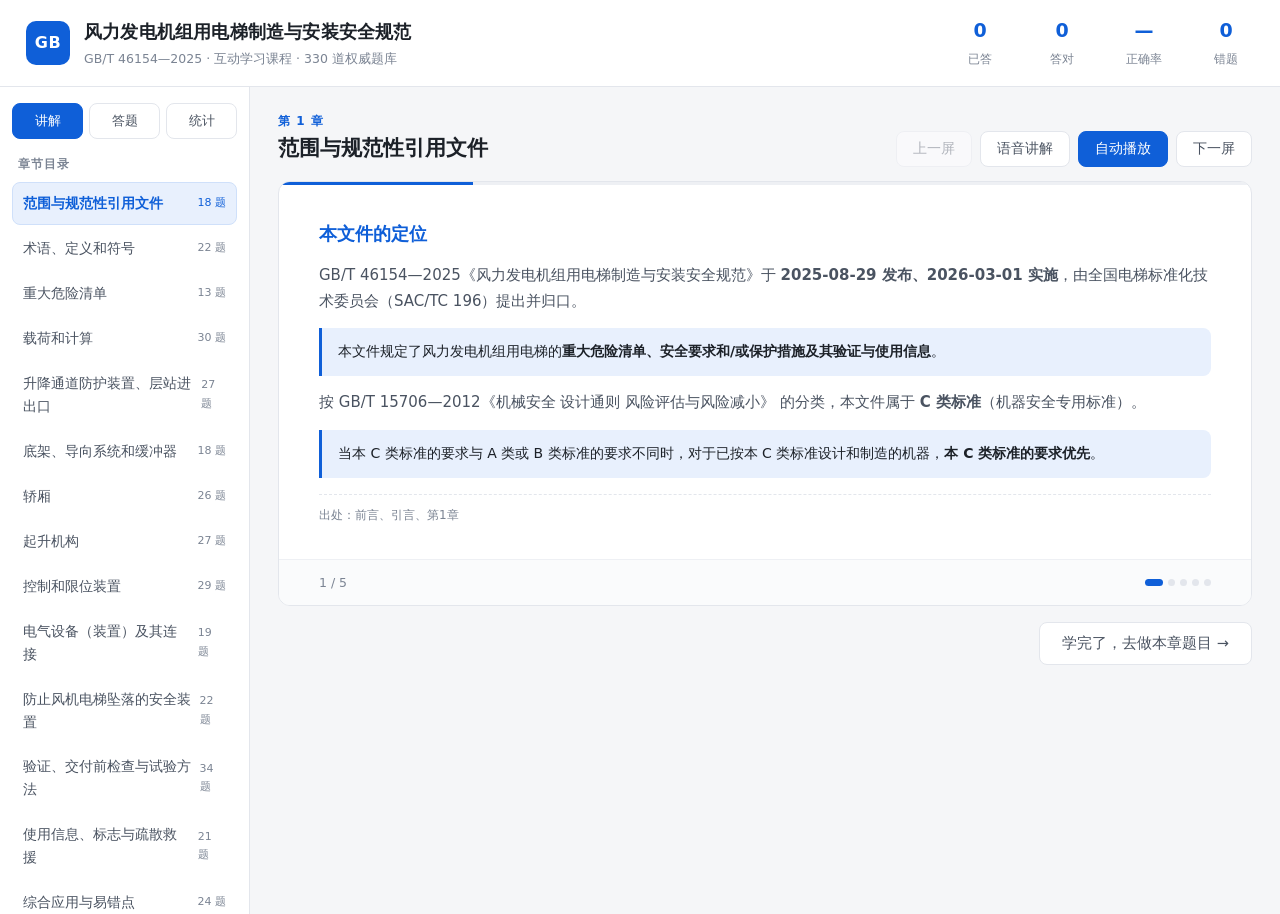
==== GB-T46154-2025课程-单文件版.html @ 7138cd8d "知识库更新：引用规范展开为具体内容，新增完整速查知识库 - 新增两屏'引用规范速查'：30 项规范性引用 + 正文引用规范，每个配具体内容（规定什么）与本文件中的用途 - 解析与讲解中 61 处'干巴" ====
<!DOCTYPE html>
<html lang="zh-CN" data-page-node-id="mQo1R8AySi9ulNGFFgEggQ">
<head data-page-node-id="TAb0LaGGeSWBuW7K2f3jig">
<meta charset="UTF-8" data-page-node-id="KatGmBRJy7zHox4V0ZiAu6">
<meta name="viewport" content="width=device-width, initial-scale=1.0, viewport-fit=cover" data-page-node-id="2ah8SXbojGjMOA6FTHvcJJ">
<meta name="theme-color" content="#1a56db">
<meta name="apple-mobile-web-app-capable" content="yes">
<meta name="mobile-web-app-capable" content="yes">
<meta name="apple-mobile-web-app-status-bar-style" content="default">
<meta name="apple-mobile-web-app-title" content="风机电梯规范">
<meta name="description" content="GB/T 46154—2025 风力发电机组用电梯制造与安装安全规范 · 330 道权威题库互动学习">
<link rel="manifest" href="manifest.json">
<link rel="apple-touch-icon" href="icon-192.png">
<title>GB/T 46154—2025 风力发电机组用电梯制造与安装安全规范 · 互动学习课程</title>
<style>
:root{
  --bg:#f5f6f8;
  --panel:#ffffff;
  --line:#e3e6ec;
  --line-soft:#eef0f4;
  --ink:#1c2128;
  --ink-2:#4a5361;
  --ink-3:#7b8493;
  --accent:#0f5fd8;
  --accent-soft:#e8f0fd;
  --ok:#128a52;
  --ok-soft:#e6f6ee;
  --bad:#d0342c;
  --bad-soft:#fdeceb;
  --warn:#b7791f;
  --warn-soft:#fdf5e6;
  --radius:12px;
}
*{box-sizing:border-box;margin:0;padding:0}
body{
  font-family:"Microsoft YaHei","PingFang SC","Segoe UI",system-ui,sans-serif;
  background:var(--bg);color:var(--ink);line-height:1.7;font-size:15px;
}
button{font-family:inherit;cursor:pointer}
.hidden{display:none !important}

/* ---------- 顶栏 ---------- */
.topbar{
  background:var(--panel);border-bottom:1px solid var(--line);
  padding:14px 26px;display:flex;justify-content:space-between;align-items:center;
  position:sticky;top:0;z-index:20;
}
.brand{display:flex;align-items:center;gap:14px}
.logo{
  width:44px;height:44px;border-radius:10px;background:var(--accent);color:#fff;
  display:flex;align-items:center;justify-content:center;font-weight:700;font-size:16px;letter-spacing:.5px;
}
.brand-text h1{font-size:18px;font-weight:700;letter-spacing:.2px}
.brand-text p{font-size:12.5px;color:var(--ink-3)}
.topstats{display:flex;gap:26px}
.stat{text-align:center;min-width:56px}
.stat-num{display:block;font-size:19px;font-weight:700;color:var(--accent)}
.stat-lbl{font-size:11.5px;color:var(--ink-3)}

/* ---------- 布局 ---------- */
.layout{display:flex;min-height:calc(100vh - 73px)}
.sidebar{
  width:250px;background:var(--panel);border-right:1px solid var(--line);
  padding:16px 12px;position:sticky;top:73px;height:calc(100vh - 73px);overflow-y:auto;flex-shrink:0;
}
.modes{display:flex;gap:6px;margin-bottom:16px}
.mode-btn{
  flex:1;padding:8px 0;border:1px solid var(--line);background:#fff;border-radius:8px;
  font-size:13px;color:var(--ink-2);transition:.15s;
}
.mode-btn:hover{border-color:var(--accent);color:var(--accent)}
.mode-btn.active{background:var(--accent);color:#fff;border-color:var(--accent)}
.chap-title{font-size:11.5px;color:var(--ink-3);letter-spacing:1px;margin:6px 6px 8px;font-weight:600}
.chap-nav{display:flex;flex-direction:column;gap:2px}
.chap-item{
  padding:9px 10px;border-radius:8px;font-size:13.5px;color:var(--ink-2);cursor:pointer;
  display:flex;justify-content:space-between;align-items:center;gap:8px;border:1px solid transparent;
}
.chap-item:hover{background:var(--line-soft)}
.chap-item.active{background:var(--accent-soft);color:var(--accent);border-color:#cfe0fa;font-weight:600}
.chap-item .cnum{font-size:11px;color:var(--ink-3);font-weight:400}
.chap-item.active .cnum{color:var(--accent)}
.side-foot{margin-top:18px;padding-top:14px;border-top:1px solid var(--line-soft)}
.mini-btn{
  width:100%;padding:8px;border:1px solid var(--line);background:#fff;border-radius:8px;
  font-size:12.5px;color:var(--ink-2);
}
.mini-btn:hover{border-color:var(--bad);color:var(--bad)}
.tip{font-size:11px;color:var(--ink-3);margin-top:8px;line-height:1.5}

.content{flex:1;padding:24px 28px 60px;min-width:0}

/* ---------- 讲解播放器 ---------- */
.lec-head{display:flex;justify-content:space-between;align-items:flex-end;margin-bottom:14px;gap:16px;flex-wrap:wrap}
.lec-chap{font-size:12px;color:var(--accent);font-weight:600;letter-spacing:1px}
.lec-head h2{font-size:21px;font-weight:700}
.lec-ctrl{display:flex;gap:8px}
.ctrl-btn{
  padding:8px 16px;border:1px solid var(--line);background:#fff;border-radius:8px;
  font-size:13.5px;color:var(--ink-2);transition:.15s;
}
.ctrl-btn:hover{border-color:var(--accent);color:var(--accent)}
.ctrl-btn.primary{background:var(--accent);color:#fff;border-color:var(--accent)}
.ctrl-btn.primary:hover{background:#0d4fb5;color:#fff}
.ctrl-btn.ghost{background:transparent}
.ctrl-btn.big{padding:11px 22px;font-size:14.5px}
.ctrl-btn:disabled{opacity:.4;cursor:not-allowed}
.player{background:var(--panel);border:1px solid var(--line);border-radius:var(--radius);overflow:hidden}
.progress{height:3px;background:var(--line-soft)}
.progress-bar{height:100%;background:var(--accent);width:0;transition:width .35s ease}
.slide{padding:34px 40px;min-height:330px}
.slide h3{font-size:18px;margin-bottom:14px;color:var(--accent);font-weight:700}
.slide p{font-size:15px;color:var(--ink-2);margin-bottom:12px}
.slide ul,.slide ol{margin:0 0 12px 22px;color:var(--ink-2)}
.slide li{margin-bottom:7px;font-size:14.5px}
.slide .kv{
  background:var(--accent-soft);border-left:3px solid var(--accent);padding:12px 16px;
  border-radius:0 8px 8px 0;margin:14px 0;font-size:14px;color:var(--ink);
}
.slide .nums{display:flex;flex-wrap:wrap;gap:10px;margin:14px 0}
.slide .num{
  background:#fff;border:1px solid var(--line);border-radius:8px;padding:10px 14px;min-width:118px;
}
.slide .num b{display:block;font-size:17px;color:var(--accent)}
.slide .num span{font-size:12px;color:var(--ink-3)}
.slide table{width:100%;border-collapse:collapse;font-size:13.5px;margin:12px 0}
.slide th,.slide td{border:1px solid var(--line);padding:7px 10px;text-align:left}
.slide th{background:var(--line-soft);font-weight:600}
.slide .src{margin-top:16px;font-size:12px;color:var(--ink-3);border-top:1px dashed var(--line);padding-top:10px}

/* 宽表格：横向滚动容器 + 滑动提示 + 右侧渐隐 */
.tbl-wrap{position:relative}
.tbl-tip{
  font-size:11.5px;line-height:1.5;color:var(--warn);background:var(--warn-soft);
  border-radius:6px;padding:5px 10px;margin:6px 0 4px;text-align:center;
}
.tbl-wrap.scrollable::after{
  content:'';position:absolute;top:0;right:0;bottom:0;width:26px;
  background:linear-gradient(to right,rgba(255,255,255,0),rgba(255,255,255,.92));
  pointer-events:none;opacity:0;transition:opacity .2s;
}
.tbl-wrap.scrollable:not(.at-end)::after{opacity:1}
/* 已向左滑动时，左侧显示渐隐，提示还能往回滑 */
.tbl-wrap.scrollable::before{
  content:'';position:absolute;top:0;left:0;bottom:0;width:26px;
  background:linear-gradient(to left,rgba(255,255,255,0),rgba(255,255,255,.92));
  pointer-events:none;opacity:0;transition:opacity .2s;z-index:1;
}
.tbl-wrap.scrollable:not(.at-start)::before{opacity:1}
.slide-nav{
  display:flex;justify-content:space-between;align-items:center;
  padding:12px 40px;border-top:1px solid var(--line-soft);background:#fafbfc;
}
.slide-nav span{font-size:12.5px;color:var(--ink-3)}
.dots{display:flex;gap:5px}
.dot{width:7px;height:7px;border-radius:50%;background:var(--line);cursor:pointer}
.dot.on{background:var(--accent);width:18px;border-radius:4px}
.lec-after{margin-top:16px;text-align:right}

/* ---------- 答题 ---------- */
.quiz-bar{
  display:flex;gap:10px;align-items:center;flex-wrap:wrap;margin-bottom:16px;
  background:var(--panel);border:1px solid var(--line);border-radius:10px;padding:11px 14px;
}
.quiz-bar select{
  padding:7px 10px;border:1px solid var(--line);border-radius:7px;background:#fff;
  font-size:13.5px;color:var(--ink);font-family:inherit;
}
.shuffle{font-size:13px;color:var(--ink-2);display:flex;align-items:center;gap:5px;cursor:pointer}
.quiz-range{margin-left:auto;font-size:12.5px;color:var(--ink-3)}
.qcard{background:var(--panel);border:1px solid var(--line);border-radius:var(--radius);padding:24px 28px}
.qmeta{display:flex;gap:8px;flex-wrap:wrap;margin-bottom:14px}
.tag{
  font-size:11.5px;padding:3px 9px;border-radius:20px;background:var(--line-soft);color:var(--ink-2);
}
.tag.type{background:var(--accent-soft);color:var(--accent)}
.tag.src{background:var(--warn-soft);color:var(--warn)}
.qtext{font-size:17px;font-weight:600;line-height:1.7;margin-bottom:18px}
.options{display:flex;flex-direction:column;gap:9px}
.opt{
  display:flex;gap:12px;align-items:flex-start;padding:13px 16px;border:1px solid var(--line);
  border-radius:10px;background:#fff;cursor:pointer;transition:.15s;font-size:14.5px;color:var(--ink);
}
.opt:hover{border-color:var(--accent);background:#fafcff}
.opt .letter{
  width:24px;height:24px;border-radius:50%;border:1px solid var(--line);flex-shrink:0;
  display:flex;align-items:center;justify-content:center;font-size:12.5px;color:var(--ink-3);margin-top:1px;
}
.opt.sel{border-color:var(--accent);background:var(--accent-soft)}
.opt.sel .letter{background:var(--accent);color:#fff;border-color:var(--accent)}
.opt.right{border-color:var(--ok);background:var(--ok-soft)}
.opt.right .letter{background:var(--ok);color:#fff;border-color:var(--ok)}
.opt.wrong{border-color:var(--bad);background:var(--bad-soft)}
.opt.wrong .letter{background:var(--bad);color:#fff;border-color:var(--bad)}
.opt.locked{cursor:default}
.opt-multi .letter{border-radius:6px}

.feedback{margin-top:18px;border-radius:10px;overflow:hidden;border:1px solid var(--line)}
.fb-head{padding:11px 18px;font-weight:700;font-size:15px}
.fb-head.ok{background:var(--ok-soft);color:var(--ok)}
.fb-head.bad{background:var(--bad-soft);color:var(--bad)}
.fb-body{padding:16px 18px;display:flex;flex-direction:column;gap:14px}
.fb-label{font-size:11.5px;color:var(--ink-3);letter-spacing:1px;margin-bottom:5px;font-weight:600}
.fb-answer{font-size:14.5px;font-weight:600;color:var(--ok)}
.fb-explain{font-size:14.5px;color:var(--ink-2);line-height:1.8}
.fb-source{font-size:13.5px;color:var(--warn);background:var(--warn-soft);padding:9px 12px;border-radius:7px}
.qactions{display:flex;gap:10px;margin-top:20px;justify-content:flex-end}
.jump{margin-top:22px}
.jump-label{font-size:12px;color:var(--ink-3);margin-bottom:9px}
.jump-grid{display:flex;flex-wrap:wrap;gap:6px}
.jump-btn{
  width:38px;height:34px;border:1px solid var(--line);background:#fff;border-radius:7px;
  font-size:12.5px;color:var(--ink-2);
}
.jump-btn:hover{border-color:var(--accent);color:var(--accent)}
.jump-btn.done{background:var(--line-soft)}
.jump-btn.right{background:var(--ok-soft);border-color:#bfe5d2;color:var(--ok)}
.jump-btn.wrong{background:var(--bad-soft);border-color:#f5c6c3;color:var(--bad)}
.jump-btn.cur{border-color:var(--accent);border-width:2px;color:var(--accent);font-weight:700}

/* ---------- 统计 ---------- */
.sec-title{font-size:16px;font-weight:700;margin:8px 0 14px}
.stat-cards{display:flex;gap:12px;flex-wrap:wrap;margin-bottom:26px}
.scard{background:var(--panel);border:1px solid var(--line);border-radius:10px;padding:16px 22px;min-width:130px}
.scard b{display:block;font-size:24px;color:var(--accent)}
.scard span{font-size:12.5px;color:var(--ink-3)}
.chap-stats{display:flex;flex-direction:column;gap:9px;margin-bottom:26px}
.cs-row{display:flex;align-items:center;gap:12px;font-size:13.5px}
.cs-name{width:210px;flex-shrink:0;color:var(--ink-2)}
.cs-bar{flex:1;height:9px;background:var(--line-soft);border-radius:5px;overflow:hidden}
.cs-bar i{display:block;height:100%;background:var(--accent)}
.cs-val{width:80px;text-align:right;color:var(--ink-3);font-size:12.5px}
.wrong-list{display:flex;flex-direction:column;gap:8px}
.wrong-item{
  background:var(--panel);border:1px solid var(--line);border-radius:9px;padding:12px 16px;
  font-size:13.5px;color:var(--ink-2);cursor:pointer;
}
.wrong-item:hover{border-color:var(--accent)}
.wrong-item b{color:var(--ink);font-weight:600}
.empty{color:var(--ink-3);font-size:13.5px;padding:20px 0}

/* ===== 移动端导航 ===== */
.mnav{display:none;position:sticky;top:0;z-index:60;background:var(--panel);
  border-bottom:1px solid var(--line);padding:8px 12px;gap:8px;flex-direction:column}
.mnav-row{display:flex;gap:8px}
.mnav-btn{
  flex:1;min-height:44px;border:1px solid var(--line);background:var(--panel-2,var(--panel));
  color:var(--ink-2);border-radius:9px;font-size:14px;font-weight:600;cursor:pointer;
  -webkit-tap-highlight-color:transparent;
}
.mnav-btn.active{background:var(--accent);border-color:var(--accent);color:#fff}
.mnav-btn.ghost{flex:0 0 auto;padding:0 16px;font-weight:500}
.mnav-sel{flex:1;min-height:44px;border:1px solid var(--line);border-radius:9px;
  background:var(--panel);color:var(--ink);font-size:14px;padding:0 12px;
  appearance:none;-webkit-appearance:none}

/* ===== 弹窗 ===== */
.modal{position:fixed;inset:0;z-index:200;display:flex;align-items:center;justify-content:center;padding:20px}
.modal-mask{position:absolute;inset:0;background:rgba(15,23,42,.45)}
.modal-box{
  position:relative;background:var(--panel);border-radius:14px;width:100%;max-width:460px;
  box-shadow:0 20px 50px rgba(15,23,42,.22);overflow:hidden;
}
.modal-head{display:flex;align-items:center;justify-content:space-between;
  padding:16px 20px;border-bottom:1px solid var(--line)}
.modal-head h3{font-size:16px;color:var(--ink);margin:0}
.modal-x{border:0;background:transparent;font-size:26px;line-height:1;color:var(--ink-3);
  cursor:pointer;padding:0 4px}
.modal-body{padding:18px 20px 22px}
.modal-tip{font-size:13.5px;line-height:1.75;color:var(--ink-2);margin:0 0 16px}
.modal-tip b{color:var(--ink)}
.modal-acts{display:flex;flex-direction:column;gap:10px}
.modal-acts .ctrl-btn{width:100%;min-height:44px}
.modal-status{margin-top:14px;font-size:13.5px;color:var(--ink-2);min-height:20px}
.modal-status.ok{color:#15803d}
.modal-status.err{color:#b91c1c}
.modal-sum{margin-top:8px;font-size:12.5px;color:var(--ink-3);line-height:1.7}

/* ===== 装到桌面提示 ===== */
.install-tip{
  position:fixed;left:12px;right:12px;bottom:12px;z-index:150;
  background:var(--panel);border:1px solid var(--line);border-radius:12px;
  padding:12px 14px;display:flex;align-items:center;gap:12px;
  box-shadow:0 10px 30px rgba(15,23,42,.16);
}
.it-text{flex:1;display:flex;flex-direction:column;gap:2px;min-width:0}
.it-text b{font-size:14px;color:var(--ink)}
.it-text span{font-size:12px;color:var(--ink-3)}
.it-btns{display:flex;gap:8px;flex:0 0 auto}
.it-btn{min-height:38px;padding:0 16px;border-radius:9px;border:1px solid var(--accent);
  background:var(--accent);color:#fff;font-size:13.5px;font-weight:600;cursor:pointer}
.it-btn.ghost{background:transparent;color:var(--ink-3);border-color:var(--line)}

@media(max-width:1000px){
  .sidebar{display:none}
  .content{padding:18px}
  .slide{padding:24px}
  .slide-nav{padding:12px 24px}
  .mnav{display:flex}
  /* 顶栏改非粘性：避免与 mnav 争抢 top:0 造成互相覆盖 */
  .topbar{position:static;padding:12px 14px;flex-wrap:wrap;gap:0}
  .topstats{gap:10px}
  .stat-num{font-size:17px}
}

@media(max-width:640px){
  /* ---- 顶栏重排：品牌独占一行，统计独占一行 ---- */
  .topbar{padding:10px 12px}
  .brand{flex:1 1 100%;gap:10px;min-width:0;align-items:flex-start}
  .brand .logo{width:38px;height:38px;font-size:13px;border-radius:9px;flex-shrink:0}
  .brand-text{min-width:0;flex:1}
  .brand-text h1{
    font-size:13.5px;line-height:1.45;font-weight:700;
    /* 最多两行，超出省略，防止长标题把顶栏撑高 */
    display:-webkit-box;-webkit-line-clamp:2;-webkit-box-orient:vertical;
    overflow:hidden;word-break:break-word;
  }
  .brand-text p{
    font-size:11px;line-height:1.5;margin-top:2px;
    display:-webkit-box;-webkit-line-clamp:1;-webkit-box-orient:vertical;overflow:hidden;
  }
  .topstats{
    flex:1 1 100%;width:100%;gap:0;justify-content:space-around;
    margin-top:9px;padding-top:9px;border-top:1px solid var(--line-soft);
  }
  .stat{min-width:0;flex:1}
  .stat-num{font-size:16px}
  .stat-lbl{font-size:10.5px}

  /* ---- 移动端导航：修复 select 撑宽导致的横向溢出 ---- */
  .mnav{padding:8px 12px}
  .mnav-row{min-width:0}
  .mnav-btn{min-width:0;padding:0 8px;font-size:13.5px;overflow:hidden;text-overflow:ellipsis;white-space:nowrap}
  .mnav-btn.ghost{flex:0 0 auto;padding:0 12px;font-size:13px}
  /* 关键：select 在 flex 中必须 min-width:0 才能收缩，否则被最长 option 撑宽 */
  .mnav-sel{min-width:0;width:100%;font-size:13.5px;padding:0 10px;
    text-overflow:ellipsis;white-space:nowrap;overflow:hidden}

  .content{padding:12px;padding-bottom:96px}  /* 预留底部悬浮提示的空间 */
  .qcard{padding:16px}
  .qtext{font-size:16px;line-height:1.65}
  /* 选项加大触控区，避免误点 */
  .opt{min-height:48px;padding:12px 14px;font-size:15px}
  .slide{padding:16px}
  .slide h3{font-size:16px}
  .slide p,.slide li{font-size:14px}
  .slide .num{min-width:104px;padding:9px 12px}
  /* 宽表格改为可横向滑动查看，避免被 .player 的 overflow:hidden 裁掉 */
  .slide table{display:block;width:100%;overflow-x:auto;-webkit-overflow-scrolling:touch;font-size:12.5px}
  .slide th,.slide td{white-space:nowrap;padding:6px 9px}
  .slide .nums{gap:8px}
  .slide-nav{padding:10px 16px;flex-wrap:wrap;gap:8px}
  .qactions{flex-wrap:wrap;gap:8px}
  .qactions .ctrl-btn{flex:1;min-width:88px;min-height:46px}
  .quiz-bar{flex-wrap:wrap;padding:10px 12px;gap:8px}
  /* 16px 可避免 iOS 聚焦时自动放大页面 */
  .quiz-bar select{flex:1 1 45%;min-height:44px;font-size:16px;min-width:0}
  .shuffle{min-height:42px;display:flex;align-items:center}
  .jump-grid{gap:5px}
  .jump-btn{min-height:36px;font-size:12px;width:auto;min-width:38px;flex:0 0 auto}
  .lec-ctrl{flex-wrap:wrap;gap:6px}
  .lec-ctrl .ctrl-btn{flex:1;min-width:72px;min-height:44px;padding:9px 8px;font-size:13.5px}
  .modal{padding:14px;align-items:flex-start;padding-top:max(14px,6vh)}
  .modal-box{max-width:100%;max-height:86vh;display:flex;flex-direction:column}
  .modal-body{overflow-y:auto}
  .install-tip{flex-wrap:wrap}
  .fb-body{padding:14px}
  .fb-explain,.fb-answer{font-size:14px}
}

/* 安全区适配（iPhone 刘海 / 底部横条） */
@supports(padding-bottom:env(safe-area-inset-bottom)){
  .install-tip{bottom:calc(12px + env(safe-area-inset-bottom))}
  .mnav{padding-top:calc(8px + env(safe-area-inset-top))}
  @media(max-width:640px){
    .content{padding-bottom:calc(96px + env(safe-area-inset-bottom))}
  }
}

</style>
</head>
<body data-page-node-id="bDvq0lUARfJh0JZDNRk1cO">

<header class="topbar" data-page-node-id="ENsotrkGFCC69eRLceDYLo">
  <div class="brand" data-page-node-id="F3RCfbejKLFStZMfDvzIV9">
    <div class="logo" data-page-node-id="Fa6Ur6jxRM1ITuPgTZjjvu">GB</div>
    <div class="brand-text" data-page-node-id="qbOHX3YFs0WF0oyif7Ytv5">
      <h1 data-page-node-id="lHQTfkMbKHDOEEPYbKH5HC">风力发电机组用电梯制造与安装安全规范</h1>
      <p data-page-node-id="QAYQ2LKgcLcDNoEkHhytTW">GB/T 46154—2025 · 互动学习课程 · <span id="totalCount" data-page-node-id="YDGB1LUocgZShixCfhn77v">0</span> 道权威题库</p>
    </div>
  </div>
  <div class="topstats" data-page-node-id="HanIlumFnC3PDmNcccvTwm">
    <div class="stat" data-page-node-id="vlYKHBChnb1N0w8EAv7WrQ"><span class="stat-num" id="sDone" data-page-node-id="okST6Ym4B7ENDdySFHZk0G">0</span><span class="stat-lbl" data-page-node-id="o135BIHWbyCbIjhHr15XWH">已答</span></div>
    <div class="stat" data-page-node-id="ZpSRfxOeqrzZhnJJnXH9rW"><span class="stat-num" id="sRight" data-page-node-id="b23f5TgX7yImwHEo6GCNC2">0</span><span class="stat-lbl" data-page-node-id="UREu22Cq1mQcYHEKtdu7bu">答对</span></div>
    <div class="stat" data-page-node-id="Egxel3fMb6BVSd8cDANgGv"><span class="stat-num" id="sRate" data-page-node-id="GE1GKDdcze1HkF9i5VsreC">—</span><span class="stat-lbl" data-page-node-id="loonbfXeChBpJuQfI5LwWX">正确率</span></div>
    <div class="stat" data-page-node-id="C4SbjACXFmUE1oqKoHxL4K"><span class="stat-num" id="sWrong" data-page-node-id="iIvsfjFWjmRxh4IbpuWFAy">0</span><span class="stat-lbl" data-page-node-id="6GehsE3yKFvt5SqZMk9FBH">错题</span></div>
  </div>
</header>

<!-- 移动端导航（窄屏显示，宽屏隐藏） -->
<div class="mnav" id="mNav">
  <div class="mnav-row">
    <button class="mnav-btn active" data-view="lecture">讲解</button>
    <button class="mnav-btn" data-view="quiz">答题</button>
    <button class="mnav-btn" data-view="stats">统计</button>
  </div>
  <div class="mnav-row">
    <select id="mChapter" class="mnav-sel"></select>
    <button class="mnav-btn ghost" id="mSync">进度同步</button>
  </div>
</div>

<div class="layout" data-page-node-id="Sv2j0swqd5zIzjAduNBVDY">
  <aside class="sidebar" data-page-node-id="uVwNJRDygAOXmF6Xfdtngm">
    <div class="modes" data-page-node-id="w2Y9AiSaQCDQcofcfK2WYH">
      <button class="mode-btn active" data-view="lecture" data-page-node-id="vT5eYsqDYYDouJ5YwDCKdF">讲解</button>
      <button class="mode-btn" data-view="quiz" data-page-node-id="hnIJFOmjjZzQ1Qm4WbHAPd">答题</button>
      <button class="mode-btn" data-view="stats" data-page-node-id="UrGAMDkPQZjWsrbLzvoBL4">统计</button>
    </div>
    <div class="chap-title" data-page-node-id="GrRc2D6kDjhtg6lw3TodhF">章节目录</div>
    <nav id="chapNav" class="chap-nav" data-page-node-id="cpU0LS0S8AxdF51bFvHPR4"></nav>
    <div class="side-foot" data-page-node-id="ei0qGwlNNXCzkBx2gliHzd">
      <button class="mini-btn" id="btnSync2">导出 / 导入进度</button>
      <button class="mini-btn" id="btnReset" data-page-node-id="CZZAXiOBi6pZQSFAmewwzA">清空学习记录</button>
      <div class="tip" data-page-node-id="51Sps3rceQvSy15WLoJRsa">记录保存在本机浏览器。换设备学习请先导出，再到新设备导入。</div>
    </div>
  </aside>

  <main class="content" data-page-node-id="aKIpwlhSejuqzuSuEpGrBW">

    <!-- ============ 讲解视图 ============ -->
    <section id="view-lecture" class="view" data-page-node-id="Mae5m9otMqvOOHkzhDpHe4">
      <div class="lec-head" data-page-node-id="LHE7e2dqEiTTJgpyM7R7zJ">
        <div data-page-node-id="eFRy4YWi2zKUn1whvtzL82">
          <div class="lec-chap" id="lecChap" data-page-node-id="Cq4thN256K4niNoRUhq0yk">第 1 章</div>
          <h2 id="lecTitle" data-page-node-id="tSXZsuTAmvvdth12vtfCpe">章节标题</h2>
        </div>
        <div class="lec-ctrl" data-page-node-id="DpUjemfMNPS14A1Zc9PBfQ">
          <button class="ctrl-btn" id="lecPrev" data-page-node-id="SzHLOckD8C7vkHrSBqelpB">上一屏</button>
          <button class="ctrl-btn" id="lecSpeak" data-page-node-id="h2H5QoPuCCcC7g9TdJGAMk">语音讲解</button>
          <button class="ctrl-btn primary" id="lecPlay" data-page-node-id="ZCjxjSyqyJALun6BObv6eh">自动播放</button>
          <button class="ctrl-btn" id="lecNext" data-page-node-id="ViMT2QNFbIYe3s0f5WvqSX">下一屏</button>
        </div>
      </div>
      <div class="player" data-page-node-id="eAmXgYA673dPtRAU0bv7wT">
        <div class="progress" data-page-node-id="kR1k0UMqQgdIHDClOtSSEA"><div class="progress-bar" id="lecBar" data-page-node-id="6W1Ve0VpgcN0T1JktqBcTT"></div></div>
        <div class="slide" id="lecSlide" data-page-node-id="fMmHFeD3I3qPaxwUEhGHE5"></div>
        <div class="slide-nav" data-page-node-id="KMcGeVo9XudXyhRIEcU5sR">
          <span id="lecIdx" data-page-node-id="2mHRyAT146RHR9eCPovE9x">1 / 1</span>
          <div class="dots" id="lecDots" data-page-node-id="FelqBzy2fEgyCazLosVswq"></div>
        </div>
      </div>
      <div class="lec-after" data-page-node-id="rP0w9ZS23QL5yR378ARx3J">
        <button class="ctrl-btn big" id="lecToQuiz" data-page-node-id="3P2kePxYjNeZz0L6LhX7Cb">学完了，去做本章题目 →</button>
      </div>
    </section>

    <!-- ============ 答题视图 ============ -->
    <section id="view-quiz" class="view hidden" data-page-node-id="YWkDdlfkJzC7oqPUUs4h4L">
      <div class="quiz-bar" data-page-node-id="6GAJ4fJn5tKS7ZOycfuXXD">
        <select id="fChapter" data-page-node-id="JcrFV73GHuuIwAZSPjXGqD"><option value="all" data-page-node-id="ELTL90QmmceUHCQX146rY2">全部章节</option></select>
        <select id="fType" data-page-node-id="Fw1lUMXhvLc4qAACnrS22r">
          <option value="all" data-page-node-id="pHprqyAlfOuCSeCfe8lq5R">全部题型</option>
          <option value="single" data-page-node-id="efp17B4DNOljGWQjsWp20K">单选题</option>
          <option value="multi" data-page-node-id="gtA5ZKbz67X8ddJNDamNZG">多选题</option>
          <option value="judge" data-page-node-id="xKMOsQCX1nUWOz7MTRIoBP">判断题</option>
        </select>
        <select id="fScope" data-page-node-id="BGFaMcwwT85bY6xm2mC3aT">
          <option value="all" data-page-node-id="r1kr6gvfibUooZlHR6ES8z">全部题目</option>
          <option value="undo" data-page-node-id="Cj5XWCji1nzlaEJ5ZF3NXd">未作答</option>
          <option value="wrong" data-page-node-id="BiSWDRisINUEBrQqz2W8g7">我的错题</option>
          <option value="right" data-page-node-id="eCbz4RunCOREA13HlOUvIH">已答对</option>
        </select>
        <label class="shuffle" data-page-node-id="hmJA6uB59RUrqrJMlF9yIn"><input type="checkbox" id="fShuffle" data-page-node-id="5xjSleJqELisnIPP8gFy0x"> 随机打乱</label>
        <span class="quiz-range" id="quizRange" data-page-node-id="PDBH4WGvHPVPGNsIWHaUD6">—</span>
      </div>

      <div class="qcard" data-page-node-id="D6btKsFw3mbjj0mCSR3Nud">
        <div class="qmeta" data-page-node-id="x0KTBa4XRpbYNcAQt9TH5X">
          <span class="tag" id="qChapter" data-page-node-id="obEn0B6kGghfHHZ0Uf6l3F">章节</span>
          <span class="tag type" id="qType" data-page-node-id="NiTaL6Wd9SF1yPSJK53Vth">题型</span>
          <span class="tag idx" id="qIdx" data-page-node-id="y3zvRtbFPkNRTTF26WtWji">1 / 1</span>
          <span class="tag src" id="qSourceTag" data-page-node-id="TLgc6nnEydl7LKcd3LQwkR">出处</span>
        </div>
        <h3 class="qtext" id="qText" data-page-node-id="w8ohyqw0R3y1nsEduNkKc9"></h3>
        <div class="options" id="qOptions" data-page-node-id="cRhA7MExXNrtepoVkJTgI9"></div>

        <div class="feedback hidden" id="qFeedback" data-page-node-id="nWHEf7kv3FDPKHGdE1V67P">
          <div class="fb-head" id="fbHead" data-page-node-id="Hm5x0hUoUDu0EPK9I5DXCP"></div>
          <div class="fb-body" data-page-node-id="YizRIyutvAGmvPpHBTCtlA">
            <div class="fb-block" data-page-node-id="OU1ySLrfInszAWxFsQD5mn">
              <div class="fb-label" data-page-node-id="wYHUBIa0HxLoGoWFN47Aqw">正确答案</div>
              <div class="fb-answer" id="fbAnswer" data-page-node-id="1QrMy0SnJrleqNk7eLBGVA"></div>
            </div>
            <div class="fb-block" data-page-node-id="cdrmSfe3EI8jECPZ8VDE3t">
              <div class="fb-label" data-page-node-id="SvbnVJS66a4EwZuHX0BBcK">为什么</div>
              <div class="fb-explain" id="fbExplain" data-page-node-id="GmVPR49EEXTEHZ4HtNab9p"></div>
            </div>
            <div class="fb-block" data-page-node-id="Cs47vVpkShfTdf4suoZa1V">
              <div class="fb-label" data-page-node-id="uDEdeYYUzSGmToefBR8Ypx">出处</div>
              <div class="fb-source" id="fbSource" data-page-node-id="uYe6JsRgU7FvCX8JljoNIT"></div>
            </div>
          </div>
        </div>

        <div class="qactions" data-page-node-id="NsuUkVtPrMmFwvH3t5DOHo">
          <button class="ctrl-btn" id="qPrev" data-page-node-id="UGqWaEA5WYkUSsBrICGz6W">上一题</button>
          <button class="ctrl-btn ghost" id="qMark" data-page-node-id="AIexMOCOpGh0UPXcVOxdhk">标记错题</button>
          <button class="ctrl-btn primary" id="qNext" data-page-node-id="rqzTzGZZLOBNOo6APK0ZST">下一题 →</button>
        </div>
      </div>

      <div class="jump" data-page-node-id="Di6K1Y4mSwGZ94afKLr4Zm">
        <div class="jump-label" data-page-node-id="5FcrlAXTpIkNZJ9FEN2j2A">快速跳题</div>
        <div class="jump-grid" id="jumpGrid" data-page-node-id="OqZ9eV5bS1XH0CwLQkYVaJ"></div>
      </div>
    </section>

    <!-- ============ 统计视图 ============ -->
    <section id="view-stats" class="view hidden" data-page-node-id="GYa8fN7luwQYHF5KLp4s4r">
      <h2 class="sec-title" data-page-node-id="kWdgmSGsVbArYwYUoKQYSC">学习统计</h2>
      <div class="stat-cards" id="statCards" data-page-node-id="XQUYrsCYJnwyGDPbWpHncK"></div>
      <h2 class="sec-title" data-page-node-id="afpPiP2RDzF0rMIqsDskck">各章掌握情况</h2>
      <div class="chap-stats" id="chapStats" data-page-node-id="CVwwt9AeAEYNsifHH8hbpq"></div>
      <h2 class="sec-title" data-page-node-id="ZonDIJp510YqFQIpKfqoWj">错题清单</h2>
      <div class="wrong-list" id="wrongList" data-page-node-id="krCQD9dm16kF6w1IRvkqdA"></div>
    </section>

  </main>
</div>

<!-- 进度同步弹窗 -->
<div class="modal hidden" id="syncModal">
  <div class="modal-mask" id="syncMask"></div>
  <div class="modal-box">
    <div class="modal-head">
      <h3>学习进度同步</h3>
      <button class="modal-x" id="syncClose">×</button>
    </div>
    <div class="modal-body">
      <p class="modal-tip">
        进度保存在<b>当前设备的浏览器</b>里，不会自动跨设备同步。换电脑或换手机时，
        在旧设备点「导出进度」存下文件，到新设备点「导入进度」选该文件即可无缝继续。
      </p>
      <div class="modal-acts">
        <button class="ctrl-btn primary" id="btnExport">导出进度（下载文件）</button>
        <button class="ctrl-btn" id="btnImport">导入进度（选择文件）</button>
        <input type="file" id="fileInput" accept=".json,application/json" hidden>
      </div>
      <div class="modal-status" id="syncStatus"></div>
      <div class="modal-sum" id="syncSum"></div>
    </div>
  </div>
</div>

<!-- 添加到主屏幕提示 -->
<div class="install-tip hidden" id="installTip">
  <div class="it-text">
    <b>装到手机桌面</b>
    <span id="installGuide">添加后断网也能学</span>
  </div>
  <div class="it-btns">
    <button class="it-btn" id="installDo">添加</button>
    <button class="it-btn ghost" id="installNo">不用</button>
  </div>
</div>

<script>
window.CH01 = {
  id: 1,
  title: '范围与规范性引用文件',
  slides: [
    { h: '本文件的定位', body: '<p>GB/T 46154—2025《风力发电机组用电梯制造与安装安全规范》于 <b>2025-08-29 发布、2026-03-01 实施</b>，由全国电梯标准化技术委员会（SAC/TC 196）提出并归口。</p><div class="kv">本文件规定了风力发电机组用电梯的<b>重大危险清单、安全要求和/或保护措施及其验证与使用信息</b>。</div><p>按 GB/T 15706—2012《机械安全 设计通则 风险评估与风险减小》 的分类，本文件属于 <b>C 类标准</b>（机器安全专用标准）。</p><div class="kv">当本 C 类标准的要求与 A 类或 B 类标准的要求不同时，对于已按本 C 类标准设计和制造的机器，<b>本 C 类标准的要求优先</b>。</div>', src: '前言、引言、第1章' },
    { h: '六条适用特征（必须同时满足）', body: '<p>本文件适用于永久性安装的、动力驱动的风机电梯，其必须同时具备下列特征：</p><div class="nums"><div class="num"><b>≤15°</b><span>与铅垂线倾斜角</span></div><div class="num"><b>≤0.70 m/s</b><span>运行速度</span></div><div class="num"><b>-25~55 ℃</b><span>工作环境温度</span></div><div class="num"><b>有导向</b><span>带导向装置</span></div></div><ul><li>用于运送人员和/或货物；</li><li>由<b>齿轮齿条式起升机构支撑</b>或<b>爬升式起升机构悬挂</b>。</li></ul><p>适用范围还包括：进行风力发电机组内部或外部作业、进入工作区域，<b>以及救援和疏散程序</b>。</p>', src: '第1章 范围' },
    { h: '明确不涉及的十类风险', body: '<p>本文件<b>未涉及</b>由下列情况引起的风险（考试高频）：</p><ul><li>噪声</li><li>用于风力发电机组的安装和拆卸</li><li>雷击（闪电）</li><li>潜在爆炸性环境</li><li>电磁兼容性（发射、抗扰度）</li><li>在轿厢外运送货物</li><li>使用内燃机</li><li>液压和气动起升机构</li><li>用于漂浮式风力发电机组</li><li>地震</li></ul><div class="kv">时间效力：本文件<b>不适用于在本文件发布日期前制造与安装</b>的风力发电机组用电梯。</div>', src: '第1章 范围' },
    { h: '引用规范速查（上）核心 14 项', body: '<p>引用文件通过规范性引用构成本文件必不可少的条款。注日期的仅该版本适用；不注日期的其最新版本适用。<b>下表为速查知识库：每个规范的"具体内容"即其规定什么。</b></p><table><tr><th>规范号</th><th>具体内容（规定什么）</th><th>在本文件中的用途</th></tr><tr><td>GB/T 7588.1—2020</td><td>《电梯制造与安装安全规范 第1部分：乘客电梯和载货电梯》：电梯领域基础安全标准，规定重大危险清单与各项安全要求（层门、轿厢、电气安全装置等）</td><td>引用最频繁：5.2.5.8 避险空间、5.3.9 门锁装置、5.4.9 通风、5.11.2 电气安全装置等</td></tr><tr><td>GB/T 7588.2—2020</td><td>《电梯制造与安装安全规范 第2部分：电梯部件的设计原则、计算和检验》：电梯部件设计计算与验证方法</td><td>5.5.3.4 导轨按 5.10.3 压弯验算</td></tr><tr><td>GB/T 15706—2012</td><td>《机械安全 设计通则 风险评估与风险减小》：A 类基础标准，机械安全设计总原则与风险评估方法</td><td>本文件 C 类定位依据；重大危险基于其附录 B；7.1 使用信息应符合其 6.4.5</td></tr><tr><td>GB/T 5226.1—2019</td><td>《机械电气安全 机械电气设备 第1部分：通用技术条件》：机械电气设备设计、制造、试验与文件的通用要求（5.3 电源切断装置、16.3 端子标记、18.1 电气试验）</td><td>5.9 电气设备总体引用；7.7.1 标记；6.3 h) 电气试验</td></tr><tr><td>GB/T 23821—2022</td><td>《机械安全 防止上下肢触及危险区的安全距离》：规定手臂、腿脚触及危险区的安全距离数值（表1~表4）</td><td>5.3.2.1 安全距离 Sr；门缝表4；5.6.3.2 开孔</td></tr><tr><td>GB/T 12265</td><td>《机械安全 防止人体部位挤压的最小间距》：防止人体各部位被挤压的最小间距</td><td>5.3.2.1 防挤压间距；5.7.3.1 运动部件防护</td></tr><tr><td>GB 30862—2014</td><td>《坠落防护 挂点装置》：挂点装置性能要求与试验判定（5.3/5.4）</td><td>5.6.1.8、5.6.4.2.2 轿厢/轿顶挂点；B.2.20 挂点试验</td></tr><tr><td>GB/T 19155—2017</td><td>《高处作业吊篮》：吊篮的制造与安全要求（8.1.6 制动、8.3.1 原动机、8.3.2/8.3.3 主制动器）</td><td>5.7.4.5 主制动器、5.7.4.6 电动机</td></tr><tr><td>GB/T 18831—2017</td><td>《机械安全 与防护装置相关的联锁装置 设计和选择原则》：联锁装置 1 型/2 型防护锁定装置设计与选择</td><td>5.8.7 联锁装置；5.9.6.4 电气安全装置开关安装</td></tr><tr><td>GB/T 19671</td><td>《机械安全 双手操纵装置 设计和选择原则》：Ⅰ/Ⅱ型双手操纵装置（迫使双手离开危险区）</td><td>5.8.9.3 轿顶控制装置（Ⅱ型）</td></tr><tr><td>GB/T 17888.3—2020</td><td>《机械安全 接近机械的固定设施 第3部分：楼梯、阶梯和护栏》：固定式楼梯、阶梯、护栏的尺寸与要求</td><td>5.3.3.4.5 开放式低高度防护；F.2.2 层门试验（8.1/8.2）</td></tr><tr><td>GB/T 17888.4—2020</td><td>《机械安全 接近机械的固定设施 第4部分：固定式直梯》：固定式直梯（爬梯）的尺寸、强度与安全要求</td><td>5.5.2.4 爬梯导向；5.5.3.6 齿条架兼作爬梯</td></tr><tr><td>GB/T 16754</td><td>《机械安全 急停功能 设计原则》：急停装置的功能与设计要求（0 类停机）</td><td>5.8.6 急停装置</td></tr><tr><td>GB/T 16855.1</td><td>《机械安全 控制系统安全相关部件 第1部分：设计通则》：安全相关控制系统（SRP/CS）设计与性能等级（PL）</td><td>表7 安全功能 PL 等级的背景依据</td></tr></table>', src: '第2章 规范性引用文件' },
    { h: '引用规范速查（下）其余引用', body: '<table><tr><th>规范号</th><th>具体内容（规定什么）</th><th>在本文件中的用途</th></tr><tr><td>GB/T 4208</td><td>《外壳防护等级（IP代码）》：外壳防固体异物与防水的 IP 分级</td><td>5.9.3 防护等级（IP53/IP44）；5.8.7.1.3.5 门锁 IP44</td></tr><tr><td>GB/T 14048.4</td><td>《低压开关设备和控制设备 第4-1部分：接触器和电动机起动器》：接触器使用类别（AC-3/DC-3）</td><td>5.9.5.1 主接触器使用类别</td></tr><tr><td>GB/T 14048.5—2017</td><td>《低压开关设备和控制设备 第5-1部分：控制电路电器和开关元件》：控制电路电器使用类别（AC-15/DC-13）与安全触点（附录K）</td><td>5.9.5.2 继电器；5.9.7.2/.3 安全触点</td></tr><tr><td>GB/T 3480.1/.2/.3/.5</td><td>《直齿轮和斜齿轮承载能力计算》系列：齿轮承载能力计算基本原理、齿面接触强度（点蚀）、轮齿弯曲强度及材料强度质量</td><td>5.7.5.2.1 齿轮弯曲/接触强度计算</td></tr><tr><td>GB/T 10125</td><td>《人造气氛腐蚀试验 盐雾试验》：中性盐雾（NSS）等加速腐蚀试验方法</td><td>E.2.3.2.2 超速安全装置盐雾试验 72 h</td></tr><tr><td>GB/T 41108.3</td><td>《机械安全 联锁装置的安全要求 第3部分：截留钥匙联锁装置及系统》：截留钥匙联锁装置的安全要求</td><td>表8 截留钥匙联锁装置</td></tr><tr><td>GB 6095</td><td>《坠落防护 安全带》：安全带的技术要求</td><td>5.3.3.4.4 翻越时连接安全带；7.2 安全带使用说明</td></tr><tr><td>GB/T 8706</td><td>《钢丝绳 术语、标记和分类》：钢丝绳术语、标记体系</td><td>钢丝绳相关条款的术语背景</td></tr><tr><td>GB/T 8918</td><td>《重要用途钢丝绳》：重要承载用途钢丝绳的技术要求</td><td>5.7.4 钢丝绳选用</td></tr><tr><td>GB/T 20118</td><td>《钢丝绳通用技术条件》：钢丝绳通用技术要求</td><td>钢丝绳选用与验收</td></tr><tr><td>GB/T 5972</td><td>《起重机 钢丝绳 保养、维护、检验和报废》：钢丝绳的保养、检查与报废判据</td><td>7.4 维护信息</td></tr><tr><td>GB/T 5974.1</td><td>《钢丝绳用普通套环》：钢丝绳端部套环的尺寸与技术条件</td><td>绳端固定（套环）</td></tr><tr><td>GB/T 6946</td><td>《钢丝绳铝合金压制接头》：铝合金压制接头技术要求</td><td>绳端固定（压制接头）</td></tr><tr><td>GB/T 30589</td><td>《钢丝绳绳端 套管压制索具》：套管压制索具技术要求</td><td>绳端固定（压制索具）</td></tr><tr><td>GB/T 3811—2008</td><td>《起重机设计规范》：起重机设计（含风载荷计算）</td><td>5.2.1.6 非工作状态风压（表18/19）</td></tr><tr><td>GB/T 13752—2017</td><td>《塔式起重机设计规范》：塔式起重机设计（含风载荷）</td><td>5.2.1.6 非工作状态风压备选（表20/21）</td></tr><tr><td>GB 50176</td><td>《民用建筑热工设计规范》：建筑热工气候区划</td><td>5.2.1.7 寒冷/严寒地区雪压取值</td></tr><tr><td>GB 18306</td><td>《中国地震动参数区划图》：全国地震动峰值加速度等参数</td><td>5.2.1.10 地震载荷计算频谱</td></tr><tr><td>GB/T 7024—2025</td><td>《电梯、自动扶梯和自动人行道术语》：电梯行业术语定义</td><td>3.1.7 层站等术语定义来源</td></tr><tr><td>GB/T 16273.1/.4</td><td>《设备用图形符号》系列：设备图形符号规定</td><td>7.1、7.7.1 标志与符号</td></tr></table>', src: '第2章 规范性引用文件' }
  ],
  questions: [
    { t: 'judge', q: 'GB/T 46154—2025 适用于在本文件发布日期之前制造与安装的风力发电机组用电梯。', a: [1], e: '错误。第1章明确规定：本文件不适用于在本文件发布日期前制造与安装的风力发电机组用电梯。这是标准的时间效力条款，属于典型的判断类考点。', s: '第1章 范围' },
    { t: 'single', q: '按 GB/T 15706—2012 的分类，GB/T 46154—2025 属于哪一类标准？', o: ['A 类标准（基础安全标准）', 'B 类标准（通用安全标准）', 'C 类标准（机器安全专用标准）', 'D 类标准（产品标准）'], a: [2], e: '引言明确：根据 GB/T 15706—2012《机械安全 设计通则 风险评估与风险减小》 的分类，本文件属于 C 类标准。由此引出的关键结论是——当本 C 类标准的要求与 A 类或 B 类标准不同时，对按本文件设计制造的机器，本 C 类标准的要求优先。', s: '引言' },
    { t: 'single', q: '本文件适用的风机电梯，其运行路径与铅垂线的倾斜角应：', o: ['小于或等于 5°', '小于或等于 10°', '小于或等于 15°', '小于或等于 20°'], a: [2], e: '第1章规定，适用的风机电梯沿与铅垂线倾斜角小于或等于 15° 的路径运行。这是界定风机电梯与普通倾斜电梯的关键参数。', s: '第1章 范围' },
    { t: 'single', q: '本文件适用的风机电梯，其运行速度应不大于：', o: ['0.40 m/s', '0.63 m/s', '0.70 m/s', '1.00 m/s'], a: [2], e: '第1章规定运行速度不大于 0.70 m/s。注意区分：0.40 m/s 是轿顶控制模式下的限速和双起升机构的速度限值；0.63 m/s 是无动力下降速度的绝对上限。', s: '第1章 范围' },
    { t: 'single', q: '本文件规定的风机电梯工作环境温度范围是：', o: ['-10 ℃ ~ 40 ℃', '-20 ℃ ~ 50 ℃', '-25 ℃ ~ 55 ℃', '-30 ℃ ~ 60 ℃'], a: [2], e: '第1章明确工作环境温度范围为 -25 ℃ ~ 55 ℃。该参数直接影响材料选择、润滑剂选用与电气元件选型，是风机电梯区别于普通室内电梯的重要环境边界。', s: '第1章 范围' },
    { t: 'multi', q: '下列哪几项是本文件适用的风机电梯应具备的特征？（多选）', o: ['用于运送人员和/或货物', '有导向装置', '由齿轮齿条式起升机构支撑或爬升式起升机构悬挂', '由液压起升机构驱动'], a: [0, 1, 2], e: '第1章列出六项特征：运送人员和/或货物、有导向装置、倾斜角≤15°、由齿轮齿条式支撑或爬升式悬挂、速度≤0.70 m/s、温度 -25~55 ℃。液压起升机构被明确排除在适用范围之外（本文件未涉及液压和气动起升机构）。', s: '第1章 范围' },
    { t: 'multi', q: '本文件未涉及由下列哪些情况引起的风险？（多选）', o: ['噪声', '雷击', '潜在爆炸性环境', '人员坠落'], a: [0, 1, 2], e: '第1章列出未涉及的风险：噪声、风机安装和拆卸、雷击、潜在爆炸性环境、电磁兼容性、轿厢外运送货物、使用内燃机、液压和气动起升机构、漂浮式风力发电机组、地震。人员坠落恰恰是本文件的核心防护对象（挂点装置、防坠落装置、6000 N 坠落载荷等），属于已涉及。', s: '第1章 范围' },
    { t: 'judge', q: '本文件的适用范围包括救援和疏散程序。', a: [0], e: '正确。第1章规定本文件适用于风电机组内部或外部作业及进入工作区域的风机电梯的制造与安装安全准则，包括救援和疏散程序。附录 G 专门给出疏散与救援的资料性指导。', s: '第1章 范围；附录G' },
    { t: 'single', q: '本文件规定的是下列哪些内容？', o: ['仅规定了风机电梯的设计计算方法', '重大危险清单、安全要求和/或保护措施及其验证与使用信息', '仅规定了风机电梯的试验方法', '仅规定了风机电梯的维护要求'], a: [1], e: '第1章首句：本文件规定了风力发电机组用电梯重大危险清单、安全要求和/或保护措施及其验证与使用信息。这四项构成了第4、5、6、7章的主体。', s: '第1章 范围' },
    { t: 'single', q: '本文件由哪个标准化技术委员会提出并归口？', o: ['全国风力机械标准化技术委员会', '全国电梯标准化技术委员会（SAC/TC 196）', '全国机械安全标准化技术委员会', '全国起重机械标准化技术委员会'], a: [1], e: '前言载明：本文件由全国电梯标准化技术委员会（SAC/TC 196）提出并归口。这也解释了为什么本文件大量引用 GB/T 7588 系列电梯标准。', s: '前言' },
    { t: 'single', q: 'GB/T 46154—2025 的发布与实施日期分别是：', o: ['2025-08-29 发布，2026-03-01 实施', '2025-08-29 发布，2025-09-01 实施', '2025-03-01 发布，2026-08-29 实施', '2026-01-01 发布，2026-03-01 实施'], a: [0], e: '封面载明：2025-08-29 发布，2026-03-01 实施。发布与实施之间留有约半年过渡期，供制造单位完成设计转换与文件更新。', s: '封面' },
    { t: 'single', q: '关于规范性引用文件的版本适用，下列说法正确的是：', o: ['注日期的引用文件，其最新版本适用于本文件', '不注日期的引用文件，仅该日期对应的版本适用于本文件', '注日期的引用文件，仅该日期对应的版本适用于本文件', '所有引用文件均强制采用最新版本'], a: [2], e: '第2章：注日期的引用文件，仅该日期对应的版本适用于本文件；不注日期的引用文件，其最新版本（包括所有的修改单）适用于本文件。两者方向相反，是易错点。', s: '第2章 规范性引用文件' },
    { t: 'single', q: '本文件中坠落防护挂点装置应符合下列哪项标准？', o: ['GB/T 19155—2017', 'GB 30862—2014', 'GB/T 17888.3—2020', 'GB/T 41108.3'], a: [1], e: 'GB 30862—2014《坠落防护 挂点装置》为规范性引用文件，第5.6.1.8、5.6.4.2.2 要求轿厢及轿顶工作平台的挂点装置符合该标准，附录 B.2.20 还规定了挂点装置的试验方法。', s: '第2章；5.6.1.8；5.6.4.2.2' },
    { t: 'single', q: '本文件中齿轮的弯曲强度和接触强度计算应依据：', o: ['GB/T 10062 系列', 'GB/T 3480.1、3480.2、3480.3、3480.5', 'GB/T 3811—2008', 'ISO/TS 14521'], a: [1], e: '第5.7.5.2.1 规定齿轮应按 GB/T 3480.1《直齿轮和斜齿轮承载能力计算 第1部分：基本原理、概述及通用影响系数》、GB/T 3480.2《直齿轮和斜齿轮承载能力计算 第2部分：齿面接触强度（点蚀）计算》、GB/T 3480.3《直齿轮和斜齿轮承载能力计算 第3部分：轮齿弯曲强度计算》 和 GB/T 3480.5《直齿轮和斜齿轮承载能力计算 第5部分：材料的强度和质量》 计算弯曲强度和接触强度。GB/T 3811《起重机设计规范》与 ISO/TS 14521 出现在资料性附录 D 的计算方法指南中，属于推荐而非本条直接依据。', s: '第2章；5.7.5.2.1；附录D' },
    { t: 'judge', q: '本文件涉及电磁兼容性（发射、抗扰度）引起的风险。', a: [1], e: '错误。第1章明确将电磁兼容性（发射、抗扰度）列入未涉及的风险清单。但需注意，第5.9.2.4 仍要求控制电路防止电动机作为发电机导致的失控运动，这是功能安全要求，不等同于 EMC 要求。', s: '第1章 范围' },
    { t: 'multi', q: '下列哪些标准在本文件中被用于安全距离或防止挤压的判定？（多选）', o: ['GB/T 23821—2022', 'GB/T 12265', 'GB/T 17888.4—2020', 'GB/T 10125'], a: [0, 1], e: '第5.3.2.1 规定：所有安全距离（Sr）应符合 GB/T 23821—2022《机械安全 防止上下肢触及危险区的安全距离》 的规定；所有防止人体部位挤压的间距应符合 GB/T 12265《机械安全 防止人体部位挤压的最小间距》 的规定。GB/T 17888.4《机械安全 接近机械的固定设施 第4部分：固定式直梯》 用于固定式直梯（爬梯），GB/T 10125《人造气氛腐蚀试验 盐雾试验》 用于盐雾腐蚀试验。', s: '第2章；5.3.2.1' },
    { t: 'single', q: '本文件未涉及的与起升机构有关的类型是：', o: ['齿轮齿条式起升机构', '爬升式起升机构', '液压或气动起升机构', '齿轮齿条式双起升机构'], a: [2], e: '第1章未涉及液压和气动起升机构引起的风险。齿轮齿条式（含双起升机构）与爬升式均在本文件覆盖范围内，并在 5.7.4、5.7.5 分别给出专门要求。', s: '第1章 范围；5.7' },
    { t: 'judge', q: '本文件适用于漂浮式风力发电机组用电梯。', a: [1], e: '错误。第1章明确将用于漂浮式风力发电机组列入未涉及的风险清单。本文件针对的是固定式（陆上及常规海上固定基础）风力发电机组。', s: '第1章 范围' }
  ]
};

</script>
<script>
window.CH02 = {
  id: 2,
  title: '术语、定义和符号',
  slides: [
    { h: '核心术语：设备与部件', body: '<table><tr><th>术语</th><th>定义要点</th></tr><tr><td>风机电梯（3.1.1）</td><td>具有带导向的轿厢，用于风电机组不同层站间运载人员和/或货物的设备。如爬升式、齿轮齿条式</td></tr><tr><td>底架（3.1.2）</td><td>位于齿轮齿条式风机电梯<b>最下方</b>的构架，所有其他部件均安装于其上</td></tr><tr><td>轿厢（3.1.3）</td><td>由<b>地板、轿壁、轿门和轿顶</b>组成，用以运载人员和/或货物</td></tr><tr><td>层站（3.1.7）</td><td>风电机组中用于轿厢装载和卸载的地点</td></tr><tr><td>底坑（3.1.27）</td><td>作为升降通道一部分，周边封闭且<b>仅可由上方进入</b>的凹陷区域</td></tr><tr><td>缓冲器（3.1.25）</td><td>行程端部的弹性停止装置，包括流体、弹簧或类似装置（如橡胶）</td></tr></table>', src: '3.1.1~3.1.28' },
    { h: '核心术语：安全装置（最易混淆）', body: '<div class="kv"><b>超速安全装置（3.1.9）</b>：使<b>超速</b>的轿厢停止运行并保持停止状态的机械装置。<br><b>防坠落装置 / 安全锁（3.1.10）</b>：在<b>工作钢丝绳失效</b>时，使轿厢停止运行并保持停止状态的机械装置。</div><p>记忆要点：超速安全装置针对的是"速度异常"，防坠落装置针对的是"钢丝绳失效"，二者触发条件不同。</p><div class="kv"><b>障碍物检测装置（3.1.16）</b>：可在轿厢运行过程中检测障碍物的检测装置（障碍物如人员或物体）。</div>', src: '3.1.9、3.1.10、3.1.16' },
    { h: '核心术语：钢丝绳与起升机构', body: '<table><tr><th>术语</th><th>定义要点</th></tr><tr><td>工作钢丝绳（3.1.23）</td><td><b>承受悬挂载荷</b>的钢丝绳</td></tr><tr><td>安全钢丝绳（3.1.24）</td><td>正常工作时<b>不承受</b>悬挂载荷，在防坠落装置或超速安全装置<b>动作时</b>承受悬挂载荷</td></tr><tr><td>爬升式起升机构（3.1.21）</td><td>依靠钢丝绳和驱动绳轮之间的<b>摩擦力</b>带动轿厢，钢丝绳<b>尾端无作用力</b></td></tr><tr><td>齿轮齿条式起升机构（3.1.20）</td><td>依靠驱动齿轮在齿条上运行带动轿厢</td></tr><tr><td>钢丝绳导向（3.1.22）</td><td>用<b>张紧的钢丝绳</b>防止轿厢摇摆或旋转</td></tr><tr><td>刚性导向（3.1.13）</td><td>由刚性轨道或型材导向，如齿条架导向、爬梯导向</td></tr></table>', src: '3.1.13~3.1.24' },
    { h: '核心术语：载荷、速度与区域', body: '<div class="nums"><div class="num"><b>Wll</b><span>极限工作载荷</span></div><div class="num"><b>mH</b><span>额定载重量</span></div><div class="num"><b>v</b><span>额定速度</span></div><div class="num"><b>n</b><span>最大可载人数</span></div><div class="num"><b>Zp</b><span>钢丝绳安全系数</span></div><div class="num"><b>Sd</b><span>冲击载荷系数</span></div></div><ul><li><b>极限工作载荷 Wll</b>：设计确定的起升机构、防坠落装置和/或超速安全装置可承受的<b>最大载荷</b>。</li><li><b>额定载重量 mH</b>：风机电梯<b>正常运行时预期运载</b>的载荷。</li><li><b>开锁区域</b>：层门地坎平面上、下延伸的一段区域，轿厢地坎在此区域内时才能打开对应层门。</li><li><b>疏散</b>：无外界帮助下安全撤离；<b>救援</b>：安全撤离被困人员。</li></ul>', src: '3.1.8、3.1.11、3.1.12、3.1.17~3.1.19；表1' }
  ],
  questions: [
    { t: 'single', q: '根据定义，防坠落装置（安全锁）的动作触发条件是：', o: ['轿厢运行速度超过额定速度', '工作钢丝绳失效', '轿厢超载', '层门未关闭'], a: [1], e: '3.1.10 定义：防坠落装置（安全锁）是在工作钢丝绳失效时，使轿厢停止运行并保持停止状态的机械装置。与之对照，超速安全装置（3.1.9）是使超速的轿厢停止的机械装置。', s: '3.1.9、3.1.10' },
    { t: 'single', q: '超速安全装置的定义是：', o: ['在轿厢超载时使其停止的机械装置', '使超速的轿厢停止运行并保持停止状态的机械装置', '在工作钢丝绳失效时使轿厢停止的机械装置', '在层门打开时使轿厢停止的电气装置'], a: [1], e: '3.1.9 明确定义。同时注意 5.10.1.9、5.10.2.9、5.10.3.11 均要求超速安全装置/防坠落装置应为机械作用。', s: '3.1.9' },
    { t: 'single', q: '底架（base frame）的定义是：', o: ['轿厢下方的缓冲装置', '位于齿轮齿条式风机电梯最下方的构架，所有其他部件均安装于该构架上', '升降通道最下部的封闭区域', '爬升式风机电梯的悬挂横梁'], a: [1], e: '3.1.2：底架是位于齿轮齿条式风机电梯最下方的构架，所有其他部件均安装于该构架上。5.4 要求底架应能承受风机电梯和支撑结构作用在其上的所有载荷。', s: '3.1.2；5.4' },
    { t: 'single', q: '安全钢丝绳的定义特征是：', o: ['始终承受悬挂载荷', '正常工作时不承受悬挂载荷，在防坠落装置或超速安全装置动作时承受悬挂载荷', '仅用于导向', '仅用于张紧'], a: [1], e: '3.1.24 定义。工作钢丝绳（3.1.23）才是承受悬挂载荷的钢丝绳。这一区别决定了爬升式风机电梯的坠落试验布置：防坠落装置作用于安全钢丝绳，超速安全装置作用于工作钢丝绳。', s: '3.1.23、3.1.24' },
    { t: 'single', q: '爬升式起升机构（traction hoist drive）的特点是：', o: ['依靠驱动齿轮在齿条上运行', '依靠钢丝绳和驱动绳轮之间的摩擦力带动轿厢，钢丝绳尾端无作用力', '依靠液压缸顶升', '依靠链条传动'], a: [1], e: '3.1.21 定义，并特别注明"钢丝绳尾端无作用力"。这一特点在试验中被严格要求：C.2.1、C.2.2 均要求钢丝绳应从爬升式起升机构中自由伸出，钢丝绳尾端无作用力；5.7.4.7.2 也规定不应利用钢丝绳尾部的张力作为提升力的一部分。', s: '3.1.21；5.7.4.7.2；C.2' },
    { t: 'multi', q: '下列哪些属于"刚性导向"？（多选）', o: ['齿条架导向', '爬梯导向', '钢丝绳导向', '摩擦力导向'], a: [0, 1], e: '3.1.13 刚性导向指由刚性轨道或型材为轿厢提供导向的方式，注：如齿条架导向或爬梯导向。钢丝绳导向（3.1.22）属于柔性导向，通过张紧的钢丝绳防止轿厢摇摆或旋转。', s: '3.1.13、3.1.22' },
    { t: 'single', q: '下列哪一个符号表示"极限工作载荷"？', o: ['mH', 'Wll', 'St', 'Zp'], a: [1], e: '表1：Wll 表示极限工作载荷（单位 kg）；mH 为额定载重量；St 为试验载荷；Zp 为钢丝绳安全系数。5.2.1.3 中额定载重量的计算公式用 mH 表示。', s: '表1 符号' },
    { t: 'single', q: '符号 gn 在本文件中表示：', o: ['钢丝绳公称直径', '标准重力加速度', '风力系数', '载荷谱系数'], a: [1], e: '表1：gn 为标准重力加速度。该符号在缓冲器减速度限值中大量出现（如 5.5.5.2 平均减速度不大于 1.0 gn，2.5 gn 以上减速度时间不大于 0.04 s）。', s: '表1 符号；5.5.5.2' },
    { t: 'single', q: '符号 Zp 表示什么？其限值要求是：', o: ['钢丝绳安全系数，应不小于 10', '载荷谱系数，取 1.0', '疲劳安全系数，取 1.0', '材料安全系数，不小于 2.2'], a: [0], e: '表1 中 Zp 为钢丝绳安全系数；5.2.5.1 规定 Zp = Fmin / S，且工作钢丝绳安全系数 Zp 应不小于 10。注意区分：γf 为持续受力部件材料安全系数，γm 为抗力系数，γp 为疲劳安全系数。', s: '表1；5.2.5.1' },
    { t: 'single', q: '符号 Sd 表示：', o: ['安全距离', '冲击载荷系数', '最大动态拉力', '钢丝绳最大工作静拉力'], a: [1], e: '表1：Sd 为冲击载荷系数；Sr 为安全距离；Tm 为最大动态拉力；S 为钢丝绳最大工作静拉力。5.10.1.8 规定设置在轿厢上的超速安全装置，其冲击载荷系数 Sd 应不大于 3。', s: '表1；5.10.1.8' },
    { t: 'judge', q: '开锁区域是指层门地坎平面上、下延伸的一段区域，当轿厢地坎平面在此区域内时，能够打开对应层站的层门。', a: [0], e: '正确。3.1.8 定义（来源 GB/T 7588.1—2020《电梯制造与安装安全规范 第1部分：乘客电梯和载货电梯》，3.63，有修改）。本文件进一步量化：5.8.7.1.1.1 规定轿厢地板处于该层站 ±150 mm（开锁区域）范围内才能打开该层门。', s: '3.1.8；5.8.7.1.1.1' },
    { t: 'single', q: '"疏散"与"救援"的区别在于：', o: ['疏散需要外界帮助，救援不需要', '疏散是在没有外界帮助的情况下被困人员安全撤离的特定行动', '两者完全等同', '疏散仅指设备疏散，救援仅指人员救援'], a: [1], e: '3.1.11 疏散：在没有外界帮助的情况下，轿厢内被困人员安全撤离的特定行动。3.1.12 救援：安全撤离轿厢内被困人员的特定行动。关键区别是"有无外界帮助"。', s: '3.1.11、3.1.12' },
    { t: 'single', q: '轿厢由下列哪些部分构成？', o: ['地板、轿壁、轿门和轿顶', '地板、轿壁和轿顶', '地板、轿门和轿顶', '轿壁、轿门和轿顶'], a: [0], e: '3.1.3：轿厢由地板、轿壁、轿门和轿顶组成，用以运载人员和/或货物的风机电梯部件（来源 GB/T 7588.1—2020《电梯制造与安装安全规范 第1部分：乘客电梯和载货电梯》，3.6，有修改）。', s: '3.1.3' },
    { t: 'single', q: '底坑（pit）的定义特征是：', o: ['轿厢下方的任意空间', '作为升降通道一部分，周边封闭且仅可由升降通道上方进入的凹陷区域', '底架下方的基坑', '塔架基础内的空腔'], a: [1], e: '3.1.27 定义。5.3.2.3 规定：当设置底坑时，应按 GB/T 7588.1—2020《电梯制造与安装安全规范 第1部分：乘客电梯和载货电梯》 中 5.2.5.8 留出避险空间；当未设置底坑时，应采用机械装置使轿厢下方空间的垂直距离不小于 1800 mm。', s: '3.1.27；5.3.2.3' },
    { t: 'single', q: '联锁装置（interlocking device）的作用是：', o: ['用于防止危险机器功能在特定条件下运行的机械、电气或者其他类型的装置', '仅用于照明控制', '用于测量轿厢速度', '用于限制轿厢载荷'], a: [0], e: '3.1.4 定义（来源 GB/T 15706—2012《机械安全 设计通则 风险评估与风险减小》，3.28.1，有修改），注：特定条件下通常指只要防护装置未关闭。3.1.5 防护锁定装置则是预定用于将防护装置锁定在关闭位置并与控制系统相连的装置。', s: '3.1.4、3.1.5' },
    { t: 'single', q: '操作者（operator）的定义中不包括下列哪项要求？', o: ['经过高空作业培训', '具有合格的知识和实践经验', '接受过专业的指导', '必须具备电梯安装资质'], a: [3], e: '3.1.28：操作者是经过高空作业培训，具有合格的知识和实践经验，接受过专业的指导，有能力安全操作风机电梯的指定人员。标准并未要求其必须具备电梯安装资质。', s: '3.1.28' },
    { t: 'multi', q: '下列哪些符号的单位为 kg？（多选）', o: ['mc 空载轿厢质量', 'mp 操作者的假定质量', 'mR 工作钢丝绳的总质量', 'Fmin 钢丝绳最小破断拉力'], a: [0, 1, 2], e: '表1：mc、mp、mR 单位均为 kg；Fmin 为钢丝绳最小破断拉力，单位为 kN。其余如 me（操作者装备质量）、mm（材料质量）、mpc（供电和控制电缆总质量）、mw（张紧装置总质量）、St（试验载荷）、Wll 单位均为 kg。', s: '表1 符号' },
    { t: 'single', q: '符号 H 在表1中的含义是：', o: ['爬梯宽度', '滑轮、卷筒和驱动绳轮的直径与钢丝绳公称直径之比', '提升高度', '钢丝绳安全系数'], a: [1], e: '表1：H 为滑轮、卷筒和驱动绳轮的直径与钢丝绳公称直径之比（无单位）。5.7.4.2 规定 D ≥ H × d，且动力起升机构的 H 应不小于 20，不承载滑轮或偏转角度小于 5° 时 H 可降至 10。爬梯宽度是 L。', s: '表1；5.7.4.2' },
    { t: 'judge', q: '障碍物检测装置只能检测人员，不能检测物体。', a: [1], e: '错误。3.1.16 定义：障碍物检测装置是可在轿厢运行过程中检测障碍物的检测装置，注：障碍物如人员或物体。5.8.5.2 i) 还规定在检测工作面的任意位置能检测到直径 150 mm 的球体障碍物。', s: '3.1.16；5.8.5.2' },
    { t: 'single', q: '视窗（vision panel）的定义是：', o: ['轿厢内照明装置', '提供轿厢内或轿厢外视线的透明或开孔的板', '轿顶的观察孔', '层门上的观察窗'], a: [1], e: '3.1.26 定义。5.6.5.7 规定：如果轿门未设置开孔，应在轿门上设置视窗、层站指示，或能使风机电梯停在开锁区域内的装置。5.2.1.5.1 b) 对轿门和视窗提出了 300 N / 5 cm² 的静力要求。', s: '3.1.26；5.6.5.7' },
    { t: 'single', q: '钢丝绳导向（rope guiding）是指：', o: ['用钢丝绳悬挂轿厢', '在风机电梯停止时或运行过程中，用张紧的钢丝绳防止轿厢发生摇摆或旋转的导向方式', '用钢丝绳作为防坠落介质', '用钢丝绳限制轿厢速度'], a: [1], e: '3.1.22 定义。5.5.4 详细规定了钢丝绳导向的要求，其中 5.5.4.3 规定导向钢丝绳仅提供导向功能时（不用于在轿厢坠落时制停轿厢），每根钢丝绳的安全系数应不小于 4。', s: '3.1.22；5.5.4.3' },
    { t: 'single', q: '下列哪一项是"层站"的正确定义？', o: ['轿厢停靠的平台', '风力发电机组中用于轿厢装载和卸载的地点', '塔架各层的检修平台', '升降通道的出入口'], a: [1], e: '3.1.7：层站是风力发电机组中用于轿厢装载和卸载的地点（来源 GB/T 7024—2025《电梯、自动扶梯和自动人行道术语》，4.2.4，有修改）。5.3.3.1.1 要求在层站的每个进入地点处设置层门。', s: '3.1.7' }
  ]
};

</script>
<script>
window.CH03 = {
  id: 3,
  title: '重大危险清单',
  slides: [
    { h: '第4章与附录A的关系', body: '<div class="kv">第4章包括了与本文件有关的<b>所有重大危险、危险状态和事件</b>。它们通过<b>风险评价方法</b>识别得出，对于该类机器是重大危险且需要采取措施消除或减小，<b>见附录 A</b>。</div><p>附录 A 为<b>资料性</b>附录，表 A.1 按组别列出重大危险并给出对应的"相关条款"，是设计人员进行风险评价、编写技术符合性文件时的索引表。</p><p>注：所列的危险基于 GB/T 15706—2012《机械安全 设计通则 风险评估与风险减小》 中的附录 B。</p>', src: '第4章；附录A' },
    { h: '机械危险组（第1组，条目最多）', body: '<table><tr><th>编号</th><th>重大危险</th><th>典型相关条款</th></tr><tr><td>1.1</td><td>坠落物、距离地面高、重力</td><td>5.3.1、5.5.3、5.5.5、5.6.1、5.6.2、5.6.4、5.6.5</td></tr><tr><td>1.2</td><td>加速、减速、运动/旋转元件</td><td>5.2、5.3.2.2、5.5.5、5.6、5.6.5、5.7.5.3、5.10.1~5.10.3</td></tr><tr><td>1.3</td><td>部件机械强度不足危险</td><td>5.2、5.3.2.1、5.4、5.5、5.6、5.7.1、5.7.4、5.7.5、5.8.4、5.10</td></tr><tr><td>1.4</td><td><b>挤压危险</b></td><td>5.3.1、5.3.2、5.3.3、5.6.7、5.7.3、5.8.5、5.8.7、5.8.7.4</td></tr><tr><td>1.5</td><td>剪切危险</td><td>5.3.1、5.3.2、5.3.3、5.6.3、5.6.4.2、5.6.5、5.6.7、5.7.3、5.8.5、5.8.7、5.9.8</td></tr><tr><td>1.11</td><td><b>滑倒、绊倒和跌落危险</b></td><td>5.3.1、5.3.2、5.3.3、5.5.3、5.6、5.6.4、5.6.5、5.6.6、5.8.7.1~5.8.7.3、5.9.8</td></tr><tr><td>1.12</td><td>不稳定</td><td>5.5.3、5.5.4</td></tr></table>', src: '附录A 表A.1' },
    { h: '其余危险组别速览', body: '<table><tr><th>组</th><th>重大危险</th><th>相关条款</th></tr><tr><td>2 电气危险</td><td>带电部件、故障条件下带电、静电、电磁、短路、过载</td><td>5.9.1、5.9.2、5.9.3、5.9.4、5.7.1</td></tr><tr><td>3 热危险</td><td>烧伤、烫伤</td><td>5.7.3</td></tr><tr><td>7 材料/物质</td><td>爆炸物</td><td>第1章</td></tr><tr><td>8 人类工效学</td><td>不健康姿势、疏散措施不足、局部照明、控制装置识别、人为错误</td><td>5.6.1、5.6.5、5.8.1、5.8.4、5.8.7、5.9.8</td></tr><tr><td>9 使用环境</td><td>闪电、潮湿、雪水风温度、缺氧、粉尘和烟雾</td><td>第1章、5.2.1.6~5.2.1.8、5.6.1、5.7.3、5.9</td></tr><tr><td>11 动力中断</td><td>控制系统失效、供电失效、非预期启动、失去控制的运动</td><td>5.7.2、5.8.1~5.8.9、5.9.2</td></tr><tr><td>12 维护相关</td><td>维护、接近措施不足、<b>受困在机械内</b></td><td>5.3.1、5.6.1~5.6.7、5.9.2、附录G</td></tr><tr><td>13 工作站设计</td><td>工作区域丧失直接能见度</td><td>5.6.5</td></tr></table>', src: '附录A 表A.1（续）' }
  ],
  questions: [
    { t: 'single', q: '第4章规定的重大危险清单，其详细内容在：', o: ['第5章', '附录 A', '附录 B', '附录 G'], a: [1], e: '第4章明确：本章包括了与本文件有关的所有重大危险、危险状态和事件，它们通过风险评价方法识别得出，对于该类机器是重大危险且需要采取措施消除或减小，见附录 A。', s: '第4章 重大危险清单' },
    { t: 'judge', q: '附录 A《重大危险清单》是规范性附录。', a: [1], e: '错误。附录 A 是资料性附录（标题标注"(资料性)"）。本文件的规范性附录为 B（风机电梯试验）、C（起升机构试验）、E（超速安全装置和防坠落装置试验）、F（层门强度试验）。', s: '附录A 标题' },
    { t: 'single', q: '附录 A 列出的重大危险，其分类基于：', o: ['GB/T 15706—2012 的附录 B', 'GB/T 7588.1—2020', 'GB/T 16855.1', 'GB/T 19155—2017'], a: [0], e: '表 A.1 的注明确：所列的危险基于 GB/T 15706—2012《机械安全 设计通则 风险评估与风险减小》 中的附录 B。这与引言中"本文件属于 C 类标准"的定位一致。', s: '附录A 表A.1 注' },
    { t: 'single', q: '在附录 A 中，"挤压危险"对应的相关条款不包括：', o: ['5.3.2 升降通道防护装置', '5.8.5 障碍物检测装置', '5.8.7.4 轿厢下方间距检测装置', '5.9.8 照明'], a: [3], e: '挤压危险（1.4）的相关条款为 5.3.1、5.3.2、5.3.3、5.6.7、5.7.3、5.8.5、5.8.7、5.8.7.4。5.9.8 照明对应的是"局部照明"（8.4）和"剪切危险"（1.5）。', s: '附录A 表A.1' },
    { t: 'single', q: '"受困在机械内"这一危险在附录 A 中对应的条款和文件是：', o: ['5.6.1、5.6.5、5.6.6、5.7.2、附录 G', '5.2、5.3、5.4', '5.9.1、5.9.2', '仅附录 G'], a: [0], e: '附录 A 第12.3项"受困在机械内"的相关条款为 5.6.1、5.6.5、5.6.6、5.7.2、附录 G。这也解释了为什么标准强制要求无动力下降装置、轿厢疏散装置与挂点装置。', s: '附录A 表A.1（续）' },
    { t: 'multi', q: '下列哪些属于第1组"机械危险"中的重大危险？（多选）', o: ['部件机械强度不足危险', '缠绕危险', '不稳定', '静电现象'], a: [0, 1, 2], e: '第1组机械危险包含 1.1~1.12：坠落物/重力、加速减速、机械强度不足、挤压、剪切、切割或切断、缠绕、吸入或陷入、碰撞、摩擦或磨损、滑倒绊倒跌落、不稳定。静电现象（2.4）属于第2组电气危险。', s: '附录A 表A.1' },
    { t: 'single', q: '"局部照明"不足属于哪一组危险？', o: ['机械危险', '电气危险', '人类工效学危险', '与机器使用环境有关的危险'], a: [2], e: '附录 A 中 8.4"局部照明"属于第8组人类工效学危险，相关条款为 5.9.8（照明）。5.9.8.1 要求在轿厢内控制装置和紧急指示处及出入口处设置照度不低于 50 lx 的电气照明。', s: '附录A 表A.1（续）；5.9.8' },
    { t: 'judge', q: '附录 A 中"缺氧"危险的相关条款为 5.6.1。', a: [0], e: '正确。9.4"缺氧"的相关条款为 5.6.1，5.6.1.7 规定轿厢应通风，如轿壁设置通风孔，通风孔面积应至少为轿厢内地板面积的 4%——这正是针对缺氧危险的防护措施。', s: '附录A 表A.1（续）；5.6.1.7' },
    { t: 'single', q: '"工作区域丧失直接能见度"这一危险对应的条款是：', o: ['5.6.1', '5.6.5 轿门', '5.9.8', '5.8.9'], a: [1], e: '第13组"工作站和/或工作过程设计"中 13.1"工作区域丧失直接能见度"，相关条款为 5.6.5。5.6.5.7 规定如果轿门未设置开孔，应在轿门上设置视窗、层站指示，或能使风机电梯停在开锁区域内的装置。', s: '附录A 表A.1（续）；5.6.5.7' },
    { t: 'single', q: '在附录 A 中，"过载"危险对应的相关条款是：', o: ['5.7.1 起升机构基本要求', '5.8.4 超载检测装置', '5.9.2 电气故障的防护', '5.2.1 设计载荷'], a: [0], e: '第2组电气危险中 2.7"过载"的相关条款为 5.7.1。5.7.1.7 规定起升机构应至少能承载 125% 的极限工作载荷；如能承载 250% 而不堵转，则应设置额外的安全装置（如过流保护、热过载或扭矩限制装置）。', s: '附录A 表A.1；5.7.1.7' },
    { t: 'multi', q: '针对"滑倒、绊倒和跌落危险"，标准在下列哪些条款中规定了措施？（多选）', o: ['5.6.2 轿厢地板（防滑、自排水）', '5.6.4.2 轿顶工作平台护栏', '5.6.1.11 轿厢内扶手', '5.9.5 接触器和接触器式继电器'], a: [0, 1, 2], e: '附录 A 中 1.11"滑倒、绊倒和跌落危险"的相关条款包括 5.3.1、5.3.2、5.3.3、5.5.3、5.6、5.6.4、5.6.5、5.6.6、5.8.7.1、5.8.7.2、5.8.7.3、5.9.8，不含 5.9.5。', s: '附录A 表A.1' },
    { t: 'single', q: '关于重大危险清单的识别方法，下列说法正确的是：', o: ['由制造单位自行列举', '通过风险评价方法识别得出', '直接引用 GB/T 7588.1—2020 的清单', '由检验机构现场确定'], a: [1], e: '第4章：本章包括了与本文件有关的所有重大危险、危险状态和事件。它们通过风险评价方法识别得出，对于该类机器是重大危险且需要采取措施消除或减小。', s: '第4章 重大危险清单' },
    { t: 'judge', q: '附录 A 中"闪电"与"爆炸物"两项危险，其相关条款均标注为"第1章"，即本文件不涉及这两类风险。', a: [0], e: '正确。9.1"闪电"与 7.1"爆炸物"的相关条款均标注为"第1章"，对应第1章列出的未涉及风险：雷击、潜在爆炸性环境。', s: '附录A 表A.1（续）；第1章' }
  ]
};

</script>
<script>
window.CH04 = {
  id: 4,
  title: '载荷和计算',
  slides: [
    { h: '额定载重量的三个计算公式', body: '<div class="kv"><b>单人（式1）</b>：mH = mp + me + mm，且 mH <b>不小于 120 kg</b><br><b>2 人（式2）</b>：mH = 2×mp + 2×me + mm，且 mH <b>不小于 240 kg</b><br><b>3 人及以上（式3）</b>：mH = n×mp + 1.5×me + mm，且 mH <b>不小于 300 kg</b></div><div class="nums"><div class="num"><b>80 kg</b><span>mp 操作者假定质量</span></div><div class="num"><b>40 kg</b><span>me 操作者装备质量</span></div><div class="num"><b>0 或规定值</b><span>mm 材料质量</span></div></div><p>若整个轿厢地板上额定载重量均匀分布，且单位面积载荷小于 4.0 kN/m²，则轿厢地板计算应按单位面积载荷<b>不小于 4.0 kN/m²</b> 进行。</p>', src: '5.2.1.3 额定载重量' },
    { h: '人员施加的载荷（必背数字组）', body: '<table><tr><th>部位</th><th>载荷</th><th>分布面积</th><th>变形限值</th></tr><tr><td>轿壁</td><td>300 N</td><td>100 cm²</td><td>永久≤1 mm</td></tr><tr><td>轿门、视窗及导向</td><td>300 N</td><td>5 cm²</td><td>永久≤1 mm</td></tr><tr><td>轿厢地板</td><td>1500 N</td><td>400 cm²</td><td>永久≤1 mm</td></tr><tr><td>轿顶（可进入）a</td><td>3000 N</td><td>1.0 m²</td><td>永久≤1 mm</td></tr><tr><td>轿顶（可进入）b</td><td>1200 N</td><td>400 cm²</td><td>永久≤1 mm</td></tr><tr><td>全高度层门</td><td>300 N</td><td>5 cm²</td><td>永久≤1，弹性≤15 mm</td></tr><tr><td>低高度层门</td><td>1000 N（顶部）</td><td>—</td><td>永久≤1 mm</td></tr><tr><td>挂点装置（坠落）</td><td><b>6000 N</b></td><td>—</td><td>安全系数按表2</td></tr></table><div class="kv">轿顶面积小于 1.0 m² 时，3000 N 应作用于轿顶<b>全部区域</b>；轿厢地板人均占用面积不小于 0.25 m²。</div>', src: '5.2.1.5 人员施加的载荷' },
    { h: '风载荷与工况风压', body: '<div class="kv">风压公式（式4）：<b>p = 0.625 vs²</b>，p 单位 N/m²，vs 单位 m/s。计算风载荷时<b>应假定轿壁是实板</b>，风力系数 <b>C = 1.2</b>（含形状系数和挡风折减系数）。</div><div class="nums"><div class="num"><b>≥250 N/m²</b><span>工作状态风压</span></div><div class="num"><b>20.0 m/s</b><span>对应风速</span></div><div class="num"><b>取最不利方向</b><span>任意方向水平作用</span></div></div><ul><li>工作状态风压<b>不考虑高度</b>；</li><li>非工作状态风压取决于高于地面的高度和安装地区，宜按 GB/T 3811—2008《起重机设计规范》 表18/19 或 GB/T 13752—2017《塔式起重机设计规范》 表20/21；</li><li>风载荷应视为作用于<b>悬挂点和/或相关的塔架连接部件</b>。</li></ul>', src: '5.2.1.6 风载荷' },
    { h: '载荷组合与安全系数（表2 / 表3 / 表4）', body: '<p><b>载荷组合分类：</b></p><ul><li><b>常规载荷</b>：自重、额定载重量、人员施加载荷、摩擦力（A）</li><li><b>偶然载荷</b>：工作状态风载荷、雪和冰载荷、温度变化（B）</li><li><b>特殊载荷</b>：人员坠落、超速/防坠落触发、非工作状态风载荷、缓冲碰撞、超出额定载重量、地震（C1~C6）</li></ul><div class="nums"><div class="num"><b>1.7</b><span>自重/额定载重量（A、B）</span></div><div class="num"><b>1.35</b><span>人员施加载荷（A、B）</span></div><div class="num"><b>1.5</b><span>人员坠落（C1）</span></div><div class="num"><b>μ1 / 3</b><span>防坠落触发冲击系数</span></div><div class="num"><b>1.1 / 1.27</b><span>γm 钢 / 铝</span></div><div class="num"><b>31500 次</b><span>结构疲劳最小循环数</span></div></div><p>表3：钢的抗力系数 γm = 1.1，铝 γm = 1.27（A/B/C 相同）。表4：碳钢和不锈钢 γf 在载荷组合 A 下为 2.2。</p>', src: '5.2.2；表2、表3、表4' },
    { h: '静强度、疲劳与钢丝绳计算', body: '<div class="kv"><b>极限设计应力</b>：fRdσ = fy / γm，fRdτ 按式(6)；校核条件：σSd ≤ fRdσ 且 τSd ≤ fRdτ。</div><ul><li><b>结构疲劳校核</b>：施加<b>载荷组合 A</b>，循环次数最小 <b>31500 次</b>，载荷谱系数 Kp = 1.0，疲劳安全系数 γp = 1.0。</li><li><b>C2 工况（防坠落触发）</b>：σc &lt; fu（抗拉强度），且计算中<b>不计入</b>自重随运行高度变动的质量 mRe 和 mpce。</li><li><b>齿轮/齿条</b>：齿轮弯曲疲劳安全系数 ≥ 2.0；齿轮接触疲劳安全系数 ≥ 1.4；齿条静强度安全系数 ≥ 2.0。</li><li><b>钢丝绳</b>：S = Wll / (100 × nr)；Zp = Fmin / S 且 <b>Zp ≥ 10</b>；疲劳强度不小于 <b>1000 次运行循环</b>。</li><li><b>缓冲碰撞</b>：按平均减速度 1.0 gn 或实际更低值计算。</li></ul>', src: '5.2.3、5.2.4、5.2.5' }
  ],
  questions: [
    { t: 'single', q: '单人风机电梯的额定载重量 mH 应按下列哪个公式计算，且不小于多少？', o: ['mH = mp + me + mm，不小于 120 kg', 'mH = 2mp + 2me + mm，不小于 240 kg', 'mH = mp + me，不小于 100 kg', 'mH = n × mp + 1.5me + mm，不小于 300 kg'], a: [0], e: '5.2.1.3 a)：单人风机电梯 mH = mp + me + mm，且额定载重量不小于 120 kg。其中 mp（操作者假定质量）= 80 kg，me（操作者装备质量）= 40 kg，mm（材料质量）可以为 0 或规定值。', s: '5.2.1.3 a)' },
    { t: 'single', q: '3 人及以上风机电梯的额定载重量计算公式为：', o: ['mH = n × mp + n × me + mm', 'mH = n × mp + 1.5 × me + mm', 'mH = n × (mp + me) + mm', 'mH = 3 × mp + 3 × me + mm'], a: [1], e: '5.2.1.3 c)：3 人及以上风机电梯 mH = (n × mp) + (1.5 × me) + mm，且不小于 300 kg。注意装备质量按 1.5 倍而非 n 倍计，这是考虑到并非每人携带全套装备的折减。', s: '5.2.1.3 c)' },
    { t: 'single', q: '操作者的假定质量 mp 和操作者的装备质量 me 分别取：', o: ['mp = 70 kg，me = 30 kg', 'mp = 80 kg，me = 40 kg', 'mp = 90 kg，me = 50 kg', 'mp = 100 kg，me = 20 kg'], a: [1], e: '5.2.1.3 公式说明：mp 取 80 kg，me 取 40 kg。由此单人最小额定载重量 80+40 = 120 kg。', s: '5.2.1.3 式中说明' },
    { t: 'single', q: '计算轿厢地板时，若额定载重量均匀分布且单位面积载荷小于 4.0 kN/m²，应按：', o: ['按实际载荷计算', '按单位面积载荷不小于 4.0 kN/m² 计算', '按 2.0 kN/m² 计算', '按 6.0 kN/m² 计算'], a: [1], e: '5.2.1.3 末段：若整个轿厢地板上的额定载重量均匀分布，且单位面积载荷小于 4.0 kN/m²，则对于轿厢地板的计算，应按轿厢地板单位面积的载荷不小于 4.0 kN/m² 进行计算。这是防止局部载荷被低估的兜底条款。', s: '5.2.1.3' },
    { t: 'single', q: '轿壁应能承受垂直作用于其任何位置、均匀分布在 100 cm² 圆形（或正方形）面积上的静力为：', o: ['150 N', '300 N', '1000 N', '1500 N'], a: [1], e: '5.2.1.5.1 a)：轿壁能承受 300 N、分布在 100 cm² 面积上的静力，永久变形不大于 1 mm，弹性变形符合 5.6.3 的要求（不大于 30 mm）。对应试验见 B.3.3。', s: '5.2.1.5.1 a)' },
    { t: 'single', q: '轿厢地板应能承受垂直作用于其任何位置、均匀分布在 400 cm² 面积上的静力及变形限值为：', o: ['300 N，永久变形不大于 1 mm', '1000 N，永久变形不大于 1 mm', '1500 N，永久变形不大于 1 mm', '3000 N，永久变形不大于 5 mm'], a: [2], e: '5.2.1.5.2.1：轿厢地板应能承受 1500 N、分布在 400 cm² 面积上的静力，永久变形不大于 1 mm。对应试验 B.3.4（轿厢空载、最不利位置）。', s: '5.2.1.5.2.1；B.3.4' },
    { t: 'multi', q: '如果人员可进入轿顶，轿顶应满足下列哪些载荷要求且永久变形不大于 1 mm？（多选）', o: ['在最不利位置施加 3000 N，均匀分布在 1.0 m² 正方形面积上', '在最不利位置施加 1200 N，均匀分布在 400 cm² 正方形面积上', '轿顶面积小于 1.0 m² 时，3000 N 应作用于轿顶全部区域', '在最不利位置施加 1500 N，均匀分布在 400 cm² 面积上'], a: [0, 1, 2], e: '5.2.1.5.2.2：a) 轿顶最不利位置施加 3000 N，均匀分布在 1.0 m² 正方形面积上，若轿顶面积小于 1.0 m² 则作用于全部区域；b) 施加 1200 N，均匀分布在 400 cm² 正方形面积上。1500 N / 400 cm² 是轿厢地板的要求。', s: '5.2.1.5.2.2；B.3.5' },
    { t: 'single', q: '全高度层门应能承受 300 N（5 cm² 面积）静力，其弹性变形限值应为：', o: ['不大于 5 mm', '不大于 15 mm', '不大于 30 mm', '不大于 50 mm'], a: [1], e: '5.2.1.5.2.3：全高度层门承受 300 N（5 cm²）静力时，永久变形不大于 1 mm，弹性变形不大于 15 mm。注意与轿壁/轿门的 30 mm 弹性变形限值区分。', s: '5.2.1.5.2.3；F.2.1' },
    { t: 'single', q: '低高度层门应能承受垂直作用于其顶部任意位置的静力为：', o: ['300 N', '600 N', '1000 N', '1500 N'], a: [2], e: '5.2.1.5.2.4：低高度层门应能承受垂直作用于其顶部任意位置的 1000 N 静力，永久变形不大于 1 mm。此外 5.2.1.5.2.6 还要求其能承受不小于 300 N 的水平载荷并符合 GB/T 17888.3—2020《机械安全 接近机械的固定设施 第3部分：楼梯、阶梯和护栏》 中 8.1 和 8.2。试验见 F.2.2。', s: '5.2.1.5.2.4、5.2.1.5.2.6；F.2.2' },
    { t: 'single', q: '计算装有挂点装置的结构时，人员坠落产生的载荷应取：', o: ['3000 N', '4000 N', '6000 N', '8000 N'], a: [2], e: '5.2.1.5.3：在计算装有挂点装置的结构时，应将人员坠落产生的 6000 N 载荷计算在内，安全系数按表 2 取值。且规定：挂点装置多于一个时，假定同一时间载荷不会作用于多个挂点，应按每个挂点单独承载计算。', s: '5.2.1.5.3' },
    { t: 'judge', q: '轿厢安装的挂点装置多于一个时，结构应按所有挂点装置同时承载计算。', a: [1], e: '错误。5.2.1.5.3：轿厢安装的挂点装置多于一个时，假定在同一时间，载荷不会作用于多个挂点装置，因此挂点装置的结构应根据每个挂点装置单独承载计算，而不是根据所有挂点装置同时承载计算。', s: '5.2.1.5.3' },
    { t: 'single', q: '风压计算公式为：', o: ['p = 0.625 vs²', 'p = 0.5 vs²', 'p = 1.2 vs²', 'p = 0.625 vs'], a: [0], e: '5.2.1.6.1 式(4)：p = 0.625 vs²，p 单位 N/m²，vs 单位 m/s。同时规定计算时应假定轿壁是实板，取风力系数 C = 1.2（包括形状系数和挡风折减系数），并计算最不利方向。', s: '5.2.1.6.1 式(4)' },
    { t: 'single', q: '工作状态风压值应不小于：', o: ['150 N/m²', '250 N/m²', '400 N/m²', '500 N/m²'], a: [1], e: '5.2.1.6.2：工作状态风压不考虑高度，风压值应不小于 p = 250 N/m²，对应风速 vs = 20.0 m/s。非工作状态风压则取决于风机电梯高于地面的高度和安装地区。', s: '5.2.1.6.2' },
    { t: 'single', q: '关于雪和冰载荷，下列说法正确的是：', o: ['任何时候都必须考虑', '如无特殊要求通常不考虑；特殊要求时寒冷及严寒地区可取雪压 500~1000 N/m²', '统一取 1000 N/m²', '仅海上机组考虑'], a: [1], e: '5.2.1.7：如果无特殊要求，通常不考虑雪和冰载荷。如果有特殊要求，根据我国地理气候条件，在寒冷地区及严寒地区（见 GB 50176《民用建筑热工设计规范》），可取雪压为 500 N/m² ~ 1000 N/m²；出现冰冻时，冰的重力宜以结冰厚度计算，还宜考虑由于雪和冰积结引起受风面积的增大。', s: '5.2.1.7 雪和冰载荷' },
    { t: 'single', q: '缓冲碰撞载荷应按平均减速度为多少计算？', o: ['0.5 gn', '1.0 gn 或实际更低值', '2.5 gn', '3.0 gn'], a: [1], e: '5.2.1.9：应按照平均减速度为 1.0 gn 或实际更低值计算缓冲器对轿厢、底坑或基础产生的作用力。与 5.5.5.2 的缓冲器性能要求相呼应（平均减速度不大于 1.0 gn，2.5 gn 以上减速度时间不大于 0.04 s）。', s: '5.2.1.9；5.5.5.2' },
    { t: 'single', q: '地震载荷应在什么条件下、采用哪种载荷组合计算？', o: ['工作状态下，载荷组合 A', '非工作状态且轿厢无载荷，载荷组合 C6', '额定载重量下，载荷组合 B', '超载状态下，载荷组合 C5'], a: [1], e: '5.2.1.10：在风机电梯处于非工作状态且轿厢无载荷条件下，应通过选取载荷组合 C6 计算地震载荷，可选用等效静态分析或动态分析，计算中应使用当地地震频谱（见 GB 18306《中国地震动参数区划图》）。', s: '5.2.1.10 地震载荷' },
    { t: 'single', q: '在表2中，人员坠落引起的载荷属于哪种载荷类别，对应哪个载荷组合？', o: ['常规载荷，组合 A', '偶然载荷，组合 B', '特殊载荷，组合 C1', '特殊载荷，组合 C5'], a: [2], e: '5.2.2 及表2注5：C1 为人员坠落引起的载荷，属于特殊载荷（非正常工作或不工作时才发生的载荷），安全系数为 1.5。C5 为超出额定载重量的载荷。', s: '5.2.2；表2 注5' },
    { t: 'single', q: '表2注2规定，冲击载荷系数 μ1 可取下列哪些值之一？', o: ['仅取 1.5', '风机电梯坠落试验中的最大冲击载荷系数 Sd，或最大许用冲击载荷系数 3', '仅取 2.0', '由制造单位任意取值'], a: [1], e: '表2注2：μ1 为超速安全装置触发或防坠落装置触发引起的冲击载荷系数，为下列值之一：风机电梯坠落试验中的最大冲击载荷系数 Sd（见附录 B 的 B.2.11 Sd 试验值）；最大许用冲击载荷系数，取 3。', s: '表2 注2' },
    { t: 'single', q: '按照表3，钢和铝的抗力系数 γm 分别为：', o: ['钢 1.1，铝 1.27', '钢 1.0，铝 1.1', '钢 1.27，铝 1.1', '钢 2.2，铝 2.2'], a: [0], e: '表3 材料抗力系数：钢 γm = 1.1（载荷组合 A、B、C 相同）；铝 γm = 1.27（A、B、C 相同）。极限设计应力按式(5)：fRdσ = fy / γm。', s: '表3 材料抗力系数；5.2.3.1.2' },
    { t: 'single', q: '结构疲劳校核时，载荷循环次数最小应为多少？载荷谱系数 Kp 与疲劳安全系数 γp 取值为：', o: ['1000 次，Kp = 1.0，γp = 1.0', '31500 次，Kp = 1.0，γp = 1.0', '30000 次，Kp = 1.25，γp = 1.5', '250 次，Kp = 1.0，γp = 2.0'], a: [1], e: '5.2.3.1.3：应对受循环载荷作用的结构件施加载荷组合 A 进行疲劳强度校核，载荷循环次数最小为 31500 次，载荷谱系数取 Kp = 1.0，并设置所有部件的疲劳安全系数 γp = 1.0。注意 30000 次是起升机构耐久性试验的循环数，不要混淆。', s: '5.2.3.1.3' },
    { t: 'single', q: '载荷组合 C2 工况下（防坠落装置触发时）进行轿厢结构校核，设计应力应满足：', o: ['σc < fy（屈服强度）', 'σc < fu（抗拉强度）', 'σSd ≤ fRdσ', 'σc ≤ 0.5 fu'], a: [1], e: '5.2.3.1.4：载荷组合 C2 工况下，设计应力按公式(9)校核：σc < fu（抗拉强度），且按 5.2.3.1.2 计算时<b>不计入</b>自重随运行高度变动的质量（mRe 和 mpce）。C2 是极端工况，故以抗拉强度而非屈服强度为限。', s: '5.2.3.1.4 式(9)' },
    { t: 'single', q: '在制造单位使用说明书中规定的最大磨损量情况下，齿轮弯曲疲劳强度安全系数、齿轮接触疲劳强度安全系数、齿条静强度安全系数分别应不小于：', o: ['2.0、1.4、2.0', '1.5、1.5、1.5', '2.2、1.8、2.2', '3.0、2.0、3.0'], a: [0], e: '5.2.3.2.3.2：a) 齿轮弯曲疲劳强度安全系数应不小于 2.0；b) 齿轮接触疲劳强度安全系数应不小于 1.4；c) 齿条静强度安全系数应不小于 2.0。该条是齿轮齿条式起升机构设计的核心判据。', s: '5.2.3.2.3.2' },
    { t: 'single', q: '工作钢丝绳最大工作静拉力 S 的计算公式为：', o: ['S = Wll / (100 × nr)', 'S = Fmin / Zp', 'S = mH × gn', 'S = Wll × nr / 100'], a: [0], e: '5.2.5.1 式(12)：S = Wll / (100 × nr)，S 单位 kN，Wll 为起升机构极限工作载荷（kg），nr 为承受悬挂载荷钢丝绳的数量。', s: '5.2.5.1 式(12)' },
    { t: 'single', q: '工作钢丝绳安全系数 Zp 的计算与其限值分别为：', o: ['Zp = Fmin / S，应不小于 10', 'Zp = S / Fmin，应不小于 5', 'Zp = Fmin / S，应不小于 6', 'Zp = Tm / St，应不大于 3'], a: [0], e: '5.2.5.1 式(13)：Zp = Fmin / S（Fmin 为钢丝绳最小破断拉力），且工作钢丝绳安全系数 Zp 应不小于 10。注意区分：垂直滑动门悬挂钢丝绳和链条的安全系数是不小于 6（5.3.3.2.2）；导向钢丝绳仅提供导向时安全系数不小于 4（5.5.4.3）。', s: '5.2.5.1 式(13)' },
    { t: 'judge', q: '工作钢丝绳的疲劳强度应不小于 1000 次运行循环次数或对应的运行时长，且未达到制造单位设定的报废技术条件。', a: [0], e: '正确。5.2.5.2：制造单位应以运行循环次数或运行时长定义钢丝绳的设计寿命，并通过计算或根据附录 C 中 C.2.6 试验来验证钢丝绳的疲劳强度；疲劳强度应不小于 1000 次运行循环次数或对应的运行时长。', s: '5.2.5.2' },
    { t: 'single', q: '关于安全钢丝绳与工作钢丝绳的类型要求，下列说法正确的是：', o: ['两者类型应一致', '安全钢丝绳可使用任意类型', '工作钢丝绳可与安全钢丝绳不同', '标准未作规定'], a: [0], e: '5.2.5.1：安全钢丝绳和工作钢丝绳的类型应一致。此外 5.7.4.9.3 规定爬升式起升机构和防坠落装置的钢丝绳应各不少于一根，5.7.4.9.5 规定钢丝绳公称直径应不小于 8 mm。', s: '5.2.5.1；5.7.4.9' },
    { t: 'multi', q: '评估风机电梯部件时，应计算的悬挂载荷包括下列哪些？（多选）', o: ['供电电缆', '电缆滑车', '钢丝绳', '张紧装置'], a: [0, 1, 2, 3], e: '5.2.1.1 基本要求：评估风机电梯部件应计算所有悬挂载荷（包括供电电缆、电缆滑车、钢丝绳、张紧装置）。', s: '5.2.1.1 基本要求' },
    { t: 'single', q: '对于类型 1 超载检测装置，在计算载荷组合 A、B、C1、C3、C4、C5 和 C6 时，自重应选取下列哪些质量？', o: ['mc、mpc、mRe 和 mpce', 'mc、mpc 和 mpce', 'mc、mpc、mRe、mpce、mR 和 mw', 'mc 和 mR'], a: [0], e: '5.2.1.2.2 a)1)：对于类型 1 超载检测装置，载荷组合 A、B、C1、C3、C4、C5、C6 选取 mc、mpc、mRe、mpce；对于类型 2 和类型 3 超载检测装置，选取 mc、mpc、mpce（不含 mRe）。载荷组合 C2 则还需加上 mR 和 mw。', s: '5.2.1.2.2' },
    { t: 'judge', q: '载荷组合 C5 表示"超出额定载重量的载荷"。', a: [0], e: '正确。表2注9：C5 为超出额定载重量的载荷。其余：A 常规载荷正常使用；B 偶然载荷（仅外部运行条件下适用）；C1 人员坠落；C2 防坠落装置或超载安全装置触发；C3 非工作状态风载荷；C4 缓冲碰撞载荷；C6 地震载荷（非工作状态）。', s: '表2 注3~注11' },
    { t: 'single', q: '机械部件疲劳强度分析中，关于运行循环的载荷条件是：', o: ['全部循环均在额定载重量下完成', '轿厢载有 50% 额定载重量完成 50% 的运行循环，载有额定载重量完成 50% 的运行循环', '全部循环空载', '载有 125% 额定载重量完成全部循环'], a: [1], e: '5.2.3.2.3.1 c)、d)：在轿厢载有 50% 额定载重量的条件下完成 50% 的运行循环；在轿厢载有额定载重量的条件下完成 50% 的运行循环。此外累计运行时长达到 250 h。', s: '5.2.3.2.3.1' }
  ]
};

</script>
<script>
window.CH05 = {
  id: 5,
  title: '升降通道防护装置、层站进出口',
  slides: [
    { h: '表5：什么时候必须设防护装置', body: '<p>风机电梯安装和使用时应具有<b>专用的升降通道和设有防护的层站</b>。根据额定速度以及障碍物检测装置的使用情况，按表5设置防护装置。</p><table><tr><th>风机电梯类型</th><th>底层端站</th><th>层站（全高度/低高度/开放式低高度）</th></tr><tr><td>速度≤0.40 m/s、无障碍物检测装置</td><td>需设</td><td>不涉及</td></tr><tr><td>速度≤0.40 m/s、有障碍物检测装置</td><td>需设</td><td>需设（开放式低高度不涉及）</td></tr><tr><td>速度≤0.40 m/s、顶部和底部均有障碍物检测装置</td><td>需设</td><td>全部需设</td></tr><tr><td>速度>0.40 m/s</td><td>需设</td><td>不涉及</td></tr><tr><td>速度≤0.40、无检测装置、但层站防护装置内侧与轿厢距离≥0.50 m</td><td>需设</td><td>全部需设</td></tr></table><div class="kv">升降通道防护装置应具有<b>与层门相同的强度</b>（见 5.2.1.5.2）；所有安全距离 Sr 应符合 GB/T 23821—2022《机械安全 防止上下肢触及危险区的安全距离》，所有防止人体部位挤压的间距应符合 GB/T 12265《机械安全 防止人体部位挤压的最小间距》。</div>', src: '5.3.1；表5；5.3.2.1' },
    { h: '轿厢周围的四个安全距离区域', body: '<table><tr><th>与轿厢的距离</th><th>区域</th><th>要求</th></tr><tr><td>Sr ≥ 1400 mm（或符合 GB/T 23821—2022《机械安全 防止上下肢触及危险区的安全距离》 表1）</td><td>区域 0</td><td>安全</td></tr><tr><td>500 mm ≤ Sr &lt; 1400 mm</td><td>区域 1</td><td>需顶部/底部障碍物检测</td></tr><tr><td>50 mm ≤ Sr &lt; 500 mm</td><td>区域 2</td><td>需顶部/底部障碍物检测</td></tr><tr><td>Sr &lt; 50 mm（在升降通道内）</td><td>区域 3</td><td>需检测 + 见表7</td></tr></table><div class="kv">只有在<b>疏散、救援和维护程序</b>中，才能进入表6中的安全距离区域 3。</div><p>评估爬梯的安全距离区域时，应不小于图2安全攀爬区域的要求。</p>', src: '5.3.2.2；表6；图1、图2' },
    { h: '上、下方的避险空间（三条硬指标）', body: '<div class="nums"><div class="num"><b>≥1800 mm</b><span>未设底坑时轿厢下方垂直距离</span></div><div class="num"><b>≥300 mm</b><span>轿顶作工作平台时上方净距离</span></div><div class="num"><b>≥100 mm</b><span>轿顶不作工作平台时上方净距</span></div><div class="num"><b>500×700×1000 mm</b><span>轿顶避险空间长方体</span></div></div><ul><li>设置底坑时，按 GB/T 7588.1—2020《电梯制造与安装安全规范 第1部分：乘客电梯和载货电梯》 中 5.2.5.8 留出避险空间。</li><li>未设底坑时，采用机械装置（移动式支架、超速安全装置手动锁止装置等）保证 1800 mm，该空间应<b>延伸至轿厢下方全部区域</b>，且机械装置的<b>安装和拆卸不应需要任何人在轿厢下方进行</b>。</li><li>应设符合 5.8.7.4 的联锁装置监测该机械装置，确保其处于工作位置时风机电梯不能移动。</li><li>轿顶禁止人员进入时，应在轿顶处设置<b>"禁止进入"标志</b>。</li></ul>', src: '5.3.2.3、5.3.2.4' },
    { h: '层门的十一条基本要求', body: '<div class="nums"><div class="num"><b>≥500 mm</b><span>层门净宽度</span></div><div class="num"><b>≤100 mm</b><span>轿厢地坎与层门地坎距离 C</span></div><div class="num"><b>≤180 mm</b><span>轿厢与层站侧防护距离 A</span></div><div class="num"><b>≤80 mm</b><span>层站边缘与层门距离 B</span></div></div><ul><li>每个进入地点均应设层门；层门<b>不应向升降通道内开启</b>；用于接近爬梯时应能<b>自动关闭</b>。</li><li>层门应具有导向，并设<b>机械止停装置</b>限制行程。</li><li><b>不应使用动力驱动的层门</b>；不应利用轿厢运行所操控的机械性装置开闭层门。</li><li>层门应设符合 5.8.7.1 的<b>联锁装置</b>。</li><li>底层端站：由层门进入防护装置后，应能在<b>不使用钥匙或任何工具</b>的情况下从内侧打开层门。</li><li>全高度层站防护装置高度 D ≥ 2500 mm，层门地坎至门框净高度 ≥ 2000 mm。</li><li>低高度层站防护装置高度 D ≥ 1100 mm。</li></ul>', src: '5.3.3.1；图3、图4、图5、图6' },
    { h: '全高度 vs 低高度层站防护装置', body: '<table><tr><th>项目</th><th>全高度</th><th>低高度</th></tr><tr><td>防护装置高度 D</td><td>≥ 2500 mm</td><td>≥ 1100 mm</td></tr><tr><td>层门地坎至门框净高</td><td>≥ 2000 mm</td><td>—</td></tr><tr><td>遮住开口</td><td>全宽度遮住</td><td>全宽度遮住</td></tr><tr><td>间隙要求</td><td>层门与轿门之间任何间隙不能放下 <b>直径 180 mm 的球</b></td><td>距轿厢≥500 mm 时符合图5/图6</td></tr><tr><td>翻越装置</td><td>—</td><td>应设可翻越装置，并设<b>连接安全带</b>（GB 6095《坠落防护 安全带》）的装置</td></tr><tr><td>其他</td><td>门边缘/门扇间距：下部≤10 mm，其余按 GB/T 23821《机械安全 防止上下肢触及危险区的安全距离》 表4</td><td>应采取措施防止人员站在关闭的层门后面区域；开口处设踢脚板</td></tr></table>', src: '5.3.3.3、5.3.3.4' },
    { h: '垂直滑动门的六条专项要求', body: '<div class="nums"><div class="num"><b>2 个</b><span>独立悬挂部件</span></div><div class="num"><b>≥6</b><span>钢丝绳和链条安全系数</span></div><div class="num"><b>≥15 倍</b><span>滑轮节圆直径 / 绳径</span></div><div class="num"><b>≤50 N</b><span>开关门所需力</span></div></div><ul><li>悬挂用的钢丝绳和链条应加以防护，<b>防止脱出滑轮槽或链轮</b>。</li><li>绳端连接：金属或树脂浇铸接头、带套环的编结接头、带套环的压制接头、楔形接头或同等安全装置；<b>不应使用 U 形螺栓钢丝绳夹</b>等可能损害钢丝绳的连接装置。</li><li>张紧装置应具有导向装置，悬挂机构失效时也不应脱离导向。</li><li>张紧装置重量应<b>不大于门扇重量</b>，开关门所需力<b>不大于 50 N</b>。</li></ul>', src: '5.3.3.2 垂直滑动门' }
  ],
  questions: [
    { t: 'judge', q: '风机电梯安装和使用时，应具有专用的升降通道和设有防护的层站。', a: [0], e: '正确。5.3.1 基本要求：风机电梯安装和使用时，应具有专用的升降通道和设有防护的层站；并根据额定速度以及障碍物检测装置的使用情况设置合适的防护装置，满足表5的规定。', s: '5.3.1 基本要求' },
    { t: 'single', q: '升降通道防护装置应具有与什么相同的强度？', o: ['与轿壁相同', '与层门相同（见 5.2.1.5.2）', '与轿厢地板相同', '与导轨相同'], a: [1], e: '5.3.2.1：升降通道防护装置应具有与层门相同的强度，见 5.2.1.5.2。此外所有安全距离（Sr）应符合 GB/T 23821—2022《机械安全 防止上下肢触及危险区的安全距离》，所有防止人体部位挤压的间距应符合 GB/T 12265《机械安全 防止人体部位挤压的最小间距》。', s: '5.3.2.1' },
    { t: 'single', q: '在表6中，安全距离区域 3 对应的与轿厢距离是：', o: ['Sr ≥ 1400 mm', '500 mm ≤ Sr < 1400 mm', '50 mm ≤ Sr < 500 mm', 'Sr < 50 mm（在升降通道内）'], a: [3], e: '表6：Sr < 50 mm（在升降通道内）为安全距离区域 3。区域 0 为 Sr ≥ 1400 mm；区域 1 为 500~1400 mm；区域 2 为 50~500 mm。', s: '5.3.2.2；表6' },
    { t: 'single', q: '关于安全距离区域 3，下列说法正确的是：', o: ['任何情况下都不得进入', '只有在疏散、救援和维护程序中才能进入', '操作人员可随时进入', '仅限制造单位人员进入'], a: [1], e: '5.3.2.2：只有在疏散、救援和维护程序中，才能进入表6中的安全距离区域 3。这是风险减小措施中的"管理措施"与"程序措施"结合的典型体现。', s: '5.3.2.2' },
    { t: 'single', q: '当未设置底坑时，轿厢下方空间的垂直距离应不小于：', o: ['1000 mm', '1500 mm', '1800 mm', '2000 mm'], a: [2], e: '5.3.2.3：当未设置底坑时，应采用机械装置（如移动式支架、超速安全装置的手动锁止装置或具有同等作用的其他装置），使轿厢下方空间的垂直距离不小于 1800 mm，该空间应延伸至轿厢下方全部区域。', s: '5.3.2.3' },
    { t: 'judge', q: '为保证轿厢下方避险空间而设置的机械装置，其安装和拆卸允许人员在轿厢下方进行，只要采取防护措施即可。', a: [1], e: '错误。5.3.2.3 明确：该机械装置的安装和拆卸，<b>不应需要任何人在轿厢下方进行</b>。这是本质安全设计原则——通过设计消除人员进入危险区的需要，而非依靠防护措施。', s: '5.3.2.3' },
    { t: 'single', q: '监测轿厢下方机械装置是否处于工作位置的联锁装置，应符合哪条要求？', o: ['5.8.7.1 层门联锁', '5.8.7.4 轿厢下方间距检测装置', '5.8.7.3 轿门联锁', '5.8.2 行程限位开关'], a: [1], e: '5.3.2.3：应设置符合 5.8.7.4 规定的联锁装置，用于监测上述机械装置并确保其处于工作位置时风机电梯不能移动。表7中对应"轿厢下方间距监测"，性能等级为 c。', s: '5.3.2.3；5.8.7.4；表7' },
    { t: 'single', q: '当轿顶用作工作平台时，轿厢部件与轿厢上方升降通道结构部件间的净距离应不小于，且应设置的长方体避险空间为：', o: ['100 mm；400 mm × 500 mm × 600 mm', '300 mm；500 mm × 700 mm × 1000 mm', '500 mm；500 mm × 700 mm × 1000 mm', '300 mm；400 mm × 500 mm × 1000 mm'], a: [1], e: '5.3.2.4：如果轿顶用作工作平台，任何轿厢部件与轿厢上方升降通道任何结构部件间的净距离应不小于 300 mm，且轿顶上应设置由机械装置防护的至少为 500 mm × 700 mm × 1000 mm 的长方体避险空间。', s: '5.3.2.4' },
    { t: 'single', q: '如果轿顶不用作工作平台，当轿厢到达准许的最高位置时，轿厢部件与上方结构部件的净距离应不小于：', o: ['50 mm', '100 mm', '300 mm', '500 mm'], a: [1], e: '5.3.2.4：如果轿顶不用作工作平台，则当轿厢到达准许的最高位置时，任何轿厢部件与轿厢上方升降通道的任何结构部件间的净距离应不小于 100 mm。', s: '5.3.2.4' },
    { t: 'judge', q: '如果轿顶禁止人员进入，应在轿顶处设置"禁止进入"的标志。', a: [0], e: '正确。5.3.2.4：如果轿顶禁止人员进入，应在轿顶处设置"禁止进入"的标志。轿厢宜便于检查和维护。标志要求见 7.7。', s: '5.3.2.4；7.7' },
    { t: 'single', q: '层门的净宽度应不小于：', o: ['400 mm', '500 mm', '600 mm', '800 mm'], a: [1], e: '5.3.3.1.4：层门的净宽度应不小于 500 mm。同样，5.6.5.1 规定轿厢入口净宽度不小于 500 mm（净高度不小于 2000 mm）。', s: '5.3.3.1.4；5.6.5.1' },
    { t: 'multi', q: '关于层门，下列哪些说法符合标准要求？（多选）', o: ['层门不应向升降通道内开启', '不应使用动力驱动的层门', '层门应具有导向并设置机械止停装置限制行程', '可利用轿厢运行所操控的机械性装置打开或关闭层门'], a: [0, 1, 2], e: '5.3.3.1.3、5.3.3.1.6、5.3.3.1.7、5.3.3.1.8：层门不应向升降通道内开启；层门应具有导向且设机械止停装置；不应使用动力驱动的层门；<b>不应</b>利用轿厢运行所操控的机械性装置或其他物件打开或关闭层门。', s: '5.3.3.1.3~5.3.3.1.8' },
    { t: 'single', q: '层站防护装置的设置应使轿厢地坎与层门地坎之间的水平距离不大于：', o: ['80 mm', '100 mm', '180 mm', '250 mm'], a: [1], e: '5.3.3.1.9（图3~图5中的 C）：轿厢地坎与层门地坎之间的水平距离不大于 100 mm；轿厢与进入层站侧的防护装置的水平距离（A）不大于 180 mm；层站边缘和层门之间的距离（B）不大于 80 mm。', s: '5.3.3.1.9；图3~图5' },
    { t: 'single', q: '在底层端站由层门进入防护装置后（如维护时），应能：', o: ['必须使用专用钥匙才能从内侧打开层门', '在不使用钥匙或任何工具的情况下从内侧打开层门', '仅能从外侧打开', '必须断电后才能打开'], a: [1], e: '5.3.3.1.11：在底层端站由层门进入防护装置后（如维护时），应能在不使用钥匙或任何工具的情况下从内侧打开层门；如果使用截留钥匙系统，应设置用于翻越层站防护装置的装置。', s: '5.3.3.1.11' },
    { t: 'single', q: '垂直滑动门门扇应固定在几个独立的悬挂部件上？其悬挂钢丝绳和链条的安全系数应不小于：', o: ['1 个；4', '2 个；6', '2 个；4', '3 个；6'], a: [1], e: '5.3.3.2.1、5.3.3.2.2：垂直滑动门的门扇应固定在 2 个独立的悬挂部件上；悬挂用的钢丝绳和链条的安全系数应不小于 6。', s: '5.3.3.2.1、5.3.3.2.2' },
    { t: 'single', q: '垂直滑动门悬挂用钢丝绳滑轮的节圆直径应不小于钢丝绳公称直径的：', o: ['10 倍', '15 倍', '20 倍', '25 倍'], a: [1], e: '5.3.3.2.3：悬挂用的钢丝绳滑轮的节圆直径应不小于钢丝绳公称直径的 15 倍。注意与起升机构区分：5.7.4.2 规定动力起升机构的 D ≥ H × d，H 应不小于 20。', s: '5.3.3.2.3；5.7.4.2' },
    { t: 'single', q: '垂直滑动门钢丝绳绳端连接，下列哪种连接装置被明确禁止使用？', o: ['金属或树脂浇铸的接头', '带套环的编结接头', 'U 形螺栓钢丝绳夹', '楔形接头'], a: [2], e: '5.3.3.2.5：不应使用可能损害钢丝绳的绳端连接装置（如 U 形螺栓钢丝绳夹）。允许的方式包括金属或树脂浇铸的接头、带套环的编结接头、带套环的压制接头、楔形接头或具有同等安全的其他装置。', s: '5.3.3.2.5' },
    { t: 'single', q: '垂直滑动门的张紧装置重量与开关门所需力的要求是：', o: ['张紧装置重量不大于门扇重量，开关门力不大于 50 N', '张紧装置重量不小于门扇重量，开关门力不大于 100 N', '张紧装置重量无要求，开关门力不大于 150 N', '张紧装置重量不大于门扇重量，开关门力不大于 150 N'], a: [0], e: '5.3.3.2.7：张紧装置重量应不大于门扇的重量，且开关门所需力应不大于 50 N。同时 5.3.3.2.6 要求张紧装置应具有导向装置，在悬挂机构失效情况下也不应脱离导向装置。', s: '5.3.3.2.6、5.3.3.2.7' },
    { t: 'single', q: '全高度层站防护装置的高度应不小于，层门地坎至门框的净高度应不小于：', o: ['2000 mm；2500 mm', '2500 mm；2000 mm', '1100 mm；2000 mm', '2500 mm；1100 mm'], a: [1], e: '5.3.3.3.1：全高度层站防护装置的高度应不小于 2500 mm，层门地坎至门框的净高度应不小于 2000 mm。低高度层站防护装置高度则不小于 1100 mm（5.3.3.4.1）。', s: '5.3.3.3.1；5.3.3.4.1' },
    { t: 'single', q: '全高度层门与轿门之间的间隙要求是：', o: ['不能放下直径为 100 mm 的球', '不能放下直径为 180 mm 的球', '不能放下直径为 250 mm 的球', '间隙不大于 35 mm'], a: [1], e: '5.3.3.3.4：在关闭的层门与轿门之间的任何间隙应不能放下直径为 180 mm 的球。此外 5.3.3.3.6 规定门边缘或门扇间的距离，除其下部距离应不大于 10 mm 外，应符合 GB/T 23821—2022《机械安全 防止上下肢触及危险区的安全距离》 中表4的规定。', s: '5.3.3.3.4、5.3.3.3.6' },
    { t: 'single', q: '低高度层站防护装置处，除应设置可翻越装置外，还应设置：', o: ['照明装置', '人员在翻越层站防护装置时用于连接安全带（GB 6095）的装置', '急停装置', '声光报警'], a: [1], e: '5.3.3.4.4：低高度层站防护装置和/或层门处，应设置使人员在疏散或救援时能够翻越层站防护装置的装置；应设置人员在翻越层站防护装置时用于连接安全带（见 GB 6095《坠落防护 安全带》）的装置。', s: '5.3.3.4.4' },
    { t: 'single', q: '低高度层站防护装置的高度应不小于：', o: ['900 mm', '1000 mm', '1100 mm', '1200 mm'], a: [2], e: '5.3.3.4.1：低高度层站防护装置的高度应不小于 1100 mm（图4~图6中的 D）。这一数值与 GB/T 17888.3《机械安全 接近机械的固定设施 第3部分：楼梯、阶梯和护栏》 护栏扶手高度要求（≥1100 mm）一致。', s: '5.3.3.4.1；图4~图6' },
    { t: 'judge', q: '开放式低高度层站防护装置（包括层门）应符合 GB/T 17888.3—2020 中 7.1 的规定，并在层门开口处设置固定在层门或层站上的踢脚板。', a: [0], e: '正确。5.3.3.4.5 明确规定了这一点。此外 5.3.3.4.7 要求应采取措施防止人员站立在关闭的层门后面的区域。', s: '5.3.3.4.5、5.3.3.4.7' },
    { t: 'single', q: '图3（全高度层站防护装置）中，距离 A（关闭的轿门和关闭的层门之间的最小距离）的测量位置和限值是：', o: ['距层站 1100 高度处测量，A ≤ 180 mm', '从层门顶部测量，50 ≤ A ≤ 180 mm', '从层站处测量，A ≤ 80 mm', '从地坎测量，A ≤ 100 mm'], a: [0], e: '图3：A 为关闭的轿门和关闭的层门之间的最小距离（距层站 1100 高度处测量），A ≤ 180；Ha = 1100。而图4（低高度、距轿厢<500 mm）中为从层门顶部测量，50 ≤ A ≤ 180。', s: '图3、图4 标引说明' },
    { t: 'multi', q: '下列哪些情况应设置顶部和底部障碍物检测装置？（多选）', o: ['攀爬区域周围没有足够间距', '底层端站内风机电梯下方没有足够间距', '设置有低高度层站防护装置', '轿厢上方没有足够间距'], a: [0, 1, 2, 3], e: '5.8.5.1 列出五种情形：a) 攀爬区域周围没有足够间距（5.3.2.2）；b) 底层端站内风机电梯下方没有足够间距（5.3.2.3）；c) 设置有低高度层站防护装置（5.3.3.4）；d) 轿厢上方没有足够间距（5.3.2.4）；e) 轿厢通过未设置全高度层站防护装置的层站（5.3.2.2）。', s: '5.8.5.1' },
    { t: 'judge', q: '层门可以设置成动力驱动，以提高自动化水平。', a: [1], e: '错误。5.3.3.1.7 明确规定不应使用动力驱动的层门。同样，5.6.5.3 也规定不应使用动力驱动的轿门。这是为了避免动力门在人员进出时造成挤压风险。', s: '5.3.3.1.7；5.6.5.3' },
    { t: 'single', q: '如果层门用于人员接近爬梯（爬梯导向风机电梯），层门应：', o: ['能自动关闭', '能自动打开', '保持常开', '由轿厢控制开闭'], a: [0], e: '5.3.3.1.3：如果层门用于人员接近爬梯（爬梯导向风机电梯），层门应能自动关闭。这是防止人员误入敞开升降通道的重要措施。', s: '5.3.3.1.3' }
  ]
};

</script>
<script>
window.CH06 = {
  id: 6,
  title: '底架、导向系统和缓冲器',
  slides: [
    { h: '导向系统的四条基本要求', body: '<ul><li><b>5.5.1.1</b>：轿厢在其<b>整个行程中（包括顶部和底部越程）</b>应有导向，使其仅在预定方向运行。</li><li><b>5.5.1.2</b>：轿厢、导轨和/或附件的<b>变形不应导致碰撞</b>（如与层站或周边结构），应始终保持本文件规定的安全距离。</li><li><b>5.5.1.3</b>：导轨和附件应能承受 <b>5.2.2 中规定的所有载荷组合</b>。</li><li><b>5.5.1.4</b>：运行路径上<b>任意 2 个连续导向段之间的倾斜角变化应小于 5°</b>。</li></ul><div class="kv">底架（5.4）：当设置底架时，底架应能承受风机电梯和支撑结构作用在其上的<b>所有载荷</b>，并能将载荷<b>传递到其支承面上</b>。</div>', src: '5.4；5.5.1' },
    { h: '三种导向方式对照', body: '<table><tr><th>方式</th><th>适用</th><th>关键指标</th></tr><tr><td><b>刚性导向</b>（5.5.2）</td><td>爬升式起升机构</td><td>导靴或导向滚轮；导轨对接角度 ≤ 0.7°、间隙 ≤ 4 mm；<b>超速安全装置或防坠落装置不应作用于导轨</b>；爬梯作导轨时弹性变形 ≤ 15 mm</td></tr><tr><td><b>齿条架导向</b>（5.5.3）</td><td>齿轮齿条式起升机构</td><td>各节对齐连接，只能<b>有意手动操作</b>才能松开；按 GB/T 7588.2—2020《电梯制造与安装安全规范 第2部分：电梯部件的设计原则、计算和检验》 中 5.10.3 压弯验算；附着架承受 5.2.2 载荷组合</td></tr><tr><td><b>钢丝绳导向</b>（5.5.4）</td><td>爬升式起升机构</td><td>300 N 水平载荷下与防护装置距离 ≥ 25 mm；仅导向时钢丝绳安全系数 ≥ 4（含 1.1 倍安装误差系数）；张紧装置设目测拉力装置</td></tr></table>', src: '5.5.2、5.5.3、5.5.4' },
    { h: '缓冲器的三条硬要求', body: '<div class="kv">5.5.5.2：应在轿厢的行程<b>下端部极限位置</b>设置缓冲器。当载有额定载重量的轿厢以额定速度或无动力（自由）下降速度撞击缓冲器时：<ul><li>缓冲器作用期间的<b>平均减速度应不大于 1.0 gn</b>；</li><li><b>2.5 gn 以上的减速度时间应不大于 0.04 s</b>。</li></ul></div><ul><li><b>5.5.5.1</b>：应设置防止风机电梯运行至行程端部时<b>脱离其导向</b>的装置，该装置在正常运行、安装、拆除和维护保养期间<b>均有效</b>。</li><li><b>5.5.5.3</b>：液压缓冲器应有<b>检查液位</b>的措施；动作后<b>只有恢复至正常伸长位置</b>后电梯才能正常运行；检查复位所用的电气安全装置应符合 GB/T 7588.1—2020《电梯制造与安装安全规范 第1部分：乘客电梯和载货电梯》 中 5.11.2。</li><li>设计侧：5.2.1.9 按平均减速度 1.0 gn 或实际更低值计算缓冲碰撞载荷。</li></ul>', src: '5.5.5 行程端部限制；5.2.1.9' }
  ],
  questions: [
    { t: 'single', q: '关于底架的要求，下列说法正确的是：', o: ['底架仅用于装饰，不承受载荷', '底架应能承受风机电梯和支撑结构作用在其上的所有载荷，并能将载荷传递到其支承面上', '底架仅适用于爬升式风机电梯', '底架可以不设置，标准无要求'], a: [1], e: '5.4：当设置底架时，底架应能承受风机电梯和支撑结构作用在其上的所有载荷，并能将载荷传递到其支承面上。底架是齿轮齿条式风机电梯的特有部件（3.1.2：位于最下方的构架）。', s: '5.4 底架' },
    { t: 'judge', q: '轿厢只需在正常行程范围内有导向，顶部和底部越程段可不设导向。', a: [1], e: '错误。5.5.1.1：轿厢在其整个行程中（<b>包括顶部和底部越程</b>）应有导向，使其仅在预定方向运行。越程段恰恰是限位、极限开关动作的区间，导向失效风险最高。', s: '5.5.1.1' },
    { t: 'single', q: '运行路径上任意 2 个连续导向段之间的倾斜角变化应：', o: ['小于 3°', '小于 5°', '小于 10°', '小于 15°'], a: [1], e: '5.5.1.4：运行路径上任意 2 个连续导向段之间的倾斜角变化应小于 5°。注意与第1章适用范围的"与铅垂线倾斜角≤15°"区分，后者指整条路径相对铅垂线的倾角。', s: '5.5.1.4' },
    { t: 'single', q: '爬升式起升机构采用刚性导向时，相邻 2 节导轨对接角度和对接间隙应分别不大于：', o: ['0.5°和 2 mm', '0.7°和 4 mm', '1.0°和 5 mm', '1.5°和 10 mm'], a: [1], e: '5.5.2.2：导轨连接处应对齐且平滑过渡，相邻 2 节导轨对接角度不大于 0.7° 且对接间隙不大于 4 mm。', s: '5.5.2.2' },
    { t: 'judge', q: '爬升式起升机构采用刚性导向时，超速安全装置或防坠落装置可以作用于导轨。', a: [1], e: '错误。5.5.2.3 明确规定：<b>超速安全装置或防坠落装置不应作用于导轨</b>。爬升式的超速安全装置作用于工作钢丝绳（5.10.1.7），防坠落装置作用于安全钢丝绳（5.10.2.8）；齿轮齿条式的超速安全装置才作用于导轨或齿条（5.10.3.2）。', s: '5.5.2.3；5.10' },
    { t: 'single', q: '当爬梯竖梁或固定于爬梯的型材用作导轨时，在承受额定载重量且在最不利情况下，其弹性变形应不大于：', o: ['5 mm', '10 mm', '15 mm', '30 mm'], a: [2], e: '5.5.2.5：当爬梯竖梁或固定于爬梯的型材用作导轨时，导轨在承受额定载重量且在最不利的情况下（包括最大倾斜度、对应高度的自重以及轿厢相对于爬梯的位置），其弹性变形应不大于 15 mm。', s: '5.5.2.5' },
    { t: 'single', q: '轿厢承受额定载重量和随行程高度变化的部分质量，且防坠落装置或超速安全装置触发后，导向系统的要求是：', o: ['不得出现任何变形', '准许出现永久变形，但导向系统不应失效', '必须立即更换导轨', '应停止使用'], a: [1], e: '5.5.2.6：轿厢承受额定载重量和随行程高度变化的部分质量，并且防坠落装置或超速安全装置触发后，准许出现永久变形，但导向系统不应失效。如果使用爬梯，爬梯的强度仍应符合 GB/T 17888.4—2020《机械安全 接近机械的固定设施 第4部分：固定式直梯》 的规定。', s: '5.5.2.6' },
    { t: 'single', q: '齿条架各节的连接要求是：', o: ['应能自动松开以便于拆卸', '应对齐连接以有效传递载荷，且只能通过有意的手动操作才能松开连接', '采用焊接永久固定', '采用快速插销连接'], a: [1], e: '5.5.3.2：齿条架各节应对齐连接，使其有效地传递载荷。应<b>只能通过有意的手动操作才能松开连接</b>。这是防止意外松脱造成齿条架失稳的关键要求。', s: '5.5.3.2' },
    { t: 'single', q: '齿条架导向的导轨压弯验算应按：', o: ['GB/T 7588.1—2020 中 5.7.6', 'GB/T 7588.2—2020 中 5.10.3', 'GB/T 3811—2008', 'GB 50017'], a: [1], e: '5.5.3.4：导轨应按照 GB/T 7588.2—2020《电梯制造与安装安全规范 第2部分：电梯部件的设计原则、计算和检验》 中 5.10.3 的规定进行压弯验算。（齿条架导轨的最大计算许用变形则应符合 GB/T 7588.1—2020《电梯制造与安装安全规范 第1部分：乘客电梯和载货电梯》 中 5.7.6 的规定，见 5.5.3.1。）', s: '5.5.3.1、5.5.3.4' },
    { t: 'judge', q: '附着架应能限制齿条架的位移，且能承受 5.2.2 的载荷组合，应特别注意安装和拆卸过程中产生的作用力。', a: [0], e: '正确。5.5.3.5 原文规定。附着架是齿条架与塔筒之间的连接，安装和拆卸工况往往比正常运行工况更危险。', s: '5.5.3.5' },
    { t: 'single', q: '采用钢丝绳导向时，在重心高度向轿厢施加多大的水平载荷进行验证？要求轿厢与层站或防护装置的距离不小于：', o: ['150 N；10 mm', '300 N；25 mm', '500 N；50 mm', '1000 N；100 mm'], a: [1], e: '5.5.4.1：导向钢丝绳的拉力应能限制轿厢的水平位移，在重心高度向轿厢施加 300 N 的水平载荷下，当轿厢通过层站或升降通道防护装置时，轿厢的任何部位与层站或升降通道防护装置的任何部位之间的距离不小于 25 mm。', s: '5.5.4.1' },
    { t: 'single', q: '导向钢丝绳仅提供导向功能时（不用于在轿厢坠落时制停轿厢），每根钢丝绳的安全系数应不小于：', o: ['3', '4', '6', '10'], a: [1], e: '5.5.4.3：导向钢丝绳仅提供导向功能时，每根钢丝绳的安全系数应不小于 4。安全系数为每根钢丝绳的最小破断拉力与该钢丝绳所受的额定安装拉力的比值；由于存在安装误差，安装拉力应采用 1.1 倍的系数。', s: '5.5.4.3' },
    { t: 'single', q: '钢丝绳导向的张紧装置应设置：', o: ['自动控制装置', '能够目测拉力是否保持在规定值内的装置（如拉力刻度盘）', '电气联锁开关', '过载保护装置'], a: [1], e: '5.5.4.5：张紧装置应设置能够目测拉力是否保持在规定值内的装置（如拉力刻度盘）。这使日常检查无需仪器即可判断导向绳张力状态。', s: '5.5.4.5' },
    { t: 'single', q: '缓冲器作用期间的平均减速度及 2.5 gn 以上减速度时间应分别满足：', o: ['不大于 1.0 gn；不大于 0.04 s', '不大于 2.5 gn；不大于 0.10 s', '不大于 0.5 gn；不大于 0.02 s', '不大于 1.0 gn；不大于 0.10 s'], a: [0], e: '5.5.5.2：当载有额定载重量的轿厢以额定速度或无动力（自由）下降速度撞击缓冲器时，缓冲器作用期间的平均减速度应不大于 1.0 gn，且 2.5 gn 以上的减速度时间应不大于 0.04 s。', s: '5.5.5.2' },
    { t: 'judge', q: '防止风机电梯运行至行程端部时脱离导向的装置，只需在正常运行期间有效即可。', a: [1], e: '错误。5.5.5.1：应设置防止风机电梯运行至行程端部时脱离其导向的装置，该装置应在<b>正常运行、安装、拆除和维护保养期间均有效</b>。', s: '5.5.5.1' },
    { t: 'single', q: '关于液压缓冲器，下列说法错误的是：', o: ['应有检查液位的措施', '在缓冲器动作后，只有恢复至其正常伸长位置后电梯才能正常运行', '检查缓冲器正常复位所用的电气安全装置应符合 GB/T 7588.1—2020 中 5.11.2', '缓冲器动作后无需复位即可继续运行'], a: [3], e: '5.5.5.3 规定液压缓冲器应有检查液位的措施；在缓冲器动作后，只有恢复至其正常伸长位置后电梯才能正常运行；检查复位所用的电气安全装置应符合 GB/T 7588.1—2020《电梯制造与安装安全规范 第1部分：乘客电梯和载货电梯》 中 5.11.2。D 项与标准直接冲突。', s: '5.5.5.3' },
    { t: 'single', q: '导轨和附件应能承受：', o: ['仅额定载重量', '5.2.2 中规定的所有载荷组合', '仅自重', '仅风载荷'], a: [1], e: '5.5.1.3：导轨和附件应能承受 5.2.2 中规定的所有载荷组合（常规载荷、偶然载荷、特殊载荷）。', s: '5.5.1.3；5.2.2' },
    { t: 'judge', q: '如果齿条架兼作风力发电机组的爬梯，应符合 GB/T 17888.4—2020 的有关规定。', a: [0], e: '正确。5.5.3.6 规定。GB/T 17888.4—2020《机械安全 接近机械的固定设施 第4部分：固定式直梯》即爬梯标准。同样，5.5.2.4 也要求爬梯应符合该标准。', s: '5.5.3.6；5.5.2.4' }
  ]
};

</script>
<script>
window.CH07 = {
  id: 7,
  title: '轿厢',
  slides: [
    { h: '轿厢本体的关键尺寸', body: '<div class="nums"><div class="num"><b>≥2000 mm</b><span>轿厢内部净高度</span></div><div class="num"><b>≥1800 mm</b><span>轿顶突出物距地板</span></div><div class="num"><b>≤100 mm</b><span>突出物距轿壁</span></div><div class="num"><b>≥4 个</b><span>导向部件数量</span></div><div class="num"><b>≤5°</b><span>地板相对水平面倾角</span></div><div class="num"><b>≥0.25 m²</b><span>人均占用地板面积</span></div><div class="num"><b>≤10 mm</b><span>地板开孔直径</span></div><div class="num"><b>≥4%</b><span>通风孔面积占地板面积</span></div></div><ul><li>轿厢应<b>完全封闭</b>；轿厢地板与轿顶之间应设置<b>全高度轿壁</b>。</li><li>齿轮齿条式应设置有效装置，确保在<b>导靴或导向滚轮失效</b>时使轿厢保持在导向装置上。</li><li>轿壁开孔应不能穿过直径 <b>15 mm</b> 的球体；轿顶开孔应不能垂直通过直径 <b>15 mm</b> 的刚性直棒。</li></ul>', src: '5.6.1、5.6.2、5.6.3' },
    { h: '轿顶：强度与工作平台', body: '<div class="kv"><b>钢球冲击试验</b>：质量为 <b>0.7 kg</b>、直径为 <b>75 mm ± 2 mm</b> 的钢球自 <b>5000 mm</b> 的高处坠落时，<b>不应穿透轿顶</b>。</div><p>轿顶用作工作平台时（5.6.4.2）：</p><ul><li>应设置<b>检测轿顶人员的装置</b>，人员站在轿顶时轿厢<b>不应正常运行</b>；应有进出工作平台的装置（如活板门）。</li><li>站立表面平整防滑；站立面积不小于 <b>0.25 m²</b>，且<b>仅准许容纳一人</b>。</li><li>护栏：高于轿顶至少 <b>1100 mm</b> 的扶手 + 护栏高度<b>一半处</b>的横杆 + 高于轿顶至少 <b>100 mm</b> 的踢脚板。</li><li>设坠落防护挂点装置（GB 30862—2014《坠落防护 挂点装置》）。</li><li>护栏距轿顶边缘<b>不大于 150 mm</b>（水平），或有防止人员站在护栏外侧的措施。</li></ul>', src: '5.6.4' },
    { h: '轿门：开闭与联锁', body: '<div class="nums"><div class="num"><b>≥2000 mm</b><span>入口净高度</span></div><div class="num"><b>≥500 mm</b><span>入口净宽度</span></div><div class="num"><b>±150 mm</b><span>可开门的轿厢-层站距离</span></div><div class="num"><b>≤300 mm</b><span>地板与底层端站垂直高度</span></div><div class="num"><b>150 N</b><span>安全带防关门施力</span></div><div class="num"><b>≥8 mm</b><span>安全带（安全绳）直径</span></div></div><ul><li>轿门应<b>完全覆盖入口</b>；<b>不应使用动力驱动的轿门</b>；应设置防止坠物的装置（如踢脚板）。</li><li><b>5.6.5.6</b>：直径不小于 8 mm 的安全带一端挂轿厢内挂点、另一端挂轿外操作者，向关门方向施加 150 N 力时，轿门应<b>不能关闭和锁定</b>。</li><li><b>5.6.5.8</b>：正常运行期间应不能打开轿门，除非轿厢地板在距层站 ±150 mm 范围内。</li><li><b>5.6.5.9</b>：除非所有轿门均关闭，否则不能启动和保持运行。</li><li>轿门开孔应不能穿过直径 <b>15 mm</b> 的球；未设开孔时应设视窗、层站指示或能停在开锁区域的装置。</li><li>轿厢水平方向疏散门尺寸不小于 <b>500 mm × 1500 mm</b>。</li></ul>', src: '5.6.5 轿门' },
    { h: '活板门、爬梯疏散门与检修口', body: '<table><tr><th>项目</th><th>要求</th></tr><tr><td>活板门尺寸</td><td>≥ <b>400 mm × 500 mm</b></td></tr><tr><td>轿顶活板门开启方向</td><td><b>不应</b>向轿厢内开启</td></tr><tr><td>轿厢地板活板门开启方向</td><td><b>应</b>向轿厢内开启</td></tr><tr><td>爬梯疏散门开启方向</td><td><b>不应</b>向轿厢外开启</td></tr><tr><td>爬梯疏散门打开时</td><td>爬梯到轿厢地坎水平距离 ≤ <b>180 mm</b></td></tr><tr><td>检修口底边距地板</td><td>≥ <b>1100 mm</b></td></tr><tr><td>检修口盖板</td><td>用不可脱落螺钉固定时仅能用工具打开；无需工具可打开时<b>应设联锁</b>使盖板打开时停止运行</td></tr></table><div class="kv">载有最大可载人数时，应能打开活板门和/或爬梯疏散门。视窗可用作检修口的盖板。</div>', src: '5.6.6、5.6.7' },
    { h: '疏散相关距离（必背）', body: '<div class="nums"><div class="num"><b>≤1100 mm</b><span>轿厢与疏散装置跨步距离</span></div><div class="num"><b>1600~1900 mm</b><span>轿厢内扶手安装高度</span></div><div class="num"><b>≤1500 mm</b><span>轿厢内和爬梯均可接近的挂点距爬梯</span></div><div class="num"><b>≥最大可载人数</b><span>挂点装置数量</span></div></div><ul><li>轿厢应能从轿厢疏散：应能<b>手动开启</b>轿门、爬梯疏散门或活板门，以接近疏散装置（如爬梯）。</li><li>挂点装置应符合 <b>GB 30862—2014</b>，数量和位置符合疏散与救援程序，且<b>数量不少于轿厢最大可载人数</b>。</li><li>轿门、爬梯疏散门或活板门应设<b>可从轿厢外开启</b>的装置，以便在人员无法自行疏散时被救出。</li></ul>', src: '5.6.1.8~5.6.1.13' }
  ],
  questions: [
    { t: 'single', q: '轿厢内部净高度应不小于；从轿顶伸入轿厢内的突出物距离轿厢地板应不小于，且突出物距离轿壁应不大于：', o: ['1800 mm；1600 mm；150 mm', '2000 mm；1800 mm；100 mm', '2000 mm；1600 mm；100 mm', '2100 mm；1800 mm；50 mm'], a: [1], e: '5.6.1.2：除从轿顶伸入轿厢内的突出物外，轿厢内部净高度应不小于 2000 mm。任何从轿顶伸入轿厢内的突出物距离轿厢地板应不小于 1800 mm，且突出物距离轿壁应不大于 100 mm。', s: '5.6.1.2' },
    { t: 'single', q: '轿厢应具有导向装置，防止轿厢脱出或卡滞，导向部件应不少于：', o: ['2 个', '3 个', '4 个', '6 个'], a: [2], e: '5.6.1.4：轿厢应具有导向装置，防止轿厢脱出或卡滞，导向部件应不少于 4 个（见 5.5）。', s: '5.6.1.4' },
    { t: 'single', q: '轿厢地板相对水平面的最大倾斜角度应不大于：', o: ['3°', '5°', '8°', '10°'], a: [1], e: '5.6.1.5：轿厢地板相对水平面的最大倾斜角度应不大于 5°。此外 5.10.3.12 规定超速安全装置触发时，轿厢地板与其正常位置的倾斜度应不大于 5% 并能恢复。', s: '5.6.1.5；5.10.3.12' },
    { t: 'single', q: '关于轿厢通风，下列说法正确的是：', o: ['轿厢必须设置机械通风', '如轿壁设置通风孔，通风孔面积应至少为轿厢内地板面积的 4%，宜在轿壁上部和下部平均分布', '通风孔面积应至少为地板面积的 10%', '标准未规定通风要求'], a: [1], e: '5.6.1.7：轿厢应通风。如果轿壁未设置通风孔，通风应符合 GB/T 7588.1—2020《电梯制造与安装安全规范 第1部分：乘客电梯和载货电梯》 中 5.4.9 的规定；如果轿壁设置通风孔，通风孔面积应至少为轿厢内地板面积的 4%，宜在轿壁上部和下部平均分布。', s: '5.6.1.7' },
    { t: 'single', q: '轿厢内挂点装置的数量要求是：', o: ['不少于 1 个', '不少于 2 个', '不少于轿厢最大可载人数', '由制造单位任意确定'], a: [2], e: '5.6.1.8：挂点装置的数量和位置应符合疏散与救援程序中的要求，且数量不少于轿厢最大可载人数；挂点装置应符合 GB 30862—2014《坠落防护 挂点装置》 的规定。', s: '5.6.1.8' },
    { t: 'single', q: '轿厢与疏散装置之间用于疏散的跨步距离应不大于：', o: ['500 mm', '800 mm', '1100 mm', '1500 mm'], a: [2], e: '5.6.1.10：轿厢与疏散装置之间用于疏散的跨步距离应不大于 1100 mm。该距离为从轿门站立位置中心至疏散装置站立位置中心的最小无障碍直线距离。', s: '5.6.1.10' },
    { t: 'single', q: '轿厢内靠近轿门站立位置处应设置扶手，其安装高度应为：', o: ['900 mm ~ 1100 mm', '1100 mm ~ 1300 mm', '1600 mm ~ 1900 mm', '1900 mm ~ 2100 mm'], a: [2], e: '5.6.1.11：轿厢内靠近轿门站立位置处应设置扶手，扶手的安装高度应在 1600 mm ~ 1900 mm。这一高度区间适应穿戴安全带作业人员的使用需求。', s: '5.6.1.11' },
    { t: 'single', q: '应设置在轿厢内和爬梯上都可接近的挂点装置，其与爬梯的距离应不大于：', o: ['500 mm', '1100 mm', '1500 mm', '1800 mm'], a: [2], e: '5.6.1.12：应设置在轿厢内和爬梯上都可接近的挂点装置，其与爬梯的距离应不大于 1500 mm。', s: '5.6.1.12' },
    { t: 'multi', q: '关于轿厢地板，下列哪些要求是正确的？（多选）', o: ['应能承受 5.2.1.5.2 中规定的载荷', '应能防滑（如采用花纹钢板）和自排水', '开孔的直径应不大于 10 mm', '人均占用轿厢地板面积应不小于 0.25 m²'], a: [0, 1, 2, 3], e: '5.6.2.1：轿厢地板应能承受 5.2.1.5.2 中规定的载荷，并应能防滑（如采用花纹钢板）和自排水，开孔的直径应不大于 10 mm。5.6.2.2：人均占用轿厢地板面积应不小于 0.25 m²。', s: '5.6.2 轿厢地板' },
    { t: 'single', q: '轿壁的弹性变形限值要求是：', o: ['不大于 15 mm', '不大于 30 mm 且不应导致与升降通道内其他部件碰撞', '不大于 50 mm', '无限制'], a: [1], e: '5.6.3.1：轿厢地板与轿顶之间应设置全高度轿壁；轿壁应能承受 5.2.1.5.1 中规定的载荷，其弹性变形应不大于 30 mm 且不应导致轿壁与升降通道内其他部件发生碰撞。', s: '5.6.3.1' },
    { t: 'single', q: '轿壁和轿门上的开孔，应不能穿过直径多大的球体？', o: ['10 mm', '15 mm', '25 mm', '180 mm'], a: [1], e: '5.6.3.2：轿壁上的开孔应符合 GB/T 23821—2022《机械安全 防止上下肢触及危险区的安全距离》 中 4.2.4.1 的规定，且应不能穿过直径为 15 mm 的球体。5.6.5.5 对轿门开孔有相同要求。轿顶开孔（5.6.4.1.2）则要求不能垂直通过直径为 15 mm 的刚性直棒。', s: '5.6.3.2；5.6.5.5；5.6.4.1.2' },
    { t: 'single', q: '轿顶强度试验（钢球冲击）的参数是：', o: ['质量 0.5 kg、直径 50 mm 的钢球自 3000 mm 高处坠落', '质量 0.7 kg、直径 75 mm ± 2 mm 的钢球自 5000 mm 高处坠落', '质量 1.0 kg、直径 100 mm 的钢球自 5000 mm 高处坠落', '质量 2.0 kg、直径 75 mm 的钢球自 2000 mm 高处坠落'], a: [1], e: '5.6.4.1.3：质量为 0.7 kg、直径为 75 mm ± 2 mm 的钢球自 5000 mm 的高处坠落时，不应穿透轿顶。对应试验见 B.3.5。', s: '5.6.4.1.3；B.3.5' },
    { t: 'single', q: '当轿顶用作工作平台时，下列哪项要求是错误的？', o: ['应设置检测轿顶人员的装置，人员站在轿顶时轿厢不应正常运行', '轿顶站立面积不小于 0.25 m² 且仅准许容纳一人', '护栏由高于轿顶至少 1100 mm 的扶手、位于护栏高度一半处的横杆及高于轿顶至少 100 mm 的踢脚板组成', '轿顶工作平台可同时容纳 2 人作业'], a: [3], e: '5.6.4.2.2 b)：轿顶站立面积不小于 0.25 m²，且<b>仅准许容纳一人</b>。D 项与标准冲突。其余 A、B、C 分别对应 5.6.4.2.1、5.6.4.2.2 b)、5.6.4.2.2 c)。', s: '5.6.4.2.1、5.6.4.2.2' },
    { t: 'single', q: '轿顶护栏的位置应确保其距离轿顶边缘（水平方向）：', o: ['不大于 100 mm', '不大于 150 mm，或者有用于防止人员站在护栏外侧的措施', '不小于 150 mm', '不大于 300 mm'], a: [1], e: '5.6.4.2.2 e)：护栏的位置，确保其距离轿顶边缘不大于 150 mm（水平方向），或者有用于防止人员站在护栏外侧的措施。', s: '5.6.4.2.2 e)' },
    { t: 'single', q: '轿厢入口的净高度和净宽度应分别不小于：', o: ['2000 mm；500 mm', '1800 mm；500 mm', '2000 mm；600 mm', '1800 mm；400 mm'], a: [0], e: '5.6.5.1：轿厢入口净高度应不小于 2000 mm（从轿厢地板测量），净宽度应不小于 500 mm。与层门净宽度要求（5.3.3.1.4，不小于 500 mm）一致。', s: '5.6.5.1；5.3.3.1.4' },
    { t: 'single', q: '为防止人员被关在轿厢外，标准规定当直径不小于多少的安全带挂在挂点装置上并向关门方向施加 150 N 力时，轿门应不能关闭和锁定？', o: ['5 mm', '8 mm', '10 mm', '15 mm'], a: [1], e: '5.6.5.6：当直径不小于 8 mm 的安全带（如安全绳或具有缓冲器的安全绳）一端挂在轿厢内的挂点装置上，另一端挂在站立在轿厢外任意位置的操作者身上，且向轿门的关闭方向施加 150 N 的力时，轿门应不能关闭和锁定。', s: '5.6.5.6' },
    { t: 'single', q: '风机电梯正常运行期间，轿门可以被打开的条件是：', o: ['任何位置都可以打开', '轿厢地板在距离层站 ±150 mm 范围内', '轿厢地板在距离层站 ±300 mm 范围内', '仅在底层端站'], a: [1], e: '5.6.5.8：风机电梯正常运行期间，应不能打开轿门，除非轿厢地板在距离层站 ±150 mm 范围内。仅当轿厢地板处于距离层站 ±150 mm 范围内时，轿门才能打开。轿厢地板与底层端站之间的垂直高度应不大于 300 mm。', s: '5.6.5.8' },
    { t: 'judge', q: '除非所有的轿门均处于关闭位置，风机电梯应不能启动和保持轿厢运行。', a: [0], e: '正确。5.6.5.9：除非所有的轿门均处于关闭位置，风机电梯应不能启动和保持轿厢运行。另外，风机电梯正常运行时，如果轿门未锁定，风机电梯应不能启动和保持轿厢运行，除非轿厢处于开锁区域。', s: '5.6.5.9' },
    { t: 'single', q: '轿厢水平方向的疏散门尺寸应不小于：', o: ['400 mm × 500 mm', '500 mm × 1500 mm', '500 mm × 700 mm', '600 mm × 1800 mm'], a: [1], e: '5.6.5.12：轿厢水平方向的疏散门尺寸应不小于 500 mm × 1500 mm。注意与活板门尺寸（5.6.6.3，不小于 400 mm × 500 mm）区分。', s: '5.6.5.12；5.6.6.3' },
    { t: 'multi', q: '关于活板门和爬梯疏散门，下列哪些说法正确？（多选）', o: ['轿顶或轿厢地板上的活板门尺寸应不小于 400 mm × 500 mm', '轿顶活板门不应向轿厢内开启', '轿厢地板活板门应向轿厢内开启', '爬梯疏散门不应向轿厢外开启'], a: [0, 1, 2, 3], e: '5.6.6.3、5.6.6.4 规定：活板门尺寸不小于 400 mm × 500 mm；轿顶活板门不应向轿厢内开启；轿厢地板活板门应向轿厢内开启；爬梯疏散门不应向轿厢外开启。此外轿厢内应具有永久可用的可进出活板门的装置。', s: '5.6.6.3、5.6.6.4' },
    { t: 'single', q: '当爬梯疏散门打开时，从爬梯到轿厢地坎的水平距离应不大于：', o: ['100 mm', '180 mm', '300 mm', '500 mm'], a: [1], e: '5.6.6.5：当爬梯疏散门打开时，从爬梯到轿厢地坎的水平距离应不大于 180 mm。这与层站处 A 值（轿厢与层站侧防护装置水平距离 ≤180 mm）一致。', s: '5.6.6.5' },
    { t: 'single', q: '轿厢检修口的底边距轿厢地板距离应不小于：', o: ['500 mm', '800 mm', '1100 mm', '1500 mm'], a: [2], e: '5.6.7.1：轿厢的检修口底边距轿厢地板距离应不小于 1100 mm。此外 5.6.7.2 要求检修口应设置盖板，若使用不可脱落螺钉固定则应仅能使用工具打开。', s: '5.6.7.1、5.6.7.2' },
    { t: 'single', q: '如果检修口的盖板设计为无需工具就能打开，则：', o: ['无需额外措施', '应设置联锁装置，确保当盖板打开时停止风机电梯运行', '应加锁', '应设置在轿顶'], a: [1], e: '5.6.7.3：如果检修口的盖板设计为无需工具就能打开，则应设置联锁装置，确保当盖板打开时停止风机电梯运行。5.6.7.5 规定视窗可用作检修口的盖板。', s: '5.6.7.3、5.6.7.5' },
    { t: 'judge', q: '轿门、爬梯疏散门或活板门应设置可从轿厢外开启的装置。', a: [0], e: '正确。5.6.1.13：轿门、爬梯疏散门或活板门，应设置可从轿厢外开启的装置，为使人员在无法自行从风机电梯内疏散的情况下能被从轿厢中救出。', s: '5.6.1.13' },
    { t: 'single', q: '轿壁应能承受 5.2.1.5.1 中规定的载荷，其弹性变形应不大于：', o: ['15 mm', '30 mm', '50 mm', '1 mm'], a: [1], e: '5.6.3.1：轿壁弹性变形应不大于 30 mm 且不应导致轿壁与升降通道内其他部件发生碰撞（永久变形则按 5.2.1.5.1 要求不大于 1 mm）。轿门同样为弹性变形不大于 30 mm（5.6.5.10）。', s: '5.6.3.1；5.6.5.10' },
    { t: 'single', q: '如果轿门未设置开孔，应：', o: ['在轿门上设置视窗、层站指示，或能使风机电梯停在开锁区域内的装置', '必须开设通风孔', '必须设置动力开门装置', '无其他要求'], a: [0], e: '5.6.5.7：如果轿门未设置开孔，应在轿门上设置视窗、层站指示，或能使风机电梯停在开锁区域内的装置。这对应附录 A 中"工作区域丧失直接能见度"危险的防护。', s: '5.6.5.7；附录A 13.1' }
  ]
};

</script>
<script>
window.CH08 = {
  id: 8,
  title: '起升机构',
  slides: [
    { h: '起升机构的八条基本要求', body: '<div class="nums"><div class="num"><b>≥1 个</b><span>安装在轿厢上的起升机构</span></div><div class="num"><b>115%</b><span>正常运行速度上限（相对额定速度）</span></div><div class="num"><b>125%</b><span>至少承载的极限工作载荷</span></div><div class="num"><b>250%</b><span>需增设额外安全装置的堵转载荷</span></div><div class="num"><b>≤400 N</b><span>无动力下降维持释放力</span></div><div class="num"><b>≤1.0 gn</b><span>齿轮齿条式平均减速度</span></div></div><ul><li>驱动电动机应通过<b>不能脱开的强制式起升机构</b>与驱动齿轮或驱动绳轮连接。</li><li>正常运行和维护过程中，轿厢应能<b>始终在动力作用下</b>随时上升或下降。</li><li>空载轿厢上升或载有额定载重量的轿厢下降的速度<b>不大于额定速度的 115%</b>。</li><li>制动系统在主电源或控制电路电源<b>失电时能自动动作</b>，使载有 125% 极限工作载荷且以额定速度运行的轿厢停止。</li></ul>', src: '5.7.1 基本要求' },
    { h: '无动力下降（失电自救）', body: '<div class="kv"><b>5.7.2.1</b>：应设置手动操作装置，在失电时可控下降。该装置应<b>易于接近</b>，且能从轿厢内以<b>不大于 400 N</b> 的持续作用力来维持释放状态。</div><div class="kv"><b>5.7.2.2</b>：在额定载重量下，通过持续操作运行控制的无动力下降速度应：<ul><li><b>不小于</b>额定速度的 <b>20%</b>；</li><li><b>不大于</b>额定速度的 <b>166%</b>；</li><li><b>且不大于 0.63 m/s</b>；</li><li>无动力下降的速度应<b>低于超速安全装置的触发速度</b>。</li></ul></div><p><b>5.7.2.3</b>：无动力下降装置的设计应能防止机身任何部分制约其装置的操作（如实心手轮、电子联锁，使用动力中断的专用曲柄）。</p>', src: '5.7.2 无动力下降' },
    { h: '爬升式起升机构要点', body: '<table><tr><th>项目</th><th>要求</th></tr><tr><td>驱动方式</td><td>应是<b>动力操作</b>（5.7.4.1.1）</td></tr><tr><td>运行时长</td><td>应设置用于<b>测量或记录起升机构运行时长</b>的装置（5.7.4.1.2）</td></tr><tr><td>滑轮/卷筒/驱动绳轮</td><td><b>D ≥ H × d</b>，动力起升机构 <b>H ≥ 20</b>；不承载滑轮或偏转角 &lt; 5° 时 H 可降至 <b>10</b></td></tr><tr><td>机械传动</td><td>采用齿轮、齿条、螺杆、链条等型式，<b>不应采用摩擦传动</b></td></tr><tr><td>主制动器</td><td>GB/T 19155—2017《高处作业吊篮》 中 8.1.6、8.3.2 和/或 8.3.3</td></tr><tr><td>爬升力</td><td>起升和下降 <b>≥150% 极限工作载荷</b>时钢丝绳不能蠕动和打滑；<b>不应利用钢丝绳尾部张力</b>作为提升力的一部分</td></tr><tr><td>绳槽</td><td>表面粗糙度 <b>Ra ≤ 6.3 μm</b></td></tr><tr><td>钢丝绳</td><td>公称直径 <b>≥ 8 mm</b>；使用期间应耐腐蚀；起升机构与防坠落装置各不少于一根</td></tr></table>', src: '5.7.4 爬升式起升机构' },
    { h: '齿轮齿条式起升机构要点', body: '<ul><li><b>5.7.5.1.1</b>：驱动齿轮和超速安全装置齿轮应<b>直接固定在各自的轴上</b>，不应使用摩擦和夹紧的方式连接。</li><li><b>5.7.5.1.2</b>：超速安全装置齿轮的位置应<b>低于驱动齿轮</b>，并作用在轿厢框架上。</li><li><b>5.7.5.1.5</b>：任何情况下轿厢的<b>平均减速度应不大于 1.0 gn</b>。</li><li><b>5.7.5.2.4 模数</b>：背轮等直接作用到齿条上时<b>不小于 4</b>；通过其他导轨架组成件作用时<b>不小于 6</b>。</li><li><b>5.7.5.2.5 啮合</b>：齿条节线与齿轮节圆切线重合或距离<b>不大于模数的 1/3</b>；该措施失效时<b>不大于模数的 2/3</b>；保持啮合计算宽度，失效时至少 <b>90%</b> 的齿条计算宽度参与啮合。</li><li>措施<b>不应仅依靠导向滚轮或导靴</b>。</li></ul>', src: '5.7.5 齿轮齿条式起升机构' },
    { h: '齿轮齿条式双起升机构（特殊条款）', body: '<div class="nums"><div class="num"><b>≤0.40 m/s</b><span>双起升机构速度上限</span></div><div class="num"><b>2 个</b><span>相同起升机构</span></div><div class="num"><b>125% 额定载重量</b><span>单个机构防下行能力</span></div><div class="num"><b>110% 额定速度</b><span>单个机构安全下降速度</span></div><div class="num"><b>25% / 2 s</b><span>电流消耗差阈值/检测时间</span></div></div><ul><li>a) 具有 2 个相同的起升机构，每个均有<b>完全独立的制动器</b>，且每个制动器分别与起升机构可靠连接；</li><li>b) 具有符合 5.8.8 的故障检测装置，故障时发出<b>持续的听觉或视觉报警信号</b>且使风机电梯控制失效；</li><li>c) 能够<b>独立测试每个制动器</b>；d) 易于检查、维护和功能测试。</li><li>5.7.5.3.2/3.3/3.4：每个机构应能单独防止 125% 额定载重量轿厢下行；应能由无动力下降装置使轿厢运行至底层端站；应具有使 125% 额定载重量轿厢以不大于 110% 额定速度安全下降的机械装置。</li></ul>', src: '5.7.5.3；5.8.8' }
  ],
  questions: [
    { t: 'single', q: '风机电梯应至少具有几个起升机构，安装在何处？', o: ['1 个，安装在轿厢上', '1 个，安装在塔架顶部', '2 个，安装在轿厢上', '2 个，安装在底坑'], a: [0], e: '5.7.1.1：风机电梯应至少具有一个安装在轿厢上的起升机构。双起升机构（5.7.5.3）是齿轮齿条式的可选强化配置，并非最低要求。', s: '5.7.1.1' },
    { t: 'judge', q: '驱动电动机可以通过摩擦离合器与驱动齿轮或驱动绳轮连接。', a: [1], e: '错误。5.7.1.3：驱动电动机应通过<b>不能脱开的强制式起升机构</b>与驱动齿轮或驱动绳轮连接。这是防止动力中断后轿厢失控的关键结构要求。', s: '5.7.1.3' },
    { t: 'single', q: '在正常运行条件下，空载轿厢上升或载有额定载重量的轿厢下降的运行速度应不大于额定速度的：', o: ['105%', '115%', '125%', '166%'], a: [1], e: '5.7.1.5：在正常运行条件下，空载轿厢上升或载有额定载重量的轿厢下降的运行速度应不大于其额定速度的 115%。注意 166% 是无动力下降速度的上限（相对额定速度）。', s: '5.7.1.5；5.7.2.2' },
    { t: 'single', q: '起升机构应至少能承载多少极限工作载荷？如能承载多少而不发生堵转，则应设置额外的安全装置？', o: ['125%；250%', '150%；300%', '125%；200%', '150%；250%'], a: [0], e: '5.7.1.7：起升机构应至少能承载 125% 的极限工作载荷。如果起升机构能承载 250% 的极限工作载荷而不发生堵转，则应设置额外的安全装置（除超载检测装置之外的安全装置），如过流保护装置、热过载装置或扭矩限制装置。', s: '5.7.1.7' },
    { t: 'single', q: '起升机构的制动系统在主电源或控制电路电源失电时应：', o: ['保持原状态', '能自动动作，使载有 125% 极限工作载荷且以额定速度运行的轿厢停止', '仅发出报警', '由操作者手动制动'], a: [1], e: '5.7.1.8：风机电梯的起升机构应设置制动系统，该系统在主电源或控制电路电源失电时能自动动作，使载有 125% 的极限工作载荷且以额定速度运行的轿厢停止。这是"失效-安全"原则的体现。', s: '5.7.1.8' },
    { t: 'single', q: '无动力下降的手动操作装置，应能从轿厢内以多大的持续作用力来维持释放状态？', o: ['不大于 150 N', '不大于 300 N', '不大于 400 N', '不大于 500 N'], a: [2], e: '5.7.2.1：风机电梯应设置手动操作装置，在失电时可控下降。该装置应易于接近，且能从轿厢内以不大于 400 N 的持续作用力来维持释放状态。', s: '5.7.2.1' },
    { t: 'multi', q: '关于无动力下降速度，下列哪些说法正确？（多选）', o: ['应不小于额定速度的 20%', '应不大于额定速度的 166%', '应不大于 0.63 m/s', '应低于超速安全装置的触发速度'], a: [0, 1, 2, 3], e: '5.7.2.2：在额定载重量下，通过持续操作运行控制的无动力下降速度应不小于额定速度的 20%，不大于额定速度的 166% 且不大于 0.63 m/s。无动力下降的速度应低于超速安全装置的触发速度。', s: '5.7.2.2' },
    { t: 'single', q: '爬升式起升机构滑轮、卷筒和驱动绳轮的节圆直径 D 与钢丝绳公称直径 d 的关系为 D ≥ H × d，其中动力起升机构的 H 应不小于：', o: ['10', '15', '20', '25'], a: [2], e: '5.7.4.2：动力起升机构的 H 应不小于 20。不承载滑轮或偏转角度小于 5° 时，H 可降至 10。', s: '5.7.4.2 式(14)' },
    { t: 'judge', q: '爬升式起升机构的机械传动可以采用摩擦传动型式。', a: [1], e: '错误。5.7.4.3：爬升式起升机构的电动机、减速箱、制动器和卷筒之间的机械传动应采用<b>齿轮、齿条、螺杆、链条</b>等型式，<b>不应采用摩擦传动型式</b>。', s: '5.7.4.3' },
    { t: 'single', q: '爬升式起升机构在起升和下降不小于多少极限工作载荷时，钢丝绳在起升机构中应不能蠕动和打滑？', o: ['125%', '150%', '200%', '250%'], a: [1], e: '5.7.4.7.1：起升机构在起升和下降不小于 150% 的极限工作载荷时，钢丝绳在起升机构中应不能蠕动和打滑。此外 5.7.4.7.2 规定不应利用钢丝绳尾部的张力作为提升力的一部分来起升和下降载荷。', s: '5.7.4.7' },
    { t: 'single', q: '驱动绳轮绳槽的表面粗糙度 Ra 应：', o: ['不大于 1.6 μm', '不大于 3.2 μm', '不大于 6.3 μm', '不大于 12.5 μm'], a: [2], e: '5.7.4.8：绳槽的设计应适合于选用的钢丝绳类型与直径，绳槽表面粗糙度 Ra ≤ 6.3 μm。', s: '5.7.4.8' },
    { t: 'single', q: '钢丝绳的公称直径应不小于：', o: ['5 mm', '6 mm', '8 mm', '10 mm'], a: [2], e: '5.7.4.9.5：钢丝绳的公称直径应不小于 8 mm。此外 5.6.5.6 中提到用于防止轿门关闭的安全带（安全绳）直径不小于 8 mm，两者数值相同但对象不同，注意区分。', s: '5.7.4.9.5' },
    { t: 'single', q: '工作钢丝绳和安全钢丝绳使用的张紧装置，如果人员可进入其下方，应设置：', o: ['护栏', '至少 2 个独立的固定装置予以固定', '警示标志', '照明'], a: [1], e: '5.7.4.9.6：工作钢丝绳和安全钢丝绳使用的张紧装置，如果人员可进入其下方，应设置至少 2 个独立的固定装置予以固定。相同要求也见于 5.10.1.12 和 5.10.2.12。', s: '5.7.4.9.6；5.10.1.12；5.10.2.12' },
    { t: 'single', q: '齿轮齿条式起升机构的驱动齿轮和超速安全装置齿轮的固定方式是：', o: ['可使用摩擦和夹紧方式连接', '应直接固定在各自的轴上，不应使用摩擦和夹紧的方式连接', '可通过键连接', '可浮动安装'], a: [1], e: '5.7.5.1.1：驱动齿轮和超速安全装置齿轮应直接固定在各自的轴上，不应使用摩擦和夹紧的方式连接。这是保证超速安全装置可靠触发的结构基础。', s: '5.7.5.1.1' },
    { t: 'single', q: '超速安全装置齿轮的位置应：', o: ['高于驱动齿轮', '低于驱动齿轮，并作用在轿厢框架上', '与驱动齿轮同轴', '安装在齿条架上'], a: [1], e: '5.7.5.1.2：超速安全装置齿轮的位置应低于驱动齿轮，并作用在轿厢框架上。', s: '5.7.5.1.2' },
    { t: 'single', q: '齿轮和齿条的模数要求：当背轮或其他啮合控制功能直接作用到齿条上而没有任何其他的导轨架组成件干预时，模数应不小于；当通过与齿条直接接触的其他导轨架组成件作用时，模数应不小于：', o: ['4；6', '6；4', '4；4', '6；6'], a: [0], e: '5.7.5.2.4：a) 直接作用到齿条上而无任何其他导轨架组成件干预时，模数不小于 4；b) 通过与齿条直接接触的其他导轨架组成件作用时，模数不小于 6（因存在中间环节，需更大模数保证强度）。', s: '5.7.5.2.4' },
    { t: 'single', q: '齿轮齿条的正确啮合要求：齿条节线和与其平行的齿轮节圆切线重合或距离不大于模数的多少？当该措施失效时，距离不大于模数的多少？', o: ['1/3；2/3', '1/2；1', '1/4；1/2', '2/3；1'], a: [0], e: '5.7.5.2.5.1、5.7.5.2.5.2：正确啮合时距离不大于模数的 1/3；当 5.7.5.2.5.1 的方法失效时，距离不大于模数的 2/3。且 5.7.5.2.5.1 明确该措施不应仅依靠导向滚轮或导靴。', s: '5.7.5.2.5.1、5.7.5.2.5.2' },
    { t: 'single', q: '当保持齿轮与齿条啮合计算宽度的措施失效时，至少应有多少比例的齿条计算宽度参与啮合？', o: ['70%', '80%', '90%', '100%'], a: [2], e: '5.7.5.2.5.4：应采取进一步措施，保证当 5.7.5.2.5.3 的方法失效时，至少有 90% 的齿条计算宽度参与啮合。', s: '5.7.5.2.5.4' },
    { t: 'single', q: '齿轮齿条式双起升机构的速度应不大于：', o: ['0.40 m/s', '0.63 m/s', '0.70 m/s', '1.00 m/s'], a: [0], e: '5.7.5.3.1：齿轮齿条式双起升机构速度应不大于 0.40 m/s。这一速度也是轿顶控制模式下的限速（5.8.9.3.2）以及表5中防护装置配置的分界速度。', s: '5.7.5.3.1' },
    { t: 'single', q: '齿轮齿条式双起升机构的每个起升机构应能单独防止载有多少额定载重量的轿厢向下运行？', o: ['100%', '110%', '125%', '150%'], a: [2], e: '5.7.5.3.2：每个起升机构应能单独防止载有 125% 的额定载重量的轿厢向下运行。5.7.5.3.4 还要求每个起升机构应具有使载有 125% 额定载重量的轿厢以不大于 110% 的额定速度安全下降的机械装置。', s: '5.7.5.3.2、5.7.5.3.4' },
    { t: 'judge', q: '起升机构应能利用钢丝绳尾部的张力作为提升力的一部分来起升和下降载荷。', a: [1], e: '错误。5.7.4.7.2：<b>起升机构不应利用钢丝绳尾部的张力作为提升力的一部分</b>来起升和下降载荷。这与 3.1.21"爬升式起升机构钢丝绳尾端无作用力"的定义一致，也是 C.2 试验中要求钢丝绳自由伸出的原因。', s: '5.7.4.7.2；3.1.21' },
    { t: 'multi', q: '关于起升机构的防护，下列哪些说法正确？（多选）', o: ['正常运行期间，运动部件的安全距离应符合 GB/T 23821—2022 和 GB/T 12265', '应设置固定式防护装置，防止进入砂砾、雨、雪、冰、泥土或粉尘等异物', '齿轮、皮带、链条、旋转轴、飞轮、滚轮、联轴器及类似旋转件应设置有效的防护装置', '所有旋转件无论位置如何都必须完全封闭'], a: [0, 1, 2], e: '5.7.3.1、5.7.3.2、5.7.3.3 分别对应 A、B、C 项。D 项错误：5.7.3.3 规定通过设计或布置已使其安全，且被设计成在日常检查和维护时易接近的零部件<b>除外</b>。', s: '5.7.3 保护和可接近性' },
    { t: 'single', q: '爬升式起升机构应设置的测量装置是：', o: ['测量轿厢载荷的装置', '用于测量或记录起升机构运行时长的装置', '测量风速的装置', '测量导轨变形的装置'], a: [1], e: '5.7.4.1.2：应设置用于测量或记录起升机构运行时长的装置。该数据用于判断钢丝绳、齿轮等易损件是否达到设计寿命（见 5.2.5.2、C.2.4 耐久性试验）。', s: '5.7.4.1.2' },
    { t: 'single', q: '齿轮齿条式起升机构中，任何情况下轿厢的平均减速度应不大于：', o: ['0.5 gn', '1.0 gn', '2.5 gn', '3.0 gn'], a: [1], e: '5.7.5.1.5：在任何情况下，轿厢的平均减速度应不大于 1.0 gn。这与缓冲器（5.5.5.2）和齿轮齿条式超速安全装置（5.10.3.3，0.05 gn ~ 1.0 gn）的减速度限值保持一致的人体耐受基准。', s: '5.7.5.1.5；5.10.3.3' },
    { t: 'multi', q: '齿轮齿条式双起升机构应满足下列哪些要求？（多选）', o: ['具有 2 个相同的起升机构，每个起升机构均有完全独立的制动器', '起升机构具有符合 5.8.8 要求的故障检测装置', '能够独立测试每个制动器', '易于对起升机构进行检查、维护和功能测试'], a: [0, 1, 2, 3], e: '5.7.5.3.1 a)~d) 四项要求全部正确。故障时该检测装置应发出持续的听觉或视觉报警信号，且使风机电梯控制失效。', s: '5.7.5.3.1' },
    { t: 'single', q: '主制动器（爬升式起升机构）应符合下列哪项标准的规定？', o: ['GB/T 7588.1—2020', 'GB/T 19155—2017 中 8.1.6、8.3.2 和/或 8.3.3', 'GB/T 16855.1', 'GB/T 5226.1—2019'], a: [1], e: '5.7.4.5：主制动器应符合 GB/T 19155—2017《高处作业吊篮》（高处作业吊篮）中 8.1.6、8.3.2 和/或 8.3.3 的规定。电动机则应符合 GB/T 19155—2017《高处作业吊篮》 中 8.3.1 原动机的规定。', s: '5.7.4.5、5.7.4.6' },
    { t: 'judge', q: '5.2.1 和 5.8.4 中规定的载荷总和不应超过起升机构的极限工作载荷。', a: [0], e: '正确。5.7.1.6 规定。5.2.1 为设计载荷，5.8.4 为超载检测装置相关载荷，二者之和构成起升机构的实际承载，必须控制在极限工作载荷 Wll 以内。', s: '5.7.1.6' }
  ]
};

</script>
<script>
window.CH09 = {
  id: 9,
  title: '控制和限位装置',
  slides: [
    { h: '表7：安全功能与性能等级（PL）', body: '<p>所有控制装置应符合 GB/T 5226.1—2019《机械电气安全 机械电气设备 第1部分：通用技术条件》 第10章；控制功能应符合第9章，并应具有 <b>0 类停止装置</b>。</p><table><tr><th>安全相关功能</th><th>条款</th><th>PL</th><th>功能</th></tr><tr><td>急停</td><td>5.8.6</td><td>c</td><td>断开主接触器</td></tr><tr><td>超载检测</td><td>5.8.4</td><td>b</td><td>防止上升、防止下降、报警</td></tr><tr><td>上/下限位</td><td>5.8.2.1 / 5.8.2.3</td><td>a</td><td>防上升/防下降（单向可动）</td></tr><tr><td>上/下极限</td><td>5.8.2.2 / 5.8.2.4</td><td>c</td><td>断开主接触器</td></tr><tr><td>底部障碍物检测（人员可进入）</td><td>5.8.5</td><td><b>d</b></td><td>准许上升、防止下降</td></tr><tr><td>轿门/层门联锁</td><td>5.8.7.3 / 5.8.7.1</td><td><b>d</b></td><td>开锁区域外防上升、防下降</td></tr><tr><td>缓冲器液位监测</td><td>5.5.5</td><td><b>d</b></td><td>防止上升、防止下降</td></tr><tr><td>轿顶控制（检修/双手）</td><td>5.8.9.3</td><td><b>d</b></td><td>准许升降 + 速度限制</td></tr><tr><td>安装期间齿条架监测</td><td>5.8.2.5</td><td><b>d</b></td><td>防止上升、准许下降</td></tr></table>', src: '5.8.1；表7' },
    { h: '限位与极限：一字之差，后果不同', body: '<table><tr><th>开关</th><th>动作位置</th><th>触发后状态</th></tr><tr><td><b>上限位</b>（5.8.2.1）</td><td>到达顶部<b>限位</b>位置时停止</td><td>电力驱动<b>只能下降、不能上升</b></td></tr><tr><td><b>上极限</b>（5.8.2.2）</td><td>到达顶部<b>极限</b>位置<b>前</b>停止</td><td><b>不能上升或下降</b>，直到采取纠正措施</td></tr><tr><td><b>下限位</b>（5.8.2.3）</td><td>到达底部<b>限位</b>位置时停止</td><td>电力驱动<b>只能上升、不能下降</b></td></tr><tr><td><b>下极限</b>（5.8.2.4，齿轮齿条式）</td><td>到达底部<b>极限</b>位置<b>前</b>停止</td><td><b>不能上升或下降</b>，直到采取纠正措施</td></tr></table><div class="kv">障碍物检测装置<b>可作</b>为上/下极限开关，但应具有与极限开关<b>同等性能等级和功能</b>。<br><b>齿条架检测开关</b>（5.8.2.5）：安装模式下未检测到导轨架时停止，触发后<b>不能上升</b>（可下降）。</div>', src: '5.8.2 行程限位开关' },
    { h: '超载检测与障碍物检测', body: '<div class="kv"><b>5.8.4 超载检测装置</b>：用于当轿厢超载时<b>防止轿厢离开层站</b>。<ul><li>类型1：在<b>轿厢处</b>监测工作钢丝绳的张紧状态</li><li>类型2：在<b>悬挂装置固定处</b>监测工作钢丝绳的张紧状态</li><li>类型3：监测<b>起升机构与轿厢间</b>的载荷</li></ul></div><ul><li>应<b>仅在轿厢处于层站时</b>起作用；应能检测到<b>轿厢内和轿厢上</b>（如轿顶上）的载荷。</li><li>超载时轿厢内应有<b>视觉信号或不小于 35 dB(A)</b> 的听觉信号。</li></ul><div class="kv"><b>5.8.5 障碍物检测装置</b>：顶部/底部任意位置作用<b>不大于 150 N</b> 的力即能使风机电梯停止；检测工作面任意位置能检测到<b>直径 150 mm 的球体</b>障碍物。</div>', src: '5.8.4、5.8.5' },
    { h: '联锁与门锁（表8 + 关键数字）', body: '<div class="nums"><div class="num"><b>±150 mm</b><span>可开层门的开锁区域</span></div><div class="num"><b>≤400 mm</b><span>层门被打开致停时轿厢与层站净距</span></div><div class="num"><b>1000 N</b><span>门锁锁紧位置承受的开门方向力</span></div><div class="num"><b>IP44</b><span>不耐灰尘水的机械零部件</span></div><div class="num"><b>150 N</b><span>钥匙链条使轿门无法关闭的力</span></div><div class="num"><b>1000 N</b><span>链条组件承受拉力</span></div></div><ul><li><b>表8</b>：人员不可进入升降通道 + 低高度层站 → 截留钥匙联锁装置 或 带锁紧功能的电气联锁装置；全高度层站 → 带锁紧功能的电气联锁装置。</li><li>联锁装置应符合 GB/T 18831—2017《机械安全 与防护装置相关的联锁装置 设计和选择原则》 中 <b>1 型或 2 型防护锁定装置</b>，或 GB/T 7588.1—2020《电梯制造与安装安全规范 第1部分：乘客电梯和载货电梯》 中 5.3.9 的门锁装置。</li><li>锁紧动作应由<b>重力、永久磁铁或弹簧</b>产生和保持；弹簧应为带导向的压缩弹簧且开锁时不会被压并圈。</li></ul>', src: '5.8.7 联锁装置；表8' },
    { h: '控制模式：优先权与限速', body: '<ul><li><b>5.8.9.1.1</b>：轿厢内的控制装置应具有<b>比除急停装置外的其他控制装置更高的优先权</b>。</li><li><b>5.8.9.1.2</b>：轿厢内所有控制装置应为<b>持续操作运行控制或自动控制</b>；自动控制时应设置使风机电梯在开锁区域自动停止的装置。</li><li><b>5.8.9.1.3</b>：除急停装置外的所有控制装置应<b>只能通过手动操作使其触发</b>。</li><li><b>5.8.9.2.3</b>：从轿厢外操作运行时，轿厢应在运行前发出<b>至少 3 s 且不小于 85 dB(A)</b> 的听觉信号（距轿厢 1000 mm 处测量）。</li><li><b>5.8.9.3</b>：轿顶控制需在轿厢内设<b>可上锁的模式选择器</b>；控制装置为符合 GB/T 19671《机械安全 双手操纵装置 设计和选择原则》 的 <b>Ⅱ型双手操纵装置</b>；轿顶控制模式下运行速度<b>不大于 0.40 m/s</b>。</li><li><b>5.8.9.2.4</b>：轿厢外控制装置用于救援时，<b>不应</b>使风机电梯的任何控制装置和限位装置无效。</li></ul>', src: '5.8.9 控制模式' }
  ],
  questions: [
    { t: 'single', q: '上限位开关触发后，风机电梯以电力驱动应：', o: ['只能上升、不能下降', '只能下降、不能上升', '既不能上升也不能下降', '可以继续正常运行'], a: [1], e: '5.8.2.1：应设置能使风机电梯到达行程顶部限位位置时停止的上限位开关。该开关触发后，风机电梯以电力驱动应只能下降、不能上升。', s: '5.8.2.1' },
    { t: 'single', q: '上极限开关与上限位开关的关键区别是：', o: ['上极限开关在到达极限位置前停止，触发后不能以电力驱动上升或下降，直到采取纠正措施', '两者功能完全相同', '上极限开关只报警不停机', '上极限开关允许继续下降'], a: [0], e: '5.8.2.2：应设置能使风机电梯到达行程顶部极限位置前停止的上极限开关。该开关触发后，风机电梯应不能以电力驱动上升或下降，直到采取纠正措施。而限位开关触发后仍允许反向（下降）运行。', s: '5.8.2.2；5.8.2.1' },
    { t: 'single', q: '下列哪一种风机电梯必须设置下极限开关？', o: ['爬升式风机电梯', '齿轮齿条式风机电梯', '所有类型均必须', '所有类型均不需要'], a: [1], e: '5.8.2.4：齿轮齿条式风机电梯应设置能使风机电梯到达行程底部极限位置前停止的下极限开关。条文明确限定为齿轮齿条式，这是齿条架结构在底部越程风险较大的缘故。', s: '5.8.2.4' },
    { t: 'single', q: '齿条架检测开关的作用是：', o: ['检测轿厢速度', '使以安装模式运行的风机电梯在未检测到导轨架时停止，触发后不能上升', '检测层门状态', '检测超载'], a: [1], e: '5.8.2.5：齿轮齿条式风机电梯应设置能使以安装模式运行的风机电梯在未检测到导轨架时停止的齿条架检测开关。该开关触发后，风机电梯应不能上升。表7中其性能等级为 d。', s: '5.8.2.5；表7' },
    { t: 'single', q: '关于钢丝绳松绳保护装置，下列说法正确的是：', o: ['所有风机电梯都必须设置', '如果风机电梯未设置底部障碍物检测装置，则应设置钢丝绳松绳保护装置', '仅在爬升式设置', '仅在齿轮齿条式设置'], a: [1], e: '5.8.3：如果风机电梯未设置底部障碍物检测装置，则应设置钢丝绳松绳保护装置。该装置应设置钢丝绳松绳检测开关，该开关触发后，风机电梯应不能以电力驱动下降，直到采取纠正措施。', s: '5.8.3 松绳保护装置' },
    { t: 'multi', q: '超载检测装置的三种类型是：（多选）', o: ['类型1：在轿厢处监测工作钢丝绳的张紧状态', '类型2：在悬挂装置固定处监测工作钢丝绳的张紧状态', '类型3：监测起升机构与轿厢间的载荷', '类型4：监测电动机电流'], a: [0, 1, 2], e: '5.8.4.1 a)、b)、c) 给出三种类型，没有类型4。三种类型的区别直接影响 5.2.1.2.2 中自重质量组合的选取（类型1需计入 mRe，类型2和3不计）。', s: '5.8.4.1' },
    { t: 'judge', q: '超载检测装置在轿厢运行过程中也应持续起作用。', a: [1], e: '错误。5.8.4.3：超载检测装置应<b>仅在轿厢处于层站时</b>起作用。其功能是防止超载的轿厢<b>离开层站</b>，而非在运行中制动。', s: '5.8.4.3' },
    { t: 'single', q: '超载情况下，轿厢内应有什么信号通知操作者？', o: ['仅视觉信号', '仅听觉信号', '视觉信号或不小于 35 dB(A) 的听觉信号', '不小于 85 dB(A) 的听觉信号'], a: [2], e: '5.8.4.6：在超载情况下，轿厢内应有视觉信号或不小于 35 dB(A 频率计权声级) 的听觉信号通知操作者。注意 85 dB(A) 是轿厢外操作时的运行前警示信号（5.8.9.2.3）。', s: '5.8.4.6；5.8.9.2.3' },
    { t: 'single', q: '顶部和底部障碍物检测装置，在其检测工作面任意位置上作用多大的力即使风机电梯停止？', o: ['不大于 50 N', '不大于 150 N', '不大于 300 N', '不大于 400 N'], a: [1], e: '5.8.5.2 e)、f)：对于顶部障碍物检测装置，在其四周任意位置上作用不大于 150 N 的力能使风机电梯停止；对于底部障碍物检测装置，在检测工作面的任意位置上作用不大于 150 N 的力能使风机电梯停止。', s: '5.8.5.2 e)、f)' },
    { t: 'single', q: '障碍物检测装置在检测工作面的任意位置应能检测到多大直径的球体障碍物？', o: ['100 mm', '150 mm', '180 mm', '250 mm'], a: [1], e: '5.8.5.2 i)：在检测工作面的任意位置能检测到直径 150 mm 的球体障碍物。试验时也使用直径为 150 mm 的圆柱形障碍物试样（B.2.14、B.2.15）。', s: '5.8.5.2 i)；B.2.14' },
    { t: 'multi', q: '急停装置应设置在下列哪些位置？（多选）', o: ['底层端站防护装置内（当未设置底部障碍物检测装置时）', '底坑内（如果有）', '轿顶上（如果轿顶可进入）', '所有可以启动轿厢运行的控制装置处'], a: [0, 1, 2, 3], e: '5.8.6 a)~d) 四项全部正确。急停装置应符合 GB/T 16754《机械安全 急停功能 设计原则》 规定，并实现 0 类停机。表7中急停的性能等级为 c，功能为断开主接触器。', s: '5.8.6 急停装置' },
    { t: 'single', q: '关于层门联锁的基本要求，下列说法正确的是：', o: ['轿厢地板处于该层站 ±150 mm 范围内才能打开该层门', '轿厢地板处于该层站 ±300 mm 范围内才能打开该层门', '任何位置都能打开层门', '只要有钥匙就能打开层门'], a: [0], e: '5.8.7.1.1.1 a)：轿厢地板处于该层站 ±150 mm（开锁区域）范围内才能打开该层门，否则无法打开任何层门；b) 只有所有层门均处于锁紧状态时才能启动或保持轿厢的运行。', s: '5.8.7.1.1.1' },
    { t: 'single', q: '当轿厢离开开锁区域时，由于层门被打开而导致轿厢停止运行，轿厢与层站之间的净距离应不大于：', o: ['180 mm', '300 mm', '400 mm', '500 mm'], a: [2], e: '5.8.7.1.1.3：当轿厢离开开锁区域时，由于层门被打开而导致轿厢停止运行，轿厢与层站之间的净距离应不大于 400 mm。该限值保证被困人员能够安全跨出。', s: '5.8.7.1.1.3' },
    { t: 'single', q: '门锁装置和紧固件在锁紧位置应能承受沿开门方向多大的力？', o: ['300 N', '500 N', '1000 N', '1500 N'], a: [2], e: '5.8.7.1.3.4（层门）与 5.8.7.3.8（轿门）均规定：门锁装置和紧固件在锁紧位置应能承受沿开门方向 1000 N 的力。对应试验见 B.3.7。', s: '5.8.7.1.3.4；5.8.7.3.8；B.3.7' },
    { t: 'single', q: '不耐灰尘和水的机械零部件，其防护等级应至少为：', o: ['IP23', 'IP44', 'IP53', 'IP65'], a: [1], e: '5.8.7.1.3.5：门锁装置应易于维护。不耐灰尘和水的机械零部件防护等级应至少为 GB/T 4208《外壳防护等级（IP代码）》 规定的 IP44。注意区分：控制柜、开关和制动器电气元件为 IP53，电动机为 IP44（5.9.3）。', s: '5.8.7.1.3.5；5.9.3' },
    { t: 'single', q: '截留钥匙联锁装置的钥匙，下列说法正确的是：', o: ['任何状态下都能拔出', '只有在层门关闭并锁紧的情况下才能拔出钥匙', '钥匙可现场复制', '钥匙无需与轿厢连接'], a: [1], e: '5.8.7.1.5.2：只有在层门关闭并锁紧的情况下，才能拔出钥匙。钥匙应为编码操动件，且不易在现场复制。钥匙应通过牢固和永久的方式连接到轿厢上，且只能从轿厢内或层站接近。', s: '5.8.7.1.5.2' },
    { t: 'single', q: '截留钥匙联锁装置中，将钥匙连接至轿厢内的链条或连接件，其要求为：', o: ['当在关门方向施加 150 N 的力时应使轿门无法关闭和锁紧，链条组件应至少能承受 1000 N 的拉力', '仅起连接作用，无强度要求', '应能承受 150 N 拉力', '应能承受 300 N 拉力'], a: [0], e: '5.8.7.1.5.4：如果使用机械方式，则应用链条或其他连接件将钥匙连接至轿厢内。当在关门方向上施加 150 N 的力时，该链条或连接件应使轿门无法关闭和锁紧。链条组件应至少能承受 1000 N 的拉力。', s: '5.8.7.1.5.4' },
    { t: 'judge', q: '活板门和爬梯疏散门打开时，安全触点应断开使风机电梯停止，只有在关闭后才能恢复运行。', a: [0], e: '正确。5.8.7.2.1、5.8.7.2.2：应通过符合 5.9.7 规定的安全触点证实活板门和爬梯疏散门的关闭位置；如果活板门或爬梯疏散门打开，该安全触点应断开使风机电梯停止。只有在关闭后才能恢复运行。', s: '5.8.7.2' },
    { t: 'single', q: '轿门的锁紧动作应由什么来产生和保持？', o: ['电动机', '重力、永久磁铁或弹簧', '液压装置', '电磁线圈通电'], a: [1], e: '5.8.7.3.7：应由重力、永久磁铁或弹簧来产生和保持锁紧动作。如果采用弹簧，应为带导向的压缩弹簧，并且其结构应满足在开锁时不会被压并圈。', s: '5.8.7.3.7' },
    { t: 'single', q: '齿轮齿条式双起升机构故障检测装置，应在两起升机构之间的电流消耗差达到或超过多少时停止轿厢运行？检测时间要求是：', o: ['10%；1 s 内', '25%；2 s 内', '50%；2 s 内', '25%；5 s 内'], a: [1], e: '5.8.8.1：齿轮齿条式双起升机构应设置起升机构故障检测装置，在 2 个起升机构之间的电流消耗差达到或超过 25% 时停止轿厢运行并防止轿厢移动。电流消耗差应在 2 s 内被检测到并切断起升机构的供电。为避免信号错误，风机电梯启动 1 s 内可不进行电流消耗差检测。', s: '5.8.8.1' },
    { t: 'single', q: '轿厢内的控制装置相对其他控制装置的优先权是：', o: ['最低', '与层站控制装置相同', '比除急停装置外的其他控制装置更高', '由制造单位指定'], a: [2], e: '5.8.9.1.1：风机电梯应能从轿厢内进行控制。轿厢内的控制装置应具有比除急停装置外的其他控制装置更高的优先权。', s: '5.8.9.1.1' },
    { t: 'single', q: '当从轿厢外操作轿厢运行时，轿厢应在运行前发出听觉信号的要求是：', o: ['至少 1 s 且不小于 65 dB(A)', '至少 3 s 且不小于 85 dB(A)', '至少 5 s 且不小于 100 dB(A)', '无要求'], a: [1], e: '5.8.9.2.3：当从轿厢外操作轿厢运行时，轿厢应在运行前发出至少 3 s 且不小于 85 dB(A 频率计权声级) 的听觉信号，此听觉信号在距轿厢 1000 mm 处测量。', s: '5.8.9.2.3' },
    { t: 'single', q: '轿顶控制装置应符合下列哪项标准的规定？', o: ['GB/T 16754 急停功能', 'GB/T 19671 规定的Ⅱ型双手操纵装置', 'GB/T 18831 联锁装置', 'GB/T 5226.1 第10章'], a: [1], e: '5.8.9.3.1 c)：轿顶控制装置为符合 GB/T 19671《机械安全 双手操纵装置 设计和选择原则》 规定的Ⅱ型双手操纵装置。同时 a) 要求轿厢内设置可上锁的模式选择器，b) 有人员站在轿顶时除非切换到轿顶控制模式否则风机电梯不能运行。', s: '5.8.9.3.1' },
    { t: 'single', q: '当风机电梯处于轿顶控制模式时，轿厢运行速度应不大于：', o: ['0.40 m/s', '0.63 m/s', '0.70 m/s', '额定速度'], a: [0], e: '5.8.9.3.2 b)：当风机电梯处于轿顶控制模式时，轿厢运行速度不大于 0.40 m/s。此外 a) 规定当有人员站在轿顶时，轿顶控制装置能使移动风机电梯的其他控制装置无效。', s: '5.8.9.3.2' },
    { t: 'single', q: '在表7中，层门联锁（关闭）和层门联锁（锁紧）要求达到的性能等级是：', o: ['a', 'b', 'c', 'd'], a: [3], e: '表7：层门联锁（关闭）与层门联锁（锁紧）的性能等级均为 d，这是本表中最高的性能等级，与轿门联锁、缓冲器液位监测、轿顶控制、安装期间齿条架监测同级。', s: '表7 风机电梯安全要求' },
    { t: 'judge', q: '如果设置障碍物检测装置，该装置可作为上极限开关，且应具有与上极限开关同等性能等级和功能。', a: [0], e: '正确。5.8.2.2 与 5.8.2.4 均有此规定（上极限与齿轮齿条式下极限）。这体现了功能复用时必须保持安全完整性等级不降低的原则。', s: '5.8.2.2；5.8.2.4' },
    { t: 'single', q: '关于轿厢外控制装置用于救援，下列说法正确的是：', o: ['可以使限位装置无效以便于救援', '不应使风机电梯的任何控制装置和限位装置无效', '可以提高运行速度', '可以短接联锁装置'], a: [1], e: '5.8.9.2.4：轿厢外控制装置用于救援时，不应使风机电梯的任何控制装置和限位装置无效（见 5.8）。救援操作不能以牺牲安全功能为代价。', s: '5.8.9.2.4' },
    { t: 'single', q: '除急停装置外的所有控制装置应满足下列哪项要求？', o: ['可自动复位并自动启动', '应只能通过手动操作使其触发', '可远程触发', '可由程序自动触发'], a: [1], e: '5.8.9.1.3：除急停装置外的所有控制装置应只能通过手动操作使其触发。这防止了自动信号误触发导致的意外启动。', s: '5.8.9.1.3' },
    { t: 'single', q: '使用自动控制装置时，应额外设置：', o: ['限速器', '使风机电梯在开锁区域自动停止的装置', '第二制动器', '备用电源'], a: [1], e: '5.8.9.1.2：轿厢内的所有控制装置应为持续操作运行控制或自动控制。当使用自动控制装置时，应设置使风机电梯在开锁区域自动停止的装置。', s: '5.8.9.1.2' }
  ]
};

</script>
<script>
window.CH10 = {
  id: 10,
  title: '电气设备（装置）及其连接',
  slides: [
    { h: '电气故障的九种情形', body: '<p><b>5.9.2.1</b>：下列任何单一电气设备的故障，其本身不应成为导致风机电梯危险故障的原因：</p><ul><li>a) 无电压；b) 电压降低；c) 对地或对金属构件的绝缘损坏；</li><li>d) 电气元件（电阻器、电容器、晶体管、灯等）的短路或断路以及参数或功能的改变；</li><li>e) 接触器或继电器的可动衔铁<b>不吸合或不完全吸合</b>；f) 可动衔铁<b>不释放</b>；</li><li>g) 触点<b>不断开</b>；h) 触点<b>不闭合</b>；i) <b>错相、缺相</b>。</li></ul><div class="kv"><b>5.9.2.2</b>：对于符合 5.9.7.2 要求的安全触点，<b>无需考虑其触点不断开</b>的情况（因为安全触点采用肯定断开结构）。</div><p><b>5.9.2.3</b>：电源错相或缺相时，风机电梯应不能启动；如正在运行，制动器应能使风机电梯停止。<br><b>5.9.2.4</b>：控制电路应能防止电动机作为发电机导致的失控运动。<br><b>5.9.2.5</b>：含电气安全装置的电路发生接地故障时，应立即停止运行，且<b>只能通过手动复位</b>恢复。</p>', src: '5.9.2 电气故障的防护' },
    { h: '防护等级与接触器使用类别', body: '<div class="nums"><div class="num"><b>IP53</b><span>控制柜、开关、制动器电气元件</span></div><div class="num"><b>IP44</b><span>电动机（不低于）</span></div><div class="num"><b>AC-3 / DC-3</b><span>主接触器使用类别</span></div><div class="num"><b>AC-15 / DC-13</b><span>继电器、接触器式继电器、安全触点</span></div></div><ul><li><b>5.9.3</b>：任何电气设备均应有保护以不受外部作用和落物（雨、雪、砂浆、灰尘）的有害或危险影响。</li><li><b>5.9.5.1</b>：控制交流电动机的主接触器使用类别不低于 GB/T 14048.4《低压开关设备和控制设备 第4-1部分：接触器和电动机起动器》 规定的 <b>AC-3</b>；直流电动机不低于 <b>DC-3</b>。</li><li><b>5.9.5.2</b>：用于控制交流主接触器的继电器/接触器式继电器不低于 <b>AC-15</b>；直流不低于 <b>DC-13</b>（GB/T 14048.5—2017《低压开关设备和控制设备 第5-1部分：控制电路电器和开关元件》）。</li><li><b>5.9.5.3</b>：只要有一个动断触点（常闭）闭合，则所有动合触点（常开）断开；反之亦然——即<b>机械联动的镜面触点</b>。</li></ul>', src: '5.9.3、5.9.5' },
    { h: '安全触点：肯定断开', body: '<div class="kv"><b>5.9.7.1</b>：安全触点的动作应依靠断路装置的<b>肯定断开</b>，甚至<b>两触点熔接在一起也应断开</b>。安全触点应设计成尽可能减小其组成元件失效而引起短路的风险。</div><p>注：肯定断开是指在有效行程内动触点与操动力所施加的操动器部件之间<b>无弹性件（如弹簧）</b>，使所有触点分断元件处于断开位置。</p><ul><li><b>5.9.7.2</b>：安全触点应符合 GB/T 14048.5—2017《低压开关设备和控制设备 第5-1部分：控制电路电器和开关元件》 中附录 K 的规定。</li><li><b>5.9.7.3</b>：交流电路中的安全触点应符合 <b>AC-15</b>，直流电路中的安全触点应符合 <b>DC-13</b>。</li><li><b>5.9.6.2</b>：正常操作时，任何电气设备<b>不应与电气安全装置并联</b>。</li><li><b>5.9.6.3</b>：采用简单方法不能使电气安全装置失效（用桥接件不认为是简单方法）。</li><li><b>5.9.6.4</b>：电气安全装置开关的安装应符合 GB/T 18831—2017《机械安全 与防护装置相关的联锁装置 设计和选择原则》 的规定。</li></ul>', src: '5.9.6、5.9.7' },
    { h: '照明：正常与应急', body: '<div class="nums"><div class="num"><b>≥50 lx</b><span>正常照明照度</span></div><div class="num"><b>≥10 lx</b><span>应急照明照度</span></div><div class="num"><b>30 min</b><span>应急照明持续时间</span></div></div><ul><li><b>5.9.8.1</b>：在风机电梯工作状态下，在<b>轿厢内的控制装置和紧急指示处</b>以及<b>通往轿厢的出入口处</b>应设置照度不低于 <b>50 lx</b> 的电气照明装置。</li><li><b>5.9.8.2</b>：在<b>救援和疏散装置的标志处</b>，应设置自动充电的应急电源，容量能确保提供不小于 <b>10 lx</b> 的照度且持续 <b>30 min</b> 的应急照明。正常照明电源故障时应<b>自动接通</b>。应急照明电源<b>可不位于轿厢内</b>。</li><li>对应试验 B.2.8（轿厢照明）。</li></ul>', src: '5.9.8 照明；B.2.8' }
  ],
  questions: [
    { t: 'single', q: '风机电梯的电气设备应符合下列哪项标准？', o: ['GB/T 7588.1—2020', 'GB/T 5226.1—2019', 'GB/T 16855.1', 'GB/T 19155—2017'], a: [1], e: '5.9.1.1：风机电梯的电气设备应符合 GB/T 5226.1—2019《机械电气安全 机械电气设备 第1部分：通用技术条件》的规定。', s: '5.9.1.1' },
    { t: 'multi', q: '下列哪些属于 5.9.2.1 列举的单一电气设备故障情形？（多选）', o: ['无电压、电压降低', '对地或对金属构件的绝缘损坏', '接触器或继电器的可动衔铁不吸合或不完全吸合、不释放', '错相、缺相'], a: [0, 1, 2, 3], e: '5.9.2.1 a)~i) 列出九种故障情形，上述四项均包含在内。任一单一故障其本身不应成为导致风机电梯危险故障的原因。', s: '5.9.2.1' },
    { t: 'judge', q: '对于符合 5.9.7.2 要求的安全触点，无需考虑其触点不断开的情况。', a: [0], e: '正确。5.9.2.2 明确此规定。原因是安全触点采用"肯定断开"结构（动触点与操动器之间无弹性件），即使触点熔接也能强制分断，因此可豁免该故障假设。', s: '5.9.2.2；5.9.7.1' },
    { t: 'single', q: '电源错相或缺相时，风机电梯应：', o: ['可以继续运行', '不能启动；如正在运行，制动器应能使风机电梯停止', '仅发出报警', '自动切换至备用电源'], a: [1], e: '5.9.2.3：电源错相或缺相时，风机电梯应不能启动。如果风机电梯正在运行，制动器应能使风机电梯停止。', s: '5.9.2.3' },
    { t: 'single', q: '含有电气安全装置的电路发生对地或对金属部件的接地故障时，风机电梯应：', o: ['继续运行并报警', '立即停止运行，且只能通过手动复位恢复运行', '自动复位继续运行', '降速运行'], a: [1], e: '5.9.2.5：含有电气安全装置的电路，发生电路对地或对金属部件的接地故障时，风机电梯应立即停止运行，且只能通过手动复位恢复风机电梯运行。', s: '5.9.2.5' },
    { t: 'single', q: '控制柜、开关和制动器电气元件的防护等级应不低于：', o: ['IP44', 'IP53', 'IP54', 'IP65'], a: [1], e: '5.9.3 a)：控制柜、开关和制动器电气元件应不低于 GB/T 4208《外壳防护等级（IP代码）》 中规定的 IP53；b) 电动机应不低于 IP44。', s: '5.9.3' },
    { t: 'single', q: '电动机的防护等级应不低于：', o: ['IP23', 'IP44', 'IP53', 'IP54'], a: [1], e: '5.9.3 b)：电动机应不低于 GB/T 4208《外壳防护等级（IP代码）》 中规定的 IP44。注意控制柜/开关/制动器电气元件为 IP53，两者不同，是易错点。', s: '5.9.3 b)' },
    { t: 'single', q: '控制交流电动机的主接触器的使用类别应不低于：', o: ['AC-1', 'AC-3', 'AC-15', 'DC-13'], a: [1], e: '5.9.5.1：控制交流电动机的主接触器的使用类别应不低于 GB/T 14048.4《低压开关设备和控制设备 第4-1部分：接触器和电动机起动器》 规定的 AC-3，控制直流电动机的主接触器的使用类别应不低于 GB/T 14048.4《低压开关设备和控制设备 第4-1部分：接触器和电动机起动器》 规定的 DC-3。', s: '5.9.5.1' },
    { t: 'single', q: '用于控制交流主接触器的继电器或接触器式继电器，其使用类别应不低于：', o: ['AC-3', 'AC-15', 'DC-3', 'DC-13'], a: [1], e: '5.9.5.2：用于控制交流主接触器的继电器或接触器式继电器的选取使用类别应不低于 GB/T 14048.5—2017《低压开关设备和控制设备 第5-1部分：控制电路电器和开关元件》 规定的 AC-15，用于控制直流主接触器的不低于 DC-13。', s: '5.9.5.2' },
    { t: 'single', q: '关于主接触器、继电器和接触器式继电器的触点联动要求，下列说法正确的是：', o: ['只要有一个动断触点闭合，则所有动合触点断开', '各触点相互独立，无联动要求', '所有触点应同时闭合', '仅主触点有要求'], a: [0], e: '5.9.5.3：在采取措施以符合 5.9.2.1 的规定的过程中，主接触器、继电器和接触器式继电器均应：a) 只要有一个动断触点（常闭触点）闭合，则所有动合触点（常开触点）断开；b) 只要有一个动合触点（常开触点）闭合，则所有动断触点（常闭触点）断开。这是强制导向（镜面）触点结构。', s: '5.9.5.3' },
    { t: 'judge', q: '正常操作时，任何电气设备不应与电气安全装置并联。', a: [0], e: '正确。5.9.6.2 明确规定。并联会使安全装置被旁路而失去保护功能。', s: '5.9.6.2' },
    { t: 'single', q: '关于电气安全装置的失效，下列说法正确的是：', o: ['允许用简单方法使其失效', '采用简单方法不能使电气安全装置失效，用桥接件不认为是简单方法', '维修时可随意短接', '无具体要求'], a: [1], e: '5.9.6.3：操作电气安全装置的部件，应能在连续正常操作、维护和维修所产生的机械应力下正确地起作用。采用简单方法不能使电气安全装置失效（用桥接件不认为是简单方法）。', s: '5.9.6.3' },
    { t: 'single', q: '安全触点的动作应依靠：', o: ['弹簧复位', '断路装置的肯定断开，甚至两触点熔接在一起也应断开', '电子开关', '软件逻辑'], a: [1], e: '5.9.7.1：安全触点的动作应依靠断路装置的肯定断开，甚至两触点熔接在一起也应断开。注：肯定断开是指动触点与操动器部件之间无弹性件（如弹簧）。', s: '5.9.7.1' },
    { t: 'multi', q: '关于安全触点的使用类别，下列说法正确的是：（多选）', o: ['交流电路中的安全触点应符合 AC-15', '直流电路中的安全触点应符合 DC-13', '安全触点应符合 GB/T 14048.5—2017 中附录 K 的规定', '交流电路中的安全触点应符合 AC-3'], a: [0, 1, 2], e: '5.9.7.2、5.9.7.3：安全触点应符合 GB/T 14048.5—2017《低压开关设备和控制设备 第5-1部分：控制电路电器和开关元件》 中附录 K 的规定；交流电路中的安全触点应符合 AC-15，直流电路中的安全触点应符合 DC-13。AC-3 是主接触器的类别。', s: '5.9.7.2、5.9.7.3' },
    { t: 'single', q: '轿厢内的控制装置和紧急指示处以及通往轿厢的出入口处，其电气照明照度应不低于：', o: ['10 lx', '30 lx', '50 lx', '100 lx'], a: [2], e: '5.9.8.1：在风机电梯工作状态下，在轿厢内的控制装置和紧急指示处以及通往轿厢的出入口处应设置照度不低于 50 lx 的电气照明装置。', s: '5.9.8.1' },
    { t: 'single', q: '救援和疏散装置的标志处，应急照明的照度和持续时间是：', o: ['不小于 5 lx，持续 15 min', '不小于 10 lx，持续 30 min', '不小于 50 lx，持续 30 min', '不小于 10 lx，持续 60 min'], a: [1], e: '5.9.8.2：在救援和疏散装置的标志处，应设置自动充电的应急电源，其容量能确保提供不小于 10 lx 的照度且持续 30 min 的应急照明。正常照明电源故障时应自动接通；应急照明电源可不位于轿厢内。', s: '5.9.8.2' },
    { t: 'single', q: '风机电梯应设置符合下列哪项标准条款规定的电源切断装置？', o: ['GB/T 5226.1—2019 中 5.3', 'GB/T 7588.1—2020 中 5.3.9', 'GB/T 16754', 'GB/T 18831—2017'], a: [0], e: '5.9.4.5：应设置符合 GB/T 5226.1—2019《机械电气安全 机械电气设备 第1部分：通用技术条件》 中 5.3 规定的电源切断装置。此外 5.9.4.4 要求导线和端子应根据 GB/T 5226.1—2019《机械电气安全 机械电气设备 第1部分：通用技术条件》 中 16.3 的要求进行标记。', s: '5.9.4.4、5.9.4.5' },
    { t: 'single', q: '电气安全装置开关的安装应符合下列哪项标准的规定？', o: ['GB/T 5226.1—2019', 'GB/T 18831—2017', 'GB/T 14048.5—2017', 'GB/T 19671'], a: [1], e: '5.9.6.4：电气安全装置开关的安装应符合 GB/T 18831—2017《机械安全 与防护装置相关的联锁装置 设计和选择原则》的规定。', s: '5.9.6.4' },
    { t: 'judge', q: '控制电路应能防止电动机作为发电机导致的失控运动。', a: [0], e: '正确。5.9.2.4 原文规定。典型场景是载有额定载重量的轿厢下降时电动机处于发电状态，若控制不当会导致超速。这也是超速安全装置必须存在的电气侧原因。', s: '5.9.2.4' }
  ]
};

</script>
<script>
window.CH11 = {
  id: 11,
  title: '防止风机电梯坠落的安全装置',
  slides: [
    { h: '三大装置：谁管什么', body: '<table><tr><th>装置</th><th>适用机型</th><th>触发条件</th><th>作用对象</th></tr><tr><td><b>超速安全装置</b><br>5.10.1</td><td>爬升式</td><td>下降<b>超速</b></td><td>工作钢丝绳<b>或</b>安全钢丝绳</td></tr><tr><td><b>防坠落装置</b><br>5.10.2</td><td>爬升式</td><td><b>工作钢丝绳失效</b></td><td><b>安全钢丝绳</b></td></tr><tr><td><b>超速安全装置</b><br>5.10.3</td><td>齿轮齿条式<br>（双起升机构除外）</td><td>轿厢超速</td><td><b>导轨或齿条</b></td></tr></table><div class="kv">共同点：三者均为<b>机械作用</b>，均应在<b>任何时候都起作用（包括安装和拆除时）</b>，均应能<b>测试和复位</b>且复位后无需重新调整或更换零件，<b>承载时均不能手动释放</b>，触发后起升机构均应能起升轿厢。</div>', src: '5.10.1、5.10.2、5.10.3' },
    { h: '爬升式：超速安全装置与防坠落装置', body: '<div class="nums"><div class="num"><b>+ 0.40 m/s</b><span>触发速度 ≤ 额定速度 +</span></div><div class="num"><b>125%</b><span>载荷之和 ≤ 极限工作载荷的</span></div><div class="num"><b>Sd ≤ 3</b><span>设置在轿厢上的冲击载荷系数</span></div><div class="num"><b>2 套</b><span>张紧装置下方独立固定装置</span></div></div><ul><li><b>5.10.1.6</b>：超速安全装置应以<b>机械方式检测</b>工作钢丝绳或安全钢丝绳上的超速情况。</li><li><b>5.10.1.4 / 5.10.2.4</b>：通过正常控制方式操控时，符合 5.9.6 的电气安全装置<b>最迟应在达到触发速度时起作用</b>，自动阻止轿厢向下运行。</li><li><b>5.10.2.2</b>：防坠落装置应为独立装置，或者应为符合 5.10.1 规定的超速安全装置的<b>一部分</b>。</li><li><b>5.10.2.7</b>：防坠落装置应采取机械方式检测工作钢丝绳的失效。</li><li><b>5.10.1.11 / 5.10.2.11</b>：承载时应不能手动释放；触发后起升机构应能起升轿厢。</li></ul>', src: '5.10.1、5.10.2' },
    { h: '齿轮齿条式超速安全装置的十六条', body: '<div class="nums"><div class="num"><b>130%</b><span>应能制停的额定载重量比例</span></div><div class="num"><b>0.05~1.0 gn</b><span>制动平均减速度</span></div><div class="num"><b>≤0.04 s</b><span>&gt;2.5 gn 峰值减速度时间</span></div><div class="num"><b>≤5%</b><span>触发时轿厢地板倾斜度</span></div><div class="num"><b>≤1 mm</b><span>轿厢地板永久变形</span></div><div class="num"><b>+ 0.40 m/s</b><span>触发速度上限</span></div></div><ul><li><b>5.10.3.7</b>：除齿条外，其他传动部件<b>不应</b>用于超速安全装置的触发和制动。</li><li><b>5.10.3.9</b>：应设置在<b>轿厢框架</b>上，并由轿厢超速<b>直接触发</b>。</li><li><b>5.10.3.10</b>：可调节的最终调整后应<b>加封记</b>。</li><li><b>5.10.3.14</b>：应有措施防止因<b>外部物质积聚或气候条件</b>影响而失效。</li><li><b>5.10.3.15</b>：夹紧一个以上导向装置时，应<b>同时</b>在所有导向装置上动作。</li><li><b>5.10.3.16</b>：采用弹簧制动时，<b>弹簧故障不应妨碍</b>其功能。</li><li><b>5.10.3.1</b>：除 5.7.5.3 的齿轮齿条式<b>双起升机构</b>外均应设置。</li></ul>', src: '5.10.3' }
  ],
  questions: [
    { t: 'single', q: '爬升式风机电梯的超速安全装置，其触发速度应不大于：', o: ['额定速度 + 0.20 m/s', '额定速度 + 0.40 m/s', '额定速度的 115%', '额定速度的 125%'], a: [1], e: '5.10.1.2：超速安全装置的触发速度应不大于风机电梯额定速度加上 0.40 m/s。齿轮齿条式超速安全装置（5.10.3.13）有相同规定。', s: '5.10.1.2；5.10.3.13' },
    { t: 'single', q: '爬升式风机电梯的防坠落装置应作用于：', o: ['工作钢丝绳', '安全钢丝绳', '导轨', '齿条'], a: [1], e: '5.10.2.8：防坠落装置应作用于安全钢丝绳。而爬升式超速安全装置（5.10.1.7）作用于工作钢丝绳或安全钢丝绳，齿轮齿条式超速安全装置（5.10.3.2）作用于导轨或齿条。', s: '5.10.2.8；5.10.1.7；5.10.3.2' },
    { t: 'single', q: '设置在轿厢上的爬升式超速安全装置，其冲击载荷系数 Sd 应：', o: ['不大于 2', '不大于 3', '不大于 5', '不小于 3'], a: [1], e: '5.10.1.8：设置在轿厢上的超速安全装置，其冲击载荷系数 Sd 应不大于 3。5.10.2.6 对防坠落装置有相同规定。注意：在附录 E 的独立装置试验中，判定标准为 Sd 小于 5（E.2.1.4 b），二者适用场景不同。', s: '5.10.1.8；5.10.2.6；E.2.1.4' },
    { t: 'judge', q: '超速安全装置和防坠落装置只需要在风机电梯正常运行期间起作用，安装和拆除时可不起作用。', a: [1], e: '错误。5.10.1.5、5.10.2.5：超速安全装置/防坠落装置应在<b>任何时候都起作用，包括风机电梯在安装和拆除时</b>。齿轮齿条式（5.10.3.5）还包括"触发后的复位过程"。', s: '5.10.1.5；5.10.2.5；5.10.3.5' },
    { t: 'single', q: '关于爬升式超速安全装置的检测方式，标准要求：', o: ['可采用电子测速方式', '应以机械方式检测工作钢丝绳或安全钢丝绳上的超速情况', '由控制软件判断', '由操作者判断'], a: [1], e: '5.10.1.6：超速安全装置应以机械方式检测工作钢丝绳或安全钢丝绳上的超速情况。5.10.2.7 则要求防坠落装置应采取机械方式检测工作钢丝绳的失效。', s: '5.10.1.6；5.10.2.7' },
    { t: 'single', q: '5.10.1.3 规定，5.2.1 和 5.8.4 中定义的载荷之和应不超过超速安全装置极限工作载荷的：', o: ['100%', '110%', '125%', '150%'], a: [2], e: '5.10.1.3：5.2.1 和 5.8.4 中定义的载荷之和应不超过超速安全装置 125% 的极限工作载荷。5.10.2.3 对防坠落装置有相同规定。', s: '5.10.1.3；5.10.2.3' },
    { t: 'single', q: '防坠落装置的构成形式是：', o: ['必须是完全独立的装置', '应为独立的装置，或者应为符合 5.10.1 规定的超速安全装置的一部分', '必须与超速安全装置集成', '由制造单位任意选择'], a: [1], e: '5.10.2.2：防坠落装置应为独立的装置，或者应为符合 5.10.1 规定的超速安全装置的一部分。两种方式均可，但都必须满足 5.10.2 的全部性能要求。', s: '5.10.2.2' },
    { t: 'judge', q: '超速安全装置或防坠落装置触发后，承载时可以手动释放该装置。', a: [1], e: '错误。5.10.1.11、5.10.2.11：承载时应<b>不能</b>手动释放超速安全装置/防坠落装置。但装置触发后，起升机构应能够起升轿厢（即通过向上运行来解除锁定，而不是在承载状态下手动释放）。', s: '5.10.1.11；5.10.2.11' },
    { t: 'single', q: '如果人员可进入张紧装置下方，应使用：', o: ['安全网', '至少 2 套独立的固定装置予以固定', '护栏', '警示标志'], a: [1], e: '5.10.1.12、5.10.2.12：如果人员可进入张紧装置下方，应使用至少 2 套独立的固定装置予以固定。相同要求也见于 5.7.4.9.6。', s: '5.10.1.12；5.10.2.12；5.7.4.9.6' },
    { t: 'single', q: '齿轮齿条式风机电梯的超速安全装置，除哪种情况外均应设置？', o: ['爬升式起升机构', '齿轮齿条式单起升机构', '5.7.5.3 规定的齿轮齿条式双起升机构', '所有情况均需设置'], a: [2], e: '5.10.3.1：除 5.7.5.3 规定的齿轮齿条式双起升机构外，应设置超速安全装置防止风机电梯坠落。原因是双起升机构的两个独立制动器已提供冗余保护。', s: '5.10.3.1；5.7.5.3' },
    { t: 'single', q: '齿轮齿条式超速安全装置应能使载有多少额定载重量载荷的轿厢停止并保持停止状态？', o: ['110%', '125%', '130%', '150%'], a: [2], e: '5.10.3.2：超速安全装置应作用于导轨或齿条上，应能使载有 130% 的额定载重量载荷的轿厢停止并保持停止状态。注意与"125% 极限工作载荷"（起升机构承载、安全装置载荷校验）区分。', s: '5.10.3.2' },
    { t: 'multi', q: '齿轮齿条式超速安全装置制动时的减速度要求包括：（多选）', o: ['平均减速度应为 0.05 gn ~ 1.0 gn', '减速度峰值大于 2.5 gn 的时间应不大于 0.04 s', '平均减速度应不大于 2.5 gn', '无减速度要求'], a: [0, 1], e: '5.10.3.3：轿厢载有不超过额定载重量载荷时，超速安全装置制动时的平均减速度应为 0.05 gn ~ 1.0 gn，且减速度峰值大于 2.5 gn 的时间应不大于 0.04 s。0.05 gn 下限保证能够有效制停，1.0 gn 上限保护人员。', s: '5.10.3.3' },
    { t: 'single', q: '齿轮齿条式超速安全装置的触发和制动，除哪个部件外，其他传动部件不应使用？', o: ['导向滚轮', '齿条', '驱动齿轮', '背轮'], a: [1], e: '5.10.3.7：除齿条外，其他传动部件不应用于超速安全装置的触发和制动。这与 5.5.2.3"超速安全装置或防坠落装置不应作用于导轨"（爬升式）形成对照。', s: '5.10.3.7' },
    { t: 'single', q: '齿轮齿条式超速安全装置应设置在何处，由什么直接触发？', o: ['齿条架上，由限速器触发', '轿厢框架上，由轿厢超速直接触发', '塔筒上，由控制系统触发', '底架上，由载荷触发'], a: [1], e: '5.10.3.9：超速安全装置应设置在轿厢框架上，并由轿厢超速直接触发。', s: '5.10.3.9' },
    { t: 'single', q: '如果齿轮齿条式超速安全装置是可调节的，最终调整后应：', o: ['加封记', '重新计算', '更换零件', '降低额定速度'], a: [0], e: '5.10.3.10：如果超速安全装置是可调节的，最终调整后应加封记。封记用于防止未经授权的调整改变触发速度。', s: '5.10.3.10' },
    { t: 'single', q: '除超载情况外，在所有载荷条件下，当齿轮齿条式超速安全装置触发时，轿厢地板与其正常位置的倾斜度应不大于并能恢复，且轿厢地板永久变形应不大于：', o: ['3%；0.5 mm', '5%；1 mm', '5%；2 mm', '10%；1 mm'], a: [1], e: '5.10.3.12：除超载情况外，在所有载荷条件下，当超速安全装置触发时，轿厢地板与其正常位置的倾斜度应不大于 5% 并能恢复，且轿厢地板永久变形应不大于 1 mm。', s: '5.10.3.12' },
    { t: 'judge', q: '如果齿轮齿条式超速安全装置触发时夹紧一个以上导向装置，则触发时可以先后在各个导向装置上依次动作。', a: [1], e: '错误。5.10.3.15：如果超速安全装置触发时夹紧一个以上导向装置，则触发时应<b>同时在</b>所有导向装置上动作。依次动作会造成轿厢偏斜和附加冲击。', s: '5.10.3.15' },
    { t: 'single', q: '如果齿轮齿条式超速安全装置采用弹簧实现制动，弹簧故障时：', o: ['安全装置失效属可接受风险', '弹簧故障不应妨碍超速安全装置的功能', '应立即停止使用风机电梯', '应切换为手动制动'], a: [1], e: '5.10.3.16：如果采用弹簧实现超速安全装置的制动，弹簧故障不应妨碍超速安全装置的功能。', s: '5.10.3.16' },
    { t: 'single', q: '应有措施防止齿轮齿条式超速安全装置因什么而失效？', o: ['电压波动', '外部物质的积聚或气候条件的影响', '通信中断', '软件故障'], a: [1], e: '5.10.3.14：应有措施防止超速安全装置因外部物质的积聚或气候条件的影响而失效。这与 5.7.5.1.4"应有措施防止异物进入驱动齿轮或超速安全装置齿轮与齿条的啮合区间"相呼应。', s: '5.10.3.14；5.7.5.1.4' },
    { t: 'judge', q: '通过正常控制方式操控风机电梯时，符合 5.9.6 规定的电气安全装置最迟应在超速安全装置达到其触发速度时起作用，自动阻止轿厢向下运行。', a: [0], e: '正确。5.10.1.4、5.10.2.4、5.10.3.6 均有此规定。其作用是让电气保护先于机械制动动作，减少机械装置的触发次数与冲击。', s: '5.10.1.4；5.10.2.4；5.10.3.6' },
    { t: 'multi', q: '下列哪些是超速安全装置和防坠落装置的共同要求？（多选）', o: ['应为机械作用', '应能测试和复位，复位后无需重新调整或更换零件', '承载时应不能手动释放', '可以电子方式实现制动'], a: [0, 1, 2], e: '5.10.1.9、5.10.2.9、5.10.3.11 均要求"应为机械作用"；5.10.1.10、5.10.2.10 要求能测试和复位且复位后能立即使用、无需重新调整或更换零件；5.10.1.11、5.10.2.11 要求承载时不能手动释放。D 项与"机械作用"矛盾。', s: '5.10.1.9~5.10.1.11；5.10.2.9~5.10.2.11；5.10.3.11' },
    { t: 'single', q: '应能在什么条件下对齿轮齿条式超速安全装置进行测试？', o: ['必须在地面试验台', '应能在与轿厢适当的安全距离内进行测试', '必须拆卸后测试', '必须在超载条件下测试'], a: [1], e: '5.10.3.8：应能在与轿厢适当的安全距离内对超速安全装置进行测试。这保证了日常功能测试的可行性与安全性。', s: '5.10.3.8' }
  ]
};

</script>
<script>
window.CH12 = {
  id: 12,
  title: '验证、交付前检查与试验方法',
  slides: [
    { h: '第6章：验证的三件事', body: '<ul><li><b>6.1 技术符合性文件</b>：应提供技术符合性文件以按 6.2 进行验证，该文件应包含必要的信息，以确认相关部件设计正确以及风机电梯符合本文件的规定。</li><li><b>6.2 设计验证</b>：表9 指出了第5章规定的安全要求和/或保护措施的验证方法，应依据相应条款对<b>每个新设计或有重大变化的设计变更</b>进行验证。如按表9有要求，应按附录 B、C、E、F 进行性能试验。</li></ul><div class="kv"><b>表9 符号</b>："M"表示验证；"O"表示至少用所指明的一种方法进行验证；"NA"表示不适用；"—"表示不涉及。<br>a 目测；b 检查/试验/测量；c 图样或计算书。</div>', src: '6.1、6.2；表9' },
    { h: '6.3 交付使用前的检查（八项）', body: '<p>为确保风机电梯的制造与安装符合要求，应进行<b>静态试验和动态试验</b>，核验所提供的全部装置齐备并正确工作：</p><ul><li>a) 在整个运行路径验证<b>所有限位开关和控制功能</b>；</li><li>b) 验证<b>超速安全装置</b>的功能；</li><li>c) 验证<b>超载检测装置</b>的功能；</li><li>d) 验证<b>制动系统</b>的功能；</li><li>e) 验证<b>层门联锁装置</b>的功能；</li><li>f) <b>110% 额定载重量</b>条件下的动态试验（按 B.2.5）；</li><li>g) <b>125% 额定载重量</b>条件下的静态试验（按 B.2.4）；</li><li>h) 电气试验（按 GB/T 5226.1—2019《机械电气安全 机械电气设备 第1部分：通用技术条件》 中 18.1 a)~f)）。</li></ul><div class="kv">所有试验应有记录。</div>', src: '6.3 交付使用前的检查' },
    { h: '附录B：通用试验条件', body: '<div class="kv"><b>B.1.1</b>：对风机电梯的每种设计应按本附录进行试验（见 6.2）。<b>所有试验应在最不利的情况下进行</b>。</div><ul><li><b>B.1.2 试验样品</b>：机械性能、外形尺寸和形状、材料、与性能相关的表面处理与最终产品一致；如有偏差应在试验记录中说明并阐明原因；<b>完整的实际尺寸的轿厢</b>。</li><li><b>B.1.3 试验环境</b>：不应存在振动、噪声、光污染、温度、湿度、风速、电压等影响试验结果的因素。</li><li><b>B.1.4 仪器准确度</b>：质量/力/距离/时间/速度 <b>±1%</b>；加速度、减速度 <b>±2%</b>；电压、电流 <b>±5%</b>；温度 <b>±5 ℃</b>；记录设备能检测到 <b>0.01 s</b> 变化的信号。</li><li><b>B.1.5 试验记录</b>：8 项内容，<b>应作为永久记录存档</b>。</li></ul>', src: 'B.1 试验条件和文件' },
    { h: '整机试验：静态 / 动态 / 极限载荷', body: '<table><tr><th>试验</th><th>载荷</th><th>时间/次数</th><th>合格判据</th></tr><tr><td><b>静态</b> B.2.4</td><td><b>150%</b> 额定载重量（均匀分布）</td><td>持续 <b>15 min</b></td><td>滑移 ≤ 5 mm；无失效、永久变形 ≤ 1 mm</td></tr><tr><td><b>动态</b> B.2.5</td><td><b>125%</b> 额定载重量</td><td><b>30 次循环</b>（上下各 ≥3000 mm）</td><td>滑移 ≤ 5 mm；无失效、永久变形 ≤ 1 mm</td></tr><tr><td><b>极限载荷</b> B.2.6</td><td><b>300%</b> 额定载重量</td><td>持续 <b>30 min</b></td><td><b>准许永久变形</b>，但不应失效（施加载荷前制动器机械锁定）</td></tr><tr><td>额定速度 B.2.2</td><td>额定载重量</td><td>每方向 ≥ 3 次</td><td>平均值偏差 ≤ 10%</td></tr><tr><td>电流 B.2.9</td><td>额定载重量 + 随行质量</td><td>≥ 3 次</td><td>与额定电流偏差 ≤ <b>5%</b></td></tr></table>', src: 'B.2.2~B.2.10' },
    { h: '坠落试验：整机 vs 独立装置', body: '<table><tr><th>项目</th><th>附录B（整机已安装）</th><th>附录E（独立装置）</th></tr><tr><td>悬挂点变形要求</td><td>300% 极限工作载荷 → ≤ 1 mm</td><td><b>500%</b> 极限工作载荷 → ≤ 1 mm</td></tr><tr><td>自然振动频率</td><td colspan="2">≥ 100 Hz</td></tr><tr><td>冲击载荷系数</td><td><b>Sd ≤ 3</b>（3 次均满足）</td><td><b>Sd &lt; 5</b>（125% 载荷试验除外）</td></tr><tr><td>坠落距离</td><td colspan="2">3 次均 <b>&lt; 500 mm</b></td></tr><tr><td>次数</td><td>连续 3 次（不更换/复位阻尼部件）</td><td>连续 3 次 + <b>1 次 125% 极限工作载荷</b></td></tr><tr><td>测力装置</td><td>±2%，带宽 1000 Hz，范围 100%~300%</td><td>±2%，带宽 1000 Hz，范围 <b>100%~500%</b></td></tr></table><div class="kv">公式：B 中 <b>Sd = 100 Tm / St</b>；E 中 <b>Tm = Sd × Wll / 100</b>。装置上部钢丝绳长度均 ≤ 300 mm，底端均加 <b>10 kg</b> 重块。</div>', src: 'B.2.11；E.2' },
    { h: '起升机构试验（附录C）要点', body: '<table><tr><th>试验</th><th>爬升式 C.2</th><th>齿轮齿条式单/双 C.3 / C.4</th></tr><tr><td>静态</td><td><b>150% Wll</b>，15 min，滑移 ≤ 5 mm</td><td><b>150% Wll</b>，15 min（双：每个分别）</td></tr><tr><td>动态</td><td><b>125% Wll</b>，30 循环；制动距离 <b>≤100 mm</b></td><td><b>125% Wll</b> 额定速度下停止</td></tr><tr><td>极限载荷</td><td><b>400% Wll</b>，15 min；绳轮每转 90° 重复至 360°</td><td><b>300% Wll</b>，15 min（双：30 min）</td></tr><tr><td>耐久性</td><td>≥ <b>30000 次</b>循环；每 1000 次可换钢丝绳</td><td>≥ <b>30000 次</b>循环；每 6000 次可换齿条；不换齿轮/制动器/超速安全装置</td></tr><tr><td>钢丝绳/端部</td><td>耐久性后承受 <b>600% Wll</b> 不断裂；30 倍直径内断丝 ≤ 10 处</td><td>—</td></tr></table><div class="kv">C.1：如本附录中的某项试验能被附录 B 完全覆盖，则<b>不必进行</b>该试验。</div>', src: '附录C 起升机构试验' },
    { h: '限速/障碍/联锁/层门试验', body: '<div class="nums"><div class="num"><b>8 次</b><span>顶部障碍物试验（方形）</span></div><div class="num"><b>9 次</b><span>底部障碍物试验</span></div><div class="num"><b>≥20 次</b><span>齿轮齿条式超速安全装置</span></div><div class="num"><b>150 mm</b><span>障碍物试样直径</span></div><div class="num"><b>≤150 N</b><span>施加于障碍物的力</span></div><div class="num"><b>72 h</b><span>极端运行试验盐雾时间</span></div><div class="num"><b>90 次</b><span>极端运行试验循环数</span></div><div class="num"><b>±5%</b><span>触发速度平均值偏差</span></div></div><ul><li>B.2.19 急停：每个急停按钮分别试验一次；释放后风机电梯<b>应不能启动</b>。</li><li>B.3.2 轿厢自重：与制造单位声明质量偏差不超过 <b>5%</b>。</li><li>F.2.1 全高度层门：300 N/5 cm²（永久 ≤1 mm、弹性 ≤15 mm）；600 N/50 cm²（准许变形，安全功能不受影响）。</li><li>F.2.2 低高度层门：顶部竖直 <b>1000 N</b>；扶手/横杆/踢脚板水平载荷；永久变形 ≤ 1 mm。</li></ul>', src: 'B.2.14~B.2.20；B.3；附录F' }
  ],
  questions: [
    { t: 'single', q: '表9中符号"O"表示：', o: ['必须验证（强制性）', '至少用所指明的一种方法进行验证', '不适用', '不涉及'], a: [1], e: '表9注："M"表示验证，"O"表示至少用所指明的一种方法进行验证，"NA"表示不适用，"—"表示不涉及。', s: '表9 注' },
    { t: 'single', q: '设计验证的触发条件是：', o: ['每台产品出厂前', '对每个新设计或有重大变化的设计变更进行验证', '每年一次', '仅型式检验时'], a: [1], e: '6.2：表9指出了第5章规定的安全要求和/或保护措施的验证方法，应依据本文件中的相应条款对每个新设计或有重大变化的设计变更进行验证。', s: '6.2 设计验证' },
    { t: 'multi', q: '交付使用前的检查应包括下列哪些试验？（多选）', o: ['110% 额定载重量条件下的动态试验', '125% 额定载重量条件下的静态试验', '验证超速安全装置的功能', '电气试验（按 GB/T 5226.1—2019 中 18.1 a)~f)）'], a: [0, 1, 2, 3], e: '6.3 a)~h) 共八项，上述四项分别为 f)、g)、b)、h)。此外还包括：在整个运行路径验证所有限位开关和控制功能、验证超载检测装置功能、验证制动系统功能、验证层门联锁装置功能。', s: '6.3 交付使用前的检查' },
    { t: 'judge', q: '交付使用前的所有试验可以不做记录，只要结果合格即可。', a: [1], e: '错误。6.3 明确规定：<b>所有试验应有记录</b>。此外 B.1.5 还要求试验记录应作为永久记录存档。', s: '6.3；B.1.5' },
    { t: 'single', q: '附录B中，静态试验的载荷与时间及合格判据是：', o: ['125% 额定载重量，30 min，滑移 ≤ 10 mm', '150% 额定载重量，15 min，滑移 ≤ 5 mm 且无失效、永久变形 ≤ 1 mm', '150% 额定载重量，30 min，滑移 ≤ 5 mm', '200% 额定载重量，15 min，无变形'], a: [1], e: 'B.2.4：风机电梯在悬挂状态下，轿厢地板载有均匀分布的 150% 额定载重量，持续 15 min。风机电梯的滑移应不大于 5 mm，且轿厢和轿厢外的任何部件均不应失效或出现大于 1 mm 的永久变形。', s: 'B.2.4 静态试验' },
    { t: 'single', q: '动态试验的载荷、循环次数与行程要求是：', o: ['110% 额定载重量，20 次循环，上下各 2000 mm', '125% 额定载重量，30 次循环，每次上下各至少 3000 mm', '150% 额定载重量，30 次循环，上下各 3000 mm', '125% 额定载重量，10 次循环，上下各 5000 mm'], a: [1], e: 'B.2.5：风机电梯在悬挂状态下，轿厢地板载有均匀分布的 125% 额定载重量。风机电梯运行 30 次循环，每次循环包括向上运行至少 3000 mm 和向下运行至少 3000 mm。', s: 'B.2.5 动态试验' },
    { t: 'single', q: '极限载荷试验的载荷、时间和判据是：', o: ['300% 额定载重量，30 min，准许永久变形但不应失效', '300% 额定载重量，15 min，不得有任何变形', '400% 额定载重量，15 min，不应失效', '250% 额定载重量，30 min，滑移 ≤ 5 mm'], a: [0], e: 'B.2.6：风机电梯在悬挂状态下，轿厢地板载有 300% 额定载重量，持续 30 min。施加载荷前制动器应机械锁定。风机电梯轿厢和轿厢外的任何承载部件准许出现永久变形，但不应失效。', s: 'B.2.6 极限载荷试验' },
    { t: 'single', q: '试验仪器准确度要求中，加速度、减速度的准确度应为：', o: ['±1%', '±2%', '±5%', '±10%'], a: [1], e: 'B.1.4 b)：对于加速度、减速度，为 ±2%。其余：质量、力、距离、时间、速度为 ±1%；电压、电流为 ±5%；温度为 ±5 ℃。', s: 'B.1.4 试验仪器' },
    { t: 'single', q: '记录设备应能检测到多长时间变化的信号？', o: ['0.001 s', '0.01 s', '0.1 s', '1 s'], a: [1], e: 'B.1.4 e)：记录设备能检测到 0.01 s 变化的信号。这一要求保证了减速度时间（如 0.04 s）等短时参数的可测量性。', s: 'B.1.4 e)' },
    { t: 'single', q: '额定速度试验中，测量速度的平均值与制造单位规定的额定速度的偏差应不大于：', o: ['5%', '10%', '15%', '20%'], a: [1], e: 'B.2.2：测量速度的平均值与制造单位规定的额定速度的偏差应不大于 10%，并且应不大于第1章规定的速度（0.70 m/s）。每个方向上至少记录 3 次测量结果。', s: 'B.2.2 额定速度' },
    { t: 'single', q: '电流测量试验中，上升方向测量电流的平均值与制造单位规定的额定电流偏差应不大于：', o: ['1%', '2%', '5%', '10%'], a: [2], e: 'B.2.9：上升方向测量电流的平均值与制造单位规定的额定电流偏差应不大于 5%。', s: 'B.2.9 电流测量' },
    { t: 'single', q: '附录B中风机电梯坠落试验（防坠落装置作用于安全钢丝绳），冲击载荷系数 Sd 的合格判据是：', o: ['3 次试验中均不大于 2', '3 次试验中均不大于 3', '3 次试验中均小于 5', '平均值不大于 3'], a: [1], e: 'B.2.11.1.4 b)：冲击载荷系数 Sd 在 3 次试验中均不大于 3。同时 c) 要求 3 次试验中的坠落距离均小于 500 mm。注意附录 E 独立装置试验的判据是 Sd 小于 5。', s: 'B.2.11.1.4；E.2.1.4' },
    { t: 'single', q: '坠落试验中，防坠落装置上部的钢丝绳长度应不大于，底端应加多重的重块？', o: ['200 mm；5 kg', '300 mm；10 kg', '500 mm；10 kg', '300 mm；20 kg'], a: [1], e: 'B.2.11.1.1：防坠落装置上部的钢丝绳长度应不大于 300 mm；B.2.11.1.3 b)：在安全钢丝绳底端加 10 kg 的重块以确保钢丝绳不松弛。附录 E 中同样要求。', s: 'B.2.11.1.1、B.2.11.1.3；E.2.1.1、E.2.1.3' },
    { t: 'single', q: '附录B坠落试验对试验装置悬挂点的要求是：', o: ['自然振动频率不小于 50 Hz，300% 极限工作载荷变形不大于 5 mm', '自然振动频率不小于 100 Hz，300% 极限工作载荷变形不大于 1 mm', '自然振动频率不小于 100 Hz，500% 极限工作载荷变形不大于 1 mm', '无具体要求'], a: [1], e: 'B.2.11.1.1：试验装置的构成应使在悬挂点沿垂直轴的自然振动频率不小于 100 Hz，且 300% 防坠落装置的极限工作载荷对悬挂点产生的变形应不大于 1 mm。附录 E 独立装置试验为 500%。', s: 'B.2.11.1.1；E.2.1.1' },
    { t: 'single', q: '齿轮齿条式风机电梯超速安全装置试验，试验次数应不少于多少次，如何分配？', o: ['10 次，全部额定载重量', '20 次：额定载重量 10 次 + 空载 10 次', '30 次：均分三种载荷', '15 次，全部空载'], a: [1], e: 'B.2.12.2.1：试验次数应不少于 20 次，并至少进行下列试验：a) 轿厢载有额定载重量、传动部件正常连接，试验 10 次；b) 轿厢空载、传动部件正常连接，试验 10 次。每组 10 次结束后应检查并恢复到正常工作状态，下一次试验前应让摩擦部件恢复到正常温度。', s: 'B.2.12.2.1；E.3.2.1' },
    { t: 'multi', q: '齿轮齿条式超速安全装置试验中，直接或间接测量应包括：（多选）', o: ['坠落总高度', '制动距离', '触发速度', '以时间为函数的减速度'], a: [0, 1, 2, 3], e: 'B.2.12.2.2：直接或间接测量应包括：a) 坠落总高度；b) 制动距离；c) 触发速度；d) 以时间为函数的减速度。', s: 'B.2.12.2.2；E.3.2.2' },
    { t: 'single', q: '双起升机构齿轮齿条式风机电梯超速安全装置试验的模拟方式是：', o: ['切断总电源', '在风机电梯以额定速度下降过程中，模拟一个起升机构突然失效（如制动器释放且电动机断电），另一个起升机构应使轿厢停止', '移除齿条', '超载运行'], a: [1], e: 'B.2.13.2：在风机电梯以额定速度下降过程中，模拟一个起升机构突然失效（如制动器释放且电动机断电），另一个起升机构应使轿厢停止。对每个起升机构试验次数应不少于 20 次（空载 10 次 + 额定载重量 10 次）。', s: 'B.2.13.2' },
    { t: 'single', q: '顶部障碍物检测装置试验使用什么规格的障碍物试样？在方形顶部检测装置上共进行几次试验？', o: ['直径 100 mm 球体；4 次', '直径 150 mm 圆柱体；8 次', '直径 150 mm 球体；9 次', '直径 180 mm 球体；4 次'], a: [1], e: 'B.2.14：使用直径为 150 mm 的圆柱形障碍物试样；应置于顶部每个侧面的中间位置以及顶部的每个角落处，即在方形顶部障碍物检测装置上进行 8 次试验。底部（B.2.15）则为 9 次（每侧中间 + 每个角落 + 中心）。', s: 'B.2.14；B.2.15' },
    { t: 'single', q: '障碍物检测试验中，障碍物检测装置施加于障碍物试样的力应：', o: ['不超过 50 N', '不超过 150 N', '不超过 300 N', '不小于 150 N'], a: [1], e: 'B.2.14、B.2.15：风机电梯完全停止后，应能够用手移除障碍物试样，且障碍物检测装置施加于障碍物试样的力不超过 150 N。', s: 'B.2.14；B.2.15' },
    { t: 'judge', q: '急停装置试验中，释放急停装置按钮后，风机电梯应能立即恢复运行。', a: [1], e: '错误。B.2.19：按下急停装置按钮，风机电梯应停止运行；当按钮保持在触发状态时，风机电梯应不能向上或向下运行；<b>释放急停装置按钮后，风机电梯应不能启动</b>（需另行复位操作）。对每个急停装置按钮分别试验一次。', s: 'B.2.19 急停装置' },
    { t: 'single', q: '爬升式起升机构静态试验的载荷及滑移要求是：', o: ['125% 极限工作载荷，15 min，滑移 ≤ 10 mm', '150% 极限工作载荷，15 min，滑移或蠕动 ≤ 5 mm', '150% 极限工作载荷，30 min，滑移 ≤ 5 mm', '200% 极限工作载荷，15 min，无滑移'], a: [1], e: 'C.2.1：爬升式起升机构应静态承载 150% 极限工作载荷达 15 min；钢丝绳在驱动绳轮上应不产生大于 5 mm 的滑移或蠕动的迹象；主制动器承受试验载荷不应产生滑移或蠕动迹象。', s: 'C.2.1 静态试验' },
    { t: 'single', q: '爬升式起升机构动态试验中，主制动器制动后应能使额定速度下降的起升机构在多长距离内停止并保持？', o: ['50 mm', '100 mm', '200 mm', '300 mm'], a: [1], e: 'C.2.2：主制动器制动后，应能使额定速度下降的爬升式起升机构在 100 mm 距离内停止并保持，且不出现滑移。载荷为 125% 极限工作载荷，上升和下降 30 次循环。', s: 'C.2.2 动态试验' },
    { t: 'single', q: '爬升式起升机构极限载荷试验的载荷是：', o: ['300% 极限工作载荷，15 min', '400% 极限工作载荷，15 min', '400% 极限工作载荷，30 min', '500% 极限工作载荷，15 min'], a: [1], e: 'C.2.3：爬升式起升机构应静态承载 400% 极限工作载荷达 15 min。试验时电动机在机械锁定状态，钢丝绳滑移不大于 5 mm，制动器应释放；上述试验后应将驱动绳轮旋转 90° 并重复，直至驱动绳轮旋转 360°。', s: 'C.2.3 极限载荷试验' },
    { t: 'single', q: '起升机构耐久性试验应至少完成多少次运行循环？齿轮齿条式齿条更换周期是：', o: ['10000 次；每 3000 次', '30000 次；每 6000 次', '30000 次；每 1000 次', '31500 次；每 6000 次'], a: [1], e: 'C.2.4 / C.3.4.1：耐久性试验应至少完成 30000 次运行循环。齿轮齿条式（C.3.4.4）准许每运行 6000 次循环更换齿条；爬升式（C.2.4）准许每运行 1000 次运行循环更换钢丝绳。', s: 'C.2.4；C.3.4.1、C.3.4.4' },
    { t: 'single', q: '爬升式起升机构耐久性试验后，钢丝绳与其端部应能承受多少极限工作载荷而不断裂？', o: ['300%', '400%', '500%', '600%'], a: [3], e: 'C.2.6.2：在经过 C.2.4 的耐久性试验后，钢丝绳与其端部应能承受 600% 极限工作载荷且不断裂。此外 C.2.6.1 要求在 30 倍直径长度内可见断丝不超过 10 处，未出现笼状畸变或断股。', s: 'C.2.6 钢丝绳试验' },
    { t: 'single', q: '附录E中，超速安全装置独立装置试验后进行极端运行试验，盐雾试验的时间和循环次数是：', o: ['24 h；30 次', '48 h；60 次', '72 h；90 次', '96 h；100 次'], a: [2], e: 'E.2.3.2.2：对试验样品按照 GB/T 10125《人造气氛腐蚀试验 盐雾试验》 进行 72 h 盐雾试验进行加速腐蚀试验；将超速安全装置安装在试验装置上，运行 90 次循环；每 30 个循环检查一次。极端运行试验完成后，应按照 E.2.1 或 E.2.2 进行坠落试验。', s: 'E.2.3.2.2' },
    { t: 'single', q: '附录E耐久性试验中，3 次连续试验测得的触发速度平均值与制造单位规定的触发速度的偏差应：', o: ['不大于 2%', '不大于 5%，且低于 5.10.1.2 中要求的最大触发速度', '不大于 10%', '不大于 15%'], a: [1], e: 'E.2.3.1：3 次连续试验测得的触发速度平均值，与制造单位规定的触发速度的偏差应不大于 5%，且低于 5.10.1.2 中要求的最大触发速度（额定速度 + 0.40 m/s）。', s: 'E.2.3.1' },
    { t: 'single', q: '附录F 全高度层门强度试验中，600 N 静力的分布面积和判据是：', o: ['5 cm²；永久变形 ≤ 1 mm', '50 cm²；准许出现变形，但安全功能不应受影响', '100 cm²；弹性变形 ≤ 15 mm', '400 cm²；永久变形 ≤ 1 mm'], a: [1], e: 'F.2.1：将 600 N 的静力垂直作用于门扇上任一面的最不利位置处，此力应均匀分布在 50 cm² 的圆形（或正方形）面积上。试验后，层门准许出现变形，但层门的安全功能不应受影响。（300 N / 5 cm² 时要求永久变形 ≤ 1 mm、弹性变形 ≤ 15 mm。）', s: 'F.2.1 全高度层门' },
    { t: 'single', q: '附录F 低高度层门强度试验中，对门扇顶部施加的竖直静力是：', o: ['300 N', '600 N', '1000 N', '1500 N'], a: [2], e: 'F.2.2 a)：在门扇顶部最不利位置处竖直施加 1000 N 的静力；b) 在扶手、中间横杆和踢脚板的最不利位置处水平施加载荷。低高度层门应能承受施加的力，且永久变形不大于 1 mm。', s: 'F.2.2 低高度层门' },
    { t: 'single', q: '轿厢自重试验中，称重所得质量与制造单位声明质量的偏差应不超过：', o: ['1%', '5%', '10%', '15%'], a: [1], e: 'B.3.2：对空载轿厢称重，空载轿厢质量不包括钢丝绳、供电电缆、控制电缆的质量。称重所得质量与制造单位声明质量的偏差应不超过 5%。', s: 'B.3.2 轿厢自重' },
    { t: 'single', q: '坠落防护挂点装置试验应按下列哪项标准的规定进行？', o: ['GB/T 19155—2017', 'GB 30862—2014 中 5.3.3 和 5.3.4', 'GB/T 17888.3—2020', 'GB 6095'], a: [1], e: 'B.2.20：应对所有设置在轿厢上的坠落防护挂点装置按照 GB 30862—2014《坠落防护 挂点装置》 中 5.3.3 和 5.3.4 的规定进行试验。试验结果的判定标准应符合 GB 30862—2014《坠落防护 挂点装置》 中 5.3 和 5.4 的规定，轿厢的承载部件不应失效。', s: 'B.2.20 坠落防护挂点装置试验' },
    { t: 'judge', q: '附录B中，试验可以在任意条件下进行，不必考虑最不利情况。', a: [1], e: '错误。B.1.1：所有试验应在<b>最不利的情况</b>下进行。如果安装条件有限制（如导向系统最大距离、最大重量等），则试验应在这些限制条件下进行。', s: 'B.1.1 基本要求' },
    { t: 'single', q: '关于试验样品，下列哪项要求是正确的？', o: ['可以使用缩比模型', '应为完整的实际尺寸的轿厢，且机械性能、外形尺寸和形状、材料、与性能相关的表面处理与最终产品一致', '只需与最终产品功能相同即可', '可使用替代材料'], a: [1], e: 'B.1.2：试验样品应 a) 在机械性能、外形尺寸和形状、材料、与性能相关的表面处理方面与最终产品一致；b) 如存在偏差在试验记录中说明并阐明原因；c) 为完整的实际尺寸的轿厢。', s: 'B.1.2 试验样品' },
    { t: 'single', q: '超载检测装置试验中，风机电梯置于开锁区域、载有 125% 额定载重量时，要求：', o: ['能正常上下运行', '不能离开开锁区域并能发出警报', '能上行但不能下行', '无任何响应'], a: [1], e: 'B.2.7 b)：风机电梯置于开锁区域，轿厢地板载有均匀分布的 125% 额定载重量。在触发上升或下降控制装置时，风机电梯不能离开开锁区域并能发出警报。（c) 项则为开锁区域以外 125% 时能运行，但停靠在开锁区域或顶层端站后不能运行并报警。）', s: 'B.2.7 超载检测装置试验' }
  ]
};

</script>
<script>
window.CH13 = {
  id: 13,
  title: '使用信息、标志与疏散救援',
  slides: [
    { h: '7.1 通则：标志的四项通用要求', body: '<div class="kv">所有标志、标记、警示和操作说明应<b>永久固定、不易擦除、清晰和易于理解</b>（如必要可用标志或符号辅助）。应使用<b>耐用材料</b>，设置在<b>醒目位置</b>，如果包含文字，应采用<b>中文书写</b>（必要时可同时使用几种文字）。</div><p>使用信息应符合 <b>GB/T 15706—2012《机械安全 设计通则 风险评估与风险减小》 中 6.4.5</b> 的规定，以及满足 7.2~7.9 的要求。</p><p>图形、符号和颜色的特定要求见 GB/T 16273.1《设备用图形符号 第1部分：通用符号》 和 GB/T 16273.4《设备用图形符号 第4部分：带有箭头的符号》；电气设备的标记应符合 GB/T 5226.1—2019《机械电气安全 机械电气设备 第1部分：通用技术条件》。</p>', src: '7.1 通则；7.7.1' },
    { h: '使用说明书：必须包含的 20 项', body: '<p><b>a) 与风机电梯使用有关的信息</b>（15 项，择要）：</p><ul><li>基本说明、预期使用目的、<b>预期使用寿命</b>、使用范围；</li><li>阅读和理解使用说明书的必要性；<b>可预见的误用和禁用情况</b>；</li><li>有关<b>高空作业</b>的危险和遵循说明的重要信息；用户定期检查和维护；</li><li>环境条件：最大风速、雷电、温度、湿度、振动、电磁辐射等；</li><li>使用前需<b>目测检查升降通道是否有障碍物</b>；</li><li>当轿厢与塔架或层站之间距离较小时，有关<b>被困或挤压</b>危险的建议；</li><li>有关<b>剩余风险</b>的信息；个体防护装备的使用和必要培训（含防止轿门关闭的<b>直径不小于 8 mm 安全带</b>的使用说明）；</li><li>紧急情况（事故或故障）遵循的操作方法（见附录 G）；所用消防设备类型的信息。</li></ul><p><b>b) 与风机电梯相关的信息</b>（5 项）：技术说明（最大运行高度、参数和制造日期）；停止风机电梯的控制方式和方法（尤其是急停）；使用说明（含设计变更信息）；图示（尤其是安全功能的图示）；电气设备的技术文件（GB/T 5226.1—2019《机械电气安全 机械电气设备 第1部分：通用技术条件》）。</p>', src: '7.2 使用说明书' },
    { h: '轿厢标牌与字符高度', body: '<div class="kv"><b>7.7.2.1</b> 应在风机电梯轿厢标记清晰、易读且持久耐用的信息：a) 制造单位和授权代理商全称和地址；b) 设备名称；c) 系列或类型名称；d) 制造年份；e) 产品编号；f) <b>额定载重量（kg）以及最大可载人数</b>；g) 承载特定载荷时对载荷位置和集中堆放的限制；h) 空载轿厢质量（kg）；i) 额定速度（m/s）；j) <b>安全带的使用</b>。</div><div class="nums"><div class="num"><b>≥25 mm</b><span>文字字符高度</span></div><div class="num"><b>≥10 mm</b><span>大写字母和数字</span></div><div class="num"><b>≥7 mm</b><span>小写字母</span></div></div><p><b>7.7.3 层站处标牌</b>：底层端站应标明禁止使用风机电梯的环境（如最大风速、温度）和轿厢下方挤压危险的警示标志。如果为低高度层门，则<b>所有层站</b>处均应设置运动部件的警示标志。</p>', src: '7.7.2、7.7.3' },
    { h: '安装、维护与各类专用标牌', body: '<ul><li><b>7.3.1</b> 安装、调试和拆卸信息：安装拆卸条件和要求；固定或锚固要求；<b>作用于塔架的最大悬挂载荷</b>；环境条件；与电源连接的说明（尤其是过载保护）；废弃物清理或处置建议；使用前必要的试验和检查说明；静态试验和动态试验信息。</li><li><b>7.3.2</b> 运输、装卸和贮存：贮存条件；尺寸、重量、重心位置；装卸指示（如吊装点位置图示）。</li><li><b>7.4</b> 维护信息 11 项：维护的范围和频次；设置和调整；需技术知识或特殊技能的操作说明；无需特殊技能的操作说明；特殊工具使用说明；供维修人员的相关图样和图表；故障识别和定位信息；备件规格型号；检查风机电梯是否正确悬挂的方法；安全装置及功能的说明；检查安全装置功能是否正常的说明。</li><li><b>7.7.4</b> 每个单独的齿条架或导向节上均应有可识别其<b>制造日期</b>的标志或产品编号；齿条未永久焊接时应单独标明。</li><li><b>7.7.6</b> 超速安全装置和防坠落装置相互独立时均应标明：制造单位名称和地址、类型、<b>触发速度（m/s）</b>、<b>极限工作载荷（kg）</b>、钢丝绳类型、制造年份和产品编号、校验日期。</li><li><b>7.7.8</b> 爬升式起升机构钢丝绳应具有包括产品编号和/或产品批次号信息的<b>永久标志</b>。</li></ul>', src: '7.3、7.4、7.7.4~7.7.9' },
    { h: '附录G：疏散与救援', body: '<div class="kv"><b>第一优先方式</b>：如果风机电梯无法运行（如电源故障、控制故障），<b>宜通过无动力下降装置使轿厢下降到就近层站</b>。为此风机电梯宜设置 5.7.2 规定的手动操作装置。</div><p>如果不能通过无动力下降装置下降（如起升机构失效、超速安全装置或防坠落装置触发），人员应能从可能停在<b>运行路径上任何位置</b>的轿厢撤离。</p><p>疏散程序所采用的装置可包括一种或多种组合：</p><ul><li>a) 固定的垂直爬梯以及沿整个升降通道的<b>坠落防护系统</b>；</li><li>b) 永久安装或存储在风电机组中的应急设备（如<b>缓降装置</b>）；</li><li>c) 轿厢内有效的<b>坠落防护挂点装置</b>；</li><li>d) 垂直爬梯上有效的坠落防护挂点装置或设计用作挂点装置的垂直爬梯。</li></ul><div class="kv">本附录不考虑飓风、海啸、地震、火灾等特殊情况。风机电梯的疏散/救援程序宜纳入风电机组制造单位制定的相应程序。</div>', src: '附录G 疏散与救援' }
  ],
  questions: [
    { t: 'single', q: '使用信息应符合下列哪项标准的规定？', o: ['GB/T 15706—2012 中 6.4.5', 'GB/T 5226.1—2019 中 第10章', 'GB/T 7588.1—2020', 'GB/T 16855.1'], a: [0], e: '7.1：使用信息应符合 GB/T 15706—2012《机械安全 设计通则 风险评估与风险减小》 中 6.4.5 的规定，以及满足本文件 7.2~7.9 的要求。', s: '7.1 通则' },
    { t: 'multi', q: '所有标志、标记、警示和操作说明应满足下列哪些要求？（多选）', o: ['永久固定、不易擦除', '清晰和易于理解', '使用耐用材料并设置在醒目位置', '包含文字时应采用中文书写'], a: [0, 1, 2, 3], e: '7.1 通则：所有标志、标记、警示和操作说明应永久固定、不易擦除、清晰和易于理解（如必要可用标志或符号辅助）。应使用耐用材料，设置在醒目位置，如果包含文字，应采用中文书写（必要时可同时使用几种文字）。', s: '7.1 通则' },
    { t: 'judge', q: '使用说明书中不必说明可预见的误用和禁用情况。', a: [1], e: '错误。7.2 a)6) 明确要求使用说明书应包含<b>可预见的误用和禁用情况</b>。此外还包括预期使用寿命、剩余风险、高空作业危险等重要信息。', s: '7.2 a)' },
    { t: 'single', q: '使用说明书中关于用于防止轿门关闭的安全带，其直径应不小于：', o: ['5 mm', '8 mm', '10 mm', '15 mm'], a: [1], e: '7.2 a)13)：个体防护装备的使用和必要的培训，以及关于用于防止轿门关闭（见 5.6.5）的直径不小于 8 mm 的安全带（如安全绳或具有缓冲器的安全绳）的使用说明。', s: '7.2 a)13)；5.6.5.6' },
    { t: 'single', q: '如果升降通道与爬梯进入通道共用，即风机电梯可能阻碍进入爬梯的通道，使用说明书中应包含：', o: ['爬梯的维护周期', '人员在无法自行从风机电梯内疏散的情况下的救援程序', '爬梯的材质说明', '塔架的结构图纸'], a: [1], e: '7.2 末段：如果升降通道与爬梯进入通道共用，即风机电梯可能阻碍进入爬梯的通道，应有人员在无法自行从风机电梯内疏散的情况下的救援程序，该救援程序应作为使用说明书的一部分。', s: '7.2 使用说明书' },
    { t: 'single', q: '7.3.1 要求提供的安装信息中，应包括：', o: ['作用于塔架的最大悬挂载荷', '塔架的造价', '风场的年发电量', '施工人员名单'], a: [0], e: '7.3.1 c)：应提供与风机电梯安装、调试和拆卸的相关信息，其中包括<b>作用于塔架的最大悬挂载荷</b>。其余还包括固定或锚固要求、环境条件、电源连接说明（尤其是过载保护）、废弃物处置建议、使用前必要的试验和检查说明、静态和动态试验信息。', s: '7.3.1' },
    { t: 'multi', q: '维护信息应包括下列哪些内容？（多选）', o: ['维护的范围和频次', '检查风机电梯是否正确悬挂的方法', '故障识别和定位信息，用于维修和干预后重启', '安全装置及功能的说明'], a: [0, 1, 2, 3], e: '7.4 a)~k) 共 11 项，上述四项分别为 a)、i)、g)、j)。此外还包括设置和调整、需特殊技能的维护说明、无需特殊技能的维护说明、特殊工具使用说明、供维修人员的图样和图表、备件规格和型号、检查安全装置功能是否正常的说明。', s: '7.4 维护信息' },
    { t: 'multi', q: '轿厢内应具有下列哪些信息？（多选）', o: ['使用前清单（如日常检查）', '使用风机电梯的特殊要求（如载荷的分布和特性要求）', '疏散程序（见附录 G）', '制造单位财务信息'], a: [0, 1, 2], e: '7.5：轿厢内应具有下列信息：a) 使用前清单（如日常检查）；b) 使用风机电梯的特殊要求（如载荷的分布和特性要求）；c) 疏散程序（见附录 G）。', s: '7.5 轿厢内信息' },
    { t: 'single', q: '底层端站处应具有的信息是：', o: ['仅使用说明书', '使用风机电梯的特殊要求，以及疏散与救援程序（见附录 G）', '仅额定载重量', '制造日期'], a: [1], e: '7.6：底层端站处应具有下列信息：a) 使用风机电梯的特殊要求（如载荷的分布和特性要求）；b) 疏散与救援程序（见附录 G）。', s: '7.6 底层端站信息' },
    { t: 'single', q: '轿厢标牌上额定载重量和最大可载人数的字符高度要求是：', o: ['文字不小于 10 mm，大写字母和数字不小于 5 mm', '文字不小于 25 mm，大写字母和数字不小于 10 mm，小写字母不小于 7 mm', '文字不小于 15 mm，数字不小于 10 mm', '统一不小于 5 mm'], a: [1], e: '7.7.2.2：a) 文字，不小于 25 mm；b) 大写字母和数字，不小于 10 mm；c) 小写字母，不小于 7 mm。', s: '7.7.2.2' },
    { t: 'judge', q: '轿厢标牌应标记空载轿厢质量和额定速度。', a: [0], e: '正确。7.7.2.1 h)、i)：轿厢标牌应标记空载轿厢质量（kg）和额定速度（m/s）。此外还包括制造单位名称地址、设备名称、系列或类型名称、制造年份、产品编号、额定载重量及最大可载人数、载荷位置限制、安全带的使用。', s: '7.7.2.1' },
    { t: 'single', q: '如果风机电梯采用低高度层门，则运动部件的警示标志应设置在：', o: ['仅底层端站', '所有层站处', '仅顶层端站', '轿厢内'], a: [1], e: '7.7.3：底层端站应标明禁止使用风机电梯的环境（如最大风速、温度）和轿厢下方挤压危险的警示标志。如果为低高度层门，则<b>所有层站</b>处均应设置运动部件的警示标志。', s: '7.7.3 层站处标牌' },
    { t: 'single', q: '关于齿条架或导向节的识别标志，下列说法正确的是：', o: ['仅需在第一节标注', '每个单独的齿条架或导向节上均应有可识别其制造日期的标志或产品编号', '无需标志', '仅需在底架标注'], a: [1], e: '7.7.4：每个单独的齿条架或导向节上均应有可识别其制造日期的标志或产品编号。如果齿条未永久焊接在齿条架或导向节上，则齿条上应标明单独的标志或产品编号。', s: '7.7.4' },
    { t: 'single', q: '如果超速安全装置和防坠落装置是相互独立的，其标牌均应标明：', o: ['触发速度（m/s）和极限工作载荷（kg）', '仅制造单位名称', '仅产品编号', '电机功率'], a: [0], e: '7.7.6：如果超速安全装置和防坠落装置是相互独立的，均应标明 a) 制造单位名称和地址；b) 类型；c) 触发速度（m/s）；d) 极限工作载荷（kg）；e) 钢丝绳类型；f) 制造年份和产品编号；g) 校验日期（如果有）。', s: '7.7.6' },
    { t: 'single', q: '爬升式起升机构钢丝绳应具有：', o: ['包括产品编号和/或产品批次号信息的永久标志', '颜色标记即可', '无需标志', '年度检验标签'], a: [0], e: '7.7.8：爬升式起升机构钢丝绳应具有包括产品编号和/或产品批次号信息的永久标志（如在压制接头上标记或用标签）。', s: '7.7.8' },
    { t: 'judge', q: '控制元件宜使用图形符号，且在所有控制按钮上或旁边应清晰标明运行方向或层站号。', a: [0], e: '正确。7.7.9：所有的控制元件都应清楚地标志。宜使用图形符号。在所有控制按钮上或旁边，应使用图形或其他易于识别的符号清晰标明运行方向或层站号。', s: '7.7.9 控制元件标志' },
    { t: 'single', q: '附录G中，当风机电梯无法运行时，第一优先的疏散方式是：', o: ['从轿顶爬出', '通过无动力下降装置使轿厢下降到就近层站', '等待外部吊车救援', '破门而出'], a: [1], e: '附录 G.2：如果风机电梯无法运行（如电源故障、控制故障），则第一优先方式宜是通过无动力下降装置使轿厢下降到就近层站。为实现无动力下降，风机电梯宜设置 5.7.2 规定的手动操作装置。', s: '附录G.2 疏散场景' },
    { t: 'multi', q: '为确保安全疏散，轿厢疏散程序中所采用的装置可以包括：（多选）', o: ['固定的垂直爬梯以及沿整个升降通道的坠落防护系统', '永久安装或存储在风电机组中的应急设备（如缓降装置）', '轿厢内有效的坠落防护挂点装置', '垂直爬梯上有效的坠落防护挂点装置'], a: [0, 1, 2, 3], e: '附录 G.2 列出四种组合方式。此外本附录明确不考虑飓风、海啸、地震、火灾等特殊情况。', s: '附录G.2' },
    { t: 'judge', q: '附录G考虑飓风、海啸、地震、火灾等特殊情况的疏散。', a: [1], e: '错误。附录 G.2 末句明确：本附录<b>不考虑</b>飓风、海啸、地震、火灾等特殊情况。这些极端场景需由风电机组整体的应急预案覆盖。', s: '附录G.2' },
    { t: 'single', q: '风机电梯的疏散程序与救援程序，宜：', o: ['独立于风电机组程序制定', '纳入风力发电机组制造单位制定的疏散/救援程序中', '由使用单位自行决定', '无需书面程序'], a: [1], e: 'G.1.1.1、G.1.2：风机电梯的疏散程序宜纳入风力发电机组制造单位制定的疏散程序中；救援程序宜纳入风力发电机组制造单位制定的救援程序中。', s: 'G.1.1、G.1.2' },
    { t: 'single', q: '电气设备（装置）的标记应符合下列哪项标准的规定？', o: ['GB/T 16273.1', 'GB/T 5226.1—2019', 'GB/T 15706—2012', 'GB/T 19155—2017'], a: [1], e: '7.7.1：标志应符合相关标准的要求，GB/T 16273.1《设备用图形符号 第1部分：通用符号》 和 GB/T 16273.4《设备用图形符号 第4部分：带有箭头的符号》 中给出了关于图形、符号和颜色的特定要求。电气设备的标记应符合 GB/T 5226.1—2019《机械电气安全 机械电气设备 第1部分：通用技术条件》 的规定。', s: '7.7.1 基本要求' }
  ]
};

</script>
<script>
window.CH14 = {
  id: 14,
  title: '综合应用与易错点',
  slides: [
    { h: '速度类数字速查（最容易混）', body: '<table><tr><th>数值</th><th>含义</th><th>出处</th></tr><tr><td><b>0.70 m/s</b></td><td>适用的风机电梯运行速度上限</td><td>第1章</td></tr><tr><td><b>0.63 m/s</b></td><td>无动力下降速度的绝对上限</td><td>5.7.2.2</td></tr><tr><td><b>0.40 m/s</b></td><td>防护装置配置分界速度；轿顶控制限速；齿轮齿条式双起升机构限速；超速安全装置触发速度 = 额定速度 + 0.40</td><td>表5；5.8.9.3.2；5.7.5.3.1；5.10.1.2</td></tr><tr><td><b>115%</b></td><td>正常运行速度上限（相对额定速度）</td><td>5.7.1.5</td></tr><tr><td><b>166%</b></td><td>无动力下降速度上限（相对额定速度）</td><td>5.7.2.2</td></tr><tr><td><b>20%</b></td><td>无动力下降速度下限（相对额定速度）</td><td>5.7.2.2</td></tr><tr><td><b>110%</b></td><td>双起升机构单个机构安全下降速度上限；交付前动态试验载荷</td><td>5.7.5.3.4；6.3 f)</td></tr></table>', src: '第1章；5.7；5.8.9.3.2；5.10' },
    { h: '载荷百分比速查', body: '<table><tr><th>百分比</th><th>对象</th><th>出处</th></tr><tr><td>110%</td><td>交付前动态试验（额定载重量）</td><td>6.3 f)</td></tr><tr><td><b>125%</b></td><td>交付前静态试验；起升机构至少承载（Wll）；安全装置载荷校验；超载检测装置试验；动态试验（B.2.5 / C.2.2）</td><td>6.3 g)；5.7.1.7；5.10.1.3；B.2.7；B.2.5</td></tr><tr><td><b>130%</b></td><td>齿轮齿条式超速安全装置应能制停的额定载重量</td><td>5.10.3.2</td></tr><tr><td><b>150%</b></td><td>整机静态试验（B.2.4）；爬升式静态/齿轮齿条静态（C.2.1 / C.3.1）；爬升力不打滑</td><td>B.2.4；C.2.1；5.7.4.7.1</td></tr><tr><td><b>250%</b></td><td>起升机构可不堵转的上限，超过需增设过流/热过载/扭矩限制</td><td>5.7.1.7</td></tr><tr><td><b>300%</b></td><td>整机极限载荷试验（B.2.6）；齿轮齿条式极限载荷（C.3.3 / C.4.4）</td><td>B.2.6；C.3.3</td></tr><tr><td><b>400%</b></td><td>爬升式起升机构极限载荷试验（C.2.3）</td><td>C.2.3</td></tr><tr><td><b>600%</b></td><td>耐久性试验后钢丝绳与端部不断裂的载荷</td><td>C.2.6.2</td></tr></table>', src: '6.3；5.7；5.10；附录B、C' },
    { h: '距离类数字速查', body: '<table><tr><th>数值</th><th>含义</th></tr><tr><td>±150 mm</td><td>开锁区域（可开层门/轿门）</td></tr><tr><td>≤180 mm</td><td>轿厢与层站侧防护装置水平距离；爬梯疏散门打开时爬梯到轿厢地坎距离；层门与轿门间隙不能放下 180 mm 球</td></tr><tr><td>≤300 mm</td><td>轿厢地板与底层端站垂直高度；层门被打开致停时轿厢与层站净距为 ≤400 mm（注意区分）</td></tr><tr><td>≤400 mm</td><td>层门被打开导致轿厢停止时，轿厢与层站之间的净距离</td></tr><tr><td>≤500 mm</td><td>坠落试验的坠落距离；低高度层站防护装置距轿厢分界</td></tr><tr><td>≥1100 mm</td><td>低高度层站防护装置高度；护栏扶手高度；检修口底边距地板</td></tr><tr><td>≥1800 mm</td><td>未设底坑时轿厢下方垂直距离；轿顶突出物距地板</td></tr><tr><td>≥2000 mm</td><td>轿厢内部净高度；轿厢入口净高度；全高度层门地坎至门框净高</td></tr><tr><td>≥2500 mm</td><td>全高度层站防护装置高度</td></tr></table>', src: '5.3；5.6；附录B' },
    { h: '附录性质与文件结构', body: '<table><tr><th>附录</th><th>性质</th><th>内容</th></tr><tr><td>附录 A</td><td><b>资料性</b></td><td>重大危险清单</td></tr><tr><td>附录 B</td><td><b>规范性</b></td><td>风机电梯试验</td></tr><tr><td>附录 C</td><td><b>规范性</b></td><td>起升机构试验</td></tr><tr><td>附录 D</td><td><b>资料性</b></td><td>计算方法指南</td></tr><tr><td>附录 E</td><td><b>规范性</b></td><td>超速安全装置和防坠落装置试验</td></tr><tr><td>附录 F</td><td><b>规范性</b></td><td>层门强度试验</td></tr><tr><td>附录 G</td><td><b>资料性</b></td><td>疏散与救援</td></tr></table><div class="kv">记忆法：<b>B、C、E、F 是规范性</b>（都是"试验"）；<b>A、D、G 是资料性</b>（清单、指南、救援）。6.2 规定：如果表9有要求，应按照附录 B、附录 C、附录 E 和附录 F 进行性能试验。</div>', src: '附录A~G；6.2' }
  ],
  questions: [
    { t: 'single', q: '某齿轮齿条式风机电梯额定速度为 0.50 m/s，其超速安全装置的触发速度应不大于：', o: ['0.63 m/s', '0.70 m/s', '0.90 m/s', '1.00 m/s'], a: [2], e: '5.10.1.2 / 5.10.3.13：超速安全装置的触发速度应不大于风机电梯<b>额定速度加上 0.40 m/s</b>，即 0.50 + 0.40 = 0.90 m/s。注意：第1章的 0.70 m/s 是"本文件适用的风机电梯速度上限"（范围条款），与触发速度无关；0.63 m/s 是无动力下降速度的绝对上限，也不要混淆。', s: '5.10.1.2；5.10.3.13；第1章；5.7.2.2' },
    { t: 'single', q: '一台额定速度 0.40 m/s 的风机电梯，其无动力下降速度的允许范围是：', o: ['0.08 m/s ~ 0.63 m/s，且低于超速安全装置触发速度', '0.08 m/s ~ 0.66 m/s', '0.10 m/s ~ 0.70 m/s', '任意速度'], a: [0], e: '5.7.2.2：无动力下降速度应不小于额定速度的 20%（0.40 × 20% = 0.08 m/s），不大于额定速度的 166%（0.40 × 166% = 0.664 m/s）且不大于 0.63 m/s（取两者较小值 0.63 m/s），且应低于超速安全装置的触发速度。', s: '5.7.2.2' },
    { t: 'single', q: '下列哪一项是"规范性"附录？', o: ['附录A 重大危险清单', '附录D 计算方法指南', '附录E 超速安全装置和防坠落装置试验', '附录G 疏散与救援'], a: [2], e: '规范性附录为 B（风机电梯试验）、C（起升机构试验）、E（超速安全装置和防坠落装置试验）、F（层门强度试验）；资料性附录为 A、D、G。6.2 明确要求按 B、C、E、F 进行性能试验。', s: '附录A~G；6.2' },
    { t: 'single', q: '轿顶控制模式下，轿厢运行速度应不大于 0.40 m/s，此时轿顶控制装置应为：', o: ['单按钮持续操作装置', '符合 GB/T 19671 规定的Ⅱ型双手操纵装置', '脚踏开关', '遥控器'], a: [1], e: '5.8.9.3.1 c) 与 5.8.9.3.2 b)：轿顶控制装置为符合 GB/T 19671《机械安全 双手操纵装置 设计和选择原则》 规定的Ⅱ型双手操纵装置；轿顶控制模式下轿厢运行速度不大于 0.40 m/s。双手操纵确保操作者双手都在安全位置。', s: '5.8.9.3.1、5.8.9.3.2' },
    { t: 'single', q: '某台风机电梯在坠落试验中 3 次测得的冲击载荷系数分别为 2.6、3.1、2.8，坠落距离分别为 420 mm、480 mm、460 mm。该试验结果：', o: ['合格，因平均值小于 3', '不合格，因第 2 次 Sd = 3.1 > 3', '合格，因坠落距离均小于 500 mm', '需重新试验 3 次后取平均'], a: [1], e: 'B.2.11.1.4 b)：冲击载荷系数 Sd 在 <b>3 次试验中均应不大于 3</b>（注意是"均"，不是平均值）。第 2 次 Sd = 3.1 > 3，故不合格。坠落距离虽均 < 500 mm，但两项判据必须同时满足。', s: 'B.2.11.1.4' },
    { t: 'single', q: '安装完成后的风机电梯进行交付使用前检查，静态试验和动态试验的载荷分别是：', o: ['静态 110%，动态 125%', '静态 125%，动态 110%', '静态 150%，动态 125%', '静态 125%，动态 150%'], a: [1], e: '6.3 f)、g)：f) 110% 额定载重量条件下的动态试验（试验方法按 B.2.5）；g) 125% 额定载重量条件下的静态试验（试验方法按 B.2.4）。注意这与附录 B 中的 B.2.4 静态试验（150% 额定载重量）和 B.2.5 动态试验（125% 额定载重量）载荷不同，6.3 是现场交付检查，载荷取较低值。', s: '6.3 f)、g)；B.2.4；B.2.5' },
    { t: 'single', q: '一台齿轮齿条式风机电梯采用双起升机构，关于超速安全装置的要求是：', o: ['必须设置超速安全装置', '除 5.7.5.3 规定的双起升机构外应设置，故双起升机构可不设', '必须设置两套超速安全装置', '由制造单位决定'], a: [1], e: '5.10.3.1：除 5.7.5.3 规定的齿轮齿条式双起升机构外，应设置超速安全装置防止风机电梯坠落。双起升机构依靠两个完全独立的制动器提供冗余（5.7.5.3.2 每个机构能单独防止 125% 额定载重量轿厢下行），故豁免超速安全装置。', s: '5.10.3.1；5.7.5.3' },
    { t: 'single', q: '风机电梯运行中突然失电，操作者应优先采用的方式是：', o: ['等待外部救援', '使用无动力下降装置使轿厢下降到就近层站', '从轿顶爬出', '强行打开层门'], a: [1], e: '附录 G.2：如果风机电梯无法运行（如电源故障、控制故障），则第一优先方式宜是通过无动力下降装置使轿厢下降到就近层站。5.7.2.1 要求该装置应易于接近且能从轿厢内以不大于 400 N 的持续作用力维持释放。', s: '附录G.2；5.7.2' },
    { t: 'multi', q: '下列哪些情况会导致风机电梯停止运行？（多选）', o: ['上极限开关触发', '急停装置被按下', '活板门被打开', '轿门未关闭'], a: [0, 1, 2, 3], e: '5.8.2.2（上极限触发后不能上升或下降）；5.8.6（急停实现 0 类停机）；5.8.7.2.2（活板门或爬梯疏散门打开时安全触点断开使风机电梯停止）；5.6.5.9（除非所有轿门均关闭否则不能启动和保持运行）。', s: '5.8.2.2；5.8.6；5.8.7.2.2；5.6.5.9' },
    { t: 'single', q: '关于轿厢地板与底层端站之间的垂直高度，以及层门被打开导致轿厢停止时轿厢与层站之间的净距离，正确的一组是：', o: ['≤300 mm；≤400 mm', '≤400 mm；≤300 mm', '均 ≤300 mm', '均 ≤400 mm'], a: [0], e: '5.6.5.8：轿厢地板与底层端站之间的垂直高度应不大于 300 mm；5.8.7.1.1.3：当轿厢离开开锁区域时，由于层门被打开而导致轿厢停止运行，轿厢与层站之间的净距离应不大于 400 mm。', s: '5.6.5.8；5.8.7.1.1.3' },
    { t: 'single', q: '在表7中，急停装置要求达到的性能等级（PL）是：', o: ['a', 'b', 'c', 'd'], a: [2], e: '表7：急停（5.8.6）的性能等级为 c，功能为断开主接触器。而层门/轿门联锁、缓冲器液位监测、轿顶控制、安装期间齿条架监测为 d；上/下限位为 a。', s: '表7 风机电梯安全要求' },
    { t: 'judge', q: '风机电梯的护栏扶手高度、低高度层站防护装置高度、以及轿厢检修口底边距轿厢地板的距离，三者数值均为 1100 mm 量级。', a: [0], e: '正确。5.6.4.2.2 c) 护栏扶手高于轿顶至少 1100 mm；5.3.3.4.1 低高度层站防护装置高度不小于 1100 mm；5.6.7.1 检修口底边距轿厢地板不小于 1100 mm。三者均为 1100 mm，便于记忆。', s: '5.6.4.2.2；5.3.3.4.1；5.6.7.1' },
    { t: 'single', q: '一台爬升式风机电梯的工作钢丝绳安全系数实测为 9.5，垂直滑动门悬挂钢丝绳安全系数为 6.5，导向钢丝绳安全系数为 4.2。下列判断正确的是：', o: ['三者均合格', '工作钢丝绳不合格（应不小于 10），其余合格', '导向钢丝绳不合格', '垂直滑动门悬挂钢丝绳不合格'], a: [1], e: '5.2.5.1：工作钢丝绳安全系数 Zp 应不小于 10（实测 9.5 不合格）；5.3.3.2.2：垂直滑动门悬挂钢丝绳和链条安全系数不小于 6（6.5 合格）；5.5.4.3：导向钢丝绳仅提供导向时安全系数不小于 4（4.2 合格）。', s: '5.2.5.1；5.3.3.2.2；5.5.4.3' },
    { t: 'single', q: '某齿轮齿条式风机电梯齿条架兼作爬梯使用，除满足 5.5.3 外还应符合：', o: ['GB/T 17888.3—2020', 'GB/T 17888.4—2020（固定式直梯）', 'GB 30862—2014', 'GB/T 19155—2017'], a: [1], e: '5.5.3.6：如果齿条架兼作风力发电机组的爬梯，应符合 GB/T 17888.4—2020《机械安全 接近机械的固定设施 第4部分：固定式直梯》 的有关规定。GB/T 17888.3《机械安全 接近机械的固定设施 第3部分：楼梯、阶梯和护栏》 是楼梯、阶梯和护栏，用于低高度层站防护装置和轿顶护栏。', s: '5.5.3.6；5.3.3.4.5；5.6.4.2.2' },
    { t: 'single', q: '关于超载，下列哪一组的数值全部正确？', o: ['超载检测 PL=b；超载听觉信号 ≥35 dB(A)；超载试验载荷 125% 额定载重量；起升机构至少承载 125% 极限工作载荷', '超载检测 PL=c；超载听觉信号 ≥85 dB(A)；超载试验载荷 150%；起升机构至少承载 150% 极限工作载荷', '超载检测 PL=d；超载听觉信号 ≥35 dB(A)；超载试验载荷 125%；起升机构至少承载 150%', '超载检测 PL=b；超载听觉信号 ≥50 dB(A)；超载试验载荷 110%；起升机构至少承载 125%'], a: [0], e: '表7（超载检测 PL = b，功能为防止上升、防止下降、报警）；5.8.4.6（视觉信号或不小于 35 dB(A) 听觉信号）；B.2.7（125% 额定载重量）；5.7.1.7（起升机构至少能承载 125% 的极限工作载荷）。85 dB(A) 是轿厢外操作运行前的警示信号。', s: '表7；5.8.4.6；B.2.7；5.7.1.7' },
    { t: 'multi', q: '下列哪些属于本文件要求"应能测试和复位"或"应能定期检查"的安全功能？（多选）', o: ['超速安全装置', '防坠落装置', '每个制动器（齿轮齿条式双起升机构）', '缓冲器'], a: [0, 1, 2], e: '5.10.1.10、5.10.2.10：超速安全装置/防坠落装置应能测试和复位，测试并复位后应能立即使用且无需重新调整或更换零件；5.7.5.3.1 c)：双起升机构应能够独立测试每个制动器。缓冲器（5.5.5.3）要求检查液位，但不属于"测试和复位"类。', s: '5.10.1.10；5.10.2.10；5.7.5.3.1' },
    { t: 'single', q: '一台爬升式风机电梯因超速导致超速安全装置触发制停后，正确的处置是：', o: ['手动释放超速安全装置后继续运行', '通过起升机构起升轿厢，使超速安全装置复位', '切断电源后继续运行', '更换超速安全装置'], a: [1], e: '5.10.1.11：承载时应不能手动释放超速安全装置；当超速安全装置触发后<b>起升机构应能起升轿厢</b>。即通过向上运行解除锁定，而非在承载状态下手动释放。', s: '5.10.1.11；5.10.2.11' },
    { t: 'single', q: '关于本文件的责任边界，下列说法正确的是：', o: ['本文件规定了风机电梯的维护保养周期', '本文件规定了重大危险清单、安全要求和/或保护措施及其验证与使用信息', '本文件规定了风机电梯的报废年限', '本文件规定了风电机组的整机设计要求'], a: [1], e: '第1章：本文件规定了风力发电机组用电梯重大危险清单、安全要求和/或保护措施及其验证与使用信息。维护保养周期（7.4 a) 只要求提供"维护的范围和频次"信息，不规定具体周期）、报废年限、风电机组整机设计均不在本文件规定范围内。', s: '第1章 范围；7.4' },
    { t: 'single', q: '综合判断：某风机电梯轿厢内设置 2 个挂点装置，最大可载人数为 3 人。该设计：', o: ['合格，2 个足够', '不合格，挂点装置数量应不少于最大可载人数（3 个）', '合格，但需增加扶手', '标准未规定数量'], a: [1], e: '5.6.1.8：挂点装置的数量和位置应符合疏散与救援程序中的要求，且数量<b>不少于轿厢最大可载人数</b>。最大可载人数 3 人则至少应设 3 个挂点装置。', s: '5.6.1.8' },
    { t: 'single', q: '综合判断：一台风机电梯的层门采用动力驱动，并设置了电气联锁。该设计：', o: ['合格', '不合格，不应使用动力驱动的层门', '合格，但需加装缓冲器', '合格，只要联锁可靠'], a: [1], e: '5.3.3.1.7：不应使用动力驱动的层门。同理 5.6.5.3 规定不应使用动力驱动的轿门。即使设置可靠的电气联锁，动力驱动层门本身仍被禁止。', s: '5.3.3.1.7；5.6.5.3' },
    { t: 'single', q: '综合应用：进行轿厢地板强度试验时，正确的载荷与条件是：', o: ['轿厢载有额定载重量，在地板最不利位置施加 1500 N，分布在 400 cm² 上', '轿厢空载，在地板最不利位置施加 1500 N 静力，分布在 400 cm² 圆形（或正方形）面积上', '轿厢载有 125% 额定载重量，施加 3000 N', '轿厢空载，施加 300 N，分布在 100 cm² 上'], a: [1], e: 'B.3.4：风机电梯在悬挂状态下，<b>轿厢空载</b>，在轿厢地板最不利位置处施加 1500 N 的静力，此力应均匀分布在 400 cm² 的圆形（或正方形）面积上。轿厢地板的永久变形应不大于 1 mm，且不应失效。', s: 'B.3.4；5.2.1.5.2.1' },
    { t: 'single', q: '综合应用：一台风机电梯未设置底坑，维护人员需要在轿厢下方作业。正确的做法是：', o: ['直接进入轿厢下方作业', '采用机械装置（如移动式支架、超速安全装置的手动锁止装置）使轿厢下方垂直距离不小于 1800 mm，且该机械装置的安装和拆卸不应需要任何人在轿厢下方进行', '仅需按下急停即可', '仅需切断主电源'], a: [1], e: '5.3.2.3：当未设置底坑时，应采用机械装置使轿厢下方空间的垂直距离不小于 1800 mm，该空间应延伸至轿厢下方全部区域，且机械装置的安装和拆卸不应需要任何人在轿厢下方进行；并应设置符合 5.8.7.4 的联锁装置。', s: '5.3.2.3；5.8.7.4' },
    { t: 'judge', q: '综合判断：风机电梯轿厢内可以不设扶手，只要设置了挂点装置即可。', a: [1], e: '错误。5.6.1.11 明确规定：轿厢内靠近轿门站立位置处应设置扶手，扶手的安装高度应在 1600 mm ~ 1900 mm。扶手与挂点装置是两项独立要求，不能互相替代。', s: '5.6.1.11' },
    { t: 'single', q: '综合应用：一台爬升式风机电梯需更换工作钢丝绳，依据本文件，新钢丝绳应满足（除型号一致外）：', o: ['公称直径不小于 8 mm，安全系数 Zp 不小于 10，疲劳强度不小于 1000 次运行循环，使用期间应耐腐蚀', '公称直径不小于 6 mm 即可', '仅需直径相同即可', '仅需破断拉力相同即可'], a: [0], e: '综合 5.7.4.9.5（公称直径 ≥8 mm）、5.2.5.1（Zp ≥ 10）、5.2.5.2（疲劳强度 ≥ 1000 次运行循环）、5.7.4.9.4（使用期间应耐腐蚀）、5.2.5.1（安全钢丝绳与工作钢丝绳类型应一致）。', s: '5.2.5；5.7.4.9' }
  ]
};

</script>
<script>
/* GB/T 46154—2025 互动学习课程 · 逻辑层 */
(function () {
  'use strict';

  var CHAPTERS = [];
  for (var i = 1; i <= 14; i++) {
    var k = 'CH' + (i < 10 ? '0' + i : i);
    if (window[k]) CHAPTERS.push(window[k]);
  }

  var ALL = [];
  CHAPTERS.forEach(function (c) {
    c.questions.forEach(function (q) {
      ALL.push({ ch: c, q: q });
    });
  });
  ALL.forEach(function (it, i) { it.gid = i; it.q._gid = i; });

  /* ---------- 存储 ---------- */
  var KEY = 'gbt46154_v1';
  var ST = { ans: {}, mark: {} };
  try {
    var raw = localStorage.getItem(KEY);
    if (raw) ST = JSON.parse(raw);
  } catch (e) {}
  if (!ST.ans) ST.ans = {};
  if (!ST.mark) ST.mark = {};
  function save() {
    try { localStorage.setItem(KEY, JSON.stringify(ST)); } catch (e) {}
  }

  /* ---------- 元素 ---------- */
  function $(id) { return document.getElementById(id); }
  var LETTERS = ['A', 'B', 'C', 'D', 'E', 'F'];

  var view = 'lecture';
  var curChap = 0;
  var slideIdx = 0;
  var playTimer = null;
  var playing = false;
  var speakOn = false;

  // 答题状态
  var pool = [];
  var qi = 0;
  var answered = false;      // 当前题是否已提交
  var chosen = [];

  /* ============ 章节导航 ============ */
  function buildNav() {
    var nav = $('chapNav');
    nav.innerHTML = '';
    // 移动端下拉框与当前章节保持同步
    if (typeof mSel !== 'undefined' && mSel) mSel.value = String(CHAPTERS[curChap].id);
    CHAPTERS.forEach(function (c, i) {
      var d = document.createElement('div');
      d.className = 'chap-item' + (i === curChap ? ' active' : '');
      d.innerHTML = '<span>' + c.title + '</span><span class="cnum">' + c.questions.length + ' 题</span>';
      d.onclick = function () {
        curChap = i; slideIdx = 0;
        stopPlay();
        buildNav();
        if (view === 'lecture') renderSlide();
        else { $('fChapter').value = String(c.id); applyFilter(false); }
      };
      nav.appendChild(d);
    });
  }

  /* ============ 讲解 ============ */
  function renderSlide() {
    var c = CHAPTERS[curChap];
    var sl = c.slides[slideIdx];
    $('lecChap').textContent = '第 ' + c.id + ' 章';
    $('lecTitle').textContent = c.title;
    var html = '<h3>' + sl.h + '</h3>' + sl.body;
    if (sl.src) html += '<div class="src">出处：' + sl.src + '</div>';
    $('lecSlide').innerHTML = html;
    $('lecIdx').textContent = (slideIdx + 1) + ' / ' + c.slides.length;
    $('lecBar').style.width = ((slideIdx + 1) / c.slides.length * 100) + '%';
    var dots = $('lecDots'); dots.innerHTML = '';
    c.slides.forEach(function (_, i) {
      var dd = document.createElement('div');
      dd.className = 'dot' + (i === slideIdx ? ' on' : '');
      dd.onclick = function () { slideIdx = i; renderSlide(); };
      dots.appendChild(dd);
    });
    $('lecPrev').disabled = slideIdx === 0;
    $('lecNext').disabled = slideIdx === c.slides.length - 1;
    // 窄屏下宽表格会被容器裁切，加提示告知可横向滑动
    enhanceTables();
  }

  /* 给超出可视宽度的表格加「可滑动」提示与两侧渐隐 */
  function enhanceTables() {
    var slide = $('lecSlide');
    var tables = slide.querySelectorAll('table');
    Array.prototype.forEach.call(tables, function (t) {
      var wrap = t.parentNode;
      if (wrap && wrap.classList && wrap.classList.contains('tbl-wrap')) return;
      var box = document.createElement('div');
      box.className = 'tbl-wrap';
      t.parentNode.insertBefore(box, t);
      box.appendChild(t);
      var tip = document.createElement('div');
      tip.className = 'tbl-tip hidden';
      tip.textContent = '← 左右滑动查看完整表格 →';
      box.parentNode.insertBefore(tip, box);
      var check = function () {
        var w = box.querySelector('table');
        if (!w) return;
        var over = w.scrollWidth - w.clientWidth > 2;
        tip.classList.toggle('hidden', !over || w.scrollLeft > 4);
        box.classList.toggle('scrollable', over);
        // 滑到最右端时去掉右侧渐隐
        box.classList.toggle('at-end', w.scrollLeft + w.clientWidth >= w.scrollWidth - 4);
        box.classList.toggle('at-start', w.scrollLeft <= 4);
      };
      t.addEventListener('scroll', check, { passive: true });
      check();
    });
  }

  /* 语音讲解（浏览器 TTS，需用户点击启用） */
  function slideText() {
    return ($('lecSlide').textContent || '').replace(/\s+/g, ' ').trim();
  }
  function speakCurrent(onEnd) {
    if (!window.speechSynthesis) { if (onEnd) onEnd(); return; }
    try { window.speechSynthesis.cancel(); } catch (e) {}
    var u = new window.SpeechSynthesisUtterance(slideText());
    u.lang = 'zh-CN';
    u.rate = 1.05;
    if (onEnd) u.onend = onEnd;
    try { window.speechSynthesis.speak(u); } catch (e) { if (onEnd) onEnd(); }
  }
  function cancelSpeak() {
    if (window.speechSynthesis) { try { window.speechSynthesis.cancel(); } catch (e) {} }
  }

  function stopPlay() {
    playing = false;
    if (playTimer) { clearTimeout(playTimer); playTimer = null; }
    cancelSpeak();
    $('lecPlay').textContent = '自动播放';
    $('lecPlay').classList.remove('primary');
  }
  function advance() {
    var c = CHAPTERS[curChap];
    if (slideIdx >= c.slides.length - 1) { stopPlay(); return; }
    slideIdx++;
    renderSlide();
    runStep();
  }
  function runStep() {
    var c = CHAPTERS[curChap];
    if (speakOn) {
      speakCurrent(function () {
        if (!playing) return;
        playTimer = setTimeout(function () {
          playTimer = null;
          if (!playing) return;
          if (slideIdx >= c.slides.length - 1) { stopPlay(); return; }
          advance();
        }, 900);
      });
    } else {
      playTimer = setTimeout(function () { playTimer = null; advance(); }, 9000);
    }
  }
  function startPlay() {
    playing = true;
    $('lecPlay').textContent = '暂停';
    $('lecPlay').classList.add('primary');
    runStep();
  }

  $('lecPrev').onclick = function () {
    if (slideIdx > 0) {
      stopPlay(); slideIdx--; renderSlide();
      if (speakOn) speakCurrent(null);
    }
  };
  $('lecNext').onclick = function () {
    var c = CHAPTERS[curChap];
    if (slideIdx < c.slides.length - 1) {
      stopPlay(); slideIdx++; renderSlide();
      if (speakOn) speakCurrent(null);
    }
  };
  $('lecPlay').onclick = function () { playing ? stopPlay() : startPlay(); };
  $('lecSpeak').onclick = function () {
    speakOn = !speakOn;
    $('lecSpeak').textContent = speakOn ? '语音讲解 ✓' : '语音讲解';
    $('lecSpeak').classList.toggle('primary', speakOn);
    if (speakOn) speakCurrent(null); else cancelSpeak();
  };
  $('lecToQuiz').onclick = function () {
    switchView('quiz');
    $('fChapter').value = String(CHAPTERS[curChap].id);
    $('fScope').value = 'all';
    applyFilter(false);
  };

  /* ============ 筛选 ============ */
  function matchScope(it) {
    var s = $('fScope').value;
    var rec = ST.ans[it.gid];
    if (s === 'undo') return !rec;
    if (s === 'wrong') return rec && !rec.ok;
    if (s === 'right') return rec && rec.ok;
    return true;
  }
  function applyFilter(keepChapter) {
    var ch = $('fChapter').value;
    var ty = $('fType').value;
    pool = ALL.filter(function (it) {
      if (ch !== 'all' && it.ch.id !== parseInt(ch, 10)) return false;
      if (keepChapter && it.ch.id !== CHAPTERS[curChap].id) return false;
      if (ty !== 'all' && it.q.t !== ty) return false;
      if (!matchScope(it)) return false;
      return true;
    });
    if ($('fShuffle').checked) pool.sort(function () { return Math.random() - 0.5; });
    qi = 0;
    if (!pool.length) { renderEmpty(); return; }
    renderQ();
  }
  function renderEmpty() {
    $('qChapter').textContent = '无匹配题目';
    $('qType').textContent = '—';
    $('qIdx').textContent = '0 / 0';
    $('qSourceTag').textContent = '—';
    $('qText').textContent = '当前筛选条件下没有题目，请调整章节、题型或范围。';
    $('qOptions').innerHTML = '';
    $('qFeedback').classList.add('hidden');
    $('quizRange').textContent = '0 题';
    $('jumpGrid').innerHTML = '';
    $('qNext').textContent = '下一题 →';
  }

  /* ============ 渲染题目 ============ */
  function optsOf(q) {
    if (q.t === 'judge') return ['正确', '错误'];
    return q.o;
  }
  function renderQ() {
    var it = pool[qi];
    var q = it.q;
    answered = false; chosen = [];
    var rec = ST.ans[it.gid];

    $('qChapter').textContent = '第' + it.ch.id + '章 ' + it.ch.title;
    $('qType').textContent = q.t === 'single' ? '单选题' : q.t === 'multi' ? '多选题' : '判断题';
    $('qIdx').textContent = (qi + 1) + ' / ' + pool.length;
    $('qSourceTag').textContent = '出处见解析';
    $('qText').textContent = q.q;
    $('quizRange').textContent = '共 ' + pool.length + ' 题';

    var wrap = $('qOptions');
    wrap.innerHTML = '';
    wrap.className = 'options' + (q.t === 'multi' ? ' opt-multi' : '');
    optsOf(q).forEach(function (txt, i) {
      var d = document.createElement('div');
      d.className = 'opt';
      d.innerHTML = '<div class="letter">' + LETTERS[i] + '</div><div>' + txt + '</div>';
      d.onclick = function () { pick(i, d); };
      wrap.appendChild(d);
    });

    $('qFeedback').classList.add('hidden');
    $('qMark').style.display = 'none';

    if (rec) {
      // 已答过：直接展示历史结果
      answered = true;
      chosen = rec.pick.slice();
      lockAndShow(rec.ok);
    } else {
      $('qNext').textContent = (q.t === 'multi') ? '提交答案' : '下一题 →';
    }
    renderJump();
    updateTopStats();
  }

  function pick(i, el) {
    if (answered) return;
    var it = pool[qi], q = it.q;
    var nodes = $('qOptions').children;
    if (q.t === 'multi') {
      var k = chosen.indexOf(i);
      if (k >= 0) { chosen.splice(k, 1); el.classList.remove('sel'); }
      else { chosen.push(i); el.classList.add('sel'); }
      $('qNext').textContent = chosen.length ? '提交答案（已选 ' + chosen.length + ' 项）' : '提交答案';
      return;
    }
    chosen = [i];
    for (var n = 0; n < nodes.length; n++) nodes[n].classList.remove('sel');
    el.classList.add('sel');
    submit();
  }

  function submit() {
    var it = pool[qi], q = it.q;
    if (!chosen.length) return;
    var ok = chosen.length === q.a.length && q.a.every(function (x) { return chosen.indexOf(x) >= 0; });
    ST.ans[it.gid] = { ok: ok, pick: chosen.slice() };
    save();
    answered = true;
    lockAndShow(ok);
    renderJump();
    updateTopStats();
  }

  function lockAndShow(ok) {
    var it = pool[qi], q = it.q;
    var nodes = $('qOptions').children;
    for (var n = 0; n < nodes.length; n++) {
      nodes[n].classList.add('locked');
      nodes[n].classList.remove('sel');
      if (q.a.indexOf(n) >= 0) nodes[n].classList.add('right');
      else if (chosen.indexOf(n) >= 0) nodes[n].classList.add('wrong');
    }
    var fb = $('qFeedback');
    fb.classList.remove('hidden');
    var head = $('fbHead');
    head.className = 'fb-head ' + (ok ? 'ok' : 'bad');
    head.textContent = ok ? '✓ 回答正确' : '✗ 回答错误';
    $('fbAnswer').textContent = q.a.map(function (x) { return LETTERS[x] + '. ' + optsOf(q)[x]; }).join('　|　');
    $('fbExplain').textContent = q.e;
    $('fbSource').textContent = q.s;
    $('qMark').style.display = 'inline-block';
    $('qMark').textContent = ST.mark[it.gid] ? '已标记 ★' : '标记错题';
    $('qNext').textContent = '下一题 →';
  }

  function renderJump() {
    var g = $('jumpGrid'); g.innerHTML = '';
    pool.forEach(function (it, i) {
      var rec = ST.ans[it.gid];
      var b = document.createElement('button');
      b.className = 'jump-btn' + (i === qi ? ' cur' : '') + (rec ? (rec.ok ? ' right' : ' wrong') : '');
      b.textContent = i + 1;
      b.onclick = function () { qi = i; renderQ(); window.scrollTo(0, 0); };
      g.appendChild(b);
    });
  }

  /* ============ 顶栏统计 ============ */
  function updateTopStats() {
    var done = 0, right = 0;
    for (var k in ST.ans) { if (ST.ans.hasOwnProperty(k)) { done++; if (ST.ans[k].ok) right++; } }
    $('sDone').textContent = done;
    $('sRight').textContent = right;
    $('sWrong').textContent = done - right;
    $('sRate').textContent = done ? Math.round(right / done * 100) + '%' : '—';
    $('totalCount').textContent = ALL.length;
  }

  /* ============ 按钮 ============ */
  $('qPrev').onclick = function () { if (qi > 0) { qi--; renderQ(); window.scrollTo(0, 0); } };
  $('qNext').onclick = function () {
    var it = pool[qi];
    if (it && !answered && it.q.t === 'multi') { submit(); return; }
    if (qi < pool.length - 1) { qi++; renderQ(); window.scrollTo(0, 0); }
  };
  $('qMark').onclick = function () {
    var it = pool[qi];
    if (ST.mark[it.gid]) delete ST.mark[it.gid]; else ST.mark[it.gid] = 1;
    save();
    $('qMark').textContent = ST.mark[it.gid] ? '已标记 ★' : '标记错题';
  };
  $('fChapter').onchange = function () { applyFilter(false); };
  $('fType').onchange = function () { applyFilter(false); };
  $('fScope').onchange = function () { applyFilter(false); };
  $('fShuffle').onchange = function () { applyFilter(false); };
  $('btnReset').onclick = function () {
    if (confirm('确定清空全部答题记录与标记吗？此操作不可撤销。')) {
      ST = { ans: {}, mark: {} }; save();
      applyFilter(false); updateTopStats(); renderStats();
    }
  };

  /* ============ 统计视图 ============ */
  function renderStats() {
    var done = 0, right = 0;
    for (var k in ST.ans) { if (ST.ans.hasOwnProperty(k)) { done++; if (ST.ans[k].ok) right++; } }
    var marks = Object.keys(ST.mark).length;
    $('statCards').innerHTML =
      '<div class="scard"><b>' + ALL.length + '</b><span>题库总题量</span></div>' +
      '<div class="scard"><b>' + done + '</b><span>已作答题数</span></div>' +
      '<div class="scard"><b>' + right + '</b><span>答对题数</span></div>' +
      '<div class="scard"><b>' + (done ? Math.round(right / done * 100) + '%' : '—') + '</b><span>总正确率</span></div>' +
      '<div class="scard"><b>' + marks + '</b><span>手动标记</span></div>' +
      '<div class="scard"><b>' + Math.round(done / ALL.length * 100) + '%</b><span>完成进度</span></div>';

    var cs = $('chapStats'); cs.innerHTML = '';
    CHAPTERS.forEach(function (c) {
      var tot = c.questions.length, d = 0, r = 0;
      c.questions.forEach(function (q) {
        var rec = ST.ans[q._gid];
        if (rec) { d++; if (rec.ok) r++; }
      });
      var pct = d ? Math.round(r / d * 100) : 0;
      var row = document.createElement('div');
      row.className = 'cs-row';
      row.innerHTML = '<div class="cs-name">第' + c.id + '章 ' + c.title + '</div>' +
        '<div class="cs-bar"><i style="width:' + pct + '%"></i></div>' +
        '<div class="cs-val">' + (d ? r + '/' + d + ' · ' + pct + '%' : '未开始') + '</div>';
      cs.appendChild(row);
    });

    var wl = $('wrongList'); wl.innerHTML = '';
    var bad = ALL.filter(function (it) { var r = ST.ans[it.gid]; return r && !r.ok; });
    if (!bad.length) {
      wl.innerHTML = '<div class="empty">还没有错题。做错的题目会自动出现在这里。</div>';
      return;
    }
    bad.forEach(function (it) {
      var d = document.createElement('div');
      d.className = 'wrong-item';
      d.innerHTML = '<b>第' + it.ch.id + '章 · ' + it.q.q.slice(0, 60) + (it.q.q.length > 60 ? '…' : '') + '</b>' +
        '<div style="margin-top:4px;color:#7b8493">正确：' + it.q.a.map(function (x) { return LETTERS[x]; }).join('') + '　出处：' + it.q.s + '</div>';
      d.onclick = function () {
        switchView('quiz');
        $('fChapter').value = 'all'; $('fType').value = 'all'; $('fScope').value = 'all';
        applyFilter(false);
        var pos = pool.indexOf(it);
        if (pos >= 0) { qi = pos; renderQ(); }
      };
      wl.appendChild(d);
    });
  }

  /* ============ 视图切换 ============ */
  function switchView(v) {
    view = v;
    ['lecture', 'quiz', 'stats'].forEach(function (n) {
      $('view-' + n).classList.toggle('hidden', n !== v);
    });
    document.querySelectorAll('.mode-btn, .mnav-btn[data-view]').forEach(function (b) {
      b.classList.toggle('active', b.dataset.view === v);
    });
    if (v !== 'lecture') stopPlay();
    if (v === 'lecture') renderSlide();
    if (v === 'stats') renderStats();
    if (v === 'quiz' && !pool.length) {
      $('fChapter').value = String(CHAPTERS[curChap].id);
      applyFilter(false);
    } else if (v === 'quiz' && $('fChapter').value !== 'all'
               && $('fChapter').value !== String(CHAPTERS[curChap].id)) {
      // 当前浏览的章节与筛选章节不一致时，跟随当前章节
      $('fChapter').value = String(CHAPTERS[curChap].id);
      applyFilter(false);
    }
  }
  document.querySelectorAll('.mode-btn, .mnav-btn[data-view]').forEach(function (b) {
    if (b.dataset.view) b.onclick = function () { switchView(b.dataset.view); };
  });

  /* ============ 移动端章节选择 ============ */
  var mSel = $('mChapter');
  CHAPTERS.forEach(function (c) {
    var o = document.createElement('option');
    o.value = c.id; o.textContent = '第' + c.id + '章 ' + c.title;
    mSel.appendChild(o);
  });
  mSel.onchange = function () {
    var id = parseInt(mSel.value, 10);
    CHAPTERS.forEach(function (c, i) { if (c.id === id) curChap = i; });
    slideIdx = 0;
    buildNav();
    if (view === 'lecture') renderSlide();
    else switchView('lecture');
  };
  function syncMobileChapter() {
    if (mSel.value !== String(CHAPTERS[curChap].id)) {
      mSel.value = String(CHAPTERS[curChap].id);
    }
  }

  /* ============ 进度导入 / 导出（跨设备） ============ */
  var BACKUP_KEY = 'gbt46154_v1';
  function countProgress() {
    var done = 0, right = 0;
    for (var k in ST.ans) {
      if (ST.ans.hasOwnProperty(k)) { done++; if (ST.ans[k].ok) right++; }
    }
    return { done: done, right: right };
  }
  function openSync() {
    $('syncModal').classList.remove('hidden');
    $('syncStatus').textContent = '';
    $('syncStatus').className = 'modal-status';
    var p = countProgress();
    $('syncSum').textContent = '当前设备进度：已答 ' + p.done + ' 题，答对 ' + p.right + ' 题。';
  }
  function closeSync() { $('syncModal').classList.add('hidden'); }

  $('btnSync2').onclick = openSync;
  $('mSync').onclick = openSync;
  $('syncClose').onclick = closeSync;
  $('syncMask').onclick = closeSync;

  $('btnExport').onclick = function () {
    try {
      var data = { app: 'GB/T 46154—2025 学习课程', ver: 1, at: Date.now(), progress: ST };
      var blob = new Blob([JSON.stringify(data, null, 2)], { type: 'application/json' });
      var url = URL.createObjectURL(blob);
      var a = document.createElement('a');
      var d = new Date();
      var stamp = d.getFullYear() + ('0' + (d.getMonth() + 1)).slice(-2) + ('0' + d.getDate()).slice(-2);
      a.href = url;
      a.download = '风机电梯规范-学习进度-' + stamp + '.json';
      document.body.appendChild(a); a.click(); document.body.removeChild(a);
      setTimeout(function () { URL.revokeObjectURL(url); }, 2000);
      var p = countProgress();
      $('syncStatus').className = 'modal-status ok';
      $('syncStatus').textContent = '已导出 ' + p.done + ' 条答题记录，文件已下载。把它发到新设备即可导入。';
    } catch (err) {
      $('syncStatus').className = 'modal-status err';
      $('syncStatus').textContent = '导出失败：' + err.message;
    }
  };

  $('btnImport').onclick = function () { $('fileInput').click(); };
  $('fileInput').onchange = function (e) {
    var f = e.target.files && e.target.files[0];
    if (!f) return;
    var rd = new FileReader();
    rd.onload = function () {
      try {
        var obj = JSON.parse(rd.result);
        var p = obj && obj.progress ? obj.progress : obj;
        if (!p || typeof p !== 'object' || !p.ans) throw new Error('文件格式不正确');
        var merge = Object.keys(ST.ans).length > 0 &&
                    !confirm('本机已有答题记录。\n\n点「确定」= 合并两边的进度（推荐）\n点「取消」= 用导入的记录覆盖本机');
        if (merge) {
          for (var k in p.ans) { if (p.ans.hasOwnProperty(k)) ST.ans[k] = p.ans[k]; }
          if (p.mark) { for (var m in p.mark) { if (p.mark.hasOwnProperty(m)) ST.mark[m] = p.mark[m]; } }
        } else {
          ST.ans = p.ans || {};
          ST.mark = p.mark || {};
        }
        save();
        updateTopStats();
        if (view === 'stats') renderStats();
        if (view === 'quiz') renderQuestion();
        var c = countProgress();
        $('syncStatus').className = 'modal-status ok';
        $('syncStatus').textContent = '导入成功！当前已答 ' + c.done + ' 题，答对 ' + c.right + ' 题。';
        $('syncSum').textContent = '进度已写入本机浏览器，可继续学习。';
      } catch (err2) {
        $('syncStatus').className = 'modal-status err';
        $('syncStatus').textContent = '导入失败：' + err2.message;
      }
      e.target.value = '';
    };
    rd.readAsText(f);
  };

  /* ============ PWA：离线可用 + 添加到桌面 ============ */
  var deferredPrompt = null;
  window.addEventListener('beforeinstallprompt', function (ev) {
    ev.preventDefault();
    deferredPrompt = ev;
    var ua = navigator.userAgent;
    var isIOS = /iPad|iPhone|iPod/.test(ua);
    if (isIOS && !/Safari/.test(ua)) return;
    $('installGuide').textContent = isIOS
      ? 'Safari 底部「分享」→「添加到主屏幕」'
      : '添加后断网也能继续学习';
    $('installDo').textContent = isIOS ? '知道了' : '添加';
    if (sessionStorage.getItem('gbt46154_install_no') !== '1') {
      $('installTip').classList.remove('hidden');
    }
  });
  $('installNo').onclick = function () {
    $('installTip').classList.add('hidden');
    try { sessionStorage.setItem('gbt46154_install_no', '1'); } catch (e) {}
  };
  $('installDo').onclick = function () {
    $('installTip').classList.add('hidden');
    try { sessionStorage.setItem('gbt46154_install_no', '1'); } catch (e) {}
    if (deferredPrompt) {
      deferredPrompt.prompt();
      deferredPrompt.userChoice.then(function () { deferredPrompt = null; });
    }
  };
  if ('serviceWorker' in navigator) {
    window.addEventListener('load', function () {
      navigator.serviceWorker.register('sw.js').catch(function () {});
    });
  }

  /* ============ 初始化 ============ */
  var sel = $('fChapter');
  CHAPTERS.forEach(function (c) {
    var o = document.createElement('option');
    o.value = c.id; o.textContent = '第' + c.id + '章 ' + c.title;
    sel.appendChild(o);
  });
  buildNav();
  renderSlide();
  applyFilter(true);
  updateTopStats();
  $('totalCount').textContent = ALL.length;

  document.addEventListener('keydown', function (e) {
    if (view !== 'quiz') return;
    if (e.key >= '1' && e.key <= '6') {
      var i = parseInt(e.key, 10) - 1;
      var nodes = $('qOptions').children;
      if (nodes[i] && !answered) nodes[i].click();
    }
    if (e.key === 'Enter') $('qNext').click();
  });
})();

</script>
</body>
</html>
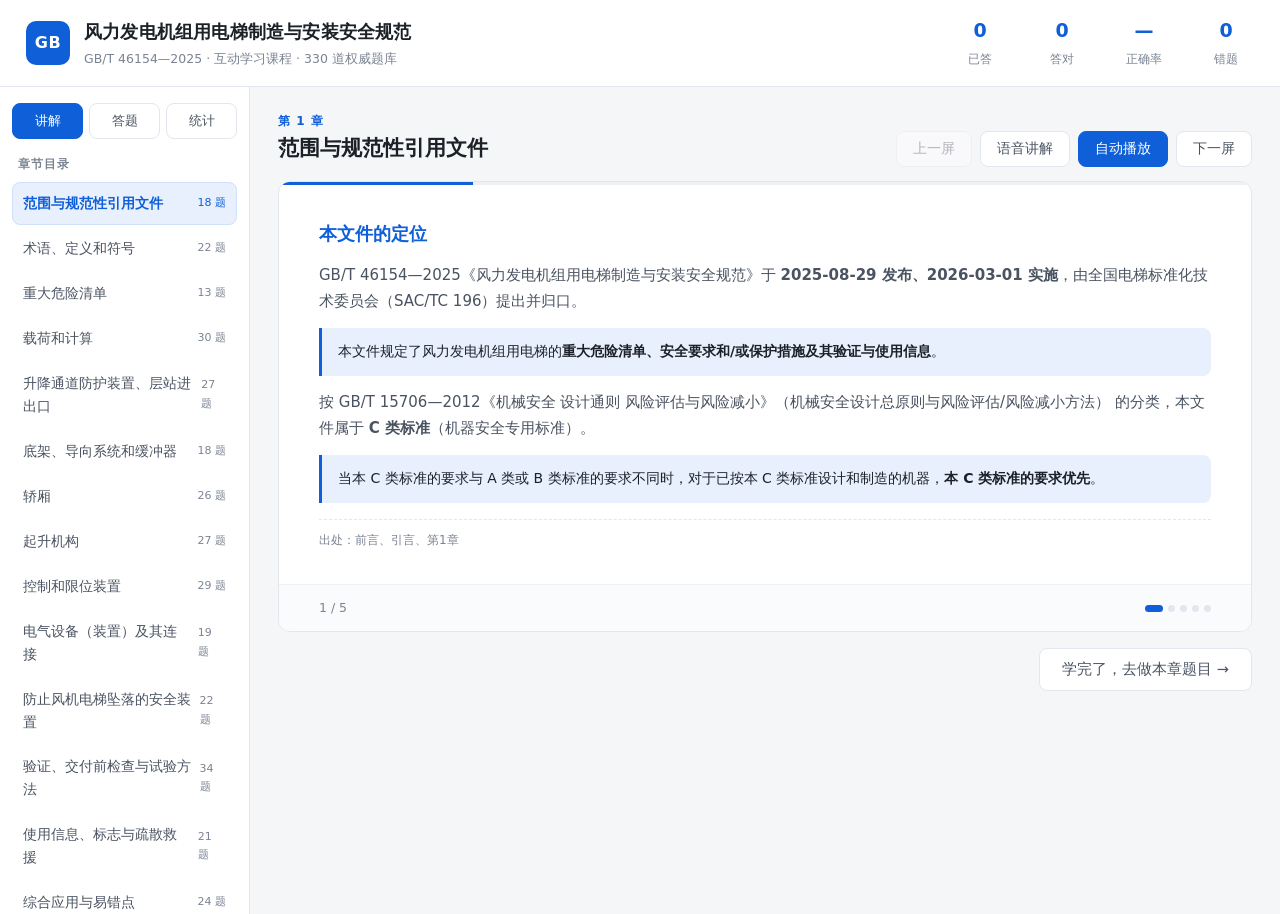
==== commit 433414b9: "引用规范补全具体内容：解析/讲解 85 处引用追加实质内容括注，速查表深化关键数值 - 解析中每个引用规范后附内容括注：如 GB/T 23821—2022（按开口尺寸分档：指尖≤4mm 时安全距离≥2" ====
--- a/GB-T46154-2025课程-单文件版.html
+++ b/GB-T46154-2025课程-单文件版.html
@@ -570,15 +570,15 @@
   id: 1,
   title: '范围与规范性引用文件',
   slides: [
-    { h: '本文件的定位', body: '<p>GB/T 46154—2025《风力发电机组用电梯制造与安装安全规范》于 <b>2025-08-29 发布、2026-03-01 实施</b>，由全国电梯标准化技术委员会（SAC/TC 196）提出并归口。</p><div class="kv">本文件规定了风力发电机组用电梯的<b>重大危险清单、安全要求和/或保护措施及其验证与使用信息</b>。</div><p>按 GB/T 15706—2012《机械安全 设计通则 风险评估与风险减小》 的分类，本文件属于 <b>C 类标准</b>（机器安全专用标准）。</p><div class="kv">当本 C 类标准的要求与 A 类或 B 类标准的要求不同时，对于已按本 C 类标准设计和制造的机器，<b>本 C 类标准的要求优先</b>。</div>', src: '前言、引言、第1章' },
+    { h: '本文件的定位', body: '<p>GB/T 46154—2025《风力发电机组用电梯制造与安装安全规范》于 <b>2025-08-29 发布、2026-03-01 实施</b>，由全国电梯标准化技术委员会（SAC/TC 196）提出并归口。</p><div class="kv">本文件规定了风力发电机组用电梯的<b>重大危险清单、安全要求和/或保护措施及其验证与使用信息</b>。</div><p>按 GB/T 15706—2012《机械安全 设计通则 风险评估与风险减小》（机械安全设计总原则与风险评估/风险减小方法） 的分类，本文件属于 <b>C 类标准</b>（机器安全专用标准）。</p><div class="kv">当本 C 类标准的要求与 A 类或 B 类标准的要求不同时，对于已按本 C 类标准设计和制造的机器，<b>本 C 类标准的要求优先</b>。</div>', src: '前言、引言、第1章' },
     { h: '六条适用特征（必须同时满足）', body: '<p>本文件适用于永久性安装的、动力驱动的风机电梯，其必须同时具备下列特征：</p><div class="nums"><div class="num"><b>≤15°</b><span>与铅垂线倾斜角</span></div><div class="num"><b>≤0.70 m/s</b><span>运行速度</span></div><div class="num"><b>-25~55 ℃</b><span>工作环境温度</span></div><div class="num"><b>有导向</b><span>带导向装置</span></div></div><ul><li>用于运送人员和/或货物；</li><li>由<b>齿轮齿条式起升机构支撑</b>或<b>爬升式起升机构悬挂</b>。</li></ul><p>适用范围还包括：进行风力发电机组内部或外部作业、进入工作区域，<b>以及救援和疏散程序</b>。</p>', src: '第1章 范围' },
     { h: '明确不涉及的十类风险', body: '<p>本文件<b>未涉及</b>由下列情况引起的风险（考试高频）：</p><ul><li>噪声</li><li>用于风力发电机组的安装和拆卸</li><li>雷击（闪电）</li><li>潜在爆炸性环境</li><li>电磁兼容性（发射、抗扰度）</li><li>在轿厢外运送货物</li><li>使用内燃机</li><li>液压和气动起升机构</li><li>用于漂浮式风力发电机组</li><li>地震</li></ul><div class="kv">时间效力：本文件<b>不适用于在本文件发布日期前制造与安装</b>的风力发电机组用电梯。</div>', src: '第1章 范围' },
-    { h: '引用规范速查（上）核心 14 项', body: '<p>引用文件通过规范性引用构成本文件必不可少的条款。注日期的仅该版本适用；不注日期的其最新版本适用。<b>下表为速查知识库：每个规范的"具体内容"即其规定什么。</b></p><table><tr><th>规范号</th><th>具体内容（规定什么）</th><th>在本文件中的用途</th></tr><tr><td>GB/T 7588.1—2020</td><td>《电梯制造与安装安全规范 第1部分：乘客电梯和载货电梯》：电梯领域基础安全标准，规定重大危险清单与各项安全要求（层门、轿厢、电气安全装置等）</td><td>引用最频繁：5.2.5.8 避险空间、5.3.9 门锁装置、5.4.9 通风、5.11.2 电气安全装置等</td></tr><tr><td>GB/T 7588.2—2020</td><td>《电梯制造与安装安全规范 第2部分：电梯部件的设计原则、计算和检验》：电梯部件设计计算与验证方法</td><td>5.5.3.4 导轨按 5.10.3 压弯验算</td></tr><tr><td>GB/T 15706—2012</td><td>《机械安全 设计通则 风险评估与风险减小》：A 类基础标准，机械安全设计总原则与风险评估方法</td><td>本文件 C 类定位依据；重大危险基于其附录 B；7.1 使用信息应符合其 6.4.5</td></tr><tr><td>GB/T 5226.1—2019</td><td>《机械电气安全 机械电气设备 第1部分：通用技术条件》：机械电气设备设计、制造、试验与文件的通用要求（5.3 电源切断装置、16.3 端子标记、18.1 电气试验）</td><td>5.9 电气设备总体引用；7.7.1 标记；6.3 h) 电气试验</td></tr><tr><td>GB/T 23821—2022</td><td>《机械安全 防止上下肢触及危险区的安全距离》：规定手臂、腿脚触及危险区的安全距离数值（表1~表4）</td><td>5.3.2.1 安全距离 Sr；门缝表4；5.6.3.2 开孔</td></tr><tr><td>GB/T 12265</td><td>《机械安全 防止人体部位挤压的最小间距》：防止人体各部位被挤压的最小间距</td><td>5.3.2.1 防挤压间距；5.7.3.1 运动部件防护</td></tr><tr><td>GB 30862—2014</td><td>《坠落防护 挂点装置》：挂点装置性能要求与试验判定（5.3/5.4）</td><td>5.6.1.8、5.6.4.2.2 轿厢/轿顶挂点；B.2.20 挂点试验</td></tr><tr><td>GB/T 19155—2017</td><td>《高处作业吊篮》：吊篮的制造与安全要求（8.1.6 制动、8.3.1 原动机、8.3.2/8.3.3 主制动器）</td><td>5.7.4.5 主制动器、5.7.4.6 电动机</td></tr><tr><td>GB/T 18831—2017</td><td>《机械安全 与防护装置相关的联锁装置 设计和选择原则》：联锁装置 1 型/2 型防护锁定装置设计与选择</td><td>5.8.7 联锁装置；5.9.6.4 电气安全装置开关安装</td></tr><tr><td>GB/T 19671</td><td>《机械安全 双手操纵装置 设计和选择原则》：Ⅰ/Ⅱ型双手操纵装置（迫使双手离开危险区）</td><td>5.8.9.3 轿顶控制装置（Ⅱ型）</td></tr><tr><td>GB/T 17888.3—2020</td><td>《机械安全 接近机械的固定设施 第3部分：楼梯、阶梯和护栏》：固定式楼梯、阶梯、护栏的尺寸与要求</td><td>5.3.3.4.5 开放式低高度防护；F.2.2 层门试验（8.1/8.2）</td></tr><tr><td>GB/T 17888.4—2020</td><td>《机械安全 接近机械的固定设施 第4部分：固定式直梯》：固定式直梯（爬梯）的尺寸、强度与安全要求</td><td>5.5.2.4 爬梯导向；5.5.3.6 齿条架兼作爬梯</td></tr><tr><td>GB/T 16754</td><td>《机械安全 急停功能 设计原则》：急停装置的功能与设计要求（0 类停机）</td><td>5.8.6 急停装置</td></tr><tr><td>GB/T 16855.1</td><td>《机械安全 控制系统安全相关部件 第1部分：设计通则》：安全相关控制系统（SRP/CS）设计与性能等级（PL）</td><td>表7 安全功能 PL 等级的背景依据</td></tr></table>', src: '第2章 规范性引用文件' },
-    { h: '引用规范速查（下）其余引用', body: '<table><tr><th>规范号</th><th>具体内容（规定什么）</th><th>在本文件中的用途</th></tr><tr><td>GB/T 4208</td><td>《外壳防护等级（IP代码）》：外壳防固体异物与防水的 IP 分级</td><td>5.9.3 防护等级（IP53/IP44）；5.8.7.1.3.5 门锁 IP44</td></tr><tr><td>GB/T 14048.4</td><td>《低压开关设备和控制设备 第4-1部分：接触器和电动机起动器》：接触器使用类别（AC-3/DC-3）</td><td>5.9.5.1 主接触器使用类别</td></tr><tr><td>GB/T 14048.5—2017</td><td>《低压开关设备和控制设备 第5-1部分：控制电路电器和开关元件》：控制电路电器使用类别（AC-15/DC-13）与安全触点（附录K）</td><td>5.9.5.2 继电器；5.9.7.2/.3 安全触点</td></tr><tr><td>GB/T 3480.1/.2/.3/.5</td><td>《直齿轮和斜齿轮承载能力计算》系列：齿轮承载能力计算基本原理、齿面接触强度（点蚀）、轮齿弯曲强度及材料强度质量</td><td>5.7.5.2.1 齿轮弯曲/接触强度计算</td></tr><tr><td>GB/T 10125</td><td>《人造气氛腐蚀试验 盐雾试验》：中性盐雾（NSS）等加速腐蚀试验方法</td><td>E.2.3.2.2 超速安全装置盐雾试验 72 h</td></tr><tr><td>GB/T 41108.3</td><td>《机械安全 联锁装置的安全要求 第3部分：截留钥匙联锁装置及系统》：截留钥匙联锁装置的安全要求</td><td>表8 截留钥匙联锁装置</td></tr><tr><td>GB 6095</td><td>《坠落防护 安全带》：安全带的技术要求</td><td>5.3.3.4.4 翻越时连接安全带；7.2 安全带使用说明</td></tr><tr><td>GB/T 8706</td><td>《钢丝绳 术语、标记和分类》：钢丝绳术语、标记体系</td><td>钢丝绳相关条款的术语背景</td></tr><tr><td>GB/T 8918</td><td>《重要用途钢丝绳》：重要承载用途钢丝绳的技术要求</td><td>5.7.4 钢丝绳选用</td></tr><tr><td>GB/T 20118</td><td>《钢丝绳通用技术条件》：钢丝绳通用技术要求</td><td>钢丝绳选用与验收</td></tr><tr><td>GB/T 5972</td><td>《起重机 钢丝绳 保养、维护、检验和报废》：钢丝绳的保养、检查与报废判据</td><td>7.4 维护信息</td></tr><tr><td>GB/T 5974.1</td><td>《钢丝绳用普通套环》：钢丝绳端部套环的尺寸与技术条件</td><td>绳端固定（套环）</td></tr><tr><td>GB/T 6946</td><td>《钢丝绳铝合金压制接头》：铝合金压制接头技术要求</td><td>绳端固定（压制接头）</td></tr><tr><td>GB/T 30589</td><td>《钢丝绳绳端 套管压制索具》：套管压制索具技术要求</td><td>绳端固定（压制索具）</td></tr><tr><td>GB/T 3811—2008</td><td>《起重机设计规范》：起重机设计（含风载荷计算）</td><td>5.2.1.6 非工作状态风压（表18/19）</td></tr><tr><td>GB/T 13752—2017</td><td>《塔式起重机设计规范》：塔式起重机设计（含风载荷）</td><td>5.2.1.6 非工作状态风压备选（表20/21）</td></tr><tr><td>GB 50176</td><td>《民用建筑热工设计规范》：建筑热工气候区划</td><td>5.2.1.7 寒冷/严寒地区雪压取值</td></tr><tr><td>GB 18306</td><td>《中国地震动参数区划图》：全国地震动峰值加速度等参数</td><td>5.2.1.10 地震载荷计算频谱</td></tr><tr><td>GB/T 7024—2025</td><td>《电梯、自动扶梯和自动人行道术语》：电梯行业术语定义</td><td>3.1.7 层站等术语定义来源</td></tr><tr><td>GB/T 16273.1/.4</td><td>《设备用图形符号》系列：设备图形符号规定</td><td>7.1、7.7.1 标志与符号</td></tr></table>', src: '第2章 规范性引用文件' }
+    { h: '引用规范速查（上）核心 14 项', body: '<p>引用文件通过规范性引用构成本文件必不可少的条款。注日期的仅该版本适用；不注日期的其最新版本适用。<b>下表为速查知识库：每个规范的"具体内容"即其规定什么。</b></p><table><tr><th>规范号</th><th>具体内容（规定什么）</th><th>在本文件中的用途</th></tr><tr><td>GB/T 7588.1—2020</td><td>《电梯制造与安装安全规范 第1部分：乘客电梯和载货电梯》：《电梯制造与安装安全规范 第1部分：乘客电梯和载货电梯》：电梯领域基础安全标准，规定重大危险清单与各项安全要求（层门门锁、轿厢、电气安全装置、避险空间等）</td><td>引用最频繁：5.2.5.8 避险空间、5.3.9 门锁装置、5.4.9 通风、5.11.2 电气安全装置等</td></tr><tr><td>GB/T 7588.2—2020</td><td>《电梯制造与安装安全规范 第2部分：电梯部件的设计原则、计算和检验》：电梯部件设计计算与验证方法</td><td>5.5.3.4 导轨按 5.10.3 压弯验算</td></tr><tr><td>GB/T 15706—2012</td><td>《机械安全 设计通则 风险评估与风险减小》：A 类基础标准，机械安全设计总原则与风险评估方法</td><td>本文件 C 类定位依据；重大危险基于其附录 B；7.1 使用信息应符合其 6.4.5</td></tr><tr><td>GB/T 5226.1—2019</td><td>《机械电气安全 机械电气设备 第1部分：通用技术条件》：《机械电气安全 机械电气设备 第1部分：通用技术条件》：机械电气设备设计、制造、试验与文件的通用要求（电源切断装置、电气防护、端子标记、电气试验等）</td><td>5.9 电气设备总体引用；7.7.1 标记；6.3 h) 电气试验</td></tr><tr><td>GB/T 23821—2022</td><td>《机械安全 防止上下肢触及危险区的安全距离》：《机械安全 防止上下肢触及危险区的安全距离》：按开口尺寸分档规定安全距离——指尖伸入开口≤4mm 时安全距离≥2mm，手 10<e≤12mm 时≥80mm，臂至肩关节 30<e≤40mm 时≥850mm；开口大于120mm 时改用表1/表2 的安全距离</td><td>5.3.2.1 安全距离 Sr；门缝表4；5.6.3.2 开孔</td></tr><tr><td>GB/T 12265</td><td>《机械安全 防止人体部位挤压的最小间距》：《机械安全 防止人体部位挤压的最小间距》：规定各部位避免挤压的最小间距——手指25、手/手腕/拳100、臂120、脚120、脚趾50、腿180、头部300、全身500 mm</td><td>5.3.2.1 防挤压间距；5.7.3.1 运动部件防护</td></tr><tr><td>GB 30862—2014</td><td>《坠落防护 挂点装置》：挂点装置性能要求与试验判定（5.3/5.4）</td><td>5.6.1.8、5.6.4.2.2 轿厢/轿顶挂点；B.2.20 挂点试验</td></tr><tr><td>GB/T 19155—2017</td><td>《高处作业吊篮》：吊篮的制造与安全要求（8.1.6 制动、8.3.1 原动机、8.3.2/8.3.3 主制动器）</td><td>5.7.4.5 主制动器、5.7.4.6 电动机</td></tr><tr><td>GB/T 18831—2017</td><td>《机械安全 与防护装置相关的联锁装置 设计和选择原则》：联锁装置 1 型/2 型防护锁定装置设计与选择</td><td>5.8.7 联锁装置；5.9.6.4 电气安全装置开关安装</td></tr><tr><td>GB/T 19671</td><td>《机械安全 双手操纵装置 设计和选择原则》：Ⅰ/Ⅱ型双手操纵装置（迫使双手离开危险区）</td><td>5.8.9.3 轿顶控制装置（Ⅱ型）</td></tr><tr><td>GB/T 17888.3—2020</td><td>《机械安全 接近机械的固定设施 第3部分：楼梯、阶梯和护栏》：固定式楼梯、阶梯、护栏的尺寸与要求</td><td>5.3.3.4.5 开放式低高度防护；F.2.2 层门试验（8.1/8.2）</td></tr><tr><td>GB/T 17888.4—2020</td><td>《机械安全 接近机械的固定设施 第4部分：固定式直梯》：固定式直梯（爬梯）的尺寸、强度与安全要求</td><td>5.5.2.4 爬梯导向；5.5.3.6 齿条架兼作爬梯</td></tr><tr><td>GB/T 16754</td><td>《机械安全 急停功能 设计原则》：急停装置的功能与设计要求（0 类停机）</td><td>5.8.6 急停装置</td></tr><tr><td>GB/T 16855.1</td><td>《机械安全 控制系统安全相关部件 第1部分：设计通则》：安全相关控制系统（SRP/CS）设计与性能等级（PL）</td><td>表7 安全功能 PL 等级的背景依据</td></tr></table>', src: '第2章 规范性引用文件' },
+    { h: '引用规范速查（下）其余引用', body: '<table><tr><th>规范号</th><th>具体内容（规定什么）</th><th>在本文件中的用途</th></tr><tr><td>GB/T 4208</td><td>《外壳防护等级（IP代码）》：《外壳防护等级（IP代码）》：IP 代码分级——第一位数字 0~6 防固体异物（4=防≥1mm 固体、5=防尘、6=尘密），第二位数字 0~8 防水（4=防溅水、5=防喷水）</td><td>5.9.3 防护等级（IP53/IP44）；5.8.7.1.3.5 门锁 IP44</td></tr><tr><td>GB/T 14048.4</td><td>《低压开关设备和控制设备 第4-1部分：接触器和电动机起动器》：《低压开关设备和控制设备 第4-1部分：接触器和电动机起动器》：接触器使用类别——AC-3（笼型电动机起动/运行中断开）、DC-3（并励电动机起动、反接制动等）</td><td>5.9.5.1 主接触器使用类别</td></tr><tr><td>GB/T 14048.5—2017</td><td>《低压开关设备和控制设备 第5-1部分：控制电路电器和开关元件》：《低压开关设备和控制设备 第5-1部分：控制电路电器和开关元件》：控制电路电器使用类别——AC-15（电磁负载通断）、DC-13（电磁铁通断），安全触点要求见附录K</td><td>5.9.5.2 继电器；5.9.7.2/.3 安全触点</td></tr><tr><td>GB/T 3480.1/.2/.3/.5</td><td>《直齿轮和斜齿轮承载能力计算》系列：齿轮承载能力计算基本原理、齿面接触强度（点蚀）、轮齿弯曲强度及材料强度质量</td><td>5.7.5.2.1 齿轮弯曲/接触强度计算</td></tr><tr><td>GB/T 10125</td><td>《人造气氛腐蚀试验 盐雾试验》：《人造气氛腐蚀试验 盐雾试验》：中性盐雾试验（NSS，5% NaCl 溶液、35℃）等人工加速腐蚀试验方法</td><td>E.2.3.2.2 超速安全装置盐雾试验 72 h</td></tr><tr><td>GB/T 41108.3</td><td>《机械安全 联锁装置的安全要求 第3部分：截留钥匙联锁装置及系统》：截留钥匙联锁装置的安全要求</td><td>表8 截留钥匙联锁装置</td></tr><tr><td>GB 6095</td><td>《坠落防护 安全带》：安全带的技术要求</td><td>5.3.3.4.4 翻越时连接安全带；7.2 安全带使用说明</td></tr><tr><td>GB/T 8706</td><td>《钢丝绳 术语、标记和分类》：钢丝绳术语、标记体系</td><td>钢丝绳相关条款的术语背景</td></tr><tr><td>GB/T 8918</td><td>《重要用途钢丝绳》：重要承载用途钢丝绳的技术要求</td><td>5.7.4 钢丝绳选用</td></tr><tr><td>GB/T 20118</td><td>《钢丝绳通用技术条件》：钢丝绳通用技术要求</td><td>钢丝绳选用与验收</td></tr><tr><td>GB/T 5972</td><td>《起重机 钢丝绳 保养、维护、检验和报废》：钢丝绳的保养、检查与报废判据</td><td>7.4 维护信息</td></tr><tr><td>GB/T 5974.1</td><td>《钢丝绳用普通套环》：钢丝绳端部套环的尺寸与技术条件</td><td>绳端固定（套环）</td></tr><tr><td>GB/T 6946</td><td>《钢丝绳铝合金压制接头》：铝合金压制接头技术要求</td><td>绳端固定（压制接头）</td></tr><tr><td>GB/T 30589</td><td>《钢丝绳绳端 套管压制索具》：套管压制索具技术要求</td><td>绳端固定（压制索具）</td></tr><tr><td>GB/T 3811—2008</td><td>《起重机设计规范》：起重机设计（含风载荷计算）</td><td>5.2.1.6 非工作状态风压（表18/19）</td></tr><tr><td>GB/T 13752—2017</td><td>《塔式起重机设计规范》：塔式起重机设计（含风载荷）</td><td>5.2.1.6 非工作状态风压备选（表20/21）</td></tr><tr><td>GB 50176</td><td>《民用建筑热工设计规范》：建筑热工气候区划</td><td>5.2.1.7 寒冷/严寒地区雪压取值</td></tr><tr><td>GB 18306</td><td>《中国地震动参数区划图》：全国地震动峰值加速度等参数</td><td>5.2.1.10 地震载荷计算频谱</td></tr><tr><td>GB/T 7024—2025</td><td>《电梯、自动扶梯和自动人行道术语》：电梯行业术语定义</td><td>3.1.7 层站等术语定义来源</td></tr><tr><td>GB/T 16273.1/.4</td><td>《设备用图形符号》系列：设备图形符号规定</td><td>7.1、7.7.1 标志与符号</td></tr></table>', src: '第2章 规范性引用文件' }
   ],
   questions: [
     { t: 'judge', q: 'GB/T 46154—2025 适用于在本文件发布日期之前制造与安装的风力发电机组用电梯。', a: [1], e: '错误。第1章明确规定：本文件不适用于在本文件发布日期前制造与安装的风力发电机组用电梯。这是标准的时间效力条款，属于典型的判断类考点。', s: '第1章 范围' },
-    { t: 'single', q: '按 GB/T 15706—2012 的分类，GB/T 46154—2025 属于哪一类标准？', o: ['A 类标准（基础安全标准）', 'B 类标准（通用安全标准）', 'C 类标准（机器安全专用标准）', 'D 类标准（产品标准）'], a: [2], e: '引言明确：根据 GB/T 15706—2012《机械安全 设计通则 风险评估与风险减小》 的分类，本文件属于 C 类标准。由此引出的关键结论是——当本 C 类标准的要求与 A 类或 B 类标准不同时，对按本文件设计制造的机器，本 C 类标准的要求优先。', s: '引言' },
+    { t: 'single', q: '按 GB/T 15706—2012 的分类，GB/T 46154—2025 属于哪一类标准？', o: ['A 类标准（基础安全标准）', 'B 类标准（通用安全标准）', 'C 类标准（机器安全专用标准）', 'D 类标准（产品标准）'], a: [2], e: '引言明确：根据 GB/T 15706—2012《机械安全 设计通则 风险评估与风险减小》（机械安全设计总原则与风险评估/风险减小方法） 的分类，本文件属于 C 类标准。由此引出的关键结论是——当本 C 类标准的要求与 A 类或 B 类标准不同时，对按本文件设计制造的机器，本 C 类标准的要求优先。', s: '引言' },
     { t: 'single', q: '本文件适用的风机电梯，其运行路径与铅垂线的倾斜角应：', o: ['小于或等于 5°', '小于或等于 10°', '小于或等于 15°', '小于或等于 20°'], a: [2], e: '第1章规定，适用的风机电梯沿与铅垂线倾斜角小于或等于 15° 的路径运行。这是界定风机电梯与普通倾斜电梯的关键参数。', s: '第1章 范围' },
     { t: 'single', q: '本文件适用的风机电梯，其运行速度应不大于：', o: ['0.40 m/s', '0.63 m/s', '0.70 m/s', '1.00 m/s'], a: [2], e: '第1章规定运行速度不大于 0.70 m/s。注意区分：0.40 m/s 是轿顶控制模式下的限速和双起升机构的速度限值；0.63 m/s 是无动力下降速度的绝对上限。', s: '第1章 范围' },
     { t: 'single', q: '本文件规定的风机电梯工作环境温度范围是：', o: ['-10 ℃ ~ 40 ℃', '-20 ℃ ~ 50 ℃', '-25 ℃ ~ 55 ℃', '-30 ℃ ~ 60 ℃'], a: [2], e: '第1章明确工作环境温度范围为 -25 ℃ ~ 55 ℃。该参数直接影响材料选择、润滑剂选用与电气元件选型，是风机电梯区别于普通室内电梯的重要环境边界。', s: '第1章 范围' },
@@ -589,10 +589,10 @@
     { t: 'single', q: '本文件由哪个标准化技术委员会提出并归口？', o: ['全国风力机械标准化技术委员会', '全国电梯标准化技术委员会（SAC/TC 196）', '全国机械安全标准化技术委员会', '全国起重机械标准化技术委员会'], a: [1], e: '前言载明：本文件由全国电梯标准化技术委员会（SAC/TC 196）提出并归口。这也解释了为什么本文件大量引用 GB/T 7588 系列电梯标准。', s: '前言' },
     { t: 'single', q: 'GB/T 46154—2025 的发布与实施日期分别是：', o: ['2025-08-29 发布，2026-03-01 实施', '2025-08-29 发布，2025-09-01 实施', '2025-03-01 发布，2026-08-29 实施', '2026-01-01 发布，2026-03-01 实施'], a: [0], e: '封面载明：2025-08-29 发布，2026-03-01 实施。发布与实施之间留有约半年过渡期，供制造单位完成设计转换与文件更新。', s: '封面' },
     { t: 'single', q: '关于规范性引用文件的版本适用，下列说法正确的是：', o: ['注日期的引用文件，其最新版本适用于本文件', '不注日期的引用文件，仅该日期对应的版本适用于本文件', '注日期的引用文件，仅该日期对应的版本适用于本文件', '所有引用文件均强制采用最新版本'], a: [2], e: '第2章：注日期的引用文件，仅该日期对应的版本适用于本文件；不注日期的引用文件，其最新版本（包括所有的修改单）适用于本文件。两者方向相反，是易错点。', s: '第2章 规范性引用文件' },
-    { t: 'single', q: '本文件中坠落防护挂点装置应符合下列哪项标准？', o: ['GB/T 19155—2017', 'GB 30862—2014', 'GB/T 17888.3—2020', 'GB/T 41108.3'], a: [1], e: 'GB 30862—2014《坠落防护 挂点装置》为规范性引用文件，第5.6.1.8、5.6.4.2.2 要求轿厢及轿顶工作平台的挂点装置符合该标准，附录 B.2.20 还规定了挂点装置的试验方法。', s: '第2章；5.6.1.8；5.6.4.2.2' },
-    { t: 'single', q: '本文件中齿轮的弯曲强度和接触强度计算应依据：', o: ['GB/T 10062 系列', 'GB/T 3480.1、3480.2、3480.3、3480.5', 'GB/T 3811—2008', 'ISO/TS 14521'], a: [1], e: '第5.7.5.2.1 规定齿轮应按 GB/T 3480.1《直齿轮和斜齿轮承载能力计算 第1部分：基本原理、概述及通用影响系数》、GB/T 3480.2《直齿轮和斜齿轮承载能力计算 第2部分：齿面接触强度（点蚀）计算》、GB/T 3480.3《直齿轮和斜齿轮承载能力计算 第3部分：轮齿弯曲强度计算》 和 GB/T 3480.5《直齿轮和斜齿轮承载能力计算 第5部分：材料的强度和质量》 计算弯曲强度和接触强度。GB/T 3811《起重机设计规范》与 ISO/TS 14521 出现在资料性附录 D 的计算方法指南中，属于推荐而非本条直接依据。', s: '第2章；5.7.5.2.1；附录D' },
+    { t: 'single', q: '本文件中坠落防护挂点装置应符合下列哪项标准？', o: ['GB/T 19155—2017', 'GB 30862—2014', 'GB/T 17888.3—2020', 'GB/T 41108.3'], a: [1], e: 'GB 30862—2014《坠落防护 挂点装置》（坠落防护挂点装置的性能要求与试验判定）为规范性引用文件，第5.6.1.8、5.6.4.2.2 要求轿厢及轿顶工作平台的挂点装置符合该标准，附录 B.2.20 还规定了挂点装置的试验方法。', s: '第2章；5.6.1.8；5.6.4.2.2' },
+    { t: 'single', q: '本文件中齿轮的弯曲强度和接触强度计算应依据：', o: ['GB/T 10062 系列', 'GB/T 3480.1、3480.2、3480.3、3480.5', 'GB/T 3811—2008', 'ISO/TS 14521'], a: [1], e: '第5.7.5.2.1 规定齿轮应按 GB/T 3480.1《直齿轮和斜齿轮承载能力计算 第1部分：基本原理、概述及通用影响系数》（齿轮承载能力计算基本原理）、GB/T 3480.2《直齿轮和斜齿轮承载能力计算 第2部分：齿面接触强度（点蚀）计算》（齿面接触强度（点蚀）计算）、GB/T 3480.3《直齿轮和斜齿轮承载能力计算 第3部分：轮齿弯曲强度计算》（轮齿弯曲强度计算） 和 GB/T 3480.5《直齿轮和斜齿轮承载能力计算 第5部分：材料的强度和质量》（材料强度质量） 计算弯曲强度和接触强度。GB/T 3811《起重机设计规范》（起重机设计规范（含风载荷计算））与 ISO/TS 14521 出现在资料性附录 D 的计算方法指南中，属于推荐而非本条直接依据。', s: '第2章；5.7.5.2.1；附录D' },
     { t: 'judge', q: '本文件涉及电磁兼容性（发射、抗扰度）引起的风险。', a: [1], e: '错误。第1章明确将电磁兼容性（发射、抗扰度）列入未涉及的风险清单。但需注意，第5.9.2.4 仍要求控制电路防止电动机作为发电机导致的失控运动，这是功能安全要求，不等同于 EMC 要求。', s: '第1章 范围' },
-    { t: 'multi', q: '下列哪些标准在本文件中被用于安全距离或防止挤压的判定？（多选）', o: ['GB/T 23821—2022', 'GB/T 12265', 'GB/T 17888.4—2020', 'GB/T 10125'], a: [0, 1], e: '第5.3.2.1 规定：所有安全距离（Sr）应符合 GB/T 23821—2022《机械安全 防止上下肢触及危险区的安全距离》 的规定；所有防止人体部位挤压的间距应符合 GB/T 12265《机械安全 防止人体部位挤压的最小间距》 的规定。GB/T 17888.4《机械安全 接近机械的固定设施 第4部分：固定式直梯》 用于固定式直梯（爬梯），GB/T 10125《人造气氛腐蚀试验 盐雾试验》 用于盐雾腐蚀试验。', s: '第2章；5.3.2.1' },
+    { t: 'multi', q: '下列哪些标准在本文件中被用于安全距离或防止挤压的判定？（多选）', o: ['GB/T 23821—2022', 'GB/T 12265', 'GB/T 17888.4—2020', 'GB/T 10125'], a: [0, 1], e: '第5.3.2.1 规定：所有安全距离（Sr）应符合 GB/T 23821—2022《机械安全 防止上下肢触及危险区的安全距离》（按开口尺寸分档的安全距离：指尖开口≤4mm 时≥2mm，手 10~12mm 时≥80mm，开口越大越远） 的规定；所有防止人体部位挤压的间距应符合 GB/T 12265《机械安全 防止人体部位挤压的最小间距》（防挤压最小间距：手指25、手腕/拳100、脚120、头部300、全身500mm） 的规定。GB/T 17888.4《机械安全 接近机械的固定设施 第4部分：固定式直梯》（直梯（爬梯）的尺寸、强度与安全要求） 用于固定式直梯（爬梯），GB/T 10125《人造气氛腐蚀试验 盐雾试验》（中性盐雾试验（NSS）等人工加速腐蚀试验） 用于盐雾腐蚀试验。', s: '第2章；5.3.2.1' },
     { t: 'single', q: '本文件未涉及的与起升机构有关的类型是：', o: ['齿轮齿条式起升机构', '爬升式起升机构', '液压或气动起升机构', '齿轮齿条式双起升机构'], a: [2], e: '第1章未涉及液压和气动起升机构引起的风险。齿轮齿条式（含双起升机构）与爬升式均在本文件覆盖范围内，并在 5.7.4、5.7.5 分别给出专门要求。', s: '第1章 范围；5.7' },
     { t: 'judge', q: '本文件适用于漂浮式风力发电机组用电梯。', a: [1], e: '错误。第1章明确将用于漂浮式风力发电机组列入未涉及的风险清单。本文件针对的是固定式（陆上及常规海上固定基础）风力发电机组。', s: '第1章 范围' }
   ]
@@ -620,18 +620,18 @@
     { t: 'single', q: '符号 gn 在本文件中表示：', o: ['钢丝绳公称直径', '标准重力加速度', '风力系数', '载荷谱系数'], a: [1], e: '表1：gn 为标准重力加速度。该符号在缓冲器减速度限值中大量出现（如 5.5.5.2 平均减速度不大于 1.0 gn，2.5 gn 以上减速度时间不大于 0.04 s）。', s: '表1 符号；5.5.5.2' },
     { t: 'single', q: '符号 Zp 表示什么？其限值要求是：', o: ['钢丝绳安全系数，应不小于 10', '载荷谱系数，取 1.0', '疲劳安全系数，取 1.0', '材料安全系数，不小于 2.2'], a: [0], e: '表1 中 Zp 为钢丝绳安全系数；5.2.5.1 规定 Zp = Fmin / S，且工作钢丝绳安全系数 Zp 应不小于 10。注意区分：γf 为持续受力部件材料安全系数，γm 为抗力系数，γp 为疲劳安全系数。', s: '表1；5.2.5.1' },
     { t: 'single', q: '符号 Sd 表示：', o: ['安全距离', '冲击载荷系数', '最大动态拉力', '钢丝绳最大工作静拉力'], a: [1], e: '表1：Sd 为冲击载荷系数；Sr 为安全距离；Tm 为最大动态拉力；S 为钢丝绳最大工作静拉力。5.10.1.8 规定设置在轿厢上的超速安全装置，其冲击载荷系数 Sd 应不大于 3。', s: '表1；5.10.1.8' },
-    { t: 'judge', q: '开锁区域是指层门地坎平面上、下延伸的一段区域，当轿厢地坎平面在此区域内时，能够打开对应层站的层门。', a: [0], e: '正确。3.1.8 定义（来源 GB/T 7588.1—2020《电梯制造与安装安全规范 第1部分：乘客电梯和载货电梯》，3.63，有修改）。本文件进一步量化：5.8.7.1.1.1 规定轿厢地板处于该层站 ±150 mm（开锁区域）范围内才能打开该层门。', s: '3.1.8；5.8.7.1.1.1' },
+    { t: 'judge', q: '开锁区域是指层门地坎平面上、下延伸的一段区域，当轿厢地坎平面在此区域内时，能够打开对应层站的层门。', a: [0], e: '正确。3.1.8 定义（来源 GB/T 7588.1—2020《电梯制造与安装安全规范 第1部分：乘客电梯和载货电梯》（电梯基础安全标准：层门、轿厢、电气安全装置等安全要求），3.63，有修改）。本文件进一步量化：5.8.7.1.1.1 规定轿厢地板处于该层站 ±150 mm（开锁区域）范围内才能打开该层门。', s: '3.1.8；5.8.7.1.1.1' },
     { t: 'single', q: '"疏散"与"救援"的区别在于：', o: ['疏散需要外界帮助，救援不需要', '疏散是在没有外界帮助的情况下被困人员安全撤离的特定行动', '两者完全等同', '疏散仅指设备疏散，救援仅指人员救援'], a: [1], e: '3.1.11 疏散：在没有外界帮助的情况下，轿厢内被困人员安全撤离的特定行动。3.1.12 救援：安全撤离轿厢内被困人员的特定行动。关键区别是"有无外界帮助"。', s: '3.1.11、3.1.12' },
-    { t: 'single', q: '轿厢由下列哪些部分构成？', o: ['地板、轿壁、轿门和轿顶', '地板、轿壁和轿顶', '地板、轿门和轿顶', '轿壁、轿门和轿顶'], a: [0], e: '3.1.3：轿厢由地板、轿壁、轿门和轿顶组成，用以运载人员和/或货物的风机电梯部件（来源 GB/T 7588.1—2020《电梯制造与安装安全规范 第1部分：乘客电梯和载货电梯》，3.6，有修改）。', s: '3.1.3' },
-    { t: 'single', q: '底坑（pit）的定义特征是：', o: ['轿厢下方的任意空间', '作为升降通道一部分，周边封闭且仅可由升降通道上方进入的凹陷区域', '底架下方的基坑', '塔架基础内的空腔'], a: [1], e: '3.1.27 定义。5.3.2.3 规定：当设置底坑时，应按 GB/T 7588.1—2020《电梯制造与安装安全规范 第1部分：乘客电梯和载货电梯》 中 5.2.5.8 留出避险空间；当未设置底坑时，应采用机械装置使轿厢下方空间的垂直距离不小于 1800 mm。', s: '3.1.27；5.3.2.3' },
-    { t: 'single', q: '联锁装置（interlocking device）的作用是：', o: ['用于防止危险机器功能在特定条件下运行的机械、电气或者其他类型的装置', '仅用于照明控制', '用于测量轿厢速度', '用于限制轿厢载荷'], a: [0], e: '3.1.4 定义（来源 GB/T 15706—2012《机械安全 设计通则 风险评估与风险减小》，3.28.1，有修改），注：特定条件下通常指只要防护装置未关闭。3.1.5 防护锁定装置则是预定用于将防护装置锁定在关闭位置并与控制系统相连的装置。', s: '3.1.4、3.1.5' },
+    { t: 'single', q: '轿厢由下列哪些部分构成？', o: ['地板、轿壁、轿门和轿顶', '地板、轿壁和轿顶', '地板、轿门和轿顶', '轿壁、轿门和轿顶'], a: [0], e: '3.1.3：轿厢由地板、轿壁、轿门和轿顶组成，用以运载人员和/或货物的风机电梯部件（来源 GB/T 7588.1—2020《电梯制造与安装安全规范 第1部分：乘客电梯和载货电梯》（电梯基础安全标准：层门、轿厢、电气安全装置等安全要求），3.6，有修改）。', s: '3.1.3' },
+    { t: 'single', q: '底坑（pit）的定义特征是：', o: ['轿厢下方的任意空间', '作为升降通道一部分，周边封闭且仅可由升降通道上方进入的凹陷区域', '底架下方的基坑', '塔架基础内的空腔'], a: [1], e: '3.1.27 定义。5.3.2.3 规定：当设置底坑时，应按 GB/T 7588.1—2020《电梯制造与安装安全规范 第1部分：乘客电梯和载货电梯》（电梯基础安全标准：层门、轿厢、电气安全装置等安全要求） 中 5.2.5.8 留出避险空间；当未设置底坑时，应采用机械装置使轿厢下方空间的垂直距离不小于 1800 mm。', s: '3.1.27；5.3.2.3' },
+    { t: 'single', q: '联锁装置（interlocking device）的作用是：', o: ['用于防止危险机器功能在特定条件下运行的机械、电气或者其他类型的装置', '仅用于照明控制', '用于测量轿厢速度', '用于限制轿厢载荷'], a: [0], e: '3.1.4 定义（来源 GB/T 15706—2012《机械安全 设计通则 风险评估与风险减小》（机械安全设计总原则与风险评估/风险减小方法），3.28.1，有修改），注：特定条件下通常指只要防护装置未关闭。3.1.5 防护锁定装置则是预定用于将防护装置锁定在关闭位置并与控制系统相连的装置。', s: '3.1.4、3.1.5' },
     { t: 'single', q: '操作者（operator）的定义中不包括下列哪项要求？', o: ['经过高空作业培训', '具有合格的知识和实践经验', '接受过专业的指导', '必须具备电梯安装资质'], a: [3], e: '3.1.28：操作者是经过高空作业培训，具有合格的知识和实践经验，接受过专业的指导，有能力安全操作风机电梯的指定人员。标准并未要求其必须具备电梯安装资质。', s: '3.1.28' },
     { t: 'multi', q: '下列哪些符号的单位为 kg？（多选）', o: ['mc 空载轿厢质量', 'mp 操作者的假定质量', 'mR 工作钢丝绳的总质量', 'Fmin 钢丝绳最小破断拉力'], a: [0, 1, 2], e: '表1：mc、mp、mR 单位均为 kg；Fmin 为钢丝绳最小破断拉力，单位为 kN。其余如 me（操作者装备质量）、mm（材料质量）、mpc（供电和控制电缆总质量）、mw（张紧装置总质量）、St（试验载荷）、Wll 单位均为 kg。', s: '表1 符号' },
     { t: 'single', q: '符号 H 在表1中的含义是：', o: ['爬梯宽度', '滑轮、卷筒和驱动绳轮的直径与钢丝绳公称直径之比', '提升高度', '钢丝绳安全系数'], a: [1], e: '表1：H 为滑轮、卷筒和驱动绳轮的直径与钢丝绳公称直径之比（无单位）。5.7.4.2 规定 D ≥ H × d，且动力起升机构的 H 应不小于 20，不承载滑轮或偏转角度小于 5° 时 H 可降至 10。爬梯宽度是 L。', s: '表1；5.7.4.2' },
     { t: 'judge', q: '障碍物检测装置只能检测人员，不能检测物体。', a: [1], e: '错误。3.1.16 定义：障碍物检测装置是可在轿厢运行过程中检测障碍物的检测装置，注：障碍物如人员或物体。5.8.5.2 i) 还规定在检测工作面的任意位置能检测到直径 150 mm 的球体障碍物。', s: '3.1.16；5.8.5.2' },
     { t: 'single', q: '视窗（vision panel）的定义是：', o: ['轿厢内照明装置', '提供轿厢内或轿厢外视线的透明或开孔的板', '轿顶的观察孔', '层门上的观察窗'], a: [1], e: '3.1.26 定义。5.6.5.7 规定：如果轿门未设置开孔，应在轿门上设置视窗、层站指示，或能使风机电梯停在开锁区域内的装置。5.2.1.5.1 b) 对轿门和视窗提出了 300 N / 5 cm² 的静力要求。', s: '3.1.26；5.6.5.7' },
     { t: 'single', q: '钢丝绳导向（rope guiding）是指：', o: ['用钢丝绳悬挂轿厢', '在风机电梯停止时或运行过程中，用张紧的钢丝绳防止轿厢发生摇摆或旋转的导向方式', '用钢丝绳作为防坠落介质', '用钢丝绳限制轿厢速度'], a: [1], e: '3.1.22 定义。5.5.4 详细规定了钢丝绳导向的要求，其中 5.5.4.3 规定导向钢丝绳仅提供导向功能时（不用于在轿厢坠落时制停轿厢），每根钢丝绳的安全系数应不小于 4。', s: '3.1.22；5.5.4.3' },
-    { t: 'single', q: '下列哪一项是"层站"的正确定义？', o: ['轿厢停靠的平台', '风力发电机组中用于轿厢装载和卸载的地点', '塔架各层的检修平台', '升降通道的出入口'], a: [1], e: '3.1.7：层站是风力发电机组中用于轿厢装载和卸载的地点（来源 GB/T 7024—2025《电梯、自动扶梯和自动人行道术语》，4.2.4，有修改）。5.3.3.1.1 要求在层站的每个进入地点处设置层门。', s: '3.1.7' }
+    { t: 'single', q: '下列哪一项是"层站"的正确定义？', o: ['轿厢停靠的平台', '风力发电机组中用于轿厢装载和卸载的地点', '塔架各层的检修平台', '升降通道的出入口'], a: [1], e: '3.1.7：层站是风力发电机组中用于轿厢装载和卸载的地点（来源 GB/T 7024—2025《电梯、自动扶梯和自动人行道术语》（电梯、自动扶梯和自动人行道术语定义），4.2.4，有修改）。5.3.3.1.1 要求在层站的每个进入地点处设置层门。', s: '3.1.7' }
   ]
 };
 
@@ -641,14 +641,14 @@
   id: 3,
   title: '重大危险清单',
   slides: [
-    { h: '第4章与附录A的关系', body: '<div class="kv">第4章包括了与本文件有关的<b>所有重大危险、危险状态和事件</b>。它们通过<b>风险评价方法</b>识别得出，对于该类机器是重大危险且需要采取措施消除或减小，<b>见附录 A</b>。</div><p>附录 A 为<b>资料性</b>附录，表 A.1 按组别列出重大危险并给出对应的"相关条款"，是设计人员进行风险评价、编写技术符合性文件时的索引表。</p><p>注：所列的危险基于 GB/T 15706—2012《机械安全 设计通则 风险评估与风险减小》 中的附录 B。</p>', src: '第4章；附录A' },
+    { h: '第4章与附录A的关系', body: '<div class="kv">第4章包括了与本文件有关的<b>所有重大危险、危险状态和事件</b>。它们通过<b>风险评价方法</b>识别得出，对于该类机器是重大危险且需要采取措施消除或减小，<b>见附录 A</b>。</div><p>附录 A 为<b>资料性</b>附录，表 A.1 按组别列出重大危险并给出对应的"相关条款"，是设计人员进行风险评价、编写技术符合性文件时的索引表。</p><p>注：所列的危险基于 GB/T 15706—2012《机械安全 设计通则 风险评估与风险减小》（机械安全设计总原则与风险评估/风险减小方法） 中的附录 B。</p>', src: '第4章；附录A' },
     { h: '机械危险组（第1组，条目最多）', body: '<table><tr><th>编号</th><th>重大危险</th><th>典型相关条款</th></tr><tr><td>1.1</td><td>坠落物、距离地面高、重力</td><td>5.3.1、5.5.3、5.5.5、5.6.1、5.6.2、5.6.4、5.6.5</td></tr><tr><td>1.2</td><td>加速、减速、运动/旋转元件</td><td>5.2、5.3.2.2、5.5.5、5.6、5.6.5、5.7.5.3、5.10.1~5.10.3</td></tr><tr><td>1.3</td><td>部件机械强度不足危险</td><td>5.2、5.3.2.1、5.4、5.5、5.6、5.7.1、5.7.4、5.7.5、5.8.4、5.10</td></tr><tr><td>1.4</td><td><b>挤压危险</b></td><td>5.3.1、5.3.2、5.3.3、5.6.7、5.7.3、5.8.5、5.8.7、5.8.7.4</td></tr><tr><td>1.5</td><td>剪切危险</td><td>5.3.1、5.3.2、5.3.3、5.6.3、5.6.4.2、5.6.5、5.6.7、5.7.3、5.8.5、5.8.7、5.9.8</td></tr><tr><td>1.11</td><td><b>滑倒、绊倒和跌落危险</b></td><td>5.3.1、5.3.2、5.3.3、5.5.3、5.6、5.6.4、5.6.5、5.6.6、5.8.7.1~5.8.7.3、5.9.8</td></tr><tr><td>1.12</td><td>不稳定</td><td>5.5.3、5.5.4</td></tr></table>', src: '附录A 表A.1' },
     { h: '其余危险组别速览', body: '<table><tr><th>组</th><th>重大危险</th><th>相关条款</th></tr><tr><td>2 电气危险</td><td>带电部件、故障条件下带电、静电、电磁、短路、过载</td><td>5.9.1、5.9.2、5.9.3、5.9.4、5.7.1</td></tr><tr><td>3 热危险</td><td>烧伤、烫伤</td><td>5.7.3</td></tr><tr><td>7 材料/物质</td><td>爆炸物</td><td>第1章</td></tr><tr><td>8 人类工效学</td><td>不健康姿势、疏散措施不足、局部照明、控制装置识别、人为错误</td><td>5.6.1、5.6.5、5.8.1、5.8.4、5.8.7、5.9.8</td></tr><tr><td>9 使用环境</td><td>闪电、潮湿、雪水风温度、缺氧、粉尘和烟雾</td><td>第1章、5.2.1.6~5.2.1.8、5.6.1、5.7.3、5.9</td></tr><tr><td>11 动力中断</td><td>控制系统失效、供电失效、非预期启动、失去控制的运动</td><td>5.7.2、5.8.1~5.8.9、5.9.2</td></tr><tr><td>12 维护相关</td><td>维护、接近措施不足、<b>受困在机械内</b></td><td>5.3.1、5.6.1~5.6.7、5.9.2、附录G</td></tr><tr><td>13 工作站设计</td><td>工作区域丧失直接能见度</td><td>5.6.5</td></tr></table>', src: '附录A 表A.1（续）' }
   ],
   questions: [
     { t: 'single', q: '第4章规定的重大危险清单，其详细内容在：', o: ['第5章', '附录 A', '附录 B', '附录 G'], a: [1], e: '第4章明确：本章包括了与本文件有关的所有重大危险、危险状态和事件，它们通过风险评价方法识别得出，对于该类机器是重大危险且需要采取措施消除或减小，见附录 A。', s: '第4章 重大危险清单' },
     { t: 'judge', q: '附录 A《重大危险清单》是规范性附录。', a: [1], e: '错误。附录 A 是资料性附录（标题标注"(资料性)"）。本文件的规范性附录为 B（风机电梯试验）、C（起升机构试验）、E（超速安全装置和防坠落装置试验）、F（层门强度试验）。', s: '附录A 标题' },
-    { t: 'single', q: '附录 A 列出的重大危险，其分类基于：', o: ['GB/T 15706—2012 的附录 B', 'GB/T 7588.1—2020', 'GB/T 16855.1', 'GB/T 19155—2017'], a: [0], e: '表 A.1 的注明确：所列的危险基于 GB/T 15706—2012《机械安全 设计通则 风险评估与风险减小》 中的附录 B。这与引言中"本文件属于 C 类标准"的定位一致。', s: '附录A 表A.1 注' },
+    { t: 'single', q: '附录 A 列出的重大危险，其分类基于：', o: ['GB/T 15706—2012 的附录 B', 'GB/T 7588.1—2020', 'GB/T 16855.1', 'GB/T 19155—2017'], a: [0], e: '表 A.1 的注明确：所列的危险基于 GB/T 15706—2012《机械安全 设计通则 风险评估与风险减小》（机械安全设计总原则与风险评估/风险减小方法） 中的附录 B。这与引言中"本文件属于 C 类标准"的定位一致。', s: '附录A 表A.1 注' },
     { t: 'single', q: '在附录 A 中，"挤压危险"对应的相关条款不包括：', o: ['5.3.2 升降通道防护装置', '5.8.5 障碍物检测装置', '5.8.7.4 轿厢下方间距检测装置', '5.9.8 照明'], a: [3], e: '挤压危险（1.4）的相关条款为 5.3.1、5.3.2、5.3.3、5.6.7、5.7.3、5.8.5、5.8.7、5.8.7.4。5.9.8 照明对应的是"局部照明"（8.4）和"剪切危险"（1.5）。', s: '附录A 表A.1' },
     { t: 'single', q: '"受困在机械内"这一危险在附录 A 中对应的条款和文件是：', o: ['5.6.1、5.6.5、5.6.6、5.7.2、附录 G', '5.2、5.3、5.4', '5.9.1、5.9.2', '仅附录 G'], a: [0], e: '附录 A 第12.3项"受困在机械内"的相关条款为 5.6.1、5.6.5、5.6.6、5.7.2、附录 G。这也解释了为什么标准强制要求无动力下降装置、轿厢疏散装置与挂点装置。', s: '附录A 表A.1（续）' },
     { t: 'multi', q: '下列哪些属于第1组"机械危险"中的重大危险？（多选）', o: ['部件机械强度不足危险', '缠绕危险', '不稳定', '静电现象'], a: [0, 1, 2], e: '第1组机械危险包含 1.1~1.12：坠落物/重力、加速减速、机械强度不足、挤压、剪切、切割或切断、缠绕、吸入或陷入、碰撞、摩擦或磨损、滑倒绊倒跌落、不稳定。静电现象（2.4）属于第2组电气危险。', s: '附录A 表A.1' },
@@ -670,7 +670,7 @@
   slides: [
     { h: '额定载重量的三个计算公式', body: '<div class="kv"><b>单人（式1）</b>：mH = mp + me + mm，且 mH <b>不小于 120 kg</b><br><b>2 人（式2）</b>：mH = 2×mp + 2×me + mm，且 mH <b>不小于 240 kg</b><br><b>3 人及以上（式3）</b>：mH = n×mp + 1.5×me + mm，且 mH <b>不小于 300 kg</b></div><div class="nums"><div class="num"><b>80 kg</b><span>mp 操作者假定质量</span></div><div class="num"><b>40 kg</b><span>me 操作者装备质量</span></div><div class="num"><b>0 或规定值</b><span>mm 材料质量</span></div></div><p>若整个轿厢地板上额定载重量均匀分布，且单位面积载荷小于 4.0 kN/m²，则轿厢地板计算应按单位面积载荷<b>不小于 4.0 kN/m²</b> 进行。</p>', src: '5.2.1.3 额定载重量' },
     { h: '人员施加的载荷（必背数字组）', body: '<table><tr><th>部位</th><th>载荷</th><th>分布面积</th><th>变形限值</th></tr><tr><td>轿壁</td><td>300 N</td><td>100 cm²</td><td>永久≤1 mm</td></tr><tr><td>轿门、视窗及导向</td><td>300 N</td><td>5 cm²</td><td>永久≤1 mm</td></tr><tr><td>轿厢地板</td><td>1500 N</td><td>400 cm²</td><td>永久≤1 mm</td></tr><tr><td>轿顶（可进入）a</td><td>3000 N</td><td>1.0 m²</td><td>永久≤1 mm</td></tr><tr><td>轿顶（可进入）b</td><td>1200 N</td><td>400 cm²</td><td>永久≤1 mm</td></tr><tr><td>全高度层门</td><td>300 N</td><td>5 cm²</td><td>永久≤1，弹性≤15 mm</td></tr><tr><td>低高度层门</td><td>1000 N（顶部）</td><td>—</td><td>永久≤1 mm</td></tr><tr><td>挂点装置（坠落）</td><td><b>6000 N</b></td><td>—</td><td>安全系数按表2</td></tr></table><div class="kv">轿顶面积小于 1.0 m² 时，3000 N 应作用于轿顶<b>全部区域</b>；轿厢地板人均占用面积不小于 0.25 m²。</div>', src: '5.2.1.5 人员施加的载荷' },
-    { h: '风载荷与工况风压', body: '<div class="kv">风压公式（式4）：<b>p = 0.625 vs²</b>，p 单位 N/m²，vs 单位 m/s。计算风载荷时<b>应假定轿壁是实板</b>，风力系数 <b>C = 1.2</b>（含形状系数和挡风折减系数）。</div><div class="nums"><div class="num"><b>≥250 N/m²</b><span>工作状态风压</span></div><div class="num"><b>20.0 m/s</b><span>对应风速</span></div><div class="num"><b>取最不利方向</b><span>任意方向水平作用</span></div></div><ul><li>工作状态风压<b>不考虑高度</b>；</li><li>非工作状态风压取决于高于地面的高度和安装地区，宜按 GB/T 3811—2008《起重机设计规范》 表18/19 或 GB/T 13752—2017《塔式起重机设计规范》 表20/21；</li><li>风载荷应视为作用于<b>悬挂点和/或相关的塔架连接部件</b>。</li></ul>', src: '5.2.1.6 风载荷' },
+    { h: '风载荷与工况风压', body: '<div class="kv">风压公式（式4）：<b>p = 0.625 vs²</b>，p 单位 N/m²，vs 单位 m/s。计算风载荷时<b>应假定轿壁是实板</b>，风力系数 <b>C = 1.2</b>（含形状系数和挡风折减系数）。</div><div class="nums"><div class="num"><b>≥250 N/m²</b><span>工作状态风压</span></div><div class="num"><b>20.0 m/s</b><span>对应风速</span></div><div class="num"><b>取最不利方向</b><span>任意方向水平作用</span></div></div><ul><li>工作状态风压<b>不考虑高度</b>；</li><li>非工作状态风压取决于高于地面的高度和安装地区，宜按 GB/T 3811—2008《起重机设计规范》（起重机设计规范（含风载荷计算）） 表18/19 或 GB/T 13752—2017《塔式起重机设计规范》（塔式起重机设计规范（含风载荷）） 表20/21；</li><li>风载荷应视为作用于<b>悬挂点和/或相关的塔架连接部件</b>。</li></ul>', src: '5.2.1.6 风载荷' },
     { h: '载荷组合与安全系数（表2 / 表3 / 表4）', body: '<p><b>载荷组合分类：</b></p><ul><li><b>常规载荷</b>：自重、额定载重量、人员施加载荷、摩擦力（A）</li><li><b>偶然载荷</b>：工作状态风载荷、雪和冰载荷、温度变化（B）</li><li><b>特殊载荷</b>：人员坠落、超速/防坠落触发、非工作状态风载荷、缓冲碰撞、超出额定载重量、地震（C1~C6）</li></ul><div class="nums"><div class="num"><b>1.7</b><span>自重/额定载重量（A、B）</span></div><div class="num"><b>1.35</b><span>人员施加载荷（A、B）</span></div><div class="num"><b>1.5</b><span>人员坠落（C1）</span></div><div class="num"><b>μ1 / 3</b><span>防坠落触发冲击系数</span></div><div class="num"><b>1.1 / 1.27</b><span>γm 钢 / 铝</span></div><div class="num"><b>31500 次</b><span>结构疲劳最小循环数</span></div></div><p>表3：钢的抗力系数 γm = 1.1，铝 γm = 1.27（A/B/C 相同）。表4：碳钢和不锈钢 γf 在载荷组合 A 下为 2.2。</p>', src: '5.2.2；表2、表3、表4' },
     { h: '静强度、疲劳与钢丝绳计算', body: '<div class="kv"><b>极限设计应力</b>：fRdσ = fy / γm，fRdτ 按式(6)；校核条件：σSd ≤ fRdσ 且 τSd ≤ fRdτ。</div><ul><li><b>结构疲劳校核</b>：施加<b>载荷组合 A</b>，循环次数最小 <b>31500 次</b>，载荷谱系数 Kp = 1.0，疲劳安全系数 γp = 1.0。</li><li><b>C2 工况（防坠落触发）</b>：σc &lt; fu（抗拉强度），且计算中<b>不计入</b>自重随运行高度变动的质量 mRe 和 mpce。</li><li><b>齿轮/齿条</b>：齿轮弯曲疲劳安全系数 ≥ 2.0；齿轮接触疲劳安全系数 ≥ 1.4；齿条静强度安全系数 ≥ 2.0。</li><li><b>钢丝绳</b>：S = Wll / (100 × nr)；Zp = Fmin / S 且 <b>Zp ≥ 10</b>；疲劳强度不小于 <b>1000 次运行循环</b>。</li><li><b>缓冲碰撞</b>：按平均减速度 1.0 gn 或实际更低值计算。</li></ul>', src: '5.2.3、5.2.4、5.2.5' }
   ],
@@ -683,14 +683,14 @@
     { t: 'single', q: '轿厢地板应能承受垂直作用于其任何位置、均匀分布在 400 cm² 面积上的静力及变形限值为：', o: ['300 N，永久变形不大于 1 mm', '1000 N，永久变形不大于 1 mm', '1500 N，永久变形不大于 1 mm', '3000 N，永久变形不大于 5 mm'], a: [2], e: '5.2.1.5.2.1：轿厢地板应能承受 1500 N、分布在 400 cm² 面积上的静力，永久变形不大于 1 mm。对应试验 B.3.4（轿厢空载、最不利位置）。', s: '5.2.1.5.2.1；B.3.4' },
     { t: 'multi', q: '如果人员可进入轿顶，轿顶应满足下列哪些载荷要求且永久变形不大于 1 mm？（多选）', o: ['在最不利位置施加 3000 N，均匀分布在 1.0 m² 正方形面积上', '在最不利位置施加 1200 N，均匀分布在 400 cm² 正方形面积上', '轿顶面积小于 1.0 m² 时，3000 N 应作用于轿顶全部区域', '在最不利位置施加 1500 N，均匀分布在 400 cm² 面积上'], a: [0, 1, 2], e: '5.2.1.5.2.2：a) 轿顶最不利位置施加 3000 N，均匀分布在 1.0 m² 正方形面积上，若轿顶面积小于 1.0 m² 则作用于全部区域；b) 施加 1200 N，均匀分布在 400 cm² 正方形面积上。1500 N / 400 cm² 是轿厢地板的要求。', s: '5.2.1.5.2.2；B.3.5' },
     { t: 'single', q: '全高度层门应能承受 300 N（5 cm² 面积）静力，其弹性变形限值应为：', o: ['不大于 5 mm', '不大于 15 mm', '不大于 30 mm', '不大于 50 mm'], a: [1], e: '5.2.1.5.2.3：全高度层门承受 300 N（5 cm²）静力时，永久变形不大于 1 mm，弹性变形不大于 15 mm。注意与轿壁/轿门的 30 mm 弹性变形限值区分。', s: '5.2.1.5.2.3；F.2.1' },
-    { t: 'single', q: '低高度层门应能承受垂直作用于其顶部任意位置的静力为：', o: ['300 N', '600 N', '1000 N', '1500 N'], a: [2], e: '5.2.1.5.2.4：低高度层门应能承受垂直作用于其顶部任意位置的 1000 N 静力，永久变形不大于 1 mm。此外 5.2.1.5.2.6 还要求其能承受不小于 300 N 的水平载荷并符合 GB/T 17888.3—2020《机械安全 接近机械的固定设施 第3部分：楼梯、阶梯和护栏》 中 8.1 和 8.2。试验见 F.2.2。', s: '5.2.1.5.2.4、5.2.1.5.2.6；F.2.2' },
+    { t: 'single', q: '低高度层门应能承受垂直作用于其顶部任意位置的静力为：', o: ['300 N', '600 N', '1000 N', '1500 N'], a: [2], e: '5.2.1.5.2.4：低高度层门应能承受垂直作用于其顶部任意位置的 1000 N 静力，永久变形不大于 1 mm。此外 5.2.1.5.2.6 还要求其能承受不小于 300 N 的水平载荷并符合 GB/T 17888.3—2020《机械安全 接近机械的固定设施 第3部分：楼梯、阶梯和护栏》（固定楼梯、阶梯与护栏的尺寸及安全要求） 中 8.1 和 8.2。试验见 F.2.2。', s: '5.2.1.5.2.4、5.2.1.5.2.6；F.2.2' },
     { t: 'single', q: '计算装有挂点装置的结构时，人员坠落产生的载荷应取：', o: ['3000 N', '4000 N', '6000 N', '8000 N'], a: [2], e: '5.2.1.5.3：在计算装有挂点装置的结构时，应将人员坠落产生的 6000 N 载荷计算在内，安全系数按表 2 取值。且规定：挂点装置多于一个时，假定同一时间载荷不会作用于多个挂点，应按每个挂点单独承载计算。', s: '5.2.1.5.3' },
     { t: 'judge', q: '轿厢安装的挂点装置多于一个时，结构应按所有挂点装置同时承载计算。', a: [1], e: '错误。5.2.1.5.3：轿厢安装的挂点装置多于一个时，假定在同一时间，载荷不会作用于多个挂点装置，因此挂点装置的结构应根据每个挂点装置单独承载计算，而不是根据所有挂点装置同时承载计算。', s: '5.2.1.5.3' },
     { t: 'single', q: '风压计算公式为：', o: ['p = 0.625 vs²', 'p = 0.5 vs²', 'p = 1.2 vs²', 'p = 0.625 vs'], a: [0], e: '5.2.1.6.1 式(4)：p = 0.625 vs²，p 单位 N/m²，vs 单位 m/s。同时规定计算时应假定轿壁是实板，取风力系数 C = 1.2（包括形状系数和挡风折减系数），并计算最不利方向。', s: '5.2.1.6.1 式(4)' },
     { t: 'single', q: '工作状态风压值应不小于：', o: ['150 N/m²', '250 N/m²', '400 N/m²', '500 N/m²'], a: [1], e: '5.2.1.6.2：工作状态风压不考虑高度，风压值应不小于 p = 250 N/m²，对应风速 vs = 20.0 m/s。非工作状态风压则取决于风机电梯高于地面的高度和安装地区。', s: '5.2.1.6.2' },
-    { t: 'single', q: '关于雪和冰载荷，下列说法正确的是：', o: ['任何时候都必须考虑', '如无特殊要求通常不考虑；特殊要求时寒冷及严寒地区可取雪压 500~1000 N/m²', '统一取 1000 N/m²', '仅海上机组考虑'], a: [1], e: '5.2.1.7：如果无特殊要求，通常不考虑雪和冰载荷。如果有特殊要求，根据我国地理气候条件，在寒冷地区及严寒地区（见 GB 50176《民用建筑热工设计规范》），可取雪压为 500 N/m² ~ 1000 N/m²；出现冰冻时，冰的重力宜以结冰厚度计算，还宜考虑由于雪和冰积结引起受风面积的增大。', s: '5.2.1.7 雪和冰载荷' },
+    { t: 'single', q: '关于雪和冰载荷，下列说法正确的是：', o: ['任何时候都必须考虑', '如无特殊要求通常不考虑；特殊要求时寒冷及严寒地区可取雪压 500~1000 N/m²', '统一取 1000 N/m²', '仅海上机组考虑'], a: [1], e: '5.2.1.7：如果无特殊要求，通常不考虑雪和冰载荷。如果有特殊要求，根据我国地理气候条件，在寒冷地区及严寒地区（见 GB 50176《民用建筑热工设计规范》（建筑热工气候区划（严寒/寒冷地区等））），可取雪压为 500 N/m² ~ 1000 N/m²；出现冰冻时，冰的重力宜以结冰厚度计算，还宜考虑由于雪和冰积结引起受风面积的增大。', s: '5.2.1.7 雪和冰载荷' },
     { t: 'single', q: '缓冲碰撞载荷应按平均减速度为多少计算？', o: ['0.5 gn', '1.0 gn 或实际更低值', '2.5 gn', '3.0 gn'], a: [1], e: '5.2.1.9：应按照平均减速度为 1.0 gn 或实际更低值计算缓冲器对轿厢、底坑或基础产生的作用力。与 5.5.5.2 的缓冲器性能要求相呼应（平均减速度不大于 1.0 gn，2.5 gn 以上减速度时间不大于 0.04 s）。', s: '5.2.1.9；5.5.5.2' },
-    { t: 'single', q: '地震载荷应在什么条件下、采用哪种载荷组合计算？', o: ['工作状态下，载荷组合 A', '非工作状态且轿厢无载荷，载荷组合 C6', '额定载重量下，载荷组合 B', '超载状态下，载荷组合 C5'], a: [1], e: '5.2.1.10：在风机电梯处于非工作状态且轿厢无载荷条件下，应通过选取载荷组合 C6 计算地震载荷，可选用等效静态分析或动态分析，计算中应使用当地地震频谱（见 GB 18306《中国地震动参数区划图》）。', s: '5.2.1.10 地震载荷' },
+    { t: 'single', q: '地震载荷应在什么条件下、采用哪种载荷组合计算？', o: ['工作状态下，载荷组合 A', '非工作状态且轿厢无载荷，载荷组合 C6', '额定载重量下，载荷组合 B', '超载状态下，载荷组合 C5'], a: [1], e: '5.2.1.10：在风机电梯处于非工作状态且轿厢无载荷条件下，应通过选取载荷组合 C6 计算地震载荷，可选用等效静态分析或动态分析，计算中应使用当地地震频谱（见 GB 18306《中国地震动参数区划图》（全国地震动峰值加速度等地震动参数））。', s: '5.2.1.10 地震载荷' },
     { t: 'single', q: '在表2中，人员坠落引起的载荷属于哪种载荷类别，对应哪个载荷组合？', o: ['常规载荷，组合 A', '偶然载荷，组合 B', '特殊载荷，组合 C1', '特殊载荷，组合 C5'], a: [2], e: '5.2.2 及表2注5：C1 为人员坠落引起的载荷，属于特殊载荷（非正常工作或不工作时才发生的载荷），安全系数为 1.5。C5 为超出额定载重量的载荷。', s: '5.2.2；表2 注5' },
     { t: 'single', q: '表2注2规定，冲击载荷系数 μ1 可取下列哪些值之一？', o: ['仅取 1.5', '风机电梯坠落试验中的最大冲击载荷系数 Sd，或最大许用冲击载荷系数 3', '仅取 2.0', '由制造单位任意取值'], a: [1], e: '表2注2：μ1 为超速安全装置触发或防坠落装置触发引起的冲击载荷系数，为下列值之一：风机电梯坠落试验中的最大冲击载荷系数 Sd（见附录 B 的 B.2.11 Sd 试验值）；最大许用冲击载荷系数，取 3。', s: '表2 注2' },
     { t: 'single', q: '按照表3，钢和铝的抗力系数 γm 分别为：', o: ['钢 1.1，铝 1.27', '钢 1.0，铝 1.1', '钢 1.27，铝 1.1', '钢 2.2，铝 2.2'], a: [0], e: '表3 材料抗力系数：钢 γm = 1.1（载荷组合 A、B、C 相同）；铝 γm = 1.27（A、B、C 相同）。极限设计应力按式(5)：fRdσ = fy / γm。', s: '表3 材料抗力系数；5.2.3.1.2' },
@@ -714,16 +714,16 @@
   id: 5,
   title: '升降通道防护装置、层站进出口',
   slides: [
-    { h: '表5：什么时候必须设防护装置', body: '<p>风机电梯安装和使用时应具有<b>专用的升降通道和设有防护的层站</b>。根据额定速度以及障碍物检测装置的使用情况，按表5设置防护装置。</p><table><tr><th>风机电梯类型</th><th>底层端站</th><th>层站（全高度/低高度/开放式低高度）</th></tr><tr><td>速度≤0.40 m/s、无障碍物检测装置</td><td>需设</td><td>不涉及</td></tr><tr><td>速度≤0.40 m/s、有障碍物检测装置</td><td>需设</td><td>需设（开放式低高度不涉及）</td></tr><tr><td>速度≤0.40 m/s、顶部和底部均有障碍物检测装置</td><td>需设</td><td>全部需设</td></tr><tr><td>速度>0.40 m/s</td><td>需设</td><td>不涉及</td></tr><tr><td>速度≤0.40、无检测装置、但层站防护装置内侧与轿厢距离≥0.50 m</td><td>需设</td><td>全部需设</td></tr></table><div class="kv">升降通道防护装置应具有<b>与层门相同的强度</b>（见 5.2.1.5.2）；所有安全距离 Sr 应符合 GB/T 23821—2022《机械安全 防止上下肢触及危险区的安全距离》，所有防止人体部位挤压的间距应符合 GB/T 12265《机械安全 防止人体部位挤压的最小间距》。</div>', src: '5.3.1；表5；5.3.2.1' },
-    { h: '轿厢周围的四个安全距离区域', body: '<table><tr><th>与轿厢的距离</th><th>区域</th><th>要求</th></tr><tr><td>Sr ≥ 1400 mm（或符合 GB/T 23821—2022《机械安全 防止上下肢触及危险区的安全距离》 表1）</td><td>区域 0</td><td>安全</td></tr><tr><td>500 mm ≤ Sr &lt; 1400 mm</td><td>区域 1</td><td>需顶部/底部障碍物检测</td></tr><tr><td>50 mm ≤ Sr &lt; 500 mm</td><td>区域 2</td><td>需顶部/底部障碍物检测</td></tr><tr><td>Sr &lt; 50 mm（在升降通道内）</td><td>区域 3</td><td>需检测 + 见表7</td></tr></table><div class="kv">只有在<b>疏散、救援和维护程序</b>中，才能进入表6中的安全距离区域 3。</div><p>评估爬梯的安全距离区域时，应不小于图2安全攀爬区域的要求。</p>', src: '5.3.2.2；表6；图1、图2' },
-    { h: '上、下方的避险空间（三条硬指标）', body: '<div class="nums"><div class="num"><b>≥1800 mm</b><span>未设底坑时轿厢下方垂直距离</span></div><div class="num"><b>≥300 mm</b><span>轿顶作工作平台时上方净距离</span></div><div class="num"><b>≥100 mm</b><span>轿顶不作工作平台时上方净距</span></div><div class="num"><b>500×700×1000 mm</b><span>轿顶避险空间长方体</span></div></div><ul><li>设置底坑时，按 GB/T 7588.1—2020《电梯制造与安装安全规范 第1部分：乘客电梯和载货电梯》 中 5.2.5.8 留出避险空间。</li><li>未设底坑时，采用机械装置（移动式支架、超速安全装置手动锁止装置等）保证 1800 mm，该空间应<b>延伸至轿厢下方全部区域</b>，且机械装置的<b>安装和拆卸不应需要任何人在轿厢下方进行</b>。</li><li>应设符合 5.8.7.4 的联锁装置监测该机械装置，确保其处于工作位置时风机电梯不能移动。</li><li>轿顶禁止人员进入时，应在轿顶处设置<b>"禁止进入"标志</b>。</li></ul>', src: '5.3.2.3、5.3.2.4' },
+    { h: '表5：什么时候必须设防护装置', body: '<p>风机电梯安装和使用时应具有<b>专用的升降通道和设有防护的层站</b>。根据额定速度以及障碍物检测装置的使用情况，按表5设置防护装置。</p><table><tr><th>风机电梯类型</th><th>底层端站</th><th>层站（全高度/低高度/开放式低高度）</th></tr><tr><td>速度≤0.40 m/s、无障碍物检测装置</td><td>需设</td><td>不涉及</td></tr><tr><td>速度≤0.40 m/s、有障碍物检测装置</td><td>需设</td><td>需设（开放式低高度不涉及）</td></tr><tr><td>速度≤0.40 m/s、顶部和底部均有障碍物检测装置</td><td>需设</td><td>全部需设</td></tr><tr><td>速度>0.40 m/s</td><td>需设</td><td>不涉及</td></tr><tr><td>速度≤0.40、无检测装置、但层站防护装置内侧与轿厢距离≥0.50 m</td><td>需设</td><td>全部需设</td></tr></table><div class="kv">升降通道防护装置应具有<b>与层门相同的强度</b>（见 5.2.1.5.2）；所有安全距离 Sr 应符合 GB/T 23821—2022《机械安全 防止上下肢触及危险区的安全距离》（按开口尺寸分档的安全距离：指尖开口≤4mm 时≥2mm，手 10~12mm 时≥80mm，开口越大越远），所有防止人体部位挤压的间距应符合 GB/T 12265《机械安全 防止人体部位挤压的最小间距》（防挤压最小间距：手指25、手腕/拳100、脚120、头部300、全身500mm）。</div>', src: '5.3.1；表5；5.3.2.1' },
+    { h: '轿厢周围的四个安全距离区域', body: '<table><tr><th>与轿厢的距离</th><th>区域</th><th>要求</th></tr><tr><td>Sr ≥ 1400 mm（或符合 GB/T 23821—2022《机械安全 防止上下肢触及危险区的安全距离》（按开口尺寸分档的安全距离：指尖开口≤4mm 时≥2mm，手 10~12mm 时≥80mm，开口越大越远） 表1）</td><td>区域 0</td><td>安全</td></tr><tr><td>500 mm ≤ Sr &lt; 1400 mm</td><td>区域 1</td><td>需顶部/底部障碍物检测</td></tr><tr><td>50 mm ≤ Sr &lt; 500 mm</td><td>区域 2</td><td>需顶部/底部障碍物检测</td></tr><tr><td>Sr &lt; 50 mm（在升降通道内）</td><td>区域 3</td><td>需检测 + 见表7</td></tr></table><div class="kv">只有在<b>疏散、救援和维护程序</b>中，才能进入表6中的安全距离区域 3。</div><p>评估爬梯的安全距离区域时，应不小于图2安全攀爬区域的要求。</p>', src: '5.3.2.2；表6；图1、图2' },
+    { h: '上、下方的避险空间（三条硬指标）', body: '<div class="nums"><div class="num"><b>≥1800 mm</b><span>未设底坑时轿厢下方垂直距离</span></div><div class="num"><b>≥300 mm</b><span>轿顶作工作平台时上方净距离</span></div><div class="num"><b>≥100 mm</b><span>轿顶不作工作平台时上方净距</span></div><div class="num"><b>500×700×1000 mm</b><span>轿顶避险空间长方体</span></div></div><ul><li>设置底坑时，按 GB/T 7588.1—2020《电梯制造与安装安全规范 第1部分：乘客电梯和载货电梯》（电梯基础安全标准：层门、轿厢、电气安全装置等安全要求） 中 5.2.5.8 留出避险空间。</li><li>未设底坑时，采用机械装置（移动式支架、超速安全装置手动锁止装置等）保证 1800 mm，该空间应<b>延伸至轿厢下方全部区域</b>，且机械装置的<b>安装和拆卸不应需要任何人在轿厢下方进行</b>。</li><li>应设符合 5.8.7.4 的联锁装置监测该机械装置，确保其处于工作位置时风机电梯不能移动。</li><li>轿顶禁止人员进入时，应在轿顶处设置<b>"禁止进入"标志</b>。</li></ul>', src: '5.3.2.3、5.3.2.4' },
     { h: '层门的十一条基本要求', body: '<div class="nums"><div class="num"><b>≥500 mm</b><span>层门净宽度</span></div><div class="num"><b>≤100 mm</b><span>轿厢地坎与层门地坎距离 C</span></div><div class="num"><b>≤180 mm</b><span>轿厢与层站侧防护距离 A</span></div><div class="num"><b>≤80 mm</b><span>层站边缘与层门距离 B</span></div></div><ul><li>每个进入地点均应设层门；层门<b>不应向升降通道内开启</b>；用于接近爬梯时应能<b>自动关闭</b>。</li><li>层门应具有导向，并设<b>机械止停装置</b>限制行程。</li><li><b>不应使用动力驱动的层门</b>；不应利用轿厢运行所操控的机械性装置开闭层门。</li><li>层门应设符合 5.8.7.1 的<b>联锁装置</b>。</li><li>底层端站：由层门进入防护装置后，应能在<b>不使用钥匙或任何工具</b>的情况下从内侧打开层门。</li><li>全高度层站防护装置高度 D ≥ 2500 mm，层门地坎至门框净高度 ≥ 2000 mm。</li><li>低高度层站防护装置高度 D ≥ 1100 mm。</li></ul>', src: '5.3.3.1；图3、图4、图5、图6' },
-    { h: '全高度 vs 低高度层站防护装置', body: '<table><tr><th>项目</th><th>全高度</th><th>低高度</th></tr><tr><td>防护装置高度 D</td><td>≥ 2500 mm</td><td>≥ 1100 mm</td></tr><tr><td>层门地坎至门框净高</td><td>≥ 2000 mm</td><td>—</td></tr><tr><td>遮住开口</td><td>全宽度遮住</td><td>全宽度遮住</td></tr><tr><td>间隙要求</td><td>层门与轿门之间任何间隙不能放下 <b>直径 180 mm 的球</b></td><td>距轿厢≥500 mm 时符合图5/图6</td></tr><tr><td>翻越装置</td><td>—</td><td>应设可翻越装置，并设<b>连接安全带</b>（GB 6095《坠落防护 安全带》）的装置</td></tr><tr><td>其他</td><td>门边缘/门扇间距：下部≤10 mm，其余按 GB/T 23821《机械安全 防止上下肢触及危险区的安全距离》 表4</td><td>应采取措施防止人员站在关闭的层门后面区域；开口处设踢脚板</td></tr></table>', src: '5.3.3.3、5.3.3.4' },
+    { h: '全高度 vs 低高度层站防护装置', body: '<table><tr><th>项目</th><th>全高度</th><th>低高度</th></tr><tr><td>防护装置高度 D</td><td>≥ 2500 mm</td><td>≥ 1100 mm</td></tr><tr><td>层门地坎至门框净高</td><td>≥ 2000 mm</td><td>—</td></tr><tr><td>遮住开口</td><td>全宽度遮住</td><td>全宽度遮住</td></tr><tr><td>间隙要求</td><td>层门与轿门之间任何间隙不能放下 <b>直径 180 mm 的球</b></td><td>距轿厢≥500 mm 时符合图5/图6</td></tr><tr><td>翻越装置</td><td>—</td><td>应设可翻越装置，并设<b>连接安全带</b>（GB 6095《坠落防护 安全带》（坠落防护安全带的技术要求））的装置</td></tr><tr><td>其他</td><td>门边缘/门扇间距：下部≤10 mm，其余按 GB/T 23821《机械安全 防止上下肢触及危险区的安全距离》（按开口尺寸分档的安全距离：指尖开口≤4mm 时≥2mm，手 10~12mm 时≥80mm，开口越大越远） 表4</td><td>应采取措施防止人员站在关闭的层门后面区域；开口处设踢脚板</td></tr></table>', src: '5.3.3.3、5.3.3.4' },
     { h: '垂直滑动门的六条专项要求', body: '<div class="nums"><div class="num"><b>2 个</b><span>独立悬挂部件</span></div><div class="num"><b>≥6</b><span>钢丝绳和链条安全系数</span></div><div class="num"><b>≥15 倍</b><span>滑轮节圆直径 / 绳径</span></div><div class="num"><b>≤50 N</b><span>开关门所需力</span></div></div><ul><li>悬挂用的钢丝绳和链条应加以防护，<b>防止脱出滑轮槽或链轮</b>。</li><li>绳端连接：金属或树脂浇铸接头、带套环的编结接头、带套环的压制接头、楔形接头或同等安全装置；<b>不应使用 U 形螺栓钢丝绳夹</b>等可能损害钢丝绳的连接装置。</li><li>张紧装置应具有导向装置，悬挂机构失效时也不应脱离导向。</li><li>张紧装置重量应<b>不大于门扇重量</b>，开关门所需力<b>不大于 50 N</b>。</li></ul>', src: '5.3.3.2 垂直滑动门' }
   ],
   questions: [
     { t: 'judge', q: '风机电梯安装和使用时，应具有专用的升降通道和设有防护的层站。', a: [0], e: '正确。5.3.1 基本要求：风机电梯安装和使用时，应具有专用的升降通道和设有防护的层站；并根据额定速度以及障碍物检测装置的使用情况设置合适的防护装置，满足表5的规定。', s: '5.3.1 基本要求' },
-    { t: 'single', q: '升降通道防护装置应具有与什么相同的强度？', o: ['与轿壁相同', '与层门相同（见 5.2.1.5.2）', '与轿厢地板相同', '与导轨相同'], a: [1], e: '5.3.2.1：升降通道防护装置应具有与层门相同的强度，见 5.2.1.5.2。此外所有安全距离（Sr）应符合 GB/T 23821—2022《机械安全 防止上下肢触及危险区的安全距离》，所有防止人体部位挤压的间距应符合 GB/T 12265《机械安全 防止人体部位挤压的最小间距》。', s: '5.3.2.1' },
+    { t: 'single', q: '升降通道防护装置应具有与什么相同的强度？', o: ['与轿壁相同', '与层门相同（见 5.2.1.5.2）', '与轿厢地板相同', '与导轨相同'], a: [1], e: '5.3.2.1：升降通道防护装置应具有与层门相同的强度，见 5.2.1.5.2。此外所有安全距离（Sr）应符合 GB/T 23821—2022《机械安全 防止上下肢触及危险区的安全距离》（按开口尺寸分档的安全距离：指尖开口≤4mm 时≥2mm，手 10~12mm 时≥80mm，开口越大越远），所有防止人体部位挤压的间距应符合 GB/T 12265《机械安全 防止人体部位挤压的最小间距》（防挤压最小间距：手指25、手腕/拳100、脚120、头部300、全身500mm）。', s: '5.3.2.1' },
     { t: 'single', q: '在表6中，安全距离区域 3 对应的与轿厢距离是：', o: ['Sr ≥ 1400 mm', '500 mm ≤ Sr < 1400 mm', '50 mm ≤ Sr < 500 mm', 'Sr < 50 mm（在升降通道内）'], a: [3], e: '表6：Sr < 50 mm（在升降通道内）为安全距离区域 3。区域 0 为 Sr ≥ 1400 mm；区域 1 为 500~1400 mm；区域 2 为 50~500 mm。', s: '5.3.2.2；表6' },
     { t: 'single', q: '关于安全距离区域 3，下列说法正确的是：', o: ['任何情况下都不得进入', '只有在疏散、救援和维护程序中才能进入', '操作人员可随时进入', '仅限制造单位人员进入'], a: [1], e: '5.3.2.2：只有在疏散、救援和维护程序中，才能进入表6中的安全距离区域 3。这是风险减小措施中的"管理措施"与"程序措施"结合的典型体现。', s: '5.3.2.2' },
     { t: 'single', q: '当未设置底坑时，轿厢下方空间的垂直距离应不小于：', o: ['1000 mm', '1500 mm', '1800 mm', '2000 mm'], a: [2], e: '5.3.2.3：当未设置底坑时，应采用机械装置（如移动式支架、超速安全装置的手动锁止装置或具有同等作用的其他装置），使轿厢下方空间的垂直距离不小于 1800 mm，该空间应延伸至轿厢下方全部区域。', s: '5.3.2.3' },
@@ -741,9 +741,9 @@
     { t: 'single', q: '垂直滑动门钢丝绳绳端连接，下列哪种连接装置被明确禁止使用？', o: ['金属或树脂浇铸的接头', '带套环的编结接头', 'U 形螺栓钢丝绳夹', '楔形接头'], a: [2], e: '5.3.3.2.5：不应使用可能损害钢丝绳的绳端连接装置（如 U 形螺栓钢丝绳夹）。允许的方式包括金属或树脂浇铸的接头、带套环的编结接头、带套环的压制接头、楔形接头或具有同等安全的其他装置。', s: '5.3.3.2.5' },
     { t: 'single', q: '垂直滑动门的张紧装置重量与开关门所需力的要求是：', o: ['张紧装置重量不大于门扇重量，开关门力不大于 50 N', '张紧装置重量不小于门扇重量，开关门力不大于 100 N', '张紧装置重量无要求，开关门力不大于 150 N', '张紧装置重量不大于门扇重量，开关门力不大于 150 N'], a: [0], e: '5.3.3.2.7：张紧装置重量应不大于门扇的重量，且开关门所需力应不大于 50 N。同时 5.3.3.2.6 要求张紧装置应具有导向装置，在悬挂机构失效情况下也不应脱离导向装置。', s: '5.3.3.2.6、5.3.3.2.7' },
     { t: 'single', q: '全高度层站防护装置的高度应不小于，层门地坎至门框的净高度应不小于：', o: ['2000 mm；2500 mm', '2500 mm；2000 mm', '1100 mm；2000 mm', '2500 mm；1100 mm'], a: [1], e: '5.3.3.3.1：全高度层站防护装置的高度应不小于 2500 mm，层门地坎至门框的净高度应不小于 2000 mm。低高度层站防护装置高度则不小于 1100 mm（5.3.3.4.1）。', s: '5.3.3.3.1；5.3.3.4.1' },
-    { t: 'single', q: '全高度层门与轿门之间的间隙要求是：', o: ['不能放下直径为 100 mm 的球', '不能放下直径为 180 mm 的球', '不能放下直径为 250 mm 的球', '间隙不大于 35 mm'], a: [1], e: '5.3.3.3.4：在关闭的层门与轿门之间的任何间隙应不能放下直径为 180 mm 的球。此外 5.3.3.3.6 规定门边缘或门扇间的距离，除其下部距离应不大于 10 mm 外，应符合 GB/T 23821—2022《机械安全 防止上下肢触及危险区的安全距离》 中表4的规定。', s: '5.3.3.3.4、5.3.3.3.6' },
-    { t: 'single', q: '低高度层站防护装置处，除应设置可翻越装置外，还应设置：', o: ['照明装置', '人员在翻越层站防护装置时用于连接安全带（GB 6095）的装置', '急停装置', '声光报警'], a: [1], e: '5.3.3.4.4：低高度层站防护装置和/或层门处，应设置使人员在疏散或救援时能够翻越层站防护装置的装置；应设置人员在翻越层站防护装置时用于连接安全带（见 GB 6095《坠落防护 安全带》）的装置。', s: '5.3.3.4.4' },
-    { t: 'single', q: '低高度层站防护装置的高度应不小于：', o: ['900 mm', '1000 mm', '1100 mm', '1200 mm'], a: [2], e: '5.3.3.4.1：低高度层站防护装置的高度应不小于 1100 mm（图4~图6中的 D）。这一数值与 GB/T 17888.3《机械安全 接近机械的固定设施 第3部分：楼梯、阶梯和护栏》 护栏扶手高度要求（≥1100 mm）一致。', s: '5.3.3.4.1；图4~图6' },
+    { t: 'single', q: '全高度层门与轿门之间的间隙要求是：', o: ['不能放下直径为 100 mm 的球', '不能放下直径为 180 mm 的球', '不能放下直径为 250 mm 的球', '间隙不大于 35 mm'], a: [1], e: '5.3.3.3.4：在关闭的层门与轿门之间的任何间隙应不能放下直径为 180 mm 的球。此外 5.3.3.3.6 规定门边缘或门扇间的距离，除其下部距离应不大于 10 mm 外，应符合 GB/T 23821—2022《机械安全 防止上下肢触及危险区的安全距离》（按开口尺寸分档的安全距离：指尖开口≤4mm 时≥2mm，手 10~12mm 时≥80mm，开口越大越远） 中表4的规定。', s: '5.3.3.3.4、5.3.3.3.6' },
+    { t: 'single', q: '低高度层站防护装置处，除应设置可翻越装置外，还应设置：', o: ['照明装置', '人员在翻越层站防护装置时用于连接安全带（GB 6095）的装置', '急停装置', '声光报警'], a: [1], e: '5.3.3.4.4：低高度层站防护装置和/或层门处，应设置使人员在疏散或救援时能够翻越层站防护装置的装置；应设置人员在翻越层站防护装置时用于连接安全带（见 GB 6095《坠落防护 安全带》（坠落防护安全带的技术要求））的装置。', s: '5.3.3.4.4' },
+    { t: 'single', q: '低高度层站防护装置的高度应不小于：', o: ['900 mm', '1000 mm', '1100 mm', '1200 mm'], a: [2], e: '5.3.3.4.1：低高度层站防护装置的高度应不小于 1100 mm（图4~图6中的 D）。这一数值与 GB/T 17888.3《机械安全 接近机械的固定设施 第3部分：楼梯、阶梯和护栏》（固定楼梯、阶梯与护栏的尺寸及安全要求） 护栏扶手高度要求（≥1100 mm）一致。', s: '5.3.3.4.1；图4~图6' },
     { t: 'judge', q: '开放式低高度层站防护装置（包括层门）应符合 GB/T 17888.3—2020 中 7.1 的规定，并在层门开口处设置固定在层门或层站上的踢脚板。', a: [0], e: '正确。5.3.3.4.5 明确规定了这一点。此外 5.3.3.4.7 要求应采取措施防止人员站立在关闭的层门后面的区域。', s: '5.3.3.4.5、5.3.3.4.7' },
     { t: 'single', q: '图3（全高度层站防护装置）中，距离 A（关闭的轿门和关闭的层门之间的最小距离）的测量位置和限值是：', o: ['距层站 1100 高度处测量，A ≤ 180 mm', '从层门顶部测量，50 ≤ A ≤ 180 mm', '从层站处测量，A ≤ 80 mm', '从地坎测量，A ≤ 100 mm'], a: [0], e: '图3：A 为关闭的轿门和关闭的层门之间的最小距离（距层站 1100 高度处测量），A ≤ 180；Ha = 1100。而图4（低高度、距轿厢<500 mm）中为从层门顶部测量，50 ≤ A ≤ 180。', s: '图3、图4 标引说明' },
     { t: 'multi', q: '下列哪些情况应设置顶部和底部障碍物检测装置？（多选）', o: ['攀爬区域周围没有足够间距', '底层端站内风机电梯下方没有足够间距', '设置有低高度层站防护装置', '轿厢上方没有足够间距'], a: [0, 1, 2, 3], e: '5.8.5.1 列出五种情形：a) 攀爬区域周围没有足够间距（5.3.2.2）；b) 底层端站内风机电梯下方没有足够间距（5.3.2.3）；c) 设置有低高度层站防护装置（5.3.3.4）；d) 轿厢上方没有足够间距（5.3.2.4）；e) 轿厢通过未设置全高度层站防护装置的层站（5.3.2.2）。', s: '5.8.5.1' },
@@ -759,8 +759,8 @@
   title: '底架、导向系统和缓冲器',
   slides: [
     { h: '导向系统的四条基本要求', body: '<ul><li><b>5.5.1.1</b>：轿厢在其<b>整个行程中（包括顶部和底部越程）</b>应有导向，使其仅在预定方向运行。</li><li><b>5.5.1.2</b>：轿厢、导轨和/或附件的<b>变形不应导致碰撞</b>（如与层站或周边结构），应始终保持本文件规定的安全距离。</li><li><b>5.5.1.3</b>：导轨和附件应能承受 <b>5.2.2 中规定的所有载荷组合</b>。</li><li><b>5.5.1.4</b>：运行路径上<b>任意 2 个连续导向段之间的倾斜角变化应小于 5°</b>。</li></ul><div class="kv">底架（5.4）：当设置底架时，底架应能承受风机电梯和支撑结构作用在其上的<b>所有载荷</b>，并能将载荷<b>传递到其支承面上</b>。</div>', src: '5.4；5.5.1' },
-    { h: '三种导向方式对照', body: '<table><tr><th>方式</th><th>适用</th><th>关键指标</th></tr><tr><td><b>刚性导向</b>（5.5.2）</td><td>爬升式起升机构</td><td>导靴或导向滚轮；导轨对接角度 ≤ 0.7°、间隙 ≤ 4 mm；<b>超速安全装置或防坠落装置不应作用于导轨</b>；爬梯作导轨时弹性变形 ≤ 15 mm</td></tr><tr><td><b>齿条架导向</b>（5.5.3）</td><td>齿轮齿条式起升机构</td><td>各节对齐连接，只能<b>有意手动操作</b>才能松开；按 GB/T 7588.2—2020《电梯制造与安装安全规范 第2部分：电梯部件的设计原则、计算和检验》 中 5.10.3 压弯验算；附着架承受 5.2.2 载荷组合</td></tr><tr><td><b>钢丝绳导向</b>（5.5.4）</td><td>爬升式起升机构</td><td>300 N 水平载荷下与防护装置距离 ≥ 25 mm；仅导向时钢丝绳安全系数 ≥ 4（含 1.1 倍安装误差系数）；张紧装置设目测拉力装置</td></tr></table>', src: '5.5.2、5.5.3、5.5.4' },
-    { h: '缓冲器的三条硬要求', body: '<div class="kv">5.5.5.2：应在轿厢的行程<b>下端部极限位置</b>设置缓冲器。当载有额定载重量的轿厢以额定速度或无动力（自由）下降速度撞击缓冲器时：<ul><li>缓冲器作用期间的<b>平均减速度应不大于 1.0 gn</b>；</li><li><b>2.5 gn 以上的减速度时间应不大于 0.04 s</b>。</li></ul></div><ul><li><b>5.5.5.1</b>：应设置防止风机电梯运行至行程端部时<b>脱离其导向</b>的装置，该装置在正常运行、安装、拆除和维护保养期间<b>均有效</b>。</li><li><b>5.5.5.3</b>：液压缓冲器应有<b>检查液位</b>的措施；动作后<b>只有恢复至正常伸长位置</b>后电梯才能正常运行；检查复位所用的电气安全装置应符合 GB/T 7588.1—2020《电梯制造与安装安全规范 第1部分：乘客电梯和载货电梯》 中 5.11.2。</li><li>设计侧：5.2.1.9 按平均减速度 1.0 gn 或实际更低值计算缓冲碰撞载荷。</li></ul>', src: '5.5.5 行程端部限制；5.2.1.9' }
+    { h: '三种导向方式对照', body: '<table><tr><th>方式</th><th>适用</th><th>关键指标</th></tr><tr><td><b>刚性导向</b>（5.5.2）</td><td>爬升式起升机构</td><td>导靴或导向滚轮；导轨对接角度 ≤ 0.7°、间隙 ≤ 4 mm；<b>超速安全装置或防坠落装置不应作用于导轨</b>；爬梯作导轨时弹性变形 ≤ 15 mm</td></tr><tr><td><b>齿条架导向</b>（5.5.3）</td><td>齿轮齿条式起升机构</td><td>各节对齐连接，只能<b>有意手动操作</b>才能松开；按 GB/T 7588.2—2020《电梯制造与安装安全规范 第2部分：电梯部件的设计原则、计算和检验》（电梯部件设计原则、计算与检验） 中 5.10.3 压弯验算；附着架承受 5.2.2 载荷组合</td></tr><tr><td><b>钢丝绳导向</b>（5.5.4）</td><td>爬升式起升机构</td><td>300 N 水平载荷下与防护装置距离 ≥ 25 mm；仅导向时钢丝绳安全系数 ≥ 4（含 1.1 倍安装误差系数）；张紧装置设目测拉力装置</td></tr></table>', src: '5.5.2、5.5.3、5.5.4' },
+    { h: '缓冲器的三条硬要求', body: '<div class="kv">5.5.5.2：应在轿厢的行程<b>下端部极限位置</b>设置缓冲器。当载有额定载重量的轿厢以额定速度或无动力（自由）下降速度撞击缓冲器时：<ul><li>缓冲器作用期间的<b>平均减速度应不大于 1.0 gn</b>；</li><li><b>2.5 gn 以上的减速度时间应不大于 0.04 s</b>。</li></ul></div><ul><li><b>5.5.5.1</b>：应设置防止风机电梯运行至行程端部时<b>脱离其导向</b>的装置，该装置在正常运行、安装、拆除和维护保养期间<b>均有效</b>。</li><li><b>5.5.5.3</b>：液压缓冲器应有<b>检查液位</b>的措施；动作后<b>只有恢复至正常伸长位置</b>后电梯才能正常运行；检查复位所用的电气安全装置应符合 GB/T 7588.1—2020《电梯制造与安装安全规范 第1部分：乘客电梯和载货电梯》（电梯基础安全标准：层门、轿厢、电气安全装置等安全要求） 中 5.11.2。</li><li>设计侧：5.2.1.9 按平均减速度 1.0 gn 或实际更低值计算缓冲碰撞载荷。</li></ul>', src: '5.5.5 行程端部限制；5.2.1.9' }
   ],
   questions: [
     { t: 'single', q: '关于底架的要求，下列说法正确的是：', o: ['底架仅用于装饰，不承受载荷', '底架应能承受风机电梯和支撑结构作用在其上的所有载荷，并能将载荷传递到其支承面上', '底架仅适用于爬升式风机电梯', '底架可以不设置，标准无要求'], a: [1], e: '5.4：当设置底架时，底架应能承受风机电梯和支撑结构作用在其上的所有载荷，并能将载荷传递到其支承面上。底架是齿轮齿条式风机电梯的特有部件（3.1.2：位于最下方的构架）。', s: '5.4 底架' },
@@ -769,18 +769,18 @@
     { t: 'single', q: '爬升式起升机构采用刚性导向时，相邻 2 节导轨对接角度和对接间隙应分别不大于：', o: ['0.5°和 2 mm', '0.7°和 4 mm', '1.0°和 5 mm', '1.5°和 10 mm'], a: [1], e: '5.5.2.2：导轨连接处应对齐且平滑过渡，相邻 2 节导轨对接角度不大于 0.7° 且对接间隙不大于 4 mm。', s: '5.5.2.2' },
     { t: 'judge', q: '爬升式起升机构采用刚性导向时，超速安全装置或防坠落装置可以作用于导轨。', a: [1], e: '错误。5.5.2.3 明确规定：<b>超速安全装置或防坠落装置不应作用于导轨</b>。爬升式的超速安全装置作用于工作钢丝绳（5.10.1.7），防坠落装置作用于安全钢丝绳（5.10.2.8）；齿轮齿条式的超速安全装置才作用于导轨或齿条（5.10.3.2）。', s: '5.5.2.3；5.10' },
     { t: 'single', q: '当爬梯竖梁或固定于爬梯的型材用作导轨时，在承受额定载重量且在最不利情况下，其弹性变形应不大于：', o: ['5 mm', '10 mm', '15 mm', '30 mm'], a: [2], e: '5.5.2.5：当爬梯竖梁或固定于爬梯的型材用作导轨时，导轨在承受额定载重量且在最不利的情况下（包括最大倾斜度、对应高度的自重以及轿厢相对于爬梯的位置），其弹性变形应不大于 15 mm。', s: '5.5.2.5' },
-    { t: 'single', q: '轿厢承受额定载重量和随行程高度变化的部分质量，且防坠落装置或超速安全装置触发后，导向系统的要求是：', o: ['不得出现任何变形', '准许出现永久变形，但导向系统不应失效', '必须立即更换导轨', '应停止使用'], a: [1], e: '5.5.2.6：轿厢承受额定载重量和随行程高度变化的部分质量，并且防坠落装置或超速安全装置触发后，准许出现永久变形，但导向系统不应失效。如果使用爬梯，爬梯的强度仍应符合 GB/T 17888.4—2020《机械安全 接近机械的固定设施 第4部分：固定式直梯》 的规定。', s: '5.5.2.6' },
+    { t: 'single', q: '轿厢承受额定载重量和随行程高度变化的部分质量，且防坠落装置或超速安全装置触发后，导向系统的要求是：', o: ['不得出现任何变形', '准许出现永久变形，但导向系统不应失效', '必须立即更换导轨', '应停止使用'], a: [1], e: '5.5.2.6：轿厢承受额定载重量和随行程高度变化的部分质量，并且防坠落装置或超速安全装置触发后，准许出现永久变形，但导向系统不应失效。如果使用爬梯，爬梯的强度仍应符合 GB/T 17888.4—2020《机械安全 接近机械的固定设施 第4部分：固定式直梯》（直梯（爬梯）的尺寸、强度与安全要求） 的规定。', s: '5.5.2.6' },
     { t: 'single', q: '齿条架各节的连接要求是：', o: ['应能自动松开以便于拆卸', '应对齐连接以有效传递载荷，且只能通过有意的手动操作才能松开连接', '采用焊接永久固定', '采用快速插销连接'], a: [1], e: '5.5.3.2：齿条架各节应对齐连接，使其有效地传递载荷。应<b>只能通过有意的手动操作才能松开连接</b>。这是防止意外松脱造成齿条架失稳的关键要求。', s: '5.5.3.2' },
-    { t: 'single', q: '齿条架导向的导轨压弯验算应按：', o: ['GB/T 7588.1—2020 中 5.7.6', 'GB/T 7588.2—2020 中 5.10.3', 'GB/T 3811—2008', 'GB 50017'], a: [1], e: '5.5.3.4：导轨应按照 GB/T 7588.2—2020《电梯制造与安装安全规范 第2部分：电梯部件的设计原则、计算和检验》 中 5.10.3 的规定进行压弯验算。（齿条架导轨的最大计算许用变形则应符合 GB/T 7588.1—2020《电梯制造与安装安全规范 第1部分：乘客电梯和载货电梯》 中 5.7.6 的规定，见 5.5.3.1。）', s: '5.5.3.1、5.5.3.4' },
+    { t: 'single', q: '齿条架导向的导轨压弯验算应按：', o: ['GB/T 7588.1—2020 中 5.7.6', 'GB/T 7588.2—2020 中 5.10.3', 'GB/T 3811—2008', 'GB 50017'], a: [1], e: '5.5.3.4：导轨应按照 GB/T 7588.2—2020《电梯制造与安装安全规范 第2部分：电梯部件的设计原则、计算和检验》（电梯部件设计原则、计算与检验） 中 5.10.3 的规定进行压弯验算。（齿条架导轨的最大计算许用变形则应符合 GB/T 7588.1—2020《电梯制造与安装安全规范 第1部分：乘客电梯和载货电梯》（电梯基础安全标准：层门、轿厢、电气安全装置等安全要求） 中 5.7.6 的规定，见 5.5.3.1。）', s: '5.5.3.1、5.5.3.4' },
     { t: 'judge', q: '附着架应能限制齿条架的位移，且能承受 5.2.2 的载荷组合，应特别注意安装和拆卸过程中产生的作用力。', a: [0], e: '正确。5.5.3.5 原文规定。附着架是齿条架与塔筒之间的连接，安装和拆卸工况往往比正常运行工况更危险。', s: '5.5.3.5' },
     { t: 'single', q: '采用钢丝绳导向时，在重心高度向轿厢施加多大的水平载荷进行验证？要求轿厢与层站或防护装置的距离不小于：', o: ['150 N；10 mm', '300 N；25 mm', '500 N；50 mm', '1000 N；100 mm'], a: [1], e: '5.5.4.1：导向钢丝绳的拉力应能限制轿厢的水平位移，在重心高度向轿厢施加 300 N 的水平载荷下，当轿厢通过层站或升降通道防护装置时，轿厢的任何部位与层站或升降通道防护装置的任何部位之间的距离不小于 25 mm。', s: '5.5.4.1' },
     { t: 'single', q: '导向钢丝绳仅提供导向功能时（不用于在轿厢坠落时制停轿厢），每根钢丝绳的安全系数应不小于：', o: ['3', '4', '6', '10'], a: [1], e: '5.5.4.3：导向钢丝绳仅提供导向功能时，每根钢丝绳的安全系数应不小于 4。安全系数为每根钢丝绳的最小破断拉力与该钢丝绳所受的额定安装拉力的比值；由于存在安装误差，安装拉力应采用 1.1 倍的系数。', s: '5.5.4.3' },
     { t: 'single', q: '钢丝绳导向的张紧装置应设置：', o: ['自动控制装置', '能够目测拉力是否保持在规定值内的装置（如拉力刻度盘）', '电气联锁开关', '过载保护装置'], a: [1], e: '5.5.4.5：张紧装置应设置能够目测拉力是否保持在规定值内的装置（如拉力刻度盘）。这使日常检查无需仪器即可判断导向绳张力状态。', s: '5.5.4.5' },
     { t: 'single', q: '缓冲器作用期间的平均减速度及 2.5 gn 以上减速度时间应分别满足：', o: ['不大于 1.0 gn；不大于 0.04 s', '不大于 2.5 gn；不大于 0.10 s', '不大于 0.5 gn；不大于 0.02 s', '不大于 1.0 gn；不大于 0.10 s'], a: [0], e: '5.5.5.2：当载有额定载重量的轿厢以额定速度或无动力（自由）下降速度撞击缓冲器时，缓冲器作用期间的平均减速度应不大于 1.0 gn，且 2.5 gn 以上的减速度时间应不大于 0.04 s。', s: '5.5.5.2' },
     { t: 'judge', q: '防止风机电梯运行至行程端部时脱离导向的装置，只需在正常运行期间有效即可。', a: [1], e: '错误。5.5.5.1：应设置防止风机电梯运行至行程端部时脱离其导向的装置，该装置应在<b>正常运行、安装、拆除和维护保养期间均有效</b>。', s: '5.5.5.1' },
-    { t: 'single', q: '关于液压缓冲器，下列说法错误的是：', o: ['应有检查液位的措施', '在缓冲器动作后，只有恢复至其正常伸长位置后电梯才能正常运行', '检查缓冲器正常复位所用的电气安全装置应符合 GB/T 7588.1—2020 中 5.11.2', '缓冲器动作后无需复位即可继续运行'], a: [3], e: '5.5.5.3 规定液压缓冲器应有检查液位的措施；在缓冲器动作后，只有恢复至其正常伸长位置后电梯才能正常运行；检查复位所用的电气安全装置应符合 GB/T 7588.1—2020《电梯制造与安装安全规范 第1部分：乘客电梯和载货电梯》 中 5.11.2。D 项与标准直接冲突。', s: '5.5.5.3' },
+    { t: 'single', q: '关于液压缓冲器，下列说法错误的是：', o: ['应有检查液位的措施', '在缓冲器动作后，只有恢复至其正常伸长位置后电梯才能正常运行', '检查缓冲器正常复位所用的电气安全装置应符合 GB/T 7588.1—2020 中 5.11.2', '缓冲器动作后无需复位即可继续运行'], a: [3], e: '5.5.5.3 规定液压缓冲器应有检查液位的措施；在缓冲器动作后，只有恢复至其正常伸长位置后电梯才能正常运行；检查复位所用的电气安全装置应符合 GB/T 7588.1—2020《电梯制造与安装安全规范 第1部分：乘客电梯和载货电梯》（电梯基础安全标准：层门、轿厢、电气安全装置等安全要求） 中 5.11.2。D 项与标准直接冲突。', s: '5.5.5.3' },
     { t: 'single', q: '导轨和附件应能承受：', o: ['仅额定载重量', '5.2.2 中规定的所有载荷组合', '仅自重', '仅风载荷'], a: [1], e: '5.5.1.3：导轨和附件应能承受 5.2.2 中规定的所有载荷组合（常规载荷、偶然载荷、特殊载荷）。', s: '5.5.1.3；5.2.2' },
-    { t: 'judge', q: '如果齿条架兼作风力发电机组的爬梯，应符合 GB/T 17888.4—2020 的有关规定。', a: [0], e: '正确。5.5.3.6 规定。GB/T 17888.4—2020《机械安全 接近机械的固定设施 第4部分：固定式直梯》即爬梯标准。同样，5.5.2.4 也要求爬梯应符合该标准。', s: '5.5.3.6；5.5.2.4' }
+    { t: 'judge', q: '如果齿条架兼作风力发电机组的爬梯，应符合 GB/T 17888.4—2020 的有关规定。', a: [0], e: '正确。5.5.3.6 规定。GB/T 17888.4—2020《机械安全 接近机械的固定设施 第4部分：固定式直梯》（直梯（爬梯）的尺寸、强度与安全要求）即爬梯标准。同样，5.5.2.4 也要求爬梯应符合该标准。', s: '5.5.3.6；5.5.2.4' }
   ]
 };
 
@@ -791,7 +791,7 @@
   title: '轿厢',
   slides: [
     { h: '轿厢本体的关键尺寸', body: '<div class="nums"><div class="num"><b>≥2000 mm</b><span>轿厢内部净高度</span></div><div class="num"><b>≥1800 mm</b><span>轿顶突出物距地板</span></div><div class="num"><b>≤100 mm</b><span>突出物距轿壁</span></div><div class="num"><b>≥4 个</b><span>导向部件数量</span></div><div class="num"><b>≤5°</b><span>地板相对水平面倾角</span></div><div class="num"><b>≥0.25 m²</b><span>人均占用地板面积</span></div><div class="num"><b>≤10 mm</b><span>地板开孔直径</span></div><div class="num"><b>≥4%</b><span>通风孔面积占地板面积</span></div></div><ul><li>轿厢应<b>完全封闭</b>；轿厢地板与轿顶之间应设置<b>全高度轿壁</b>。</li><li>齿轮齿条式应设置有效装置，确保在<b>导靴或导向滚轮失效</b>时使轿厢保持在导向装置上。</li><li>轿壁开孔应不能穿过直径 <b>15 mm</b> 的球体；轿顶开孔应不能垂直通过直径 <b>15 mm</b> 的刚性直棒。</li></ul>', src: '5.6.1、5.6.2、5.6.3' },
-    { h: '轿顶：强度与工作平台', body: '<div class="kv"><b>钢球冲击试验</b>：质量为 <b>0.7 kg</b>、直径为 <b>75 mm ± 2 mm</b> 的钢球自 <b>5000 mm</b> 的高处坠落时，<b>不应穿透轿顶</b>。</div><p>轿顶用作工作平台时（5.6.4.2）：</p><ul><li>应设置<b>检测轿顶人员的装置</b>，人员站在轿顶时轿厢<b>不应正常运行</b>；应有进出工作平台的装置（如活板门）。</li><li>站立表面平整防滑；站立面积不小于 <b>0.25 m²</b>，且<b>仅准许容纳一人</b>。</li><li>护栏：高于轿顶至少 <b>1100 mm</b> 的扶手 + 护栏高度<b>一半处</b>的横杆 + 高于轿顶至少 <b>100 mm</b> 的踢脚板。</li><li>设坠落防护挂点装置（GB 30862—2014《坠落防护 挂点装置》）。</li><li>护栏距轿顶边缘<b>不大于 150 mm</b>（水平），或有防止人员站在护栏外侧的措施。</li></ul>', src: '5.6.4' },
+    { h: '轿顶：强度与工作平台', body: '<div class="kv"><b>钢球冲击试验</b>：质量为 <b>0.7 kg</b>、直径为 <b>75 mm ± 2 mm</b> 的钢球自 <b>5000 mm</b> 的高处坠落时，<b>不应穿透轿顶</b>。</div><p>轿顶用作工作平台时（5.6.4.2）：</p><ul><li>应设置<b>检测轿顶人员的装置</b>，人员站在轿顶时轿厢<b>不应正常运行</b>；应有进出工作平台的装置（如活板门）。</li><li>站立表面平整防滑；站立面积不小于 <b>0.25 m²</b>，且<b>仅准许容纳一人</b>。</li><li>护栏：高于轿顶至少 <b>1100 mm</b> 的扶手 + 护栏高度<b>一半处</b>的横杆 + 高于轿顶至少 <b>100 mm</b> 的踢脚板。</li><li>设坠落防护挂点装置（GB 30862—2014《坠落防护 挂点装置》（坠落防护挂点装置的性能要求与试验判定））。</li><li>护栏距轿顶边缘<b>不大于 150 mm</b>（水平），或有防止人员站在护栏外侧的措施。</li></ul>', src: '5.6.4' },
     { h: '轿门：开闭与联锁', body: '<div class="nums"><div class="num"><b>≥2000 mm</b><span>入口净高度</span></div><div class="num"><b>≥500 mm</b><span>入口净宽度</span></div><div class="num"><b>±150 mm</b><span>可开门的轿厢-层站距离</span></div><div class="num"><b>≤300 mm</b><span>地板与底层端站垂直高度</span></div><div class="num"><b>150 N</b><span>安全带防关门施力</span></div><div class="num"><b>≥8 mm</b><span>安全带（安全绳）直径</span></div></div><ul><li>轿门应<b>完全覆盖入口</b>；<b>不应使用动力驱动的轿门</b>；应设置防止坠物的装置（如踢脚板）。</li><li><b>5.6.5.6</b>：直径不小于 8 mm 的安全带一端挂轿厢内挂点、另一端挂轿外操作者，向关门方向施加 150 N 力时，轿门应<b>不能关闭和锁定</b>。</li><li><b>5.6.5.8</b>：正常运行期间应不能打开轿门，除非轿厢地板在距层站 ±150 mm 范围内。</li><li><b>5.6.5.9</b>：除非所有轿门均关闭，否则不能启动和保持运行。</li><li>轿门开孔应不能穿过直径 <b>15 mm</b> 的球；未设开孔时应设视窗、层站指示或能停在开锁区域的装置。</li><li>轿厢水平方向疏散门尺寸不小于 <b>500 mm × 1500 mm</b>。</li></ul>', src: '5.6.5 轿门' },
     { h: '活板门、爬梯疏散门与检修口', body: '<table><tr><th>项目</th><th>要求</th></tr><tr><td>活板门尺寸</td><td>≥ <b>400 mm × 500 mm</b></td></tr><tr><td>轿顶活板门开启方向</td><td><b>不应</b>向轿厢内开启</td></tr><tr><td>轿厢地板活板门开启方向</td><td><b>应</b>向轿厢内开启</td></tr><tr><td>爬梯疏散门开启方向</td><td><b>不应</b>向轿厢外开启</td></tr><tr><td>爬梯疏散门打开时</td><td>爬梯到轿厢地坎水平距离 ≤ <b>180 mm</b></td></tr><tr><td>检修口底边距地板</td><td>≥ <b>1100 mm</b></td></tr><tr><td>检修口盖板</td><td>用不可脱落螺钉固定时仅能用工具打开；无需工具可打开时<b>应设联锁</b>使盖板打开时停止运行</td></tr></table><div class="kv">载有最大可载人数时，应能打开活板门和/或爬梯疏散门。视窗可用作检修口的盖板。</div>', src: '5.6.6、5.6.7' },
     { h: '疏散相关距离（必背）', body: '<div class="nums"><div class="num"><b>≤1100 mm</b><span>轿厢与疏散装置跨步距离</span></div><div class="num"><b>1600~1900 mm</b><span>轿厢内扶手安装高度</span></div><div class="num"><b>≤1500 mm</b><span>轿厢内和爬梯均可接近的挂点距爬梯</span></div><div class="num"><b>≥最大可载人数</b><span>挂点装置数量</span></div></div><ul><li>轿厢应能从轿厢疏散：应能<b>手动开启</b>轿门、爬梯疏散门或活板门，以接近疏散装置（如爬梯）。</li><li>挂点装置应符合 <b>GB 30862—2014</b>，数量和位置符合疏散与救援程序，且<b>数量不少于轿厢最大可载人数</b>。</li><li>轿门、爬梯疏散门或活板门应设<b>可从轿厢外开启</b>的装置，以便在人员无法自行疏散时被救出。</li></ul>', src: '5.6.1.8~5.6.1.13' }
@@ -800,14 +800,14 @@
     { t: 'single', q: '轿厢内部净高度应不小于；从轿顶伸入轿厢内的突出物距离轿厢地板应不小于，且突出物距离轿壁应不大于：', o: ['1800 mm；1600 mm；150 mm', '2000 mm；1800 mm；100 mm', '2000 mm；1600 mm；100 mm', '2100 mm；1800 mm；50 mm'], a: [1], e: '5.6.1.2：除从轿顶伸入轿厢内的突出物外，轿厢内部净高度应不小于 2000 mm。任何从轿顶伸入轿厢内的突出物距离轿厢地板应不小于 1800 mm，且突出物距离轿壁应不大于 100 mm。', s: '5.6.1.2' },
     { t: 'single', q: '轿厢应具有导向装置，防止轿厢脱出或卡滞，导向部件应不少于：', o: ['2 个', '3 个', '4 个', '6 个'], a: [2], e: '5.6.1.4：轿厢应具有导向装置，防止轿厢脱出或卡滞，导向部件应不少于 4 个（见 5.5）。', s: '5.6.1.4' },
     { t: 'single', q: '轿厢地板相对水平面的最大倾斜角度应不大于：', o: ['3°', '5°', '8°', '10°'], a: [1], e: '5.6.1.5：轿厢地板相对水平面的最大倾斜角度应不大于 5°。此外 5.10.3.12 规定超速安全装置触发时，轿厢地板与其正常位置的倾斜度应不大于 5% 并能恢复。', s: '5.6.1.5；5.10.3.12' },
-    { t: 'single', q: '关于轿厢通风，下列说法正确的是：', o: ['轿厢必须设置机械通风', '如轿壁设置通风孔，通风孔面积应至少为轿厢内地板面积的 4%，宜在轿壁上部和下部平均分布', '通风孔面积应至少为地板面积的 10%', '标准未规定通风要求'], a: [1], e: '5.6.1.7：轿厢应通风。如果轿壁未设置通风孔，通风应符合 GB/T 7588.1—2020《电梯制造与安装安全规范 第1部分：乘客电梯和载货电梯》 中 5.4.9 的规定；如果轿壁设置通风孔，通风孔面积应至少为轿厢内地板面积的 4%，宜在轿壁上部和下部平均分布。', s: '5.6.1.7' },
-    { t: 'single', q: '轿厢内挂点装置的数量要求是：', o: ['不少于 1 个', '不少于 2 个', '不少于轿厢最大可载人数', '由制造单位任意确定'], a: [2], e: '5.6.1.8：挂点装置的数量和位置应符合疏散与救援程序中的要求，且数量不少于轿厢最大可载人数；挂点装置应符合 GB 30862—2014《坠落防护 挂点装置》 的规定。', s: '5.6.1.8' },
+    { t: 'single', q: '关于轿厢通风，下列说法正确的是：', o: ['轿厢必须设置机械通风', '如轿壁设置通风孔，通风孔面积应至少为轿厢内地板面积的 4%，宜在轿壁上部和下部平均分布', '通风孔面积应至少为地板面积的 10%', '标准未规定通风要求'], a: [1], e: '5.6.1.7：轿厢应通风。如果轿壁未设置通风孔，通风应符合 GB/T 7588.1—2020《电梯制造与安装安全规范 第1部分：乘客电梯和载货电梯》（电梯基础安全标准：层门、轿厢、电气安全装置等安全要求） 中 5.4.9 的规定；如果轿壁设置通风孔，通风孔面积应至少为轿厢内地板面积的 4%，宜在轿壁上部和下部平均分布。', s: '5.6.1.7' },
+    { t: 'single', q: '轿厢内挂点装置的数量要求是：', o: ['不少于 1 个', '不少于 2 个', '不少于轿厢最大可载人数', '由制造单位任意确定'], a: [2], e: '5.6.1.8：挂点装置的数量和位置应符合疏散与救援程序中的要求，且数量不少于轿厢最大可载人数；挂点装置应符合 GB 30862—2014《坠落防护 挂点装置》（坠落防护挂点装置的性能要求与试验判定） 的规定。', s: '5.6.1.8' },
     { t: 'single', q: '轿厢与疏散装置之间用于疏散的跨步距离应不大于：', o: ['500 mm', '800 mm', '1100 mm', '1500 mm'], a: [2], e: '5.6.1.10：轿厢与疏散装置之间用于疏散的跨步距离应不大于 1100 mm。该距离为从轿门站立位置中心至疏散装置站立位置中心的最小无障碍直线距离。', s: '5.6.1.10' },
     { t: 'single', q: '轿厢内靠近轿门站立位置处应设置扶手，其安装高度应为：', o: ['900 mm ~ 1100 mm', '1100 mm ~ 1300 mm', '1600 mm ~ 1900 mm', '1900 mm ~ 2100 mm'], a: [2], e: '5.6.1.11：轿厢内靠近轿门站立位置处应设置扶手，扶手的安装高度应在 1600 mm ~ 1900 mm。这一高度区间适应穿戴安全带作业人员的使用需求。', s: '5.6.1.11' },
     { t: 'single', q: '应设置在轿厢内和爬梯上都可接近的挂点装置，其与爬梯的距离应不大于：', o: ['500 mm', '1100 mm', '1500 mm', '1800 mm'], a: [2], e: '5.6.1.12：应设置在轿厢内和爬梯上都可接近的挂点装置，其与爬梯的距离应不大于 1500 mm。', s: '5.6.1.12' },
     { t: 'multi', q: '关于轿厢地板，下列哪些要求是正确的？（多选）', o: ['应能承受 5.2.1.5.2 中规定的载荷', '应能防滑（如采用花纹钢板）和自排水', '开孔的直径应不大于 10 mm', '人均占用轿厢地板面积应不小于 0.25 m²'], a: [0, 1, 2, 3], e: '5.6.2.1：轿厢地板应能承受 5.2.1.5.2 中规定的载荷，并应能防滑（如采用花纹钢板）和自排水，开孔的直径应不大于 10 mm。5.6.2.2：人均占用轿厢地板面积应不小于 0.25 m²。', s: '5.6.2 轿厢地板' },
     { t: 'single', q: '轿壁的弹性变形限值要求是：', o: ['不大于 15 mm', '不大于 30 mm 且不应导致与升降通道内其他部件碰撞', '不大于 50 mm', '无限制'], a: [1], e: '5.6.3.1：轿厢地板与轿顶之间应设置全高度轿壁；轿壁应能承受 5.2.1.5.1 中规定的载荷，其弹性变形应不大于 30 mm 且不应导致轿壁与升降通道内其他部件发生碰撞。', s: '5.6.3.1' },
-    { t: 'single', q: '轿壁和轿门上的开孔，应不能穿过直径多大的球体？', o: ['10 mm', '15 mm', '25 mm', '180 mm'], a: [1], e: '5.6.3.2：轿壁上的开孔应符合 GB/T 23821—2022《机械安全 防止上下肢触及危险区的安全距离》 中 4.2.4.1 的规定，且应不能穿过直径为 15 mm 的球体。5.6.5.5 对轿门开孔有相同要求。轿顶开孔（5.6.4.1.2）则要求不能垂直通过直径为 15 mm 的刚性直棒。', s: '5.6.3.2；5.6.5.5；5.6.4.1.2' },
+    { t: 'single', q: '轿壁和轿门上的开孔，应不能穿过直径多大的球体？', o: ['10 mm', '15 mm', '25 mm', '180 mm'], a: [1], e: '5.6.3.2：轿壁上的开孔应符合 GB/T 23821—2022《机械安全 防止上下肢触及危险区的安全距离》（按开口尺寸分档的安全距离：指尖开口≤4mm 时≥2mm，手 10~12mm 时≥80mm，开口越大越远） 中 4.2.4.1 的规定，且应不能穿过直径为 15 mm 的球体。5.6.5.5 对轿门开孔有相同要求。轿顶开孔（5.6.4.1.2）则要求不能垂直通过直径为 15 mm 的刚性直棒。', s: '5.6.3.2；5.6.5.5；5.6.4.1.2' },
     { t: 'single', q: '轿顶强度试验（钢球冲击）的参数是：', o: ['质量 0.5 kg、直径 50 mm 的钢球自 3000 mm 高处坠落', '质量 0.7 kg、直径 75 mm ± 2 mm 的钢球自 5000 mm 高处坠落', '质量 1.0 kg、直径 100 mm 的钢球自 5000 mm 高处坠落', '质量 2.0 kg、直径 75 mm 的钢球自 2000 mm 高处坠落'], a: [1], e: '5.6.4.1.3：质量为 0.7 kg、直径为 75 mm ± 2 mm 的钢球自 5000 mm 的高处坠落时，不应穿透轿顶。对应试验见 B.3.5。', s: '5.6.4.1.3；B.3.5' },
     { t: 'single', q: '当轿顶用作工作平台时，下列哪项要求是错误的？', o: ['应设置检测轿顶人员的装置，人员站在轿顶时轿厢不应正常运行', '轿顶站立面积不小于 0.25 m² 且仅准许容纳一人', '护栏由高于轿顶至少 1100 mm 的扶手、位于护栏高度一半处的横杆及高于轿顶至少 100 mm 的踢脚板组成', '轿顶工作平台可同时容纳 2 人作业'], a: [3], e: '5.6.4.2.2 b)：轿顶站立面积不小于 0.25 m²，且<b>仅准许容纳一人</b>。D 项与标准冲突。其余 A、B、C 分别对应 5.6.4.2.1、5.6.4.2.2 b)、5.6.4.2.2 c)。', s: '5.6.4.2.1、5.6.4.2.2' },
     { t: 'single', q: '轿顶护栏的位置应确保其距离轿顶边缘（水平方向）：', o: ['不大于 100 mm', '不大于 150 mm，或者有用于防止人员站在护栏外侧的措施', '不小于 150 mm', '不大于 300 mm'], a: [1], e: '5.6.4.2.2 e)：护栏的位置，确保其距离轿顶边缘不大于 150 mm（水平方向），或者有用于防止人员站在护栏外侧的措施。', s: '5.6.4.2.2 e)' },
@@ -834,7 +834,7 @@
   slides: [
     { h: '起升机构的八条基本要求', body: '<div class="nums"><div class="num"><b>≥1 个</b><span>安装在轿厢上的起升机构</span></div><div class="num"><b>115%</b><span>正常运行速度上限（相对额定速度）</span></div><div class="num"><b>125%</b><span>至少承载的极限工作载荷</span></div><div class="num"><b>250%</b><span>需增设额外安全装置的堵转载荷</span></div><div class="num"><b>≤400 N</b><span>无动力下降维持释放力</span></div><div class="num"><b>≤1.0 gn</b><span>齿轮齿条式平均减速度</span></div></div><ul><li>驱动电动机应通过<b>不能脱开的强制式起升机构</b>与驱动齿轮或驱动绳轮连接。</li><li>正常运行和维护过程中，轿厢应能<b>始终在动力作用下</b>随时上升或下降。</li><li>空载轿厢上升或载有额定载重量的轿厢下降的速度<b>不大于额定速度的 115%</b>。</li><li>制动系统在主电源或控制电路电源<b>失电时能自动动作</b>，使载有 125% 极限工作载荷且以额定速度运行的轿厢停止。</li></ul>', src: '5.7.1 基本要求' },
     { h: '无动力下降（失电自救）', body: '<div class="kv"><b>5.7.2.1</b>：应设置手动操作装置，在失电时可控下降。该装置应<b>易于接近</b>，且能从轿厢内以<b>不大于 400 N</b> 的持续作用力来维持释放状态。</div><div class="kv"><b>5.7.2.2</b>：在额定载重量下，通过持续操作运行控制的无动力下降速度应：<ul><li><b>不小于</b>额定速度的 <b>20%</b>；</li><li><b>不大于</b>额定速度的 <b>166%</b>；</li><li><b>且不大于 0.63 m/s</b>；</li><li>无动力下降的速度应<b>低于超速安全装置的触发速度</b>。</li></ul></div><p><b>5.7.2.3</b>：无动力下降装置的设计应能防止机身任何部分制约其装置的操作（如实心手轮、电子联锁，使用动力中断的专用曲柄）。</p>', src: '5.7.2 无动力下降' },
-    { h: '爬升式起升机构要点', body: '<table><tr><th>项目</th><th>要求</th></tr><tr><td>驱动方式</td><td>应是<b>动力操作</b>（5.7.4.1.1）</td></tr><tr><td>运行时长</td><td>应设置用于<b>测量或记录起升机构运行时长</b>的装置（5.7.4.1.2）</td></tr><tr><td>滑轮/卷筒/驱动绳轮</td><td><b>D ≥ H × d</b>，动力起升机构 <b>H ≥ 20</b>；不承载滑轮或偏转角 &lt; 5° 时 H 可降至 <b>10</b></td></tr><tr><td>机械传动</td><td>采用齿轮、齿条、螺杆、链条等型式，<b>不应采用摩擦传动</b></td></tr><tr><td>主制动器</td><td>GB/T 19155—2017《高处作业吊篮》 中 8.1.6、8.3.2 和/或 8.3.3</td></tr><tr><td>爬升力</td><td>起升和下降 <b>≥150% 极限工作载荷</b>时钢丝绳不能蠕动和打滑；<b>不应利用钢丝绳尾部张力</b>作为提升力的一部分</td></tr><tr><td>绳槽</td><td>表面粗糙度 <b>Ra ≤ 6.3 μm</b></td></tr><tr><td>钢丝绳</td><td>公称直径 <b>≥ 8 mm</b>；使用期间应耐腐蚀；起升机构与防坠落装置各不少于一根</td></tr></table>', src: '5.7.4 爬升式起升机构' },
+    { h: '爬升式起升机构要点', body: '<table><tr><th>项目</th><th>要求</th></tr><tr><td>驱动方式</td><td>应是<b>动力操作</b>（5.7.4.1.1）</td></tr><tr><td>运行时长</td><td>应设置用于<b>测量或记录起升机构运行时长</b>的装置（5.7.4.1.2）</td></tr><tr><td>滑轮/卷筒/驱动绳轮</td><td><b>D ≥ H × d</b>，动力起升机构 <b>H ≥ 20</b>；不承载滑轮或偏转角 &lt; 5° 时 H 可降至 <b>10</b></td></tr><tr><td>机械传动</td><td>采用齿轮、齿条、螺杆、链条等型式，<b>不应采用摩擦传动</b></td></tr><tr><td>主制动器</td><td>GB/T 19155—2017《高处作业吊篮》（高处作业吊篮安全要求：主制动器、原动机、安全锁等） 中 8.1.6、8.3.2 和/或 8.3.3</td></tr><tr><td>爬升力</td><td>起升和下降 <b>≥150% 极限工作载荷</b>时钢丝绳不能蠕动和打滑；<b>不应利用钢丝绳尾部张力</b>作为提升力的一部分</td></tr><tr><td>绳槽</td><td>表面粗糙度 <b>Ra ≤ 6.3 μm</b></td></tr><tr><td>钢丝绳</td><td>公称直径 <b>≥ 8 mm</b>；使用期间应耐腐蚀；起升机构与防坠落装置各不少于一根</td></tr></table>', src: '5.7.4 爬升式起升机构' },
     { h: '齿轮齿条式起升机构要点', body: '<ul><li><b>5.7.5.1.1</b>：驱动齿轮和超速安全装置齿轮应<b>直接固定在各自的轴上</b>，不应使用摩擦和夹紧的方式连接。</li><li><b>5.7.5.1.2</b>：超速安全装置齿轮的位置应<b>低于驱动齿轮</b>，并作用在轿厢框架上。</li><li><b>5.7.5.1.5</b>：任何情况下轿厢的<b>平均减速度应不大于 1.0 gn</b>。</li><li><b>5.7.5.2.4 模数</b>：背轮等直接作用到齿条上时<b>不小于 4</b>；通过其他导轨架组成件作用时<b>不小于 6</b>。</li><li><b>5.7.5.2.5 啮合</b>：齿条节线与齿轮节圆切线重合或距离<b>不大于模数的 1/3</b>；该措施失效时<b>不大于模数的 2/3</b>；保持啮合计算宽度，失效时至少 <b>90%</b> 的齿条计算宽度参与啮合。</li><li>措施<b>不应仅依靠导向滚轮或导靴</b>。</li></ul>', src: '5.7.5 齿轮齿条式起升机构' },
     { h: '齿轮齿条式双起升机构（特殊条款）', body: '<div class="nums"><div class="num"><b>≤0.40 m/s</b><span>双起升机构速度上限</span></div><div class="num"><b>2 个</b><span>相同起升机构</span></div><div class="num"><b>125% 额定载重量</b><span>单个机构防下行能力</span></div><div class="num"><b>110% 额定速度</b><span>单个机构安全下降速度</span></div><div class="num"><b>25% / 2 s</b><span>电流消耗差阈值/检测时间</span></div></div><ul><li>a) 具有 2 个相同的起升机构，每个均有<b>完全独立的制动器</b>，且每个制动器分别与起升机构可靠连接；</li><li>b) 具有符合 5.8.8 的故障检测装置，故障时发出<b>持续的听觉或视觉报警信号</b>且使风机电梯控制失效；</li><li>c) 能够<b>独立测试每个制动器</b>；d) 易于检查、维护和功能测试。</li><li>5.7.5.3.2/3.3/3.4：每个机构应能单独防止 125% 额定载重量轿厢下行；应能由无动力下降装置使轿厢运行至底层端站；应具有使 125% 额定载重量轿厢以不大于 110% 额定速度安全下降的机械装置。</li></ul>', src: '5.7.5.3；5.8.8' }
   ],
@@ -864,7 +864,7 @@
     { t: 'single', q: '爬升式起升机构应设置的测量装置是：', o: ['测量轿厢载荷的装置', '用于测量或记录起升机构运行时长的装置', '测量风速的装置', '测量导轨变形的装置'], a: [1], e: '5.7.4.1.2：应设置用于测量或记录起升机构运行时长的装置。该数据用于判断钢丝绳、齿轮等易损件是否达到设计寿命（见 5.2.5.2、C.2.4 耐久性试验）。', s: '5.7.4.1.2' },
     { t: 'single', q: '齿轮齿条式起升机构中，任何情况下轿厢的平均减速度应不大于：', o: ['0.5 gn', '1.0 gn', '2.5 gn', '3.0 gn'], a: [1], e: '5.7.5.1.5：在任何情况下，轿厢的平均减速度应不大于 1.0 gn。这与缓冲器（5.5.5.2）和齿轮齿条式超速安全装置（5.10.3.3，0.05 gn ~ 1.0 gn）的减速度限值保持一致的人体耐受基准。', s: '5.7.5.1.5；5.10.3.3' },
     { t: 'multi', q: '齿轮齿条式双起升机构应满足下列哪些要求？（多选）', o: ['具有 2 个相同的起升机构，每个起升机构均有完全独立的制动器', '起升机构具有符合 5.8.8 要求的故障检测装置', '能够独立测试每个制动器', '易于对起升机构进行检查、维护和功能测试'], a: [0, 1, 2, 3], e: '5.7.5.3.1 a)~d) 四项要求全部正确。故障时该检测装置应发出持续的听觉或视觉报警信号，且使风机电梯控制失效。', s: '5.7.5.3.1' },
-    { t: 'single', q: '主制动器（爬升式起升机构）应符合下列哪项标准的规定？', o: ['GB/T 7588.1—2020', 'GB/T 19155—2017 中 8.1.6、8.3.2 和/或 8.3.3', 'GB/T 16855.1', 'GB/T 5226.1—2019'], a: [1], e: '5.7.4.5：主制动器应符合 GB/T 19155—2017《高处作业吊篮》（高处作业吊篮）中 8.1.6、8.3.2 和/或 8.3.3 的规定。电动机则应符合 GB/T 19155—2017《高处作业吊篮》 中 8.3.1 原动机的规定。', s: '5.7.4.5、5.7.4.6' },
+    { t: 'single', q: '主制动器（爬升式起升机构）应符合下列哪项标准的规定？', o: ['GB/T 7588.1—2020', 'GB/T 19155—2017 中 8.1.6、8.3.2 和/或 8.3.3', 'GB/T 16855.1', 'GB/T 5226.1—2019'], a: [1], e: '5.7.4.5：主制动器应符合 GB/T 19155—2017《高处作业吊篮》（高处作业吊篮）中 8.1.6、8.3.2 和/或 8.3.3 的规定。电动机则应符合 GB/T 19155—2017《高处作业吊篮》（高处作业吊篮安全要求：主制动器、原动机、安全锁等） 中 8.3.1 原动机的规定。', s: '5.7.4.5、5.7.4.6' },
     { t: 'judge', q: '5.2.1 和 5.8.4 中规定的载荷总和不应超过起升机构的极限工作载荷。', a: [0], e: '正确。5.7.1.6 规定。5.2.1 为设计载荷，5.8.4 为超载检测装置相关载荷，二者之和构成起升机构的实际承载，必须控制在极限工作载荷 Wll 以内。', s: '5.7.1.6' }
   ]
 };
@@ -875,11 +875,11 @@
   id: 9,
   title: '控制和限位装置',
   slides: [
-    { h: '表7：安全功能与性能等级（PL）', body: '<p>所有控制装置应符合 GB/T 5226.1—2019《机械电气安全 机械电气设备 第1部分：通用技术条件》 第10章；控制功能应符合第9章，并应具有 <b>0 类停止装置</b>。</p><table><tr><th>安全相关功能</th><th>条款</th><th>PL</th><th>功能</th></tr><tr><td>急停</td><td>5.8.6</td><td>c</td><td>断开主接触器</td></tr><tr><td>超载检测</td><td>5.8.4</td><td>b</td><td>防止上升、防止下降、报警</td></tr><tr><td>上/下限位</td><td>5.8.2.1 / 5.8.2.3</td><td>a</td><td>防上升/防下降（单向可动）</td></tr><tr><td>上/下极限</td><td>5.8.2.2 / 5.8.2.4</td><td>c</td><td>断开主接触器</td></tr><tr><td>底部障碍物检测（人员可进入）</td><td>5.8.5</td><td><b>d</b></td><td>准许上升、防止下降</td></tr><tr><td>轿门/层门联锁</td><td>5.8.7.3 / 5.8.7.1</td><td><b>d</b></td><td>开锁区域外防上升、防下降</td></tr><tr><td>缓冲器液位监测</td><td>5.5.5</td><td><b>d</b></td><td>防止上升、防止下降</td></tr><tr><td>轿顶控制（检修/双手）</td><td>5.8.9.3</td><td><b>d</b></td><td>准许升降 + 速度限制</td></tr><tr><td>安装期间齿条架监测</td><td>5.8.2.5</td><td><b>d</b></td><td>防止上升、准许下降</td></tr></table>', src: '5.8.1；表7' },
+    { h: '表7：安全功能与性能等级（PL）', body: '<p>所有控制装置应符合 GB/T 5226.1—2019《机械电气安全 机械电气设备 第1部分：通用技术条件》（机械电气设备通用要求：电源切断、电气防护、试验等） 第10章；控制功能应符合第9章，并应具有 <b>0 类停止装置</b>。</p><table><tr><th>安全相关功能</th><th>条款</th><th>PL</th><th>功能</th></tr><tr><td>急停</td><td>5.8.6</td><td>c</td><td>断开主接触器</td></tr><tr><td>超载检测</td><td>5.8.4</td><td>b</td><td>防止上升、防止下降、报警</td></tr><tr><td>上/下限位</td><td>5.8.2.1 / 5.8.2.3</td><td>a</td><td>防上升/防下降（单向可动）</td></tr><tr><td>上/下极限</td><td>5.8.2.2 / 5.8.2.4</td><td>c</td><td>断开主接触器</td></tr><tr><td>底部障碍物检测（人员可进入）</td><td>5.8.5</td><td><b>d</b></td><td>准许上升、防止下降</td></tr><tr><td>轿门/层门联锁</td><td>5.8.7.3 / 5.8.7.1</td><td><b>d</b></td><td>开锁区域外防上升、防下降</td></tr><tr><td>缓冲器液位监测</td><td>5.5.5</td><td><b>d</b></td><td>防止上升、防止下降</td></tr><tr><td>轿顶控制（检修/双手）</td><td>5.8.9.3</td><td><b>d</b></td><td>准许升降 + 速度限制</td></tr><tr><td>安装期间齿条架监测</td><td>5.8.2.5</td><td><b>d</b></td><td>防止上升、准许下降</td></tr></table>', src: '5.8.1；表7' },
     { h: '限位与极限：一字之差，后果不同', body: '<table><tr><th>开关</th><th>动作位置</th><th>触发后状态</th></tr><tr><td><b>上限位</b>（5.8.2.1）</td><td>到达顶部<b>限位</b>位置时停止</td><td>电力驱动<b>只能下降、不能上升</b></td></tr><tr><td><b>上极限</b>（5.8.2.2）</td><td>到达顶部<b>极限</b>位置<b>前</b>停止</td><td><b>不能上升或下降</b>，直到采取纠正措施</td></tr><tr><td><b>下限位</b>（5.8.2.3）</td><td>到达底部<b>限位</b>位置时停止</td><td>电力驱动<b>只能上升、不能下降</b></td></tr><tr><td><b>下极限</b>（5.8.2.4，齿轮齿条式）</td><td>到达底部<b>极限</b>位置<b>前</b>停止</td><td><b>不能上升或下降</b>，直到采取纠正措施</td></tr></table><div class="kv">障碍物检测装置<b>可作</b>为上/下极限开关，但应具有与极限开关<b>同等性能等级和功能</b>。<br><b>齿条架检测开关</b>（5.8.2.5）：安装模式下未检测到导轨架时停止，触发后<b>不能上升</b>（可下降）。</div>', src: '5.8.2 行程限位开关' },
     { h: '超载检测与障碍物检测', body: '<div class="kv"><b>5.8.4 超载检测装置</b>：用于当轿厢超载时<b>防止轿厢离开层站</b>。<ul><li>类型1：在<b>轿厢处</b>监测工作钢丝绳的张紧状态</li><li>类型2：在<b>悬挂装置固定处</b>监测工作钢丝绳的张紧状态</li><li>类型3：监测<b>起升机构与轿厢间</b>的载荷</li></ul></div><ul><li>应<b>仅在轿厢处于层站时</b>起作用；应能检测到<b>轿厢内和轿厢上</b>（如轿顶上）的载荷。</li><li>超载时轿厢内应有<b>视觉信号或不小于 35 dB(A)</b> 的听觉信号。</li></ul><div class="kv"><b>5.8.5 障碍物检测装置</b>：顶部/底部任意位置作用<b>不大于 150 N</b> 的力即能使风机电梯停止；检测工作面任意位置能检测到<b>直径 150 mm 的球体</b>障碍物。</div>', src: '5.8.4、5.8.5' },
-    { h: '联锁与门锁（表8 + 关键数字）', body: '<div class="nums"><div class="num"><b>±150 mm</b><span>可开层门的开锁区域</span></div><div class="num"><b>≤400 mm</b><span>层门被打开致停时轿厢与层站净距</span></div><div class="num"><b>1000 N</b><span>门锁锁紧位置承受的开门方向力</span></div><div class="num"><b>IP44</b><span>不耐灰尘水的机械零部件</span></div><div class="num"><b>150 N</b><span>钥匙链条使轿门无法关闭的力</span></div><div class="num"><b>1000 N</b><span>链条组件承受拉力</span></div></div><ul><li><b>表8</b>：人员不可进入升降通道 + 低高度层站 → 截留钥匙联锁装置 或 带锁紧功能的电气联锁装置；全高度层站 → 带锁紧功能的电气联锁装置。</li><li>联锁装置应符合 GB/T 18831—2017《机械安全 与防护装置相关的联锁装置 设计和选择原则》 中 <b>1 型或 2 型防护锁定装置</b>，或 GB/T 7588.1—2020《电梯制造与安装安全规范 第1部分：乘客电梯和载货电梯》 中 5.3.9 的门锁装置。</li><li>锁紧动作应由<b>重力、永久磁铁或弹簧</b>产生和保持；弹簧应为带导向的压缩弹簧且开锁时不会被压并圈。</li></ul>', src: '5.8.7 联锁装置；表8' },
-    { h: '控制模式：优先权与限速', body: '<ul><li><b>5.8.9.1.1</b>：轿厢内的控制装置应具有<b>比除急停装置外的其他控制装置更高的优先权</b>。</li><li><b>5.8.9.1.2</b>：轿厢内所有控制装置应为<b>持续操作运行控制或自动控制</b>；自动控制时应设置使风机电梯在开锁区域自动停止的装置。</li><li><b>5.8.9.1.3</b>：除急停装置外的所有控制装置应<b>只能通过手动操作使其触发</b>。</li><li><b>5.8.9.2.3</b>：从轿厢外操作运行时，轿厢应在运行前发出<b>至少 3 s 且不小于 85 dB(A)</b> 的听觉信号（距轿厢 1000 mm 处测量）。</li><li><b>5.8.9.3</b>：轿顶控制需在轿厢内设<b>可上锁的模式选择器</b>；控制装置为符合 GB/T 19671《机械安全 双手操纵装置 设计和选择原则》 的 <b>Ⅱ型双手操纵装置</b>；轿顶控制模式下运行速度<b>不大于 0.40 m/s</b>。</li><li><b>5.8.9.2.4</b>：轿厢外控制装置用于救援时，<b>不应</b>使风机电梯的任何控制装置和限位装置无效。</li></ul>', src: '5.8.9 控制模式' }
+    { h: '联锁与门锁（表8 + 关键数字）', body: '<div class="nums"><div class="num"><b>±150 mm</b><span>可开层门的开锁区域</span></div><div class="num"><b>≤400 mm</b><span>层门被打开致停时轿厢与层站净距</span></div><div class="num"><b>1000 N</b><span>门锁锁紧位置承受的开门方向力</span></div><div class="num"><b>IP44</b><span>不耐灰尘水的机械零部件</span></div><div class="num"><b>150 N</b><span>钥匙链条使轿门无法关闭的力</span></div><div class="num"><b>1000 N</b><span>链条组件承受拉力</span></div></div><ul><li><b>表8</b>：人员不可进入升降通道 + 低高度层站 → 截留钥匙联锁装置 或 带锁紧功能的电气联锁装置；全高度层站 → 带锁紧功能的电气联锁装置。</li><li>联锁装置应符合 GB/T 18831—2017《机械安全 与防护装置相关的联锁装置 设计和选择原则》（防护装置联锁装置（1型/2型防护锁定）设计选择） 中 <b>1 型或 2 型防护锁定装置</b>，或 GB/T 7588.1—2020《电梯制造与安装安全规范 第1部分：乘客电梯和载货电梯》（电梯基础安全标准：层门、轿厢、电气安全装置等安全要求） 中 5.3.9 的门锁装置。</li><li>锁紧动作应由<b>重力、永久磁铁或弹簧</b>产生和保持；弹簧应为带导向的压缩弹簧且开锁时不会被压并圈。</li></ul>', src: '5.8.7 联锁装置；表8' },
+    { h: '控制模式：优先权与限速', body: '<ul><li><b>5.8.9.1.1</b>：轿厢内的控制装置应具有<b>比除急停装置外的其他控制装置更高的优先权</b>。</li><li><b>5.8.9.1.2</b>：轿厢内所有控制装置应为<b>持续操作运行控制或自动控制</b>；自动控制时应设置使风机电梯在开锁区域自动停止的装置。</li><li><b>5.8.9.1.3</b>：除急停装置外的所有控制装置应<b>只能通过手动操作使其触发</b>。</li><li><b>5.8.9.2.3</b>：从轿厢外操作运行时，轿厢应在运行前发出<b>至少 3 s 且不小于 85 dB(A)</b> 的听觉信号（距轿厢 1000 mm 处测量）。</li><li><b>5.8.9.3</b>：轿顶控制需在轿厢内设<b>可上锁的模式选择器</b>；控制装置为符合 GB/T 19671《机械安全 双手操纵装置 设计和选择原则》（双手操纵装置（Ⅰ/Ⅱ型）设计选择原则） 的 <b>Ⅱ型双手操纵装置</b>；轿顶控制模式下运行速度<b>不大于 0.40 m/s</b>。</li><li><b>5.8.9.2.4</b>：轿厢外控制装置用于救援时，<b>不应</b>使风机电梯的任何控制装置和限位装置无效。</li></ul>', src: '5.8.9 控制模式' }
   ],
   questions: [
     { t: 'single', q: '上限位开关触发后，风机电梯以电力驱动应：', o: ['只能上升、不能下降', '只能下降、不能上升', '既不能上升也不能下降', '可以继续正常运行'], a: [1], e: '5.8.2.1：应设置能使风机电梯到达行程顶部限位位置时停止的上限位开关。该开关触发后，风机电梯以电力驱动应只能下降、不能上升。', s: '5.8.2.1' },
@@ -892,11 +892,11 @@
     { t: 'single', q: '超载情况下，轿厢内应有什么信号通知操作者？', o: ['仅视觉信号', '仅听觉信号', '视觉信号或不小于 35 dB(A) 的听觉信号', '不小于 85 dB(A) 的听觉信号'], a: [2], e: '5.8.4.6：在超载情况下，轿厢内应有视觉信号或不小于 35 dB(A 频率计权声级) 的听觉信号通知操作者。注意 85 dB(A) 是轿厢外操作时的运行前警示信号（5.8.9.2.3）。', s: '5.8.4.6；5.8.9.2.3' },
     { t: 'single', q: '顶部和底部障碍物检测装置，在其检测工作面任意位置上作用多大的力即使风机电梯停止？', o: ['不大于 50 N', '不大于 150 N', '不大于 300 N', '不大于 400 N'], a: [1], e: '5.8.5.2 e)、f)：对于顶部障碍物检测装置，在其四周任意位置上作用不大于 150 N 的力能使风机电梯停止；对于底部障碍物检测装置，在检测工作面的任意位置上作用不大于 150 N 的力能使风机电梯停止。', s: '5.8.5.2 e)、f)' },
     { t: 'single', q: '障碍物检测装置在检测工作面的任意位置应能检测到多大直径的球体障碍物？', o: ['100 mm', '150 mm', '180 mm', '250 mm'], a: [1], e: '5.8.5.2 i)：在检测工作面的任意位置能检测到直径 150 mm 的球体障碍物。试验时也使用直径为 150 mm 的圆柱形障碍物试样（B.2.14、B.2.15）。', s: '5.8.5.2 i)；B.2.14' },
-    { t: 'multi', q: '急停装置应设置在下列哪些位置？（多选）', o: ['底层端站防护装置内（当未设置底部障碍物检测装置时）', '底坑内（如果有）', '轿顶上（如果轿顶可进入）', '所有可以启动轿厢运行的控制装置处'], a: [0, 1, 2, 3], e: '5.8.6 a)~d) 四项全部正确。急停装置应符合 GB/T 16754《机械安全 急停功能 设计原则》 规定，并实现 0 类停机。表7中急停的性能等级为 c，功能为断开主接触器。', s: '5.8.6 急停装置' },
+    { t: 'multi', q: '急停装置应设置在下列哪些位置？（多选）', o: ['底层端站防护装置内（当未设置底部障碍物检测装置时）', '底坑内（如果有）', '轿顶上（如果轿顶可进入）', '所有可以启动轿厢运行的控制装置处'], a: [0, 1, 2, 3], e: '5.8.6 a)~d) 四项全部正确。急停装置应符合 GB/T 16754《机械安全 急停功能 设计原则》（急停功能设计原则：红色蘑菇头、0类停机） 规定，并实现 0 类停机。表7中急停的性能等级为 c，功能为断开主接触器。', s: '5.8.6 急停装置' },
     { t: 'single', q: '关于层门联锁的基本要求，下列说法正确的是：', o: ['轿厢地板处于该层站 ±150 mm 范围内才能打开该层门', '轿厢地板处于该层站 ±300 mm 范围内才能打开该层门', '任何位置都能打开层门', '只要有钥匙就能打开层门'], a: [0], e: '5.8.7.1.1.1 a)：轿厢地板处于该层站 ±150 mm（开锁区域）范围内才能打开该层门，否则无法打开任何层门；b) 只有所有层门均处于锁紧状态时才能启动或保持轿厢的运行。', s: '5.8.7.1.1.1' },
     { t: 'single', q: '当轿厢离开开锁区域时，由于层门被打开而导致轿厢停止运行，轿厢与层站之间的净距离应不大于：', o: ['180 mm', '300 mm', '400 mm', '500 mm'], a: [2], e: '5.8.7.1.1.3：当轿厢离开开锁区域时，由于层门被打开而导致轿厢停止运行，轿厢与层站之间的净距离应不大于 400 mm。该限值保证被困人员能够安全跨出。', s: '5.8.7.1.1.3' },
     { t: 'single', q: '门锁装置和紧固件在锁紧位置应能承受沿开门方向多大的力？', o: ['300 N', '500 N', '1000 N', '1500 N'], a: [2], e: '5.8.7.1.3.4（层门）与 5.8.7.3.8（轿门）均规定：门锁装置和紧固件在锁紧位置应能承受沿开门方向 1000 N 的力。对应试验见 B.3.7。', s: '5.8.7.1.3.4；5.8.7.3.8；B.3.7' },
-    { t: 'single', q: '不耐灰尘和水的机械零部件，其防护等级应至少为：', o: ['IP23', 'IP44', 'IP53', 'IP65'], a: [1], e: '5.8.7.1.3.5：门锁装置应易于维护。不耐灰尘和水的机械零部件防护等级应至少为 GB/T 4208《外壳防护等级（IP代码）》 规定的 IP44。注意区分：控制柜、开关和制动器电气元件为 IP53，电动机为 IP44（5.9.3）。', s: '5.8.7.1.3.5；5.9.3' },
+    { t: 'single', q: '不耐灰尘和水的机械零部件，其防护等级应至少为：', o: ['IP23', 'IP44', 'IP53', 'IP65'], a: [1], e: '5.8.7.1.3.5：门锁装置应易于维护。不耐灰尘和水的机械零部件防护等级应至少为 GB/T 4208《外壳防护等级（IP代码）》（外壳防护等级IP代码：防固体异物+防水分级） 规定的 IP44。注意区分：控制柜、开关和制动器电气元件为 IP53，电动机为 IP44（5.9.3）。', s: '5.8.7.1.3.5；5.9.3' },
     { t: 'single', q: '截留钥匙联锁装置的钥匙，下列说法正确的是：', o: ['任何状态下都能拔出', '只有在层门关闭并锁紧的情况下才能拔出钥匙', '钥匙可现场复制', '钥匙无需与轿厢连接'], a: [1], e: '5.8.7.1.5.2：只有在层门关闭并锁紧的情况下，才能拔出钥匙。钥匙应为编码操动件，且不易在现场复制。钥匙应通过牢固和永久的方式连接到轿厢上，且只能从轿厢内或层站接近。', s: '5.8.7.1.5.2' },
     { t: 'single', q: '截留钥匙联锁装置中，将钥匙连接至轿厢内的链条或连接件，其要求为：', o: ['当在关门方向施加 150 N 的力时应使轿门无法关闭和锁紧，链条组件应至少能承受 1000 N 的拉力', '仅起连接作用，无强度要求', '应能承受 150 N 拉力', '应能承受 300 N 拉力'], a: [0], e: '5.8.7.1.5.4：如果使用机械方式，则应用链条或其他连接件将钥匙连接至轿厢内。当在关门方向上施加 150 N 的力时，该链条或连接件应使轿门无法关闭和锁紧。链条组件应至少能承受 1000 N 的拉力。', s: '5.8.7.1.5.4' },
     { t: 'judge', q: '活板门和爬梯疏散门打开时，安全触点应断开使风机电梯停止，只有在关闭后才能恢复运行。', a: [0], e: '正确。5.8.7.2.1、5.8.7.2.2：应通过符合 5.9.7 规定的安全触点证实活板门和爬梯疏散门的关闭位置；如果活板门或爬梯疏散门打开，该安全触点应断开使风机电梯停止。只有在关闭后才能恢复运行。', s: '5.8.7.2' },
@@ -904,7 +904,7 @@
     { t: 'single', q: '齿轮齿条式双起升机构故障检测装置，应在两起升机构之间的电流消耗差达到或超过多少时停止轿厢运行？检测时间要求是：', o: ['10%；1 s 内', '25%；2 s 内', '50%；2 s 内', '25%；5 s 内'], a: [1], e: '5.8.8.1：齿轮齿条式双起升机构应设置起升机构故障检测装置，在 2 个起升机构之间的电流消耗差达到或超过 25% 时停止轿厢运行并防止轿厢移动。电流消耗差应在 2 s 内被检测到并切断起升机构的供电。为避免信号错误，风机电梯启动 1 s 内可不进行电流消耗差检测。', s: '5.8.8.1' },
     { t: 'single', q: '轿厢内的控制装置相对其他控制装置的优先权是：', o: ['最低', '与层站控制装置相同', '比除急停装置外的其他控制装置更高', '由制造单位指定'], a: [2], e: '5.8.9.1.1：风机电梯应能从轿厢内进行控制。轿厢内的控制装置应具有比除急停装置外的其他控制装置更高的优先权。', s: '5.8.9.1.1' },
     { t: 'single', q: '当从轿厢外操作轿厢运行时，轿厢应在运行前发出听觉信号的要求是：', o: ['至少 1 s 且不小于 65 dB(A)', '至少 3 s 且不小于 85 dB(A)', '至少 5 s 且不小于 100 dB(A)', '无要求'], a: [1], e: '5.8.9.2.3：当从轿厢外操作轿厢运行时，轿厢应在运行前发出至少 3 s 且不小于 85 dB(A 频率计权声级) 的听觉信号，此听觉信号在距轿厢 1000 mm 处测量。', s: '5.8.9.2.3' },
-    { t: 'single', q: '轿顶控制装置应符合下列哪项标准的规定？', o: ['GB/T 16754 急停功能', 'GB/T 19671 规定的Ⅱ型双手操纵装置', 'GB/T 18831 联锁装置', 'GB/T 5226.1 第10章'], a: [1], e: '5.8.9.3.1 c)：轿顶控制装置为符合 GB/T 19671《机械安全 双手操纵装置 设计和选择原则》 规定的Ⅱ型双手操纵装置。同时 a) 要求轿厢内设置可上锁的模式选择器，b) 有人员站在轿顶时除非切换到轿顶控制模式否则风机电梯不能运行。', s: '5.8.9.3.1' },
+    { t: 'single', q: '轿顶控制装置应符合下列哪项标准的规定？', o: ['GB/T 16754 急停功能', 'GB/T 19671 规定的Ⅱ型双手操纵装置', 'GB/T 18831 联锁装置', 'GB/T 5226.1 第10章'], a: [1], e: '5.8.9.3.1 c)：轿顶控制装置为符合 GB/T 19671《机械安全 双手操纵装置 设计和选择原则》（双手操纵装置（Ⅰ/Ⅱ型）设计选择原则） 规定的Ⅱ型双手操纵装置。同时 a) 要求轿厢内设置可上锁的模式选择器，b) 有人员站在轿顶时除非切换到轿顶控制模式否则风机电梯不能运行。', s: '5.8.9.3.1' },
     { t: 'single', q: '当风机电梯处于轿顶控制模式时，轿厢运行速度应不大于：', o: ['0.40 m/s', '0.63 m/s', '0.70 m/s', '额定速度'], a: [0], e: '5.8.9.3.2 b)：当风机电梯处于轿顶控制模式时，轿厢运行速度不大于 0.40 m/s。此外 a) 规定当有人员站在轿顶时，轿顶控制装置能使移动风机电梯的其他控制装置无效。', s: '5.8.9.3.2' },
     { t: 'single', q: '在表7中，层门联锁（关闭）和层门联锁（锁紧）要求达到的性能等级是：', o: ['a', 'b', 'c', 'd'], a: [3], e: '表7：层门联锁（关闭）与层门联锁（锁紧）的性能等级均为 d，这是本表中最高的性能等级，与轿门联锁、缓冲器液位监测、轿顶控制、安装期间齿条架监测同级。', s: '表7 风机电梯安全要求' },
     { t: 'judge', q: '如果设置障碍物检测装置，该装置可作为上极限开关，且应具有与上极限开关同等性能等级和功能。', a: [0], e: '正确。5.8.2.2 与 5.8.2.4 均有此规定（上极限与齿轮齿条式下极限）。这体现了功能复用时必须保持安全完整性等级不降低的原则。', s: '5.8.2.2；5.8.2.4' },
@@ -921,29 +921,29 @@
   title: '电气设备（装置）及其连接',
   slides: [
     { h: '电气故障的九种情形', body: '<p><b>5.9.2.1</b>：下列任何单一电气设备的故障，其本身不应成为导致风机电梯危险故障的原因：</p><ul><li>a) 无电压；b) 电压降低；c) 对地或对金属构件的绝缘损坏；</li><li>d) 电气元件（电阻器、电容器、晶体管、灯等）的短路或断路以及参数或功能的改变；</li><li>e) 接触器或继电器的可动衔铁<b>不吸合或不完全吸合</b>；f) 可动衔铁<b>不释放</b>；</li><li>g) 触点<b>不断开</b>；h) 触点<b>不闭合</b>；i) <b>错相、缺相</b>。</li></ul><div class="kv"><b>5.9.2.2</b>：对于符合 5.9.7.2 要求的安全触点，<b>无需考虑其触点不断开</b>的情况（因为安全触点采用肯定断开结构）。</div><p><b>5.9.2.3</b>：电源错相或缺相时，风机电梯应不能启动；如正在运行，制动器应能使风机电梯停止。<br><b>5.9.2.4</b>：控制电路应能防止电动机作为发电机导致的失控运动。<br><b>5.9.2.5</b>：含电气安全装置的电路发生接地故障时，应立即停止运行，且<b>只能通过手动复位</b>恢复。</p>', src: '5.9.2 电气故障的防护' },
-    { h: '防护等级与接触器使用类别', body: '<div class="nums"><div class="num"><b>IP53</b><span>控制柜、开关、制动器电气元件</span></div><div class="num"><b>IP44</b><span>电动机（不低于）</span></div><div class="num"><b>AC-3 / DC-3</b><span>主接触器使用类别</span></div><div class="num"><b>AC-15 / DC-13</b><span>继电器、接触器式继电器、安全触点</span></div></div><ul><li><b>5.9.3</b>：任何电气设备均应有保护以不受外部作用和落物（雨、雪、砂浆、灰尘）的有害或危险影响。</li><li><b>5.9.5.1</b>：控制交流电动机的主接触器使用类别不低于 GB/T 14048.4《低压开关设备和控制设备 第4-1部分：接触器和电动机起动器》 规定的 <b>AC-3</b>；直流电动机不低于 <b>DC-3</b>。</li><li><b>5.9.5.2</b>：用于控制交流主接触器的继电器/接触器式继电器不低于 <b>AC-15</b>；直流不低于 <b>DC-13</b>（GB/T 14048.5—2017《低压开关设备和控制设备 第5-1部分：控制电路电器和开关元件》）。</li><li><b>5.9.5.3</b>：只要有一个动断触点（常闭）闭合，则所有动合触点（常开）断开；反之亦然——即<b>机械联动的镜面触点</b>。</li></ul>', src: '5.9.3、5.9.5' },
-    { h: '安全触点：肯定断开', body: '<div class="kv"><b>5.9.7.1</b>：安全触点的动作应依靠断路装置的<b>肯定断开</b>，甚至<b>两触点熔接在一起也应断开</b>。安全触点应设计成尽可能减小其组成元件失效而引起短路的风险。</div><p>注：肯定断开是指在有效行程内动触点与操动力所施加的操动器部件之间<b>无弹性件（如弹簧）</b>，使所有触点分断元件处于断开位置。</p><ul><li><b>5.9.7.2</b>：安全触点应符合 GB/T 14048.5—2017《低压开关设备和控制设备 第5-1部分：控制电路电器和开关元件》 中附录 K 的规定。</li><li><b>5.9.7.3</b>：交流电路中的安全触点应符合 <b>AC-15</b>，直流电路中的安全触点应符合 <b>DC-13</b>。</li><li><b>5.9.6.2</b>：正常操作时，任何电气设备<b>不应与电气安全装置并联</b>。</li><li><b>5.9.6.3</b>：采用简单方法不能使电气安全装置失效（用桥接件不认为是简单方法）。</li><li><b>5.9.6.4</b>：电气安全装置开关的安装应符合 GB/T 18831—2017《机械安全 与防护装置相关的联锁装置 设计和选择原则》 的规定。</li></ul>', src: '5.9.6、5.9.7' },
+    { h: '防护等级与接触器使用类别', body: '<div class="nums"><div class="num"><b>IP53</b><span>控制柜、开关、制动器电气元件</span></div><div class="num"><b>IP44</b><span>电动机（不低于）</span></div><div class="num"><b>AC-3 / DC-3</b><span>主接触器使用类别</span></div><div class="num"><b>AC-15 / DC-13</b><span>继电器、接触器式继电器、安全触点</span></div></div><ul><li><b>5.9.3</b>：任何电气设备均应有保护以不受外部作用和落物（雨、雪、砂浆、灰尘）的有害或危险影响。</li><li><b>5.9.5.1</b>：控制交流电动机的主接触器使用类别不低于 GB/T 14048.4《低压开关设备和控制设备 第4-1部分：接触器和电动机起动器》（接触器使用类别（AC-3/DC-3）） 规定的 <b>AC-3</b>；直流电动机不低于 <b>DC-3</b>。</li><li><b>5.9.5.2</b>：用于控制交流主接触器的继电器/接触器式继电器不低于 <b>AC-15</b>；直流不低于 <b>DC-13</b>（GB/T 14048.5—2017《低压开关设备和控制设备 第5-1部分：控制电路电器和开关元件》（控制电路电器使用类别（AC-15/DC-13）与安全触点））。</li><li><b>5.9.5.3</b>：只要有一个动断触点（常闭）闭合，则所有动合触点（常开）断开；反之亦然——即<b>机械联动的镜面触点</b>。</li></ul>', src: '5.9.3、5.9.5' },
+    { h: '安全触点：肯定断开', body: '<div class="kv"><b>5.9.7.1</b>：安全触点的动作应依靠断路装置的<b>肯定断开</b>，甚至<b>两触点熔接在一起也应断开</b>。安全触点应设计成尽可能减小其组成元件失效而引起短路的风险。</div><p>注：肯定断开是指在有效行程内动触点与操动力所施加的操动器部件之间<b>无弹性件（如弹簧）</b>，使所有触点分断元件处于断开位置。</p><ul><li><b>5.9.7.2</b>：安全触点应符合 GB/T 14048.5—2017《低压开关设备和控制设备 第5-1部分：控制电路电器和开关元件》（控制电路电器使用类别（AC-15/DC-13）与安全触点） 中附录 K 的规定。</li><li><b>5.9.7.3</b>：交流电路中的安全触点应符合 <b>AC-15</b>，直流电路中的安全触点应符合 <b>DC-13</b>。</li><li><b>5.9.6.2</b>：正常操作时，任何电气设备<b>不应与电气安全装置并联</b>。</li><li><b>5.9.6.3</b>：采用简单方法不能使电气安全装置失效（用桥接件不认为是简单方法）。</li><li><b>5.9.6.4</b>：电气安全装置开关的安装应符合 GB/T 18831—2017《机械安全 与防护装置相关的联锁装置 设计和选择原则》（防护装置联锁装置（1型/2型防护锁定）设计选择） 的规定。</li></ul>', src: '5.9.6、5.9.7' },
     { h: '照明：正常与应急', body: '<div class="nums"><div class="num"><b>≥50 lx</b><span>正常照明照度</span></div><div class="num"><b>≥10 lx</b><span>应急照明照度</span></div><div class="num"><b>30 min</b><span>应急照明持续时间</span></div></div><ul><li><b>5.9.8.1</b>：在风机电梯工作状态下，在<b>轿厢内的控制装置和紧急指示处</b>以及<b>通往轿厢的出入口处</b>应设置照度不低于 <b>50 lx</b> 的电气照明装置。</li><li><b>5.9.8.2</b>：在<b>救援和疏散装置的标志处</b>，应设置自动充电的应急电源，容量能确保提供不小于 <b>10 lx</b> 的照度且持续 <b>30 min</b> 的应急照明。正常照明电源故障时应<b>自动接通</b>。应急照明电源<b>可不位于轿厢内</b>。</li><li>对应试验 B.2.8（轿厢照明）。</li></ul>', src: '5.9.8 照明；B.2.8' }
   ],
   questions: [
-    { t: 'single', q: '风机电梯的电气设备应符合下列哪项标准？', o: ['GB/T 7588.1—2020', 'GB/T 5226.1—2019', 'GB/T 16855.1', 'GB/T 19155—2017'], a: [1], e: '5.9.1.1：风机电梯的电气设备应符合 GB/T 5226.1—2019《机械电气安全 机械电气设备 第1部分：通用技术条件》的规定。', s: '5.9.1.1' },
+    { t: 'single', q: '风机电梯的电气设备应符合下列哪项标准？', o: ['GB/T 7588.1—2020', 'GB/T 5226.1—2019', 'GB/T 16855.1', 'GB/T 19155—2017'], a: [1], e: '5.9.1.1：风机电梯的电气设备应符合 GB/T 5226.1—2019《机械电气安全 机械电气设备 第1部分：通用技术条件》（机械电气设备通用要求：电源切断、电气防护、试验等）的规定。', s: '5.9.1.1' },
     { t: 'multi', q: '下列哪些属于 5.9.2.1 列举的单一电气设备故障情形？（多选）', o: ['无电压、电压降低', '对地或对金属构件的绝缘损坏', '接触器或继电器的可动衔铁不吸合或不完全吸合、不释放', '错相、缺相'], a: [0, 1, 2, 3], e: '5.9.2.1 a)~i) 列出九种故障情形，上述四项均包含在内。任一单一故障其本身不应成为导致风机电梯危险故障的原因。', s: '5.9.2.1' },
     { t: 'judge', q: '对于符合 5.9.7.2 要求的安全触点，无需考虑其触点不断开的情况。', a: [0], e: '正确。5.9.2.2 明确此规定。原因是安全触点采用"肯定断开"结构（动触点与操动器之间无弹性件），即使触点熔接也能强制分断，因此可豁免该故障假设。', s: '5.9.2.2；5.9.7.1' },
     { t: 'single', q: '电源错相或缺相时，风机电梯应：', o: ['可以继续运行', '不能启动；如正在运行，制动器应能使风机电梯停止', '仅发出报警', '自动切换至备用电源'], a: [1], e: '5.9.2.3：电源错相或缺相时，风机电梯应不能启动。如果风机电梯正在运行，制动器应能使风机电梯停止。', s: '5.9.2.3' },
     { t: 'single', q: '含有电气安全装置的电路发生对地或对金属部件的接地故障时，风机电梯应：', o: ['继续运行并报警', '立即停止运行，且只能通过手动复位恢复运行', '自动复位继续运行', '降速运行'], a: [1], e: '5.9.2.5：含有电气安全装置的电路，发生电路对地或对金属部件的接地故障时，风机电梯应立即停止运行，且只能通过手动复位恢复风机电梯运行。', s: '5.9.2.5' },
-    { t: 'single', q: '控制柜、开关和制动器电气元件的防护等级应不低于：', o: ['IP44', 'IP53', 'IP54', 'IP65'], a: [1], e: '5.9.3 a)：控制柜、开关和制动器电气元件应不低于 GB/T 4208《外壳防护等级（IP代码）》 中规定的 IP53；b) 电动机应不低于 IP44。', s: '5.9.3' },
-    { t: 'single', q: '电动机的防护等级应不低于：', o: ['IP23', 'IP44', 'IP53', 'IP54'], a: [1], e: '5.9.3 b)：电动机应不低于 GB/T 4208《外壳防护等级（IP代码）》 中规定的 IP44。注意控制柜/开关/制动器电气元件为 IP53，两者不同，是易错点。', s: '5.9.3 b)' },
-    { t: 'single', q: '控制交流电动机的主接触器的使用类别应不低于：', o: ['AC-1', 'AC-3', 'AC-15', 'DC-13'], a: [1], e: '5.9.5.1：控制交流电动机的主接触器的使用类别应不低于 GB/T 14048.4《低压开关设备和控制设备 第4-1部分：接触器和电动机起动器》 规定的 AC-3，控制直流电动机的主接触器的使用类别应不低于 GB/T 14048.4《低压开关设备和控制设备 第4-1部分：接触器和电动机起动器》 规定的 DC-3。', s: '5.9.5.1' },
-    { t: 'single', q: '用于控制交流主接触器的继电器或接触器式继电器，其使用类别应不低于：', o: ['AC-3', 'AC-15', 'DC-3', 'DC-13'], a: [1], e: '5.9.5.2：用于控制交流主接触器的继电器或接触器式继电器的选取使用类别应不低于 GB/T 14048.5—2017《低压开关设备和控制设备 第5-1部分：控制电路电器和开关元件》 规定的 AC-15，用于控制直流主接触器的不低于 DC-13。', s: '5.9.5.2' },
+    { t: 'single', q: '控制柜、开关和制动器电气元件的防护等级应不低于：', o: ['IP44', 'IP53', 'IP54', 'IP65'], a: [1], e: '5.9.3 a)：控制柜、开关和制动器电气元件应不低于 GB/T 4208《外壳防护等级（IP代码）》（外壳防护等级IP代码：防固体异物+防水分级） 中规定的 IP53；b) 电动机应不低于 IP44。', s: '5.9.3' },
+    { t: 'single', q: '电动机的防护等级应不低于：', o: ['IP23', 'IP44', 'IP53', 'IP54'], a: [1], e: '5.9.3 b)：电动机应不低于 GB/T 4208《外壳防护等级（IP代码）》（外壳防护等级IP代码：防固体异物+防水分级） 中规定的 IP44。注意控制柜/开关/制动器电气元件为 IP53，两者不同，是易错点。', s: '5.9.3 b)' },
+    { t: 'single', q: '控制交流电动机的主接触器的使用类别应不低于：', o: ['AC-1', 'AC-3', 'AC-15', 'DC-13'], a: [1], e: '5.9.5.1：控制交流电动机的主接触器的使用类别应不低于 GB/T 14048.4《低压开关设备和控制设备 第4-1部分：接触器和电动机起动器》（接触器使用类别（AC-3/DC-3）） 规定的 AC-3，控制直流电动机的主接触器的使用类别应不低于 GB/T 14048.4《低压开关设备和控制设备 第4-1部分：接触器和电动机起动器》（接触器使用类别（AC-3/DC-3）） 规定的 DC-3。', s: '5.9.5.1' },
+    { t: 'single', q: '用于控制交流主接触器的继电器或接触器式继电器，其使用类别应不低于：', o: ['AC-3', 'AC-15', 'DC-3', 'DC-13'], a: [1], e: '5.9.5.2：用于控制交流主接触器的继电器或接触器式继电器的选取使用类别应不低于 GB/T 14048.5—2017《低压开关设备和控制设备 第5-1部分：控制电路电器和开关元件》（控制电路电器使用类别（AC-15/DC-13）与安全触点） 规定的 AC-15，用于控制直流主接触器的不低于 DC-13。', s: '5.9.5.2' },
     { t: 'single', q: '关于主接触器、继电器和接触器式继电器的触点联动要求，下列说法正确的是：', o: ['只要有一个动断触点闭合，则所有动合触点断开', '各触点相互独立，无联动要求', '所有触点应同时闭合', '仅主触点有要求'], a: [0], e: '5.9.5.3：在采取措施以符合 5.9.2.1 的规定的过程中，主接触器、继电器和接触器式继电器均应：a) 只要有一个动断触点（常闭触点）闭合，则所有动合触点（常开触点）断开；b) 只要有一个动合触点（常开触点）闭合，则所有动断触点（常闭触点）断开。这是强制导向（镜面）触点结构。', s: '5.9.5.3' },
     { t: 'judge', q: '正常操作时，任何电气设备不应与电气安全装置并联。', a: [0], e: '正确。5.9.6.2 明确规定。并联会使安全装置被旁路而失去保护功能。', s: '5.9.6.2' },
     { t: 'single', q: '关于电气安全装置的失效，下列说法正确的是：', o: ['允许用简单方法使其失效', '采用简单方法不能使电气安全装置失效，用桥接件不认为是简单方法', '维修时可随意短接', '无具体要求'], a: [1], e: '5.9.6.3：操作电气安全装置的部件，应能在连续正常操作、维护和维修所产生的机械应力下正确地起作用。采用简单方法不能使电气安全装置失效（用桥接件不认为是简单方法）。', s: '5.9.6.3' },
     { t: 'single', q: '安全触点的动作应依靠：', o: ['弹簧复位', '断路装置的肯定断开，甚至两触点熔接在一起也应断开', '电子开关', '软件逻辑'], a: [1], e: '5.9.7.1：安全触点的动作应依靠断路装置的肯定断开，甚至两触点熔接在一起也应断开。注：肯定断开是指动触点与操动器部件之间无弹性件（如弹簧）。', s: '5.9.7.1' },
-    { t: 'multi', q: '关于安全触点的使用类别，下列说法正确的是：（多选）', o: ['交流电路中的安全触点应符合 AC-15', '直流电路中的安全触点应符合 DC-13', '安全触点应符合 GB/T 14048.5—2017 中附录 K 的规定', '交流电路中的安全触点应符合 AC-3'], a: [0, 1, 2], e: '5.9.7.2、5.9.7.3：安全触点应符合 GB/T 14048.5—2017《低压开关设备和控制设备 第5-1部分：控制电路电器和开关元件》 中附录 K 的规定；交流电路中的安全触点应符合 AC-15，直流电路中的安全触点应符合 DC-13。AC-3 是主接触器的类别。', s: '5.9.7.2、5.9.7.3' },
+    { t: 'multi', q: '关于安全触点的使用类别，下列说法正确的是：（多选）', o: ['交流电路中的安全触点应符合 AC-15', '直流电路中的安全触点应符合 DC-13', '安全触点应符合 GB/T 14048.5—2017 中附录 K 的规定', '交流电路中的安全触点应符合 AC-3'], a: [0, 1, 2], e: '5.9.7.2、5.9.7.3：安全触点应符合 GB/T 14048.5—2017《低压开关设备和控制设备 第5-1部分：控制电路电器和开关元件》（控制电路电器使用类别（AC-15/DC-13）与安全触点） 中附录 K 的规定；交流电路中的安全触点应符合 AC-15，直流电路中的安全触点应符合 DC-13。AC-3 是主接触器的类别。', s: '5.9.7.2、5.9.7.3' },
     { t: 'single', q: '轿厢内的控制装置和紧急指示处以及通往轿厢的出入口处，其电气照明照度应不低于：', o: ['10 lx', '30 lx', '50 lx', '100 lx'], a: [2], e: '5.9.8.1：在风机电梯工作状态下，在轿厢内的控制装置和紧急指示处以及通往轿厢的出入口处应设置照度不低于 50 lx 的电气照明装置。', s: '5.9.8.1' },
     { t: 'single', q: '救援和疏散装置的标志处，应急照明的照度和持续时间是：', o: ['不小于 5 lx，持续 15 min', '不小于 10 lx，持续 30 min', '不小于 50 lx，持续 30 min', '不小于 10 lx，持续 60 min'], a: [1], e: '5.9.8.2：在救援和疏散装置的标志处，应设置自动充电的应急电源，其容量能确保提供不小于 10 lx 的照度且持续 30 min 的应急照明。正常照明电源故障时应自动接通；应急照明电源可不位于轿厢内。', s: '5.9.8.2' },
-    { t: 'single', q: '风机电梯应设置符合下列哪项标准条款规定的电源切断装置？', o: ['GB/T 5226.1—2019 中 5.3', 'GB/T 7588.1—2020 中 5.3.9', 'GB/T 16754', 'GB/T 18831—2017'], a: [0], e: '5.9.4.5：应设置符合 GB/T 5226.1—2019《机械电气安全 机械电气设备 第1部分：通用技术条件》 中 5.3 规定的电源切断装置。此外 5.9.4.4 要求导线和端子应根据 GB/T 5226.1—2019《机械电气安全 机械电气设备 第1部分：通用技术条件》 中 16.3 的要求进行标记。', s: '5.9.4.4、5.9.4.5' },
-    { t: 'single', q: '电气安全装置开关的安装应符合下列哪项标准的规定？', o: ['GB/T 5226.1—2019', 'GB/T 18831—2017', 'GB/T 14048.5—2017', 'GB/T 19671'], a: [1], e: '5.9.6.4：电气安全装置开关的安装应符合 GB/T 18831—2017《机械安全 与防护装置相关的联锁装置 设计和选择原则》的规定。', s: '5.9.6.4' },
+    { t: 'single', q: '风机电梯应设置符合下列哪项标准条款规定的电源切断装置？', o: ['GB/T 5226.1—2019 中 5.3', 'GB/T 7588.1—2020 中 5.3.9', 'GB/T 16754', 'GB/T 18831—2017'], a: [0], e: '5.9.4.5：应设置符合 GB/T 5226.1—2019《机械电气安全 机械电气设备 第1部分：通用技术条件》（机械电气设备通用要求：电源切断、电气防护、试验等） 中 5.3 规定的电源切断装置。此外 5.9.4.4 要求导线和端子应根据 GB/T 5226.1—2019《机械电气安全 机械电气设备 第1部分：通用技术条件》（机械电气设备通用要求：电源切断、电气防护、试验等） 中 16.3 的要求进行标记。', s: '5.9.4.4、5.9.4.5' },
+    { t: 'single', q: '电气安全装置开关的安装应符合下列哪项标准的规定？', o: ['GB/T 5226.1—2019', 'GB/T 18831—2017', 'GB/T 14048.5—2017', 'GB/T 19671'], a: [1], e: '5.9.6.4：电气安全装置开关的安装应符合 GB/T 18831—2017《机械安全 与防护装置相关的联锁装置 设计和选择原则》（防护装置联锁装置（1型/2型防护锁定）设计选择）的规定。', s: '5.9.6.4' },
     { t: 'judge', q: '控制电路应能防止电动机作为发电机导致的失控运动。', a: [0], e: '正确。5.9.2.4 原文规定。典型场景是载有额定载重量的轿厢下降时电动机处于发电状态，若控制不当会导致超速。这也是超速安全装置必须存在的电气侧原因。', s: '5.9.2.4' }
   ]
 };
@@ -991,7 +991,7 @@
   title: '验证、交付前检查与试验方法',
   slides: [
     { h: '第6章：验证的三件事', body: '<ul><li><b>6.1 技术符合性文件</b>：应提供技术符合性文件以按 6.2 进行验证，该文件应包含必要的信息，以确认相关部件设计正确以及风机电梯符合本文件的规定。</li><li><b>6.2 设计验证</b>：表9 指出了第5章规定的安全要求和/或保护措施的验证方法，应依据相应条款对<b>每个新设计或有重大变化的设计变更</b>进行验证。如按表9有要求，应按附录 B、C、E、F 进行性能试验。</li></ul><div class="kv"><b>表9 符号</b>："M"表示验证；"O"表示至少用所指明的一种方法进行验证；"NA"表示不适用；"—"表示不涉及。<br>a 目测；b 检查/试验/测量；c 图样或计算书。</div>', src: '6.1、6.2；表9' },
-    { h: '6.3 交付使用前的检查（八项）', body: '<p>为确保风机电梯的制造与安装符合要求，应进行<b>静态试验和动态试验</b>，核验所提供的全部装置齐备并正确工作：</p><ul><li>a) 在整个运行路径验证<b>所有限位开关和控制功能</b>；</li><li>b) 验证<b>超速安全装置</b>的功能；</li><li>c) 验证<b>超载检测装置</b>的功能；</li><li>d) 验证<b>制动系统</b>的功能；</li><li>e) 验证<b>层门联锁装置</b>的功能；</li><li>f) <b>110% 额定载重量</b>条件下的动态试验（按 B.2.5）；</li><li>g) <b>125% 额定载重量</b>条件下的静态试验（按 B.2.4）；</li><li>h) 电气试验（按 GB/T 5226.1—2019《机械电气安全 机械电气设备 第1部分：通用技术条件》 中 18.1 a)~f)）。</li></ul><div class="kv">所有试验应有记录。</div>', src: '6.3 交付使用前的检查' },
+    { h: '6.3 交付使用前的检查（八项）', body: '<p>为确保风机电梯的制造与安装符合要求，应进行<b>静态试验和动态试验</b>，核验所提供的全部装置齐备并正确工作：</p><ul><li>a) 在整个运行路径验证<b>所有限位开关和控制功能</b>；</li><li>b) 验证<b>超速安全装置</b>的功能；</li><li>c) 验证<b>超载检测装置</b>的功能；</li><li>d) 验证<b>制动系统</b>的功能；</li><li>e) 验证<b>层门联锁装置</b>的功能；</li><li>f) <b>110% 额定载重量</b>条件下的动态试验（按 B.2.5）；</li><li>g) <b>125% 额定载重量</b>条件下的静态试验（按 B.2.4）；</li><li>h) 电气试验（按 GB/T 5226.1—2019《机械电气安全 机械电气设备 第1部分：通用技术条件》（机械电气设备通用要求：电源切断、电气防护、试验等） 中 18.1 a)~f)）。</li></ul><div class="kv">所有试验应有记录。</div>', src: '6.3 交付使用前的检查' },
     { h: '附录B：通用试验条件', body: '<div class="kv"><b>B.1.1</b>：对风机电梯的每种设计应按本附录进行试验（见 6.2）。<b>所有试验应在最不利的情况下进行</b>。</div><ul><li><b>B.1.2 试验样品</b>：机械性能、外形尺寸和形状、材料、与性能相关的表面处理与最终产品一致；如有偏差应在试验记录中说明并阐明原因；<b>完整的实际尺寸的轿厢</b>。</li><li><b>B.1.3 试验环境</b>：不应存在振动、噪声、光污染、温度、湿度、风速、电压等影响试验结果的因素。</li><li><b>B.1.4 仪器准确度</b>：质量/力/距离/时间/速度 <b>±1%</b>；加速度、减速度 <b>±2%</b>；电压、电流 <b>±5%</b>；温度 <b>±5 ℃</b>；记录设备能检测到 <b>0.01 s</b> 变化的信号。</li><li><b>B.1.5 试验记录</b>：8 项内容，<b>应作为永久记录存档</b>。</li></ul>', src: 'B.1 试验条件和文件' },
     { h: '整机试验：静态 / 动态 / 极限载荷', body: '<table><tr><th>试验</th><th>载荷</th><th>时间/次数</th><th>合格判据</th></tr><tr><td><b>静态</b> B.2.4</td><td><b>150%</b> 额定载重量（均匀分布）</td><td>持续 <b>15 min</b></td><td>滑移 ≤ 5 mm；无失效、永久变形 ≤ 1 mm</td></tr><tr><td><b>动态</b> B.2.5</td><td><b>125%</b> 额定载重量</td><td><b>30 次循环</b>（上下各 ≥3000 mm）</td><td>滑移 ≤ 5 mm；无失效、永久变形 ≤ 1 mm</td></tr><tr><td><b>极限载荷</b> B.2.6</td><td><b>300%</b> 额定载重量</td><td>持续 <b>30 min</b></td><td><b>准许永久变形</b>，但不应失效（施加载荷前制动器机械锁定）</td></tr><tr><td>额定速度 B.2.2</td><td>额定载重量</td><td>每方向 ≥ 3 次</td><td>平均值偏差 ≤ 10%</td></tr><tr><td>电流 B.2.9</td><td>额定载重量 + 随行质量</td><td>≥ 3 次</td><td>与额定电流偏差 ≤ <b>5%</b></td></tr></table>', src: 'B.2.2~B.2.10' },
     { h: '坠落试验：整机 vs 独立装置', body: '<table><tr><th>项目</th><th>附录B（整机已安装）</th><th>附录E（独立装置）</th></tr><tr><td>悬挂点变形要求</td><td>300% 极限工作载荷 → ≤ 1 mm</td><td><b>500%</b> 极限工作载荷 → ≤ 1 mm</td></tr><tr><td>自然振动频率</td><td colspan="2">≥ 100 Hz</td></tr><tr><td>冲击载荷系数</td><td><b>Sd ≤ 3</b>（3 次均满足）</td><td><b>Sd &lt; 5</b>（125% 载荷试验除外）</td></tr><tr><td>坠落距离</td><td colspan="2">3 次均 <b>&lt; 500 mm</b></td></tr><tr><td>次数</td><td>连续 3 次（不更换/复位阻尼部件）</td><td>连续 3 次 + <b>1 次 125% 极限工作载荷</b></td></tr><tr><td>测力装置</td><td>±2%，带宽 1000 Hz，范围 100%~300%</td><td>±2%，带宽 1000 Hz，范围 <b>100%~500%</b></td></tr></table><div class="kv">公式：B 中 <b>Sd = 100 Tm / St</b>；E 中 <b>Tm = Sd × Wll / 100</b>。装置上部钢丝绳长度均 ≤ 300 mm，底端均加 <b>10 kg</b> 重块。</div>', src: 'B.2.11；E.2' },
@@ -1024,12 +1024,12 @@
     { t: 'single', q: '爬升式起升机构极限载荷试验的载荷是：', o: ['300% 极限工作载荷，15 min', '400% 极限工作载荷，15 min', '400% 极限工作载荷，30 min', '500% 极限工作载荷，15 min'], a: [1], e: 'C.2.3：爬升式起升机构应静态承载 400% 极限工作载荷达 15 min。试验时电动机在机械锁定状态，钢丝绳滑移不大于 5 mm，制动器应释放；上述试验后应将驱动绳轮旋转 90° 并重复，直至驱动绳轮旋转 360°。', s: 'C.2.3 极限载荷试验' },
     { t: 'single', q: '起升机构耐久性试验应至少完成多少次运行循环？齿轮齿条式齿条更换周期是：', o: ['10000 次；每 3000 次', '30000 次；每 6000 次', '30000 次；每 1000 次', '31500 次；每 6000 次'], a: [1], e: 'C.2.4 / C.3.4.1：耐久性试验应至少完成 30000 次运行循环。齿轮齿条式（C.3.4.4）准许每运行 6000 次循环更换齿条；爬升式（C.2.4）准许每运行 1000 次运行循环更换钢丝绳。', s: 'C.2.4；C.3.4.1、C.3.4.4' },
     { t: 'single', q: '爬升式起升机构耐久性试验后，钢丝绳与其端部应能承受多少极限工作载荷而不断裂？', o: ['300%', '400%', '500%', '600%'], a: [3], e: 'C.2.6.2：在经过 C.2.4 的耐久性试验后，钢丝绳与其端部应能承受 600% 极限工作载荷且不断裂。此外 C.2.6.1 要求在 30 倍直径长度内可见断丝不超过 10 处，未出现笼状畸变或断股。', s: 'C.2.6 钢丝绳试验' },
-    { t: 'single', q: '附录E中，超速安全装置独立装置试验后进行极端运行试验，盐雾试验的时间和循环次数是：', o: ['24 h；30 次', '48 h；60 次', '72 h；90 次', '96 h；100 次'], a: [2], e: 'E.2.3.2.2：对试验样品按照 GB/T 10125《人造气氛腐蚀试验 盐雾试验》 进行 72 h 盐雾试验进行加速腐蚀试验；将超速安全装置安装在试验装置上，运行 90 次循环；每 30 个循环检查一次。极端运行试验完成后，应按照 E.2.1 或 E.2.2 进行坠落试验。', s: 'E.2.3.2.2' },
+    { t: 'single', q: '附录E中，超速安全装置独立装置试验后进行极端运行试验，盐雾试验的时间和循环次数是：', o: ['24 h；30 次', '48 h；60 次', '72 h；90 次', '96 h；100 次'], a: [2], e: 'E.2.3.2.2：对试验样品按照 GB/T 10125《人造气氛腐蚀试验 盐雾试验》（中性盐雾试验（NSS）等人工加速腐蚀试验） 进行 72 h 盐雾试验进行加速腐蚀试验；将超速安全装置安装在试验装置上，运行 90 次循环；每 30 个循环检查一次。极端运行试验完成后，应按照 E.2.1 或 E.2.2 进行坠落试验。', s: 'E.2.3.2.2' },
     { t: 'single', q: '附录E耐久性试验中，3 次连续试验测得的触发速度平均值与制造单位规定的触发速度的偏差应：', o: ['不大于 2%', '不大于 5%，且低于 5.10.1.2 中要求的最大触发速度', '不大于 10%', '不大于 15%'], a: [1], e: 'E.2.3.1：3 次连续试验测得的触发速度平均值，与制造单位规定的触发速度的偏差应不大于 5%，且低于 5.10.1.2 中要求的最大触发速度（额定速度 + 0.40 m/s）。', s: 'E.2.3.1' },
     { t: 'single', q: '附录F 全高度层门强度试验中，600 N 静力的分布面积和判据是：', o: ['5 cm²；永久变形 ≤ 1 mm', '50 cm²；准许出现变形，但安全功能不应受影响', '100 cm²；弹性变形 ≤ 15 mm', '400 cm²；永久变形 ≤ 1 mm'], a: [1], e: 'F.2.1：将 600 N 的静力垂直作用于门扇上任一面的最不利位置处，此力应均匀分布在 50 cm² 的圆形（或正方形）面积上。试验后，层门准许出现变形，但层门的安全功能不应受影响。（300 N / 5 cm² 时要求永久变形 ≤ 1 mm、弹性变形 ≤ 15 mm。）', s: 'F.2.1 全高度层门' },
     { t: 'single', q: '附录F 低高度层门强度试验中，对门扇顶部施加的竖直静力是：', o: ['300 N', '600 N', '1000 N', '1500 N'], a: [2], e: 'F.2.2 a)：在门扇顶部最不利位置处竖直施加 1000 N 的静力；b) 在扶手、中间横杆和踢脚板的最不利位置处水平施加载荷。低高度层门应能承受施加的力，且永久变形不大于 1 mm。', s: 'F.2.2 低高度层门' },
     { t: 'single', q: '轿厢自重试验中，称重所得质量与制造单位声明质量的偏差应不超过：', o: ['1%', '5%', '10%', '15%'], a: [1], e: 'B.3.2：对空载轿厢称重，空载轿厢质量不包括钢丝绳、供电电缆、控制电缆的质量。称重所得质量与制造单位声明质量的偏差应不超过 5%。', s: 'B.3.2 轿厢自重' },
-    { t: 'single', q: '坠落防护挂点装置试验应按下列哪项标准的规定进行？', o: ['GB/T 19155—2017', 'GB 30862—2014 中 5.3.3 和 5.3.4', 'GB/T 17888.3—2020', 'GB 6095'], a: [1], e: 'B.2.20：应对所有设置在轿厢上的坠落防护挂点装置按照 GB 30862—2014《坠落防护 挂点装置》 中 5.3.3 和 5.3.4 的规定进行试验。试验结果的判定标准应符合 GB 30862—2014《坠落防护 挂点装置》 中 5.3 和 5.4 的规定，轿厢的承载部件不应失效。', s: 'B.2.20 坠落防护挂点装置试验' },
+    { t: 'single', q: '坠落防护挂点装置试验应按下列哪项标准的规定进行？', o: ['GB/T 19155—2017', 'GB 30862—2014 中 5.3.3 和 5.3.4', 'GB/T 17888.3—2020', 'GB 6095'], a: [1], e: 'B.2.20：应对所有设置在轿厢上的坠落防护挂点装置按照 GB 30862—2014《坠落防护 挂点装置》（坠落防护挂点装置的性能要求与试验判定） 中 5.3.3 和 5.3.4 的规定进行试验。试验结果的判定标准应符合 GB 30862—2014《坠落防护 挂点装置》（坠落防护挂点装置的性能要求与试验判定） 中 5.3 和 5.4 的规定，轿厢的承载部件不应失效。', s: 'B.2.20 坠落防护挂点装置试验' },
     { t: 'judge', q: '附录B中，试验可以在任意条件下进行，不必考虑最不利情况。', a: [1], e: '错误。B.1.1：所有试验应在<b>最不利的情况</b>下进行。如果安装条件有限制（如导向系统最大距离、最大重量等），则试验应在这些限制条件下进行。', s: 'B.1.1 基本要求' },
     { t: 'single', q: '关于试验样品，下列哪项要求是正确的？', o: ['可以使用缩比模型', '应为完整的实际尺寸的轿厢，且机械性能、外形尺寸和形状、材料、与性能相关的表面处理与最终产品一致', '只需与最终产品功能相同即可', '可使用替代材料'], a: [1], e: 'B.1.2：试验样品应 a) 在机械性能、外形尺寸和形状、材料、与性能相关的表面处理方面与最终产品一致；b) 如存在偏差在试验记录中说明并阐明原因；c) 为完整的实际尺寸的轿厢。', s: 'B.1.2 试验样品' },
     { t: 'single', q: '超载检测装置试验中，风机电梯置于开锁区域、载有 125% 额定载重量时，要求：', o: ['能正常上下运行', '不能离开开锁区域并能发出警报', '能上行但不能下行', '无任何响应'], a: [1], e: 'B.2.7 b)：风机电梯置于开锁区域，轿厢地板载有均匀分布的 125% 额定载重量。在触发上升或下降控制装置时，风机电梯不能离开开锁区域并能发出警报。（c) 项则为开锁区域以外 125% 时能运行，但停靠在开锁区域或顶层端站后不能运行并报警。）', s: 'B.2.7 超载检测装置试验' }
@@ -1042,14 +1042,14 @@
   id: 13,
   title: '使用信息、标志与疏散救援',
   slides: [
-    { h: '7.1 通则：标志的四项通用要求', body: '<div class="kv">所有标志、标记、警示和操作说明应<b>永久固定、不易擦除、清晰和易于理解</b>（如必要可用标志或符号辅助）。应使用<b>耐用材料</b>，设置在<b>醒目位置</b>，如果包含文字，应采用<b>中文书写</b>（必要时可同时使用几种文字）。</div><p>使用信息应符合 <b>GB/T 15706—2012《机械安全 设计通则 风险评估与风险减小》 中 6.4.5</b> 的规定，以及满足 7.2~7.9 的要求。</p><p>图形、符号和颜色的特定要求见 GB/T 16273.1《设备用图形符号 第1部分：通用符号》 和 GB/T 16273.4《设备用图形符号 第4部分：带有箭头的符号》；电气设备的标记应符合 GB/T 5226.1—2019《机械电气安全 机械电气设备 第1部分：通用技术条件》。</p>', src: '7.1 通则；7.7.1' },
-    { h: '使用说明书：必须包含的 20 项', body: '<p><b>a) 与风机电梯使用有关的信息</b>（15 项，择要）：</p><ul><li>基本说明、预期使用目的、<b>预期使用寿命</b>、使用范围；</li><li>阅读和理解使用说明书的必要性；<b>可预见的误用和禁用情况</b>；</li><li>有关<b>高空作业</b>的危险和遵循说明的重要信息；用户定期检查和维护；</li><li>环境条件：最大风速、雷电、温度、湿度、振动、电磁辐射等；</li><li>使用前需<b>目测检查升降通道是否有障碍物</b>；</li><li>当轿厢与塔架或层站之间距离较小时，有关<b>被困或挤压</b>危险的建议；</li><li>有关<b>剩余风险</b>的信息；个体防护装备的使用和必要培训（含防止轿门关闭的<b>直径不小于 8 mm 安全带</b>的使用说明）；</li><li>紧急情况（事故或故障）遵循的操作方法（见附录 G）；所用消防设备类型的信息。</li></ul><p><b>b) 与风机电梯相关的信息</b>（5 项）：技术说明（最大运行高度、参数和制造日期）；停止风机电梯的控制方式和方法（尤其是急停）；使用说明（含设计变更信息）；图示（尤其是安全功能的图示）；电气设备的技术文件（GB/T 5226.1—2019《机械电气安全 机械电气设备 第1部分：通用技术条件》）。</p>', src: '7.2 使用说明书' },
+    { h: '7.1 通则：标志的四项通用要求', body: '<div class="kv">所有标志、标记、警示和操作说明应<b>永久固定、不易擦除、清晰和易于理解</b>（如必要可用标志或符号辅助）。应使用<b>耐用材料</b>，设置在<b>醒目位置</b>，如果包含文字，应采用<b>中文书写</b>（必要时可同时使用几种文字）。</div><p>使用信息应符合 <b>GB/T 15706—2012《机械安全 设计通则 风险评估与风险减小》（机械安全设计总原则与风险评估/风险减小方法） 中 6.4.5</b> 的规定，以及满足 7.2~7.9 的要求。</p><p>图形、符号和颜色的特定要求见 GB/T 16273.1《设备用图形符号 第1部分：通用符号》（设备用图形符号规定） 和 GB/T 16273.4《设备用图形符号 第4部分：带有箭头的符号》（设备用图形符号规定）；电气设备的标记应符合 GB/T 5226.1—2019《机械电气安全 机械电气设备 第1部分：通用技术条件》（机械电气设备通用要求：电源切断、电气防护、试验等）。</p>', src: '7.1 通则；7.7.1' },
+    { h: '使用说明书：必须包含的 20 项', body: '<p><b>a) 与风机电梯使用有关的信息</b>（15 项，择要）：</p><ul><li>基本说明、预期使用目的、<b>预期使用寿命</b>、使用范围；</li><li>阅读和理解使用说明书的必要性；<b>可预见的误用和禁用情况</b>；</li><li>有关<b>高空作业</b>的危险和遵循说明的重要信息；用户定期检查和维护；</li><li>环境条件：最大风速、雷电、温度、湿度、振动、电磁辐射等；</li><li>使用前需<b>目测检查升降通道是否有障碍物</b>；</li><li>当轿厢与塔架或层站之间距离较小时，有关<b>被困或挤压</b>危险的建议；</li><li>有关<b>剩余风险</b>的信息；个体防护装备的使用和必要培训（含防止轿门关闭的<b>直径不小于 8 mm 安全带</b>的使用说明）；</li><li>紧急情况（事故或故障）遵循的操作方法（见附录 G）；所用消防设备类型的信息。</li></ul><p><b>b) 与风机电梯相关的信息</b>（5 项）：技术说明（最大运行高度、参数和制造日期）；停止风机电梯的控制方式和方法（尤其是急停）；使用说明（含设计变更信息）；图示（尤其是安全功能的图示）；电气设备的技术文件（GB/T 5226.1—2019《机械电气安全 机械电气设备 第1部分：通用技术条件》（机械电气设备通用要求：电源切断、电气防护、试验等））。</p>', src: '7.2 使用说明书' },
     { h: '轿厢标牌与字符高度', body: '<div class="kv"><b>7.7.2.1</b> 应在风机电梯轿厢标记清晰、易读且持久耐用的信息：a) 制造单位和授权代理商全称和地址；b) 设备名称；c) 系列或类型名称；d) 制造年份；e) 产品编号；f) <b>额定载重量（kg）以及最大可载人数</b>；g) 承载特定载荷时对载荷位置和集中堆放的限制；h) 空载轿厢质量（kg）；i) 额定速度（m/s）；j) <b>安全带的使用</b>。</div><div class="nums"><div class="num"><b>≥25 mm</b><span>文字字符高度</span></div><div class="num"><b>≥10 mm</b><span>大写字母和数字</span></div><div class="num"><b>≥7 mm</b><span>小写字母</span></div></div><p><b>7.7.3 层站处标牌</b>：底层端站应标明禁止使用风机电梯的环境（如最大风速、温度）和轿厢下方挤压危险的警示标志。如果为低高度层门，则<b>所有层站</b>处均应设置运动部件的警示标志。</p>', src: '7.7.2、7.7.3' },
     { h: '安装、维护与各类专用标牌', body: '<ul><li><b>7.3.1</b> 安装、调试和拆卸信息：安装拆卸条件和要求；固定或锚固要求；<b>作用于塔架的最大悬挂载荷</b>；环境条件；与电源连接的说明（尤其是过载保护）；废弃物清理或处置建议；使用前必要的试验和检查说明；静态试验和动态试验信息。</li><li><b>7.3.2</b> 运输、装卸和贮存：贮存条件；尺寸、重量、重心位置；装卸指示（如吊装点位置图示）。</li><li><b>7.4</b> 维护信息 11 项：维护的范围和频次；设置和调整；需技术知识或特殊技能的操作说明；无需特殊技能的操作说明；特殊工具使用说明；供维修人员的相关图样和图表；故障识别和定位信息；备件规格型号；检查风机电梯是否正确悬挂的方法；安全装置及功能的说明；检查安全装置功能是否正常的说明。</li><li><b>7.7.4</b> 每个单独的齿条架或导向节上均应有可识别其<b>制造日期</b>的标志或产品编号；齿条未永久焊接时应单独标明。</li><li><b>7.7.6</b> 超速安全装置和防坠落装置相互独立时均应标明：制造单位名称和地址、类型、<b>触发速度（m/s）</b>、<b>极限工作载荷（kg）</b>、钢丝绳类型、制造年份和产品编号、校验日期。</li><li><b>7.7.8</b> 爬升式起升机构钢丝绳应具有包括产品编号和/或产品批次号信息的<b>永久标志</b>。</li></ul>', src: '7.3、7.4、7.7.4~7.7.9' },
     { h: '附录G：疏散与救援', body: '<div class="kv"><b>第一优先方式</b>：如果风机电梯无法运行（如电源故障、控制故障），<b>宜通过无动力下降装置使轿厢下降到就近层站</b>。为此风机电梯宜设置 5.7.2 规定的手动操作装置。</div><p>如果不能通过无动力下降装置下降（如起升机构失效、超速安全装置或防坠落装置触发），人员应能从可能停在<b>运行路径上任何位置</b>的轿厢撤离。</p><p>疏散程序所采用的装置可包括一种或多种组合：</p><ul><li>a) 固定的垂直爬梯以及沿整个升降通道的<b>坠落防护系统</b>；</li><li>b) 永久安装或存储在风电机组中的应急设备（如<b>缓降装置</b>）；</li><li>c) 轿厢内有效的<b>坠落防护挂点装置</b>；</li><li>d) 垂直爬梯上有效的坠落防护挂点装置或设计用作挂点装置的垂直爬梯。</li></ul><div class="kv">本附录不考虑飓风、海啸、地震、火灾等特殊情况。风机电梯的疏散/救援程序宜纳入风电机组制造单位制定的相应程序。</div>', src: '附录G 疏散与救援' }
   ],
   questions: [
-    { t: 'single', q: '使用信息应符合下列哪项标准的规定？', o: ['GB/T 15706—2012 中 6.4.5', 'GB/T 5226.1—2019 中 第10章', 'GB/T 7588.1—2020', 'GB/T 16855.1'], a: [0], e: '7.1：使用信息应符合 GB/T 15706—2012《机械安全 设计通则 风险评估与风险减小》 中 6.4.5 的规定，以及满足本文件 7.2~7.9 的要求。', s: '7.1 通则' },
+    { t: 'single', q: '使用信息应符合下列哪项标准的规定？', o: ['GB/T 15706—2012 中 6.4.5', 'GB/T 5226.1—2019 中 第10章', 'GB/T 7588.1—2020', 'GB/T 16855.1'], a: [0], e: '7.1：使用信息应符合 GB/T 15706—2012《机械安全 设计通则 风险评估与风险减小》（机械安全设计总原则与风险评估/风险减小方法） 中 6.4.5 的规定，以及满足本文件 7.2~7.9 的要求。', s: '7.1 通则' },
     { t: 'multi', q: '所有标志、标记、警示和操作说明应满足下列哪些要求？（多选）', o: ['永久固定、不易擦除', '清晰和易于理解', '使用耐用材料并设置在醒目位置', '包含文字时应采用中文书写'], a: [0, 1, 2, 3], e: '7.1 通则：所有标志、标记、警示和操作说明应永久固定、不易擦除、清晰和易于理解（如必要可用标志或符号辅助）。应使用耐用材料，设置在醒目位置，如果包含文字，应采用中文书写（必要时可同时使用几种文字）。', s: '7.1 通则' },
     { t: 'judge', q: '使用说明书中不必说明可预见的误用和禁用情况。', a: [1], e: '错误。7.2 a)6) 明确要求使用说明书应包含<b>可预见的误用和禁用情况</b>。此外还包括预期使用寿命、剩余风险、高空作业危险等重要信息。', s: '7.2 a)' },
     { t: 'single', q: '使用说明书中关于用于防止轿门关闭的安全带，其直径应不小于：', o: ['5 mm', '8 mm', '10 mm', '15 mm'], a: [1], e: '7.2 a)13)：个体防护装备的使用和必要的培训，以及关于用于防止轿门关闭（见 5.6.5）的直径不小于 8 mm 的安全带（如安全绳或具有缓冲器的安全绳）的使用说明。', s: '7.2 a)13)；5.6.5.6' },
@@ -1069,7 +1069,7 @@
     { t: 'multi', q: '为确保安全疏散，轿厢疏散程序中所采用的装置可以包括：（多选）', o: ['固定的垂直爬梯以及沿整个升降通道的坠落防护系统', '永久安装或存储在风电机组中的应急设备（如缓降装置）', '轿厢内有效的坠落防护挂点装置', '垂直爬梯上有效的坠落防护挂点装置'], a: [0, 1, 2, 3], e: '附录 G.2 列出四种组合方式。此外本附录明确不考虑飓风、海啸、地震、火灾等特殊情况。', s: '附录G.2' },
     { t: 'judge', q: '附录G考虑飓风、海啸、地震、火灾等特殊情况的疏散。', a: [1], e: '错误。附录 G.2 末句明确：本附录<b>不考虑</b>飓风、海啸、地震、火灾等特殊情况。这些极端场景需由风电机组整体的应急预案覆盖。', s: '附录G.2' },
     { t: 'single', q: '风机电梯的疏散程序与救援程序，宜：', o: ['独立于风电机组程序制定', '纳入风力发电机组制造单位制定的疏散/救援程序中', '由使用单位自行决定', '无需书面程序'], a: [1], e: 'G.1.1.1、G.1.2：风机电梯的疏散程序宜纳入风力发电机组制造单位制定的疏散程序中；救援程序宜纳入风力发电机组制造单位制定的救援程序中。', s: 'G.1.1、G.1.2' },
-    { t: 'single', q: '电气设备（装置）的标记应符合下列哪项标准的规定？', o: ['GB/T 16273.1', 'GB/T 5226.1—2019', 'GB/T 15706—2012', 'GB/T 19155—2017'], a: [1], e: '7.7.1：标志应符合相关标准的要求，GB/T 16273.1《设备用图形符号 第1部分：通用符号》 和 GB/T 16273.4《设备用图形符号 第4部分：带有箭头的符号》 中给出了关于图形、符号和颜色的特定要求。电气设备的标记应符合 GB/T 5226.1—2019《机械电气安全 机械电气设备 第1部分：通用技术条件》 的规定。', s: '7.7.1 基本要求' }
+    { t: 'single', q: '电气设备（装置）的标记应符合下列哪项标准的规定？', o: ['GB/T 16273.1', 'GB/T 5226.1—2019', 'GB/T 15706—2012', 'GB/T 19155—2017'], a: [1], e: '7.7.1：标志应符合相关标准的要求，GB/T 16273.1《设备用图形符号 第1部分：通用符号》（设备用图形符号规定） 和 GB/T 16273.4《设备用图形符号 第4部分：带有箭头的符号》（设备用图形符号规定） 中给出了关于图形、符号和颜色的特定要求。电气设备的标记应符合 GB/T 5226.1—2019《机械电气安全 机械电气设备 第1部分：通用技术条件》（机械电气设备通用要求：电源切断、电气防护、试验等） 的规定。', s: '7.7.1 基本要求' }
   ]
 };
 
@@ -1088,7 +1088,7 @@
     { t: 'single', q: '某齿轮齿条式风机电梯额定速度为 0.50 m/s，其超速安全装置的触发速度应不大于：', o: ['0.63 m/s', '0.70 m/s', '0.90 m/s', '1.00 m/s'], a: [2], e: '5.10.1.2 / 5.10.3.13：超速安全装置的触发速度应不大于风机电梯<b>额定速度加上 0.40 m/s</b>，即 0.50 + 0.40 = 0.90 m/s。注意：第1章的 0.70 m/s 是"本文件适用的风机电梯速度上限"（范围条款），与触发速度无关；0.63 m/s 是无动力下降速度的绝对上限，也不要混淆。', s: '5.10.1.2；5.10.3.13；第1章；5.7.2.2' },
     { t: 'single', q: '一台额定速度 0.40 m/s 的风机电梯，其无动力下降速度的允许范围是：', o: ['0.08 m/s ~ 0.63 m/s，且低于超速安全装置触发速度', '0.08 m/s ~ 0.66 m/s', '0.10 m/s ~ 0.70 m/s', '任意速度'], a: [0], e: '5.7.2.2：无动力下降速度应不小于额定速度的 20%（0.40 × 20% = 0.08 m/s），不大于额定速度的 166%（0.40 × 166% = 0.664 m/s）且不大于 0.63 m/s（取两者较小值 0.63 m/s），且应低于超速安全装置的触发速度。', s: '5.7.2.2' },
     { t: 'single', q: '下列哪一项是"规范性"附录？', o: ['附录A 重大危险清单', '附录D 计算方法指南', '附录E 超速安全装置和防坠落装置试验', '附录G 疏散与救援'], a: [2], e: '规范性附录为 B（风机电梯试验）、C（起升机构试验）、E（超速安全装置和防坠落装置试验）、F（层门强度试验）；资料性附录为 A、D、G。6.2 明确要求按 B、C、E、F 进行性能试验。', s: '附录A~G；6.2' },
-    { t: 'single', q: '轿顶控制模式下，轿厢运行速度应不大于 0.40 m/s，此时轿顶控制装置应为：', o: ['单按钮持续操作装置', '符合 GB/T 19671 规定的Ⅱ型双手操纵装置', '脚踏开关', '遥控器'], a: [1], e: '5.8.9.3.1 c) 与 5.8.9.3.2 b)：轿顶控制装置为符合 GB/T 19671《机械安全 双手操纵装置 设计和选择原则》 规定的Ⅱ型双手操纵装置；轿顶控制模式下轿厢运行速度不大于 0.40 m/s。双手操纵确保操作者双手都在安全位置。', s: '5.8.9.3.1、5.8.9.3.2' },
+    { t: 'single', q: '轿顶控制模式下，轿厢运行速度应不大于 0.40 m/s，此时轿顶控制装置应为：', o: ['单按钮持续操作装置', '符合 GB/T 19671 规定的Ⅱ型双手操纵装置', '脚踏开关', '遥控器'], a: [1], e: '5.8.9.3.1 c) 与 5.8.9.3.2 b)：轿顶控制装置为符合 GB/T 19671《机械安全 双手操纵装置 设计和选择原则》（双手操纵装置（Ⅰ/Ⅱ型）设计选择原则） 规定的Ⅱ型双手操纵装置；轿顶控制模式下轿厢运行速度不大于 0.40 m/s。双手操纵确保操作者双手都在安全位置。', s: '5.8.9.3.1、5.8.9.3.2' },
     { t: 'single', q: '某台风机电梯在坠落试验中 3 次测得的冲击载荷系数分别为 2.6、3.1、2.8，坠落距离分别为 420 mm、480 mm、460 mm。该试验结果：', o: ['合格，因平均值小于 3', '不合格，因第 2 次 Sd = 3.1 > 3', '合格，因坠落距离均小于 500 mm', '需重新试验 3 次后取平均'], a: [1], e: 'B.2.11.1.4 b)：冲击载荷系数 Sd 在 <b>3 次试验中均应不大于 3</b>（注意是"均"，不是平均值）。第 2 次 Sd = 3.1 > 3，故不合格。坠落距离虽均 < 500 mm，但两项判据必须同时满足。', s: 'B.2.11.1.4' },
     { t: 'single', q: '安装完成后的风机电梯进行交付使用前检查，静态试验和动态试验的载荷分别是：', o: ['静态 110%，动态 125%', '静态 125%，动态 110%', '静态 150%，动态 125%', '静态 125%，动态 150%'], a: [1], e: '6.3 f)、g)：f) 110% 额定载重量条件下的动态试验（试验方法按 B.2.5）；g) 125% 额定载重量条件下的静态试验（试验方法按 B.2.4）。注意这与附录 B 中的 B.2.4 静态试验（150% 额定载重量）和 B.2.5 动态试验（125% 额定载重量）载荷不同，6.3 是现场交付检查，载荷取较低值。', s: '6.3 f)、g)；B.2.4；B.2.5' },
     { t: 'single', q: '一台齿轮齿条式风机电梯采用双起升机构，关于超速安全装置的要求是：', o: ['必须设置超速安全装置', '除 5.7.5.3 规定的双起升机构外应设置，故双起升机构可不设', '必须设置两套超速安全装置', '由制造单位决定'], a: [1], e: '5.10.3.1：除 5.7.5.3 规定的齿轮齿条式双起升机构外，应设置超速安全装置防止风机电梯坠落。双起升机构依靠两个完全独立的制动器提供冗余（5.7.5.3.2 每个机构能单独防止 125% 额定载重量轿厢下行），故豁免超速安全装置。', s: '5.10.3.1；5.7.5.3' },
@@ -1098,7 +1098,7 @@
     { t: 'single', q: '在表7中，急停装置要求达到的性能等级（PL）是：', o: ['a', 'b', 'c', 'd'], a: [2], e: '表7：急停（5.8.6）的性能等级为 c，功能为断开主接触器。而层门/轿门联锁、缓冲器液位监测、轿顶控制、安装期间齿条架监测为 d；上/下限位为 a。', s: '表7 风机电梯安全要求' },
     { t: 'judge', q: '风机电梯的护栏扶手高度、低高度层站防护装置高度、以及轿厢检修口底边距轿厢地板的距离，三者数值均为 1100 mm 量级。', a: [0], e: '正确。5.6.4.2.2 c) 护栏扶手高于轿顶至少 1100 mm；5.3.3.4.1 低高度层站防护装置高度不小于 1100 mm；5.6.7.1 检修口底边距轿厢地板不小于 1100 mm。三者均为 1100 mm，便于记忆。', s: '5.6.4.2.2；5.3.3.4.1；5.6.7.1' },
     { t: 'single', q: '一台爬升式风机电梯的工作钢丝绳安全系数实测为 9.5，垂直滑动门悬挂钢丝绳安全系数为 6.5，导向钢丝绳安全系数为 4.2。下列判断正确的是：', o: ['三者均合格', '工作钢丝绳不合格（应不小于 10），其余合格', '导向钢丝绳不合格', '垂直滑动门悬挂钢丝绳不合格'], a: [1], e: '5.2.5.1：工作钢丝绳安全系数 Zp 应不小于 10（实测 9.5 不合格）；5.3.3.2.2：垂直滑动门悬挂钢丝绳和链条安全系数不小于 6（6.5 合格）；5.5.4.3：导向钢丝绳仅提供导向时安全系数不小于 4（4.2 合格）。', s: '5.2.5.1；5.3.3.2.2；5.5.4.3' },
-    { t: 'single', q: '某齿轮齿条式风机电梯齿条架兼作爬梯使用，除满足 5.5.3 外还应符合：', o: ['GB/T 17888.3—2020', 'GB/T 17888.4—2020（固定式直梯）', 'GB 30862—2014', 'GB/T 19155—2017'], a: [1], e: '5.5.3.6：如果齿条架兼作风力发电机组的爬梯，应符合 GB/T 17888.4—2020《机械安全 接近机械的固定设施 第4部分：固定式直梯》 的有关规定。GB/T 17888.3《机械安全 接近机械的固定设施 第3部分：楼梯、阶梯和护栏》 是楼梯、阶梯和护栏，用于低高度层站防护装置和轿顶护栏。', s: '5.5.3.6；5.3.3.4.5；5.6.4.2.2' },
+    { t: 'single', q: '某齿轮齿条式风机电梯齿条架兼作爬梯使用，除满足 5.5.3 外还应符合：', o: ['GB/T 17888.3—2020', 'GB/T 17888.4—2020（固定式直梯）', 'GB 30862—2014', 'GB/T 19155—2017'], a: [1], e: '5.5.3.6：如果齿条架兼作风力发电机组的爬梯，应符合 GB/T 17888.4—2020《机械安全 接近机械的固定设施 第4部分：固定式直梯》（直梯（爬梯）的尺寸、强度与安全要求） 的有关规定。GB/T 17888.3《机械安全 接近机械的固定设施 第3部分：楼梯、阶梯和护栏》（固定楼梯、阶梯与护栏的尺寸及安全要求） 是楼梯、阶梯和护栏，用于低高度层站防护装置和轿顶护栏。', s: '5.5.3.6；5.3.3.4.5；5.6.4.2.2' },
     { t: 'single', q: '关于超载，下列哪一组的数值全部正确？', o: ['超载检测 PL=b；超载听觉信号 ≥35 dB(A)；超载试验载荷 125% 额定载重量；起升机构至少承载 125% 极限工作载荷', '超载检测 PL=c；超载听觉信号 ≥85 dB(A)；超载试验载荷 150%；起升机构至少承载 150% 极限工作载荷', '超载检测 PL=d；超载听觉信号 ≥35 dB(A)；超载试验载荷 125%；起升机构至少承载 150%', '超载检测 PL=b；超载听觉信号 ≥50 dB(A)；超载试验载荷 110%；起升机构至少承载 125%'], a: [0], e: '表7（超载检测 PL = b，功能为防止上升、防止下降、报警）；5.8.4.6（视觉信号或不小于 35 dB(A) 听觉信号）；B.2.7（125% 额定载重量）；5.7.1.7（起升机构至少能承载 125% 的极限工作载荷）。85 dB(A) 是轿厢外操作运行前的警示信号。', s: '表7；5.8.4.6；B.2.7；5.7.1.7' },
     { t: 'multi', q: '下列哪些属于本文件要求"应能测试和复位"或"应能定期检查"的安全功能？（多选）', o: ['超速安全装置', '防坠落装置', '每个制动器（齿轮齿条式双起升机构）', '缓冲器'], a: [0, 1, 2], e: '5.10.1.10、5.10.2.10：超速安全装置/防坠落装置应能测试和复位，测试并复位后应能立即使用且无需重新调整或更换零件；5.7.5.3.1 c)：双起升机构应能够独立测试每个制动器。缓冲器（5.5.5.3）要求检查液位，但不属于"测试和复位"类。', s: '5.10.1.10；5.10.2.10；5.7.5.3.1' },
     { t: 'single', q: '一台爬升式风机电梯因超速导致超速安全装置触发制停后，正确的处置是：', o: ['手动释放超速安全装置后继续运行', '通过起升机构起升轿厢，使超速安全装置复位', '切断电源后继续运行', '更换超速安全装置'], a: [1], e: '5.10.1.11：承载时应不能手动释放超速安全装置；当超速安全装置触发后<b>起升机构应能起升轿厢</b>。即通过向上运行解除锁定，而非在承载状态下手动释放。', s: '5.10.1.11；5.10.2.11' },
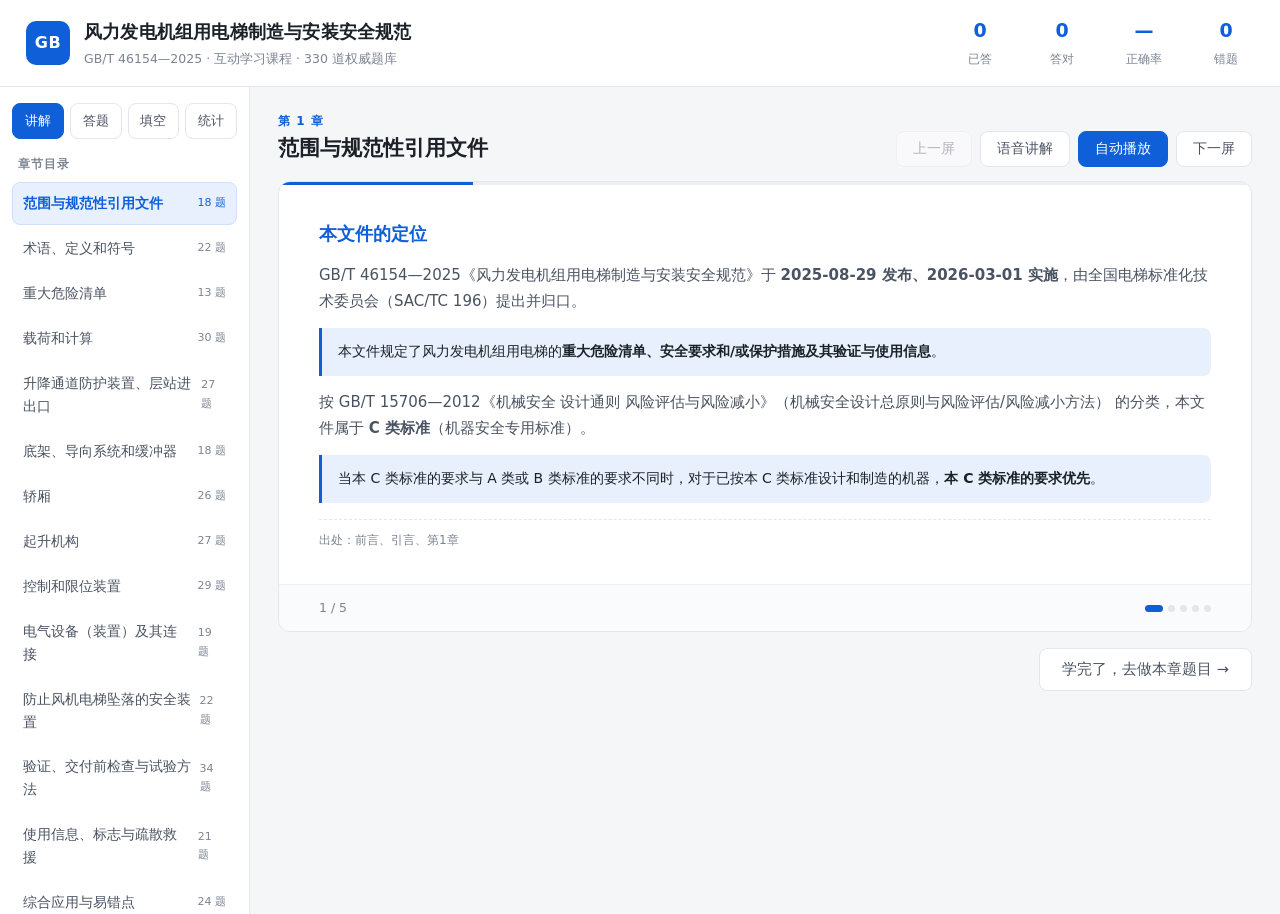
==== commit ffd1fafe: "新增填空题巩固模式：74 题填空题库 + 独立填空视图与判分 - data/fill.js：14 章 74 道填空题，全部基于标准原文（数字/术语/条款），出处可回溯 - 前端新增'填空'模式（vie" ====
--- a/GB-T46154-2025课程-单文件版.html
+++ b/GB-T46154-2025课程-单文件版.html
@@ -195,6 +195,25 @@
 .opt.locked{cursor:default}
 .opt-multi .letter{border-radius:6px}
 
+/* ---------- 填空题（巩固模式） ---------- */
+.fill-stats{
+  display:flex;align-items:center;justify-content:center;gap:14px;flex-wrap:wrap;
+  padding:9px 14px;margin-bottom:14px;border:1px dashed var(--line);border-radius:10px;
+  background:var(--accent-soft);color:var(--accent);font-size:13.5px;font-weight:600;
+}
+.fill-opts{display:block}
+.fill-row{display:flex;align-items:center;gap:10px;margin:9px 0}
+.fill-no{flex-shrink:0;font-size:13px;color:var(--ink-3);font-weight:600;min-width:52px}
+.fill-input{
+  flex:1;padding:11px 14px;font-size:16px;border:2px solid var(--line);border-radius:10px;
+  outline:none;transition:.15s;color:var(--ink);background:#fff;min-width:0;
+}
+.fill-input:focus{border-color:var(--accent);box-shadow:0 0 0 3px var(--accent-soft)}
+.fill-input.right{border-color:var(--ok);background:var(--ok-soft)}
+.fill-input.wrong{border-color:var(--bad);background:var(--bad-soft);color:var(--bad)}
+.fill-input.show-ans{font-weight:700}
+.fill-input:disabled{cursor:default;opacity:1}
+
 .feedback{margin-top:18px;border-radius:10px;overflow:hidden;border:1px solid var(--line)}
 .fb-head{padding:11px 18px;font-weight:700;font-size:15px}
 .fb-head.ok{background:var(--ok-soft);color:var(--ok)}
@@ -402,6 +421,7 @@
   <div class="mnav-row">
     <button class="mnav-btn active" data-view="lecture">讲解</button>
     <button class="mnav-btn" data-view="quiz">答题</button>
+    <button class="mnav-btn" data-view="fill">填空</button>
     <button class="mnav-btn" data-view="stats">统计</button>
   </div>
   <div class="mnav-row">
@@ -415,6 +435,7 @@
     <div class="modes" data-page-node-id="w2Y9AiSaQCDQcofcfK2WYH">
       <button class="mode-btn active" data-view="lecture" data-page-node-id="vT5eYsqDYYDouJ5YwDCKdF">讲解</button>
       <button class="mode-btn" data-view="quiz" data-page-node-id="hnIJFOmjjZzQ1Qm4WbHAPd">答题</button>
+      <button class="mode-btn" data-view="fill">填空</button>
       <button class="mode-btn" data-view="stats" data-page-node-id="UrGAMDkPQZjWsrbLzvoBL4">统计</button>
     </div>
     <div class="chap-title" data-page-node-id="GrRc2D6kDjhtg6lw3TodhF">章节目录</div>
@@ -513,6 +534,62 @@
       <div class="jump" data-page-node-id="Di6K1Y4mSwGZ94afKLr4Zm">
         <div class="jump-label" data-page-node-id="5FcrlAXTpIkNZJ9FEN2j2A">快速跳题</div>
         <div class="jump-grid" id="jumpGrid" data-page-node-id="OqZ9eV5bS1XH0CwLQkYVaJ"></div>
+      </div>
+    </section>
+
+    <!-- ============ 填空题视图（巩固模式） ============ -->
+    <section id="view-fill" class="view hidden">
+      <div class="quiz-bar">
+        <select id="ffChapter"><option value="all">全部章节</option></select>
+        <select id="ffScope">
+          <option value="all">全部题目</option>
+          <option value="undo">未作答</option>
+          <option value="wrong">我的错题</option>
+          <option value="right">已答对</option>
+        </select>
+        <label class="shuffle"><input type="checkbox" id="ffShuffle"> 随机打乱</label>
+        <span class="quiz-range" id="ffRange">—</span>
+      </div>
+      <div class="fill-stats" id="ffStats"></div>
+
+      <div class="qcard">
+        <div class="qmeta">
+          <span class="tag" id="fqChapter">章节</span>
+          <span class="tag type" id="fqType">填空题</span>
+          <span class="tag idx" id="fqIdx">1 / 1</span>
+          <span class="tag src" id="fqSourceTag">出处</span>
+        </div>
+        <h3 class="qtext" id="fqText"></h3>
+        <div class="options" id="fqOptions"></div>
+
+        <div class="feedback hidden" id="fqFeedback">
+          <div class="fb-head" id="ffbHead"></div>
+          <div class="fb-body">
+            <div class="fb-block">
+              <div class="fb-label">正确答案</div>
+              <div class="fb-answer" id="ffbAnswer"></div>
+            </div>
+            <div class="fb-block">
+              <div class="fb-label">为什么</div>
+              <div class="fb-explain" id="ffbExplain"></div>
+            </div>
+            <div class="fb-block">
+              <div class="fb-label">出处</div>
+              <div class="fb-source" id="ffbSource"></div>
+            </div>
+          </div>
+        </div>
+
+        <div class="qactions">
+          <button class="ctrl-btn" id="fqPrev">上一题</button>
+          <button class="ctrl-btn ghost" id="fqMark">标记错题</button>
+          <button class="ctrl-btn primary" id="fqNext">提交答案</button>
+        </div>
+      </div>
+
+      <div class="jump">
+        <div class="jump-label">快速跳题</div>
+        <div class="jump-grid" id="fjumpGrid"></div>
       </div>
     </section>
 
@@ -1114,6 +1191,121 @@
 
 </script>
 <script>
+/* GB/T 46154—2025 填空题库（知识巩固）
+ * 结构：{ ch: 章号, t: 'fill', q: 题干(____ 为空), a: [[空1可接受答案...],[空2...]], e: 解析, s: 出处 }
+ */
+window.FILL = {
+  id: 15,
+  title: '填空题（知识巩固）',
+  questions: [
+    /* ============ 第 1 章 范围与规范性引用文件 ============ */
+    { ch: 1, t: 'fill', q: 'GB/T 46154—2025 于 ____ 年 ____ 月 ____ 日发布，于 ____ 年 ____ 月 ____ 日实施。', a: [['2025'], ['8'], ['29'], ['2026'], ['3'], ['1']], e: '封面载明：2025-08-29 发布，2026-03-01 实施。发布与实施之间留有约半年过渡期，供制造单位完成设计转换与文件更新。', s: '封面' },
+    { ch: 1, t: 'fill', q: '根据 GB/T 15706—2012 的分类，本文件属于 ____ 类标准。', a: [['C']], e: '引言载明：根据 GB/T 15706—2012 的分类，本文件属于 C 类标准；当本 C 类标准要求与 A 类或 B 类标准不同时，本 C 类标准要求优先。', s: '引言' },
+    { ch: 1, t: 'fill', q: '本文件适用于沿与铅垂线倾斜角小于或等于 ____° 的路径运行的风力发电机组用电梯。', a: [['15']], e: '第 1 章范围规定：电梯沿与铅垂线倾斜角小于或等于 15° 的路径运行。', s: '1 范围' },
+    { ch: 1, t: 'fill', q: '本文件适用于运行速度不大于 ____ m/s 的风力发电机组用电梯。', a: [['0.7', '0.70', '0,7', '0,70']], e: '第 1 章范围规定：运行速度不大于 0.70 m/s；由齿轮齿条式起升机构支撑或爬升式起升机构悬挂。', s: '1 范围' },
+    { ch: 1, t: 'fill', q: '本文件适用的工作环境温度范围为 -25 ℃ ~ ____ ℃。', a: [['55']], e: '第 1 章范围规定：工作环境温度范围为 -25 ℃~55 ℃。', s: '1 范围' },
+    { ch: 1, t: 'fill', q: '本文件不适用于在发布日期 ____ 制造与安装的风力发电机组用电梯。', a: [['前', '之前']], e: '第 1 章范围末句：本文件不适用于在本文件发布日期前制造与安装的风力发电机组用电梯（时间效力条款）。', s: '1 范围' },
+
+    /* ============ 第 2 章 规范性引用文件 ============ */
+    { ch: 2, t: 'fill', q: '注日期的引用文件，仅该日期对应的 ____ 适用于本文件；不注日期的引用文件，其 ____ 版本适用于本文件。', a: [['版本'], ['最新']], e: '第 2 章：注日期的引用文件仅该日期对应的版本适用；不注日期的引用文件其最新版本（包括所有的修改单）适用。两者方向相反，是易错点。', s: '2 规范性引用文件' },
+    { ch: 2, t: 'fill', q: 'GB/T 23821—2022 的名称为《机械安全 ____ 触及危险区的安全距离》。', a: [['防止上下肢']], e: 'GB/T 23821—2022《机械安全 防止上下肢触及危险区的安全距离》，用于 5.3.2.1 安全距离 Sr、门缝与开孔等防护间距判定。', s: '2 规范性引用文件' },
+    { ch: 2, t: 'fill', q: 'GB/T 12265 的名称为《机械安全 防止人体部位 ____ 的最小间距》。', a: [['挤压', '被挤压']], e: 'GB/T 12265《机械安全 防止人体部位挤压的最小间距》，用于防挤压间距与运动部件防护。', s: '2 规范性引用文件' },
+    { ch: 2, t: 'fill', q: 'GB/T 7588.1—2020 是《电梯制造与安装安全规范 第 ____ 部分：乘客电梯和载货电梯》。', a: [['1', '一']], e: 'GB/T 7588.1—2020 是电梯领域基础安全标准，本文件引用其避险空间、门锁装置、电气安全装置等条款。', s: '2 规范性引用文件' },
+    { ch: 2, t: 'fill', q: '本文件由全国电梯标准化技术委员会（代号 ____）提出并归口。', a: [['SAC/TC196', 'TC196']], e: '前言载明：本文件由全国电梯标准化技术委员会（SAC/TC196）提出并归口。', s: '前言' },
+
+    /* ============ 第 3 章 术语、定义和符号 ============ */
+    { ch: 3, t: 'fill', q: '额定载重量的符号为 ____。', a: [['mH', 'Mh', 'MH']], e: '表1 符号：mH 为额定载重量，单位为 kg。', s: '3.2 符号' },
+    { ch: 3, t: 'fill', q: '计算额定载重量时，操作者的假定质量 mp 取 ____ kg。', a: [['80']], e: '5.2.1.3：操作者的假定质量 mp 取 80kg；装备质量 me 取 40kg。', s: '5.2.1.3' },
+    { ch: 3, t: 'fill', q: '计算额定载重量时，操作者的装备质量 me 取 ____ kg。', a: [['40']], e: '5.2.1.3：操作者的装备质量 me 取 40kg；假定质量 mp 取 80kg。', s: '5.2.1.3' },
+    { ch: 3, t: 'fill', q: '爬升式起升机构是依靠钢丝绳和驱动绳轮之间的 ____ 带动轿厢上下运行的机构，钢丝绳尾端无作用力。', a: [['摩擦力', '摩擦']], e: '3.1.21：爬升式起升机构依靠钢丝绳和驱动绳轮之间的摩擦力带动轿厢上下运行，钢丝绳尾端无作用力；区别于齿轮齿条式。', s: '3.1.21' },
+    { ch: 3, t: 'fill', q: '安全钢丝绳正常工作时不承受悬挂载荷，在 ____ 装置或超速安全装置动作时承受悬挂载荷。', a: [['防坠落']], e: '3.1.24：安全钢丝绳正常工作时不承受悬挂载荷，在防坠落装置或超速安全装置动作时承受悬挂载荷。', s: '3.1.24' },
+    { ch: 3, t: 'fill', q: '底坑是作为升降通道一部分，周边封闭且仅可由升降通道 ____ 进入的凹陷区域。', a: [['上方']], e: '3.1.27：底坑周边封闭且仅可由升降通道上方进入，与普通电梯底坑的进入方式不同。', s: '3.1.27' },
+
+    /* ============ 第 4 章 重大危险清单 ============ */
+    { ch: 4, t: 'fill', q: '本文件的重大危险清单通过 ____ 方法识别得出，见附录 A。', a: [['风险评价', '风险评估']], e: '第 4 章：重大危险、危险状态和事件通过风险评价方法识别得出，见附录A。', s: '4 重大危险清单' },
+    { ch: 4, t: 'fill', q: '对非重大危险，风机电梯应按照 GB/T 15706—2012 中的 ____ 进行设计。', a: [['原则']], e: '5.1 通则：对本文件未涉及的相关非重大危险，应按照 GB/T 15706—2012 中的原则进行设计。', s: '5.1' },
+
+    /* ============ 第 5.1-5.2 通则与载荷计算 ============ */
+    { ch: 5, t: 'fill', q: '单人风机电梯的额定载重量不小于 ____ kg。', a: [['120']], e: '5.2.1.3：单人电梯 mH = mp + me + mm，其额定载重量不小于 120kg。', s: '5.2.1.3' },
+    { ch: 5, t: 'fill', q: '2 人风机电梯的额定载重量不小于 ____ kg。', a: [['240']], e: '5.2.1.3：2 人电梯 mH = 2×mp + 2×me + mm，额定载重量不小于 240kg。', s: '5.2.1.3' },
+    { ch: 5, t: 'fill', q: '3 人及以上风机电梯的额定载重量不小于 ____ kg。', a: [['300']], e: '5.2.1.3：3 人及以上电梯额定载重量不小于 300kg。', s: '5.2.1.3' },
+    { ch: 5, t: 'fill', q: '若轿厢地板单位面积载荷小于 4.0 kN/m²，则轿厢地板计算应按单位面积载荷不小于 ____ kN/m² 进行。', a: [['4', '4.0']], e: '5.2.1.3 末段：地板计算按单位面积载荷不小于 4.0 kN/m² 进行。', s: '5.2.1.3' },
+    { ch: 5, t: 'fill', q: '工作钢丝绳的安全系数 Zp 应不小于 ____。', a: [['10']], e: '5.2.3.2：工作钢丝绳安全系数 Zp 应不小于 10。', s: '5.2.3.2' },
+    { ch: 5, t: 'fill', q: '工作状态风压值应不小于 ____ N/m²（工作状态风压不考虑高度）。', a: [['250']], e: '5.2.1.6：工作状态风压不考虑高度，风压值应不小于 p=250 N/m²。', s: '5.2.1.6' },
+
+    /* ============ 第 5.3 升降通道防护装置、层站进出口 ============ */
+    { ch: 5, t: 'fill', q: '未设置底坑时，应采用机械装置使轿厢下方空间的垂直距离不小于 ____ mm。', a: [['1800']], e: '5.3.2.3：当未设置底坑时，应采用机械装置（如移动式支架、超速安全装置的手动锁止装置等）使轿厢下方空间的垂直距离不小于 1800mm。', s: '5.3.2.3' },
+    { ch: 5, t: 'fill', q: '层门的净宽度应不小于 ____ mm。', a: [['500']], e: '5.3.3.1.4：层门的净宽度应不小于 500mm。', s: '5.3.3.1.4' },
+    { ch: 5, t: 'fill', q: '层站防护装置设置后，轿厢地坎与层门地坎之间的水平距离应不大于 ____ mm。', a: [['100']], e: '5.3.3.1.9：轿厢地坎与层门地坎之间水平距离不大于 100mm，且轿厢与进入层站侧的防护装置水平距离不大于 180mm。', s: '5.3.3.1.9' },
+    { ch: 5, t: 'fill', q: '全高度层站防护装置的高度应不小于 ____ mm，层门地坎至门框的净高度应不小于 2000mm。', a: [['2500']], e: '5.3.3.3.1：全高度层站防护装置高度不小于 2500mm，层门地坎至门框净高度不小于 2000mm。', s: '5.3.3.3.1' },
+    { ch: 5, t: 'fill', q: '门边缘或门扇间的距离，除其下部距离应不大于 ____ mm 外，应符合 GB/T 23821—2022 的规定。', a: [['10']], e: '5.3.3.3.6：门边缘或门扇间距离下部应不大于 10mm，其余按 GB/T 23821—2022 表4 安全距离。', s: '5.3.3.3.6' },
+
+    /* ============ 第 5.4 底架 ============ */
+    { ch: 5, t: 'fill', q: '当设置底架时，底架应能承受风机电梯和 ____ 结构作用在其上的所有载荷，并能将载荷传递到其支撑结构。', a: [['支撑']], e: '5.4：底架应能承受风机电梯和支撑结构作用在其上的所有载荷，并将载荷传递到支撑结构。', s: '5.4' },
+
+    /* ============ 第 5.5 导向系统和缓冲器 ============ */
+    { ch: 5, t: 'fill', q: '运行路径上任意 2 个连续导向段之间的倾斜角变化应小于 ____°。', a: [['5']], e: '5.5.1.4：运行路径上任意 2 个连续导向段之间倾斜角变化应小于 5°。', s: '5.5.1.4' },
+    { ch: 5, t: 'fill', q: '导轨连接处相邻 2 节导轨的对接角度应不大于 ____°。', a: [['0.7', '0,7', '0.70']], e: '5.5.2.2：导轨连接处应对齐且平滑过渡，相邻 2 节导轨对接角度不大于 0.7° 且对接间隙不大于 4mm。', s: '5.5.2.2' },
+    { ch: 5, t: 'fill', q: '导轨相邻 2 节之间的对接间隙应不大于 ____ mm。', a: [['4']], e: '5.5.2.2：相邻 2 节导轨对接角度不大于 0.7° 且对接间隙不大于 4mm。', s: '5.5.2.2' },
+
+    /* ============ 第 5.6 轿厢 ============ */
+    { ch: 5, t: 'fill', q: '除从轿顶伸入轿厢内的突出物外，轿厢内部净高度应不小于 ____ mm。', a: [['2000']], e: '5.6.1.2：轿厢内部净高度不小于 2000mm；从轿顶伸入的突出物距地板不小于 1800mm 且距轿壁不大于 100mm。', s: '5.6.1.2' },
+    { ch: 5, t: 'fill', q: '轿厢地板相对水平面的最大倾斜角度应不大于 ____°。', a: [['5']], e: '5.6.1.5：轿厢地板相对水平面的最大倾斜角度不大于 5°。', s: '5.6.1.5' },
+    { ch: 5, t: 'fill', q: '轿壁设置通风孔时，通风孔面积应至少为轿厢内地板面积的 ____%。', a: [['4']], e: '5.6.1.7：通风孔面积至少为轿厢内地板面积的 4%，宜在轿壁上部和下部平均分布。', s: '5.6.1.7' },
+    { ch: 5, t: 'fill', q: '轿厢与疏散装置之间用于疏散的跨步距离应不大于 ____ mm。', a: [['1100']], e: '5.6.1.10：跨步距离不大于 1100mm，为从轿门站立位置中心至疏散装置站立位置中心的最小无障碍直线距离。', s: '5.6.1.10' },
+    { ch: 5, t: 'fill', q: '轿顶用作工作平台时，护栏扶手应高于轿顶至少 ____ mm，踢脚板应高于轿顶至少 100mm。', a: [['1100']], e: '5.6.4.2.2：轿顶护栏由高于轿顶至少 1100mm 的扶手、位于护栏高度一半处的横杆，以及高于轿顶至少 100mm 的踢脚板组成。', s: '5.6.4.2.2' },
+    { ch: 5, t: 'fill', q: '轿厢水平方向的疏散门尺寸应不小于 500mm × ____ mm。', a: [['1500']], e: '5.6.5.12：轿厢水平方向的疏散门尺寸不小于 500mm×1500mm。', s: '5.6.5.12' },
+    { ch: 5, t: 'fill', q: '轿顶或轿厢地板上的活板门尺寸应不小于 ____ mm × 500mm。', a: [['400']], e: '5.6.6.3：轿顶或轿厢地板上的活板门尺寸不小于 400mm×500mm。', s: '5.6.6.3' },
+
+    /* ============ 第 5.7 起升机构 ============ */
+    { ch: 5, t: 'fill', q: '风机电梯应至少具有 ____ 个安装在轿厢上的起升机构。', a: [['1', '一']], e: '5.7.1.1：风机电梯应至少具有一个安装在轿厢上的起升机构。', s: '5.7.1.1' },
+    { ch: 5, t: 'fill', q: '正常运行条件下，空载轿厢上升或载有额定载重量的轿厢下降的运行速度应不大于其额定速度的 ____%。', a: [['115']], e: '5.7.1.5：空载上升或额定载重下降的运行速度不大于额定速度的 115%。', s: '5.7.1.5' },
+    { ch: 5, t: 'fill', q: '起升机构应至少能承载 ____% 的极限工作载荷。', a: [['125']], e: '5.7.1.7：起升机构应至少能承载 125% 的极限工作载荷；若能承载 250% 而不堵转，应设置额外安全装置。', s: '5.7.1.7' },
+    { ch: 5, t: 'fill', q: '额定载重量下，无动力下降速度应不小于额定速度的 20%，不大于额定速度的 ____% 且不大于 0.63 m/s。', a: [['166']], e: '5.7.2.2：无动力下降速度应不小于额定速度的 20%、不大于额定速度的 166% 且不大于 0.63m/s，且应低于超速安全装置触发速度。', s: '5.7.2.2' },
+    { ch: 5, t: 'fill', q: '动力起升机构的滑轮、卷筒和驱动绳轮直径与钢丝绳公称直径之比 H 应不小于 ____。', a: [['20']], e: '5.7.4.2：动力起升机构的 H 不小于 20；不承载滑轮或偏转角度小于 5° 时，H 可降至 10。', s: '5.7.4.2' },
+    { ch: 5, t: 'fill', q: '工作钢丝绳和安全钢丝绳的公称直径应不小于 ____ mm。', a: [['8']], e: '5.7.4.9.5：钢丝绳的公称直径应不小于 8mm。', s: '5.7.4.9.5' },
+    { ch: 5, t: 'fill', q: '齿轮齿条式双起升机构的速度应不大于 ____ m/s。', a: [['0.4', '0.40', '0,4', '0,40']], e: '5.7.5.3.1：齿轮齿条式双起升机构速度应不大于 0.40m/s，且两个起升机构均有完全独立的制动器。', s: '5.7.5.3.1' },
+
+    /* ============ 第 5.8 控制和限位装置 ============ */
+    { ch: 5, t: 'fill', q: '在超载情况下，轿厢内应有视觉信号或不小于 ____ dB(A) 频率计权声级的听觉信号通知操作者。', a: [['35']], e: '5.8.4.6：超载时轿厢内应有视觉信号或不小于 35dB(A) 的听觉信号通知操作者。', s: '5.8.4.6' },
+    { ch: 5, t: 'fill', q: '顶部或底部障碍物检测装置，在检测工作面任意位置作用不大于 ____ N 的力应能使风机电梯停止。', a: [['150']], e: '5.8.5.2 e)/f)：顶部或底部障碍物检测装置四周/工作面任意位置作用不大于 150N 的力能使风机电梯停止。', s: '5.8.5.2' },
+    { ch: 5, t: 'fill', q: '障碍物检测装置应能检测到直径 ____ mm 的球体障碍物。', a: [['150']], e: '5.8.5.2 i)：在检测工作面的任意位置能检测到直径 150mm 的球体障碍物。', s: '5.8.5.2' },
+    { ch: 5, t: 'fill', q: '急停装置应符合 GB/T 16754 的规定，并实现 ____ 类停机。', a: [['0']], e: '5.8.6：急停装置应设置在底层端站防护装置内、底坑内、轿顶上及所有可启动轿厢运行的控制装置处，并实现 0 类停机。', s: '5.8.6' },
+    { ch: 5, t: 'fill', q: '轿厢地板处于该层站 ±____ mm（开锁区域）范围内才能打开该层门。', a: [['150']], e: '5.8.7.1.1.1：轿厢地板处于层站 ±150mm（开锁区域）范围内才能打开该层门。', s: '5.8.7.1.1.1' },
+    { ch: 5, t: 'fill', q: '门锁装置中不耐灰尘和水的机械零部件防护等级应至少为 GB/T 4208 规定的 IP____。', a: [['44']], e: '5.8.7.1.3.5：门锁装置不耐灰尘和水的机械零部件防护等级至少为 IP44。', s: '5.8.7.1.3.5' },
+
+    /* ============ 第 5.9 电气设备 ============ */
+    { ch: 5, t: 'fill', q: '控制柜、开关和制动器电气元件应不低于 GB/T 4208 中规定的 IP____。', a: [['53']], e: '5.9.3：控制柜、开关和制动器电气元件防护等级不低于 IP53；电动机不低于 IP44。', s: '5.9.3' },
+    { ch: 5, t: 'fill', q: '电动机应不低于 GB/T 4208 中规定的 IP____。', a: [['44']], e: '5.9.3：控制柜、开关和制动器电气元件不低于 IP53；电动机不低于 IP44。', s: '5.9.3' },
+    { ch: 5, t: 'fill', q: '控制交流电动机的主接触器的使用类别应不低于 GB/T 14048.4 规定的 ____。', a: [['AC-3', 'AC3', 'AC 3']], e: '5.9.5.1：控制交流电动机的主接触器使用类别不低于 GB/T 14048.4 规定的 AC-3；控制直流主接触器不低于 DC-3。', s: '5.9.5.1' },
+    { ch: 5, t: 'fill', q: '正常模式下，在控制装置处测量得出的照度应不小于 ____ lx。', a: [['50']], e: '5.9.8.1：正常模式控制装置处照度不低于 50lx 的电气照明装置；救援标志处应急电源确保不小于 10lx。', s: '5.9.8.1' },
+    { ch: 5, t: 'fill', q: '救援和疏散装置的标志处，应急电源容量应能确保提供不小于 ____ lx 的照度。', a: [['10']], e: '5.9.8.2：在救援和疏散装置的标志处，应设置自动充电的应急电源，其容量能确保提供不小于 10lx 的照度。', s: '5.9.8.2' },
+
+    /* ============ 第 5.10 防止风机电梯坠落 ============ */
+    { ch: 5, t: 'fill', q: '超速安全装置的触发速度应不大于风机电梯额定速度加上 ____ m/s。', a: [['0.4', '0.40', '0,4', '0,40']], e: '5.10.1.2/5.10.3.13：超速安全装置触发速度不大于额定速度加 0.40m/s，在下降超速时自动触发。', s: '5.10.1.2' },
+    { ch: 5, t: 'fill', q: '设置在轿厢上的超速安全装置，其冲击载荷系数 Sd 应不大于 ____。', a: [['3']], e: '5.10.1.8：设置在轿厢上的超速安全装置冲击载荷系数 Sd 不大于 3。', s: '5.10.1.8' },
+    { ch: 5, t: 'fill', q: '齿轮齿条式风机电梯超速安全装置制动时，平均减速度应为 0.05 gn ~ ____ gn。', a: [['1', '1.0']], e: '5.10.3.3：平均减速度应为 0.05gn~1.0gn，且减速度峰值大于 2.5gn 的时间不大于 0.04s。', s: '5.10.3.3' },
+    { ch: 5, t: 'fill', q: '超速安全装置制动时，减速度峰值大于 2.5 gn 的时间应不大于 ____ s。', a: [['0.04', '0,04']], e: '5.10.3.3：平均减速度 0.05gn~1.0gn，减速度峰值大于 2.5gn 的时间不大于 0.04s。', s: '5.10.3.3' },
+    { ch: 5, t: 'fill', q: '防坠落装置应采取机械方式检测工作钢丝绳的失效，并应作用于 ____ 钢丝绳。', a: [['安全']], e: '5.10.2.7/5.10.2.8：防坠落装置以机械方式检测工作钢丝绳失效，作用于安全钢丝绳；爬升式防坠落装置应能测试和复位。', s: '5.10.2.7' },
+    { ch: 5, t: 'fill', q: '超速安全装置应能在任何时候都起作用，包括风机电梯在 ____ 和拆除时。', a: [['安装']], e: '5.10.1.5：超速安全装置任何时候都起作用，包括安装和拆除时。', s: '5.10.1.5' },
+
+    /* ============ 第 6 章 验证 ============ */
+    { ch: 6, t: 'fill', q: '验证时，测量速度的平均值与制造单位规定的额定速度的偏差应不大于 ____%。', a: [['10']], e: '附录B：测量速度平均值与额定速度偏差不大于 10%，且不大于第 1 章规定的限值。', s: '附录B' },
+    { ch: 6, t: 'fill', q: '制动试验中，风机电梯的滑移应不大于 ____ mm，且各部件不应失效或出现大于 1mm 的永久变形。', a: [['5']], e: '附录B：风机电梯滑移不大于 5mm，轿厢及轿厢外任何部件均不应失效或出现大于 1mm 的永久变形。', s: '附录B' },
+    { ch: 6, t: 'fill', q: '疲劳循环试验中，每次循环包括向上运行至少 ____ mm 和向下运行至少 ____ mm。', a: [['3000'], ['3000']], e: '附录B：每次循环包括向上运行至少 3000mm 和向下运行至少 3000mm；运行 30 次循环后制动并停止运行。', s: '附录B' },
+    { ch: 6, t: 'fill', q: '上升方向测量电流的平均值与制造单位规定的额定电流偏差应不大于 ____%。', a: [['5']], e: '附录B：上升方向电流平均值与额定电流偏差不大于 5%。', s: '附录B' },
+    { ch: 6, t: 'fill', q: '超速安全装置试验装置的悬挂点沿垂直轴的自然振动频率应不小于 ____ Hz。', a: [['100']], e: '附录E：试验装置在悬挂点沿垂直轴的自然振动频率不小于 100Hz，且 300% 防坠落装置极限工作载荷对悬挂点产生的变形不大于 1mm。', s: '附录E' },
+
+    /* ============ 第 7 章 使用信息 ============ */
+    { ch: 7, t: 'fill', q: '额定载重量和最大可载人数标牌中，文字字符高度应不小于 ____ mm。', a: [['25']], e: '7.7.2.2：文字不小于 25mm；大写字母和数字不小于 10mm；小写字母不小于 7mm。', s: '7.7.2.2' },
+    { ch: 7, t: 'fill', q: '额定载重量和最大可载人数标牌中，大写字母和数字的字符高度应不小于 ____ mm。', a: [['10']], e: '7.7.2.2：文字不小于 25mm；大写字母和数字不小于 10mm；小写字母不小于 7mm。', s: '7.7.2.2' },
+    { ch: 7, t: 'fill', q: '额定载重量和最大可载人数标牌中，小写字母的字符高度应不小于 ____ mm。', a: [['7']], e: '7.7.2.2：文字不小于 25mm；大写字母和数字不小于 10mm；小写字母不小于 7mm。', s: '7.7.2.2' },
+    { ch: 7, t: 'fill', q: '底层端站应标明禁止使用风机电梯的环境（如最大 ____、温度）。', a: [['风速']], e: '7.7.3：底层端站应标明禁止使用风机电梯的环境（如最大风速、温度）及轿厢下方挤压危险的警示标志。', s: '7.7.3' }
+  ]
+};
+
+</script>
+<script>
 /* GB/T 46154—2025 互动学习课程 · 逻辑层 */
 (function () {
   'use strict';
@@ -1551,7 +1743,7 @@
   /* ============ 视图切换 ============ */
   function switchView(v) {
     view = v;
-    ['lecture', 'quiz', 'stats'].forEach(function (n) {
+    ['lecture', 'quiz', 'fill', 'stats'].forEach(function (n) {
       $('view-' + n).classList.toggle('hidden', n !== v);
     });
     document.querySelectorAll('.mode-btn, .mnav-btn[data-view]').forEach(function (b) {
@@ -1560,6 +1752,7 @@
     if (v !== 'lecture') stopPlay();
     if (v === 'lecture') renderSlide();
     if (v === 'stats') renderStats();
+    if (v === 'fill' && !fpool.length) fApplyFilter();
     if (v === 'quiz' && !pool.length) {
       $('fChapter').value = String(CHAPTERS[curChap].id);
       applyFilter(false);
@@ -1709,6 +1902,185 @@
     });
   }
 
+  /* ============ 填空题（巩固模式） ============ */
+  var FILL = window.FILL || null;
+  var FPOOL = [];
+  if (FILL && FILL.questions) {
+    FILL.questions.forEach(function (q, i) { FPOOL.push({ ch: FILL, q: q, gid: 'F' + i }); });
+  }
+  var FKEY = 'gbt46154_fill_v1';
+  var STF = { ans: {}, mark: {} };
+  try { var rf = localStorage.getItem(FKEY); if (rf) STF = JSON.parse(rf); } catch (e) {}
+  if (!STF.ans) STF.ans = {};
+  if (!STF.mark) STF.mark = {};
+  function fsave() { try { localStorage.setItem(FKEY, JSON.stringify(STF)); } catch (e) {} }
+
+  var fpool = [];
+  var fq = 0;
+  var fanswered = false;
+
+  function normIn(s) {
+    return ('' + s).trim()
+      .replace(/[\uFF01-\uFF5E]/g, function (c) { return String.fromCharCode(c.charCodeAt(0) - 0xFEE0); })
+      .replace(/\u3000/g, ' ')
+      .toUpperCase();
+  }
+  function fMatch(acc, val) {
+    return acc.some(function (a) { return normIn(a) === normIn(val); });
+  }
+  function fStats() {
+    var done = 0, right = 0;
+    for (var k in STF.ans) { if (STF.ans.hasOwnProperty(k)) { done++; if (STF.ans[k].ok) right++; } }
+    return { done: done, right: right, rate: done ? Math.round(right / done * 100) : null };
+  }
+  function fRenderStats() {
+    var st = fStats();
+    $('ffStats').textContent = '填空题库共 ' + FPOOL.length + ' 题 · 已答 ' + st.done +
+      ' · 答对 ' + st.right + (st.rate !== null ? ' · 正确率 ' + st.rate + '%' : '');
+  }
+  function fApplyFilter() {
+    var ch = $('ffChapter').value;
+    var sc = $('ffScope').value;
+    fpool = FPOOL.filter(function (it) {
+      if (ch !== 'all' && it.q.ch !== parseInt(ch, 10)) return false;
+      var rec = STF.ans[it.gid];
+      if (sc === 'undo') return !rec;
+      if (sc === 'wrong') return rec && !rec.ok;
+      if (sc === 'right') return rec && rec.ok;
+      return true;
+    });
+    if ($('ffShuffle').checked) fpool.sort(function () { return Math.random() - 0.5; });
+    fq = 0;
+    if (!fpool.length) { fRenderEmpty(); return; }
+    fRenderQ();
+  }
+  function fRenderEmpty() {
+    $('fqChapter').textContent = '无匹配题目';
+    $('fqType').textContent = '—';
+    $('fqIdx').textContent = '0 / 0';
+    $('fqSourceTag').textContent = '—';
+    $('fqText').textContent = '当前筛选条件下没有填空题，请调整章节或范围。';
+    $('fqOptions').innerHTML = '';
+    $('fqFeedback').classList.add('hidden');
+    $('ffRange').textContent = '0 题';
+    $('fjumpGrid').innerHTML = '';
+    $('fqNext').textContent = '下一题 →';
+    fRenderStats();
+  }
+  function fRenderQ() {
+    var it = fpool[fq];
+    var q = it.q;
+    fanswered = false;
+    var rec = STF.ans[it.gid];
+
+    $('fqChapter').textContent = '第' + q.ch + '章';
+    $('fqType').textContent = '填空题';
+    $('fqIdx').textContent = (fq + 1) + ' / ' + fpool.length;
+    $('fqSourceTag').textContent = '出处见解析';
+    $('fqText').textContent = q.q;
+    $('ffRange').textContent = '共 ' + fpool.length + ' 题';
+
+    var wrap = $('fqOptions');
+    wrap.innerHTML = '';
+    wrap.className = 'options fill-opts';
+    q.a.forEach(function (_, i) {
+      var d = document.createElement('div');
+      d.className = 'fill-row';
+      d.innerHTML = '<span class="fill-no">第 ' + (i + 1) + ' 空</span>' +
+        '<input class="fill-input" type="text" autocomplete="off" placeholder="在此输入答案">';
+      wrap.appendChild(d);
+    });
+
+    $('fqFeedback').classList.add('hidden');
+    $('fqMark').style.display = 'none';
+
+    if (rec) {
+      fanswered = true;
+      fShowResult(rec.ok, rec.pick);
+    } else {
+      $('fqNext').textContent = '提交答案';
+    }
+    fRenderJump();
+    fRenderStats();
+  }
+  function fSubmit() {
+    var it = fpool[fq];
+    var q = it.q;
+    var inputs = document.querySelectorAll('#fqOptions .fill-input');
+    var vals = [];
+    for (var i = 0; i < inputs.length; i++) vals.push(inputs[i].value.trim());
+    var empty = vals.filter(function (v) { return v === ''; }).length;
+    if (empty) {
+      alert('还有 ' + empty + ' 个空未填写，请填完再提交。');
+      return;
+    }
+    var ok = q.a.length === vals.length && q.a.every(function (acc, i) { return fMatch(acc, vals[i]); });
+    STF.ans[it.gid] = { ok: ok, pick: vals };
+    fsave();
+    fanswered = true;
+    fShowResult(ok, vals);
+    fRenderJump();
+    fRenderStats();
+  }
+  function fShowResult(ok, pick) {
+    var it = fpool[fq];
+    var q = it.q;
+    var fb = $('fqFeedback');
+    fb.classList.remove('hidden');
+    var head = $('ffbHead');
+    head.className = 'fb-head ' + (ok ? 'ok' : 'bad');
+    head.textContent = ok ? '✓ 回答正确' : '✗ 回答错误';
+    $('ffbAnswer').textContent = q.a.map(function (acc, i) {
+      return '第' + (i + 1) + '空：' + acc.join(' 或 ');
+    }).join('　|　');
+    $('ffbExplain').textContent = q.e;
+    $('ffbSource').textContent = q.s;
+    var inputs = document.querySelectorAll('#fqOptions .fill-input');
+    for (var i = 0; i < inputs.length; i++) {
+      inputs[i].disabled = true;
+      var okk = fMatch(q.a[i], pick[i]);
+      inputs[i].classList.add(okk ? 'right' : 'wrong');
+      if (!okk) { inputs[i].value = q.a[i][0]; inputs[i].classList.add('show-ans'); }
+    }
+    $('fqMark').style.display = 'inline-block';
+    $('fqMark').textContent = STF.mark[it.gid] ? '已标记 ★' : '标记错题';
+    $('fqNext').textContent = '下一题 →';
+  }
+  function fRenderJump() {
+    var g = $('fjumpGrid'); g.innerHTML = '';
+    fpool.forEach(function (it, i) {
+      var rec = STF.ans[it.gid];
+      var b = document.createElement('button');
+      b.className = 'jump-btn' + (i === fq ? ' cur' : '') + (rec ? (rec.ok ? ' right' : ' wrong') : '');
+      b.textContent = i + 1;
+      b.onclick = function () { fq = i; fRenderQ(); window.scrollTo(0, 0); };
+      g.appendChild(b);
+    });
+  }
+  if ($('ffChapter')) {
+    var fsel = $('ffChapter');
+    CHAPTERS.forEach(function (c) {
+      var o = document.createElement('option');
+      o.value = c.id; o.textContent = '第' + c.id + '章';
+      fsel.appendChild(o);
+    });
+    $('fqPrev').onclick = function () { if (fq > 0) { fq--; fRenderQ(); window.scrollTo(0, 0); } };
+    $('fqNext').onclick = function () {
+      if (!fanswered) { fSubmit(); return; }
+      if (fq < fpool.length - 1) { fq++; fRenderQ(); window.scrollTo(0, 0); }
+    };
+    $('fqMark').onclick = function () {
+      var it = fpool[fq];
+      if (STF.mark[it.gid]) delete STF.mark[it.gid]; else STF.mark[it.gid] = 1;
+      fsave();
+      $('fqMark').textContent = STF.mark[it.gid] ? '已标记 ★' : '标记错题';
+    };
+    $('ffChapter').onchange = fApplyFilter;
+    $('ffScope').onchange = fApplyFilter;
+    $('ffShuffle').onchange = fApplyFilter;
+    fApplyFilter();
+  }
+
   /* ============ 初始化 ============ */
   var sel = $('fChapter');
   CHAPTERS.forEach(function (c) {
@@ -1723,13 +2095,15 @@
   $('totalCount').textContent = ALL.length;
 
   document.addEventListener('keydown', function (e) {
-    if (view !== 'quiz') return;
-    if (e.key >= '1' && e.key <= '6') {
-      var i = parseInt(e.key, 10) - 1;
-      var nodes = $('qOptions').children;
-      if (nodes[i] && !answered) nodes[i].click();
+    if (view === 'quiz') {
+      if (e.key >= '1' && e.key <= '6') {
+        var i = parseInt(e.key, 10) - 1;
+        var nodes = $('qOptions').children;
+        if (nodes[i] && !answered) nodes[i].click();
+      }
+      if (e.key === 'Enter') $('qNext').click();
     }
-    if (e.key === 'Enter') $('qNext').click();
+    if (view === 'fill' && e.key === 'Enter') $('fqNext').click();
   });
 })();
 
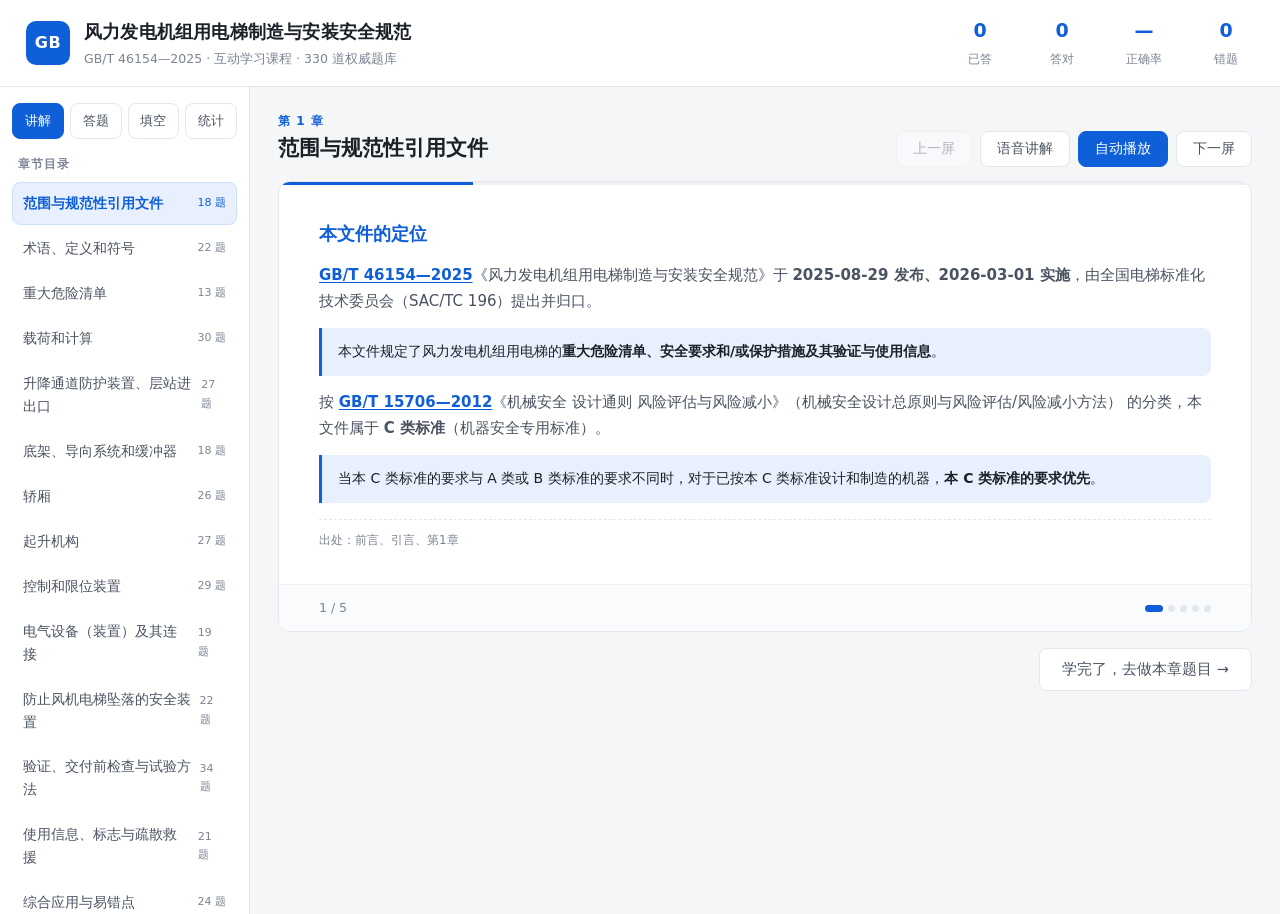
==== commit a37b2e24: "引用规范可点击跳转：规范号链接到国家标准全文公开系统 - app.js 新增规范号链接化：讲解/速查表（linkStdNodes DOM 遍历）+ 选择/填空解析（linkStandards） - 4" ====
--- a/GB-T46154-2025课程-单文件版.html
+++ b/GB-T46154-2025课程-单文件版.html
@@ -213,6 +213,11 @@
 .fill-input.wrong{border-color:var(--bad);background:var(--bad-soft);color:var(--bad)}
 .fill-input.show-ans{font-weight:700}
 .fill-input:disabled{cursor:default;opacity:1}
+
+/* 引用规范链接（跳转国家标准全文公开系统） */
+.std-link{color:var(--accent);text-decoration:underline;text-underline-offset:2px;cursor:pointer;font-weight:600}
+.std-link:hover{color:#1a5fb4;text-decoration:underline}
+.std-link:visited{color:#5b6b8c}
 
 .feedback{margin-top:18px;border-radius:10px;overflow:hidden;border:1px solid var(--line)}
 .fb-head{padding:11px 18px;font-weight:700;font-size:15px}
@@ -1354,6 +1359,55 @@
   var answered = false;      // 当前题是否已提交
   var chosen = [];
 
+  /* ---------- 引用规范链接化（跳转国家标准全文公开系统） ---------- */
+  var STD_RE = /((?:GB(?:\/T|\/Z)?|JB(?:\/T)?|TSG|AQ|GA|YD(?:\/T)?|DL(?:\/T)?|JGJ|QB(?:\/T)?|HG(?:\/T)?|WS(?:\/T)?|SN(?:\/T)?)\s?-?\s?\d{3,5}(?:\.\d+)*)(?:—\d{4})?(?![0-9])/g;
+  function stdUrl(code) {
+    var q = code.replace(/—/g, '-').trim();
+    return 'https://openstd.samr.gov.cn/bzgk/gb/std_list?p.p1=0&p.p2=' + encodeURIComponent(q);
+  }
+  function escHtml(s) {
+    return s.replace(/&/g, '&amp;').replace(/</g, '&lt;').replace(/>/g, '&gt;');
+  }
+  /* 纯文本 → 带链接的 HTML（用于解析文本） */
+  function linkStandards(txt) {
+    return escHtml(txt).replace(STD_RE, function (m) {
+      return '<a class="std-link" href="' + stdUrl(m) + '" target="_blank" rel="noopener noreferrer">' + m + '</a>';
+    });
+  }
+  /* 已渲染的 HTML 节点 → 遍历文本节点加链接（用于讲解/速查表） */
+  function linkStdNodes(root) {
+    if (!root || !root.querySelectorAll) return;
+    var w = document.createTreeWalker(root, NodeFilter.SHOW_TEXT, {
+      acceptNode: function (node) {
+        var p = node.parentNode;
+        if (p && p.closest && p.closest('a,button,script,style')) return NodeFilter.FILTER_REJECT;
+        return NodeFilter.FILTER_ACCEPT;
+      }
+    });
+    var list = [];
+    while (w.nextNode()) list.push(w.currentNode);
+    list.forEach(function (n) {
+      var txt = n.nodeValue;
+      if (!STD_RE.test(txt)) return;
+      STD_RE.lastIndex = 0;
+      var frag = document.createDocumentFragment(), last = 0, m;
+      while ((m = STD_RE.exec(txt))) {
+        if (m.index > last) frag.appendChild(document.createTextNode(txt.slice(last, m.index)));
+        var a = document.createElement('a');
+        a.className = 'std-link';
+        a.href = stdUrl(m[0]);
+        a.target = '_blank';
+        a.rel = 'noopener noreferrer';
+        a.textContent = m[0];
+        frag.appendChild(a);
+        last = m.index + m[0].length;
+      }
+      if (last < txt.length) frag.appendChild(document.createTextNode(txt.slice(last)));
+      n.parentNode.replaceChild(frag, n);
+    });
+    STD_RE.lastIndex = 0;
+  }
+
   /* ============ 章节导航 ============ */
   function buildNav() {
     var nav = $('chapNav');
@@ -1384,6 +1438,7 @@
     var html = '<h3>' + sl.h + '</h3>' + sl.body;
     if (sl.src) html += '<div class="src">出处：' + sl.src + '</div>';
     $('lecSlide').innerHTML = html;
+    linkStdNodes($('lecSlide'));
     $('lecIdx').textContent = (slideIdx + 1) + ' / ' + c.slides.length;
     $('lecBar').style.width = ((slideIdx + 1) / c.slides.length * 100) + '%';
     var dots = $('lecDots'); dots.innerHTML = '';
@@ -1635,7 +1690,7 @@
     head.className = 'fb-head ' + (ok ? 'ok' : 'bad');
     head.textContent = ok ? '✓ 回答正确' : '✗ 回答错误';
     $('fbAnswer').textContent = q.a.map(function (x) { return LETTERS[x] + '. ' + optsOf(q)[x]; }).join('　|　');
-    $('fbExplain').textContent = q.e;
+    $('fbExplain').innerHTML = linkStandards(q.e);
     $('fbSource').textContent = q.s;
     $('qMark').style.display = 'inline-block';
     $('qMark').textContent = ST.mark[it.gid] ? '已标记 ★' : '标记错题';
@@ -2033,7 +2088,7 @@
     $('ffbAnswer').textContent = q.a.map(function (acc, i) {
       return '第' + (i + 1) + '空：' + acc.join(' 或 ');
     }).join('　|　');
-    $('ffbExplain').textContent = q.e;
+    $('ffbExplain').innerHTML = linkStandards(q.e);
     $('ffbSource').textContent = q.s;
     var inputs = document.querySelectorAll('#fqOptions .fill-input');
     for (var i = 0; i < inputs.length; i++) {
